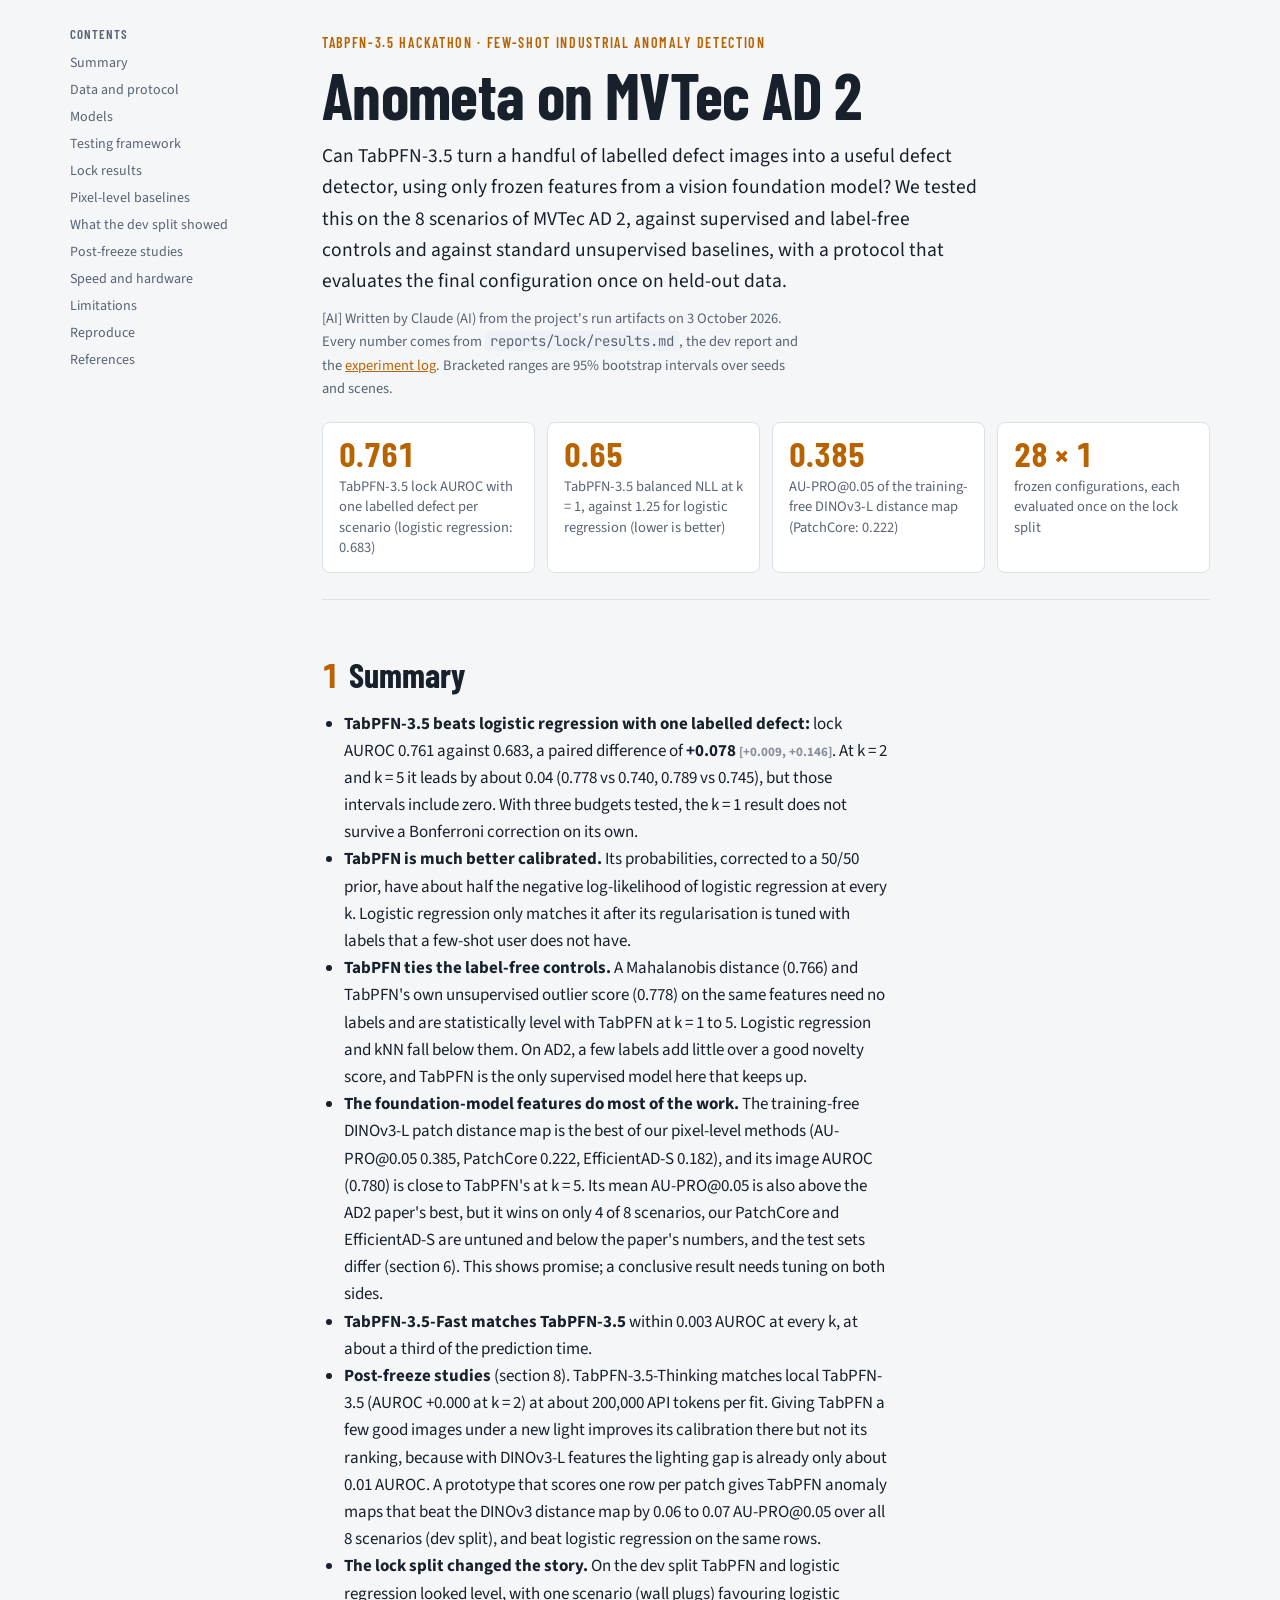
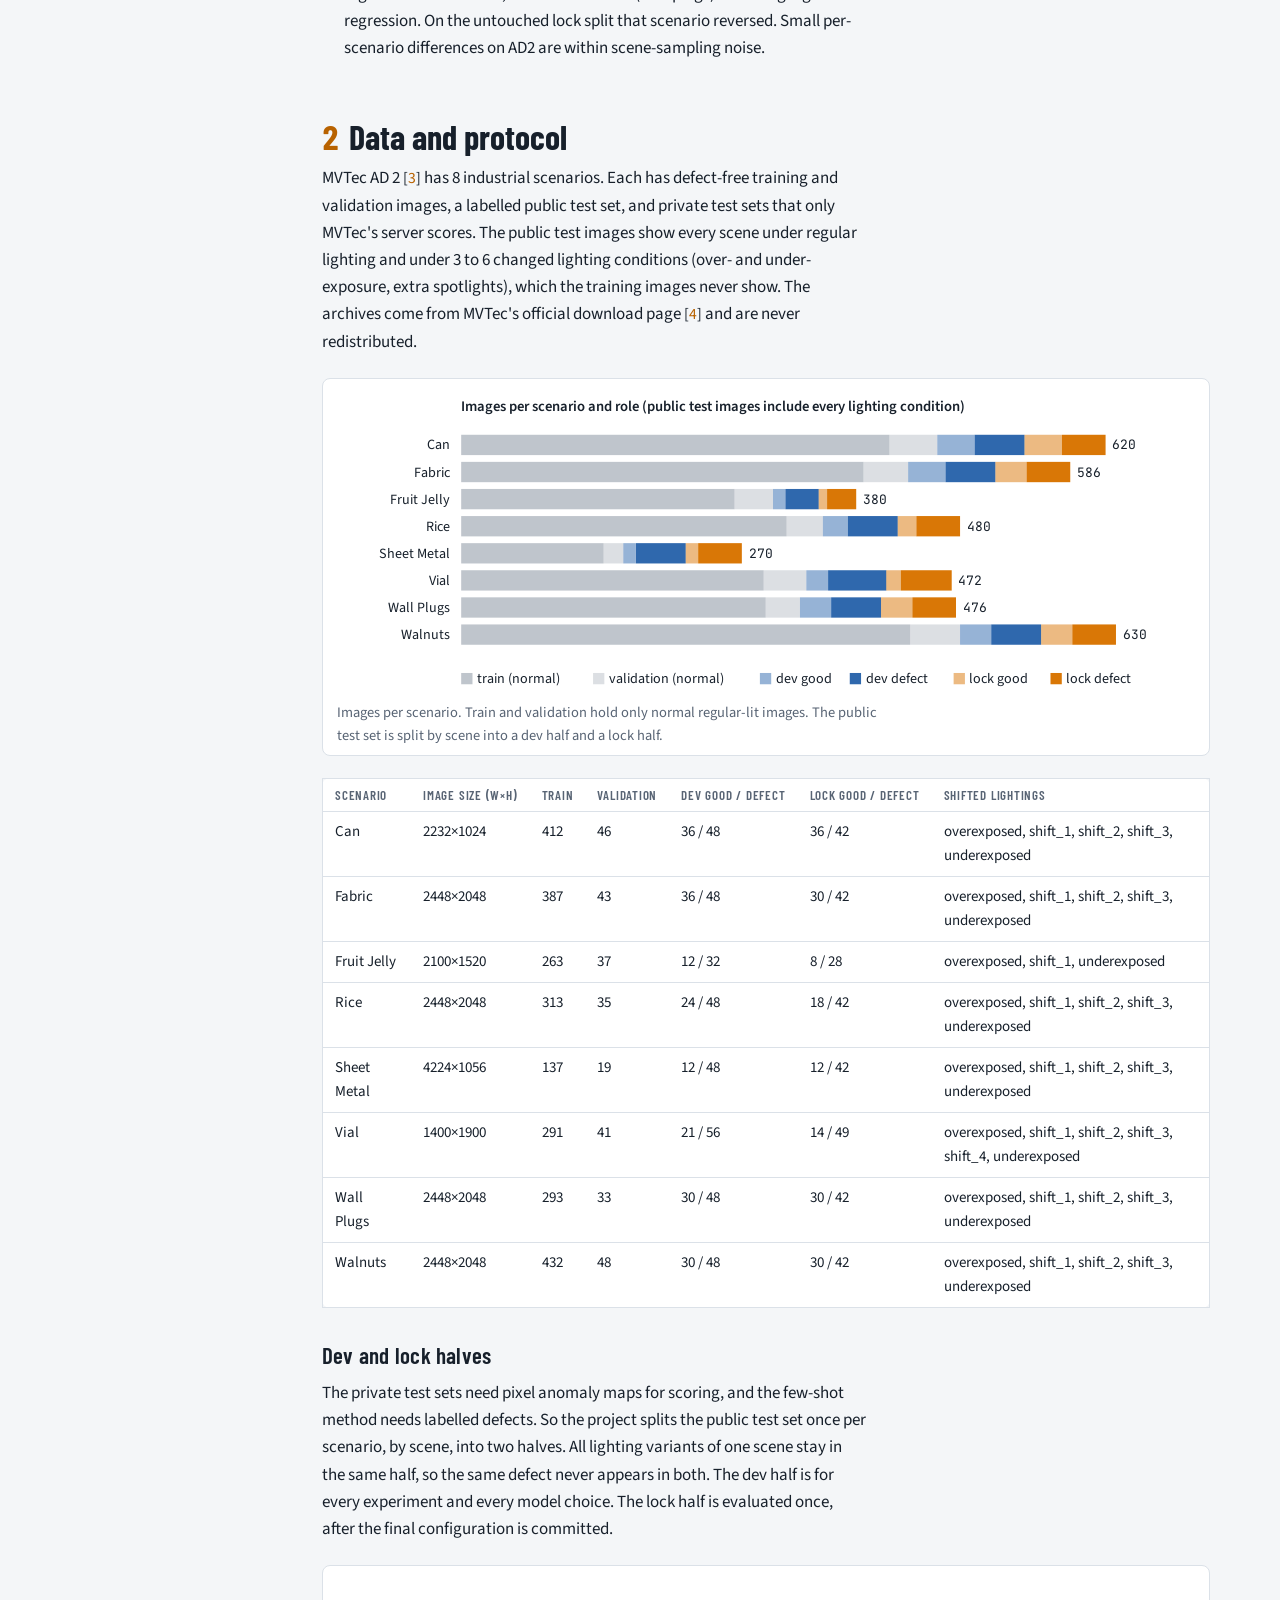
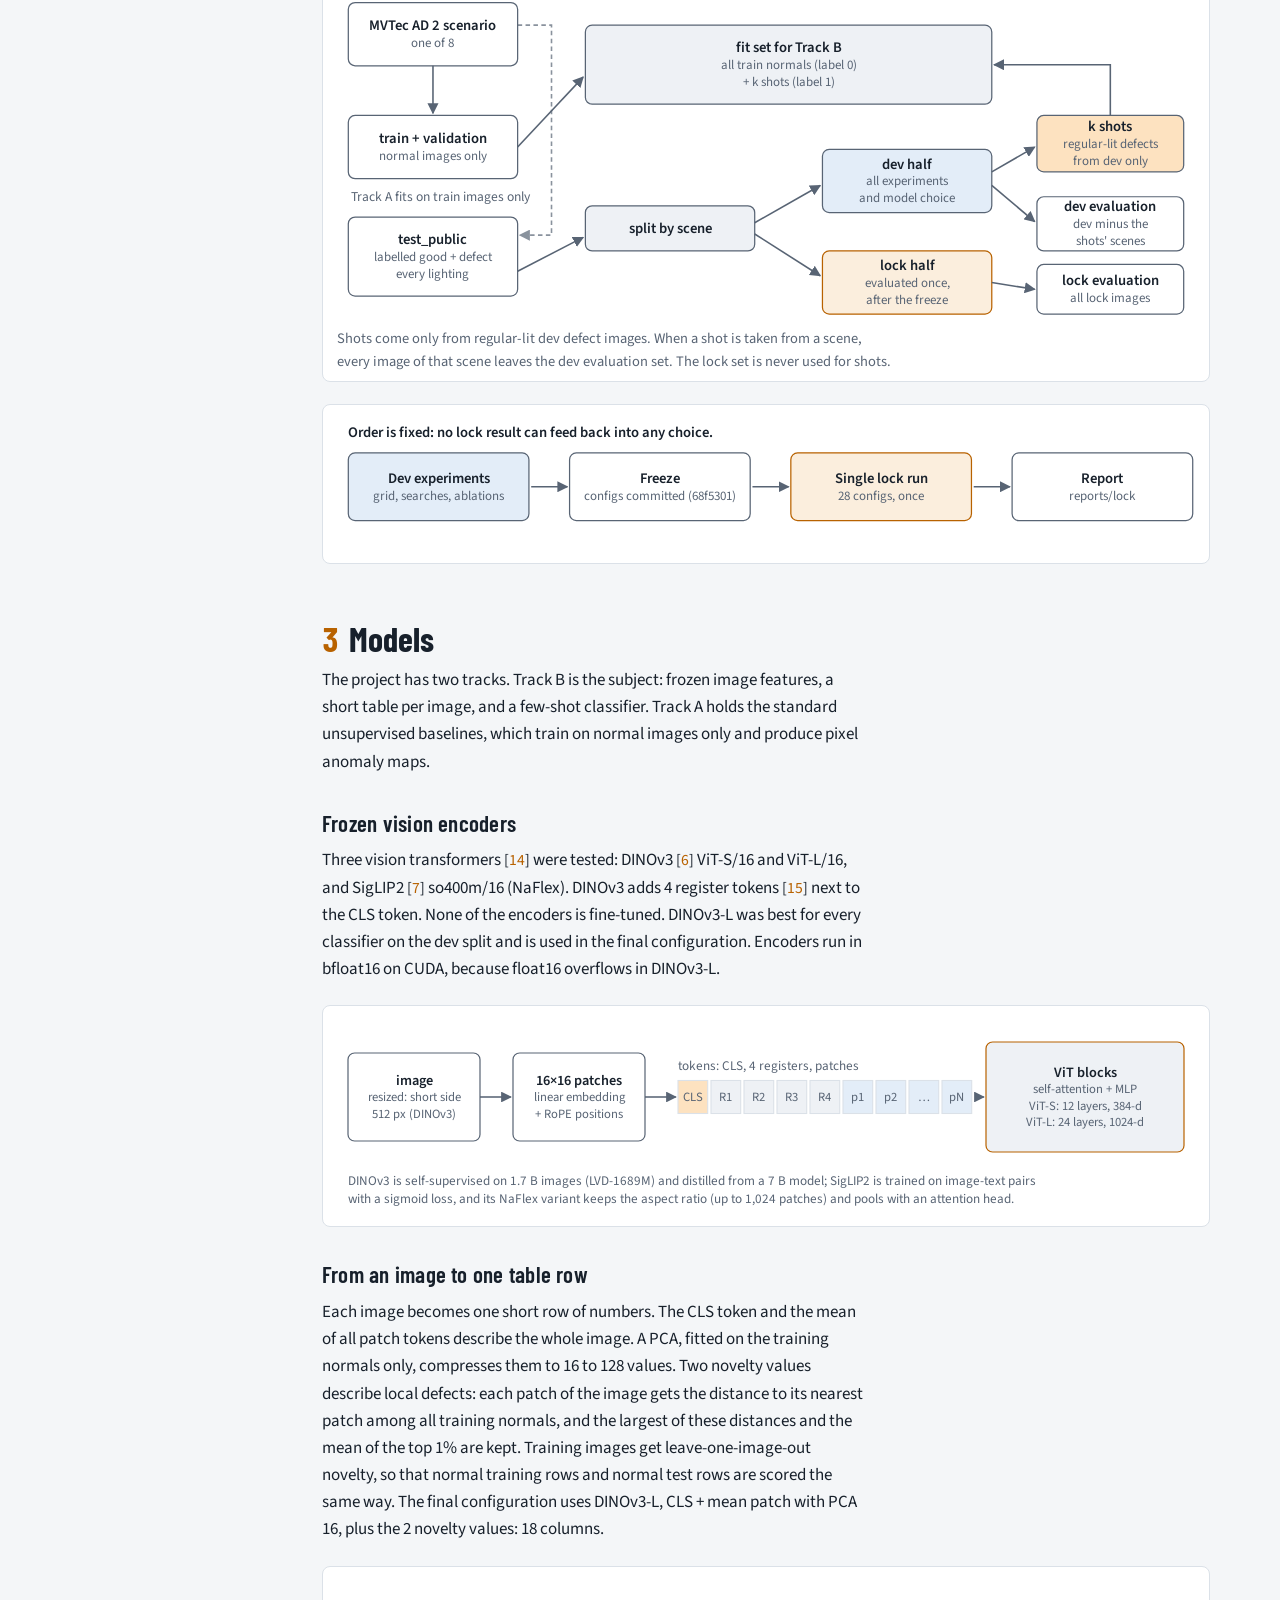
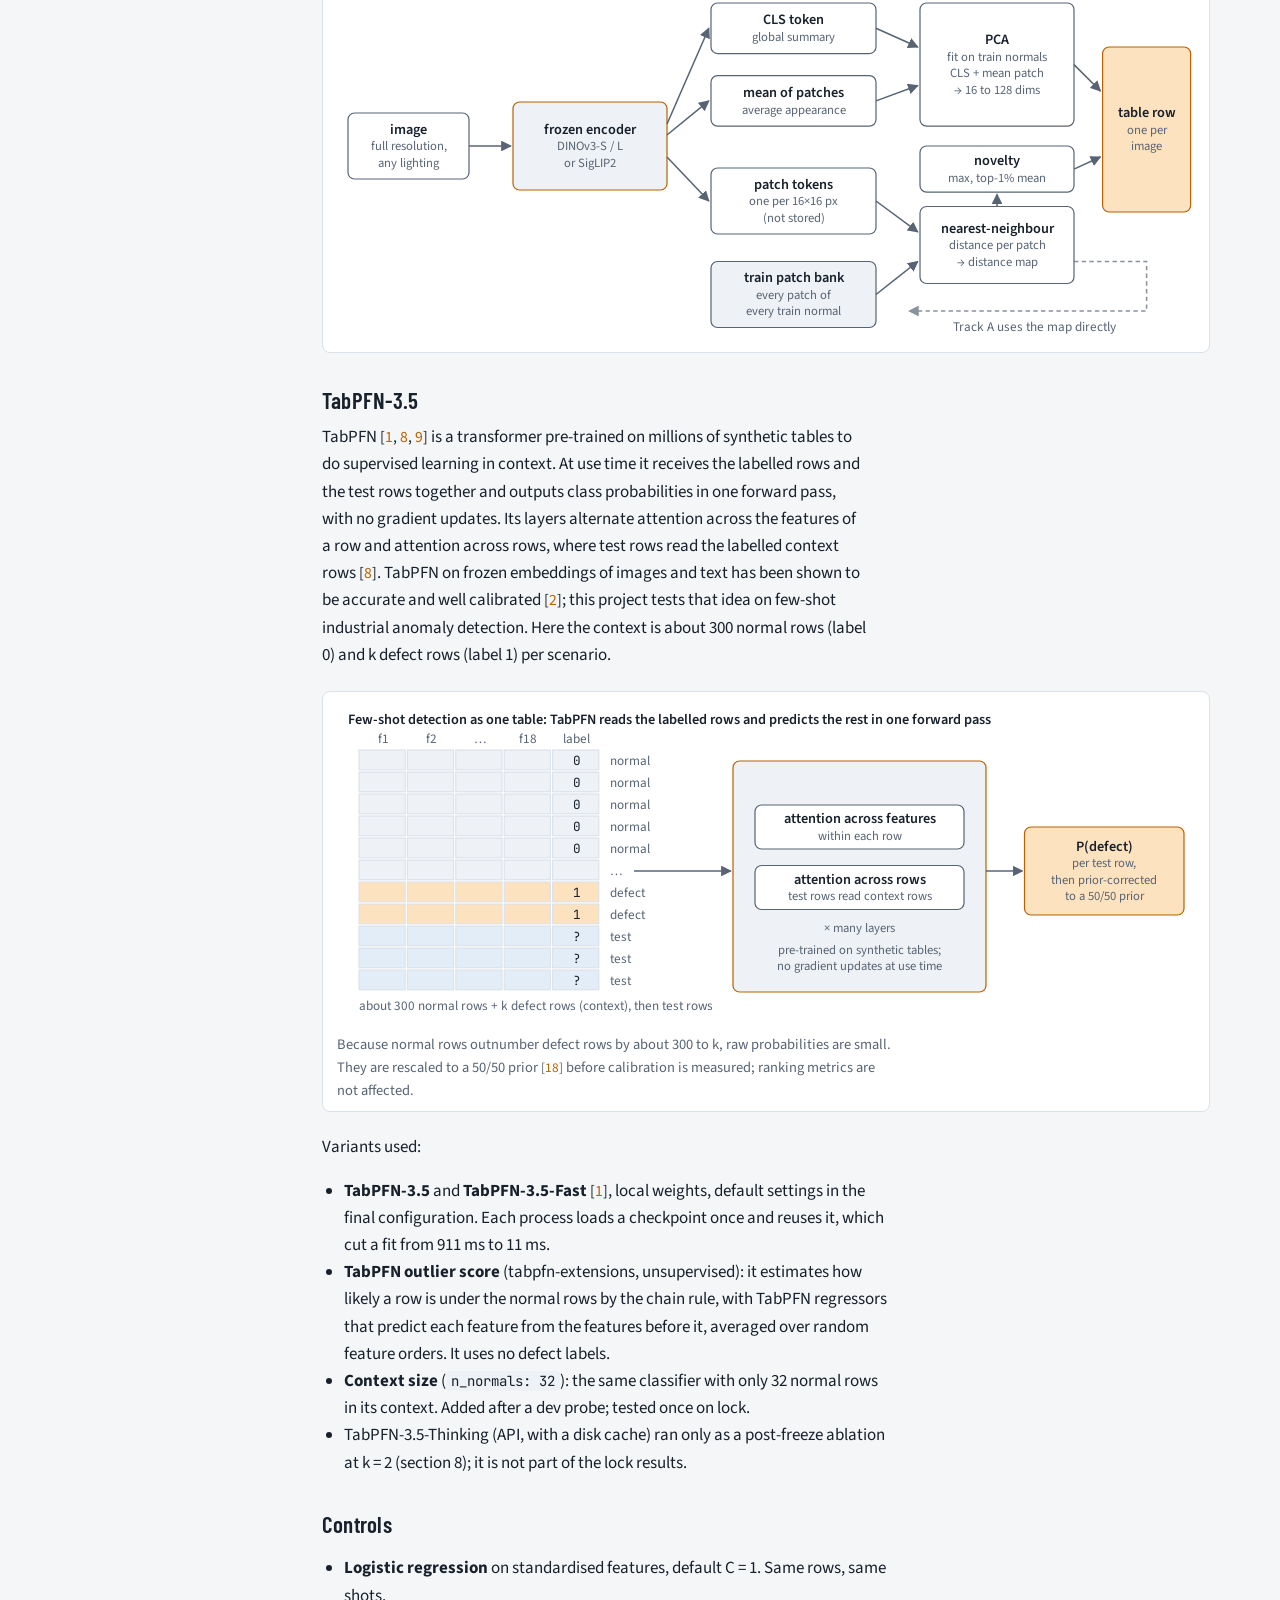
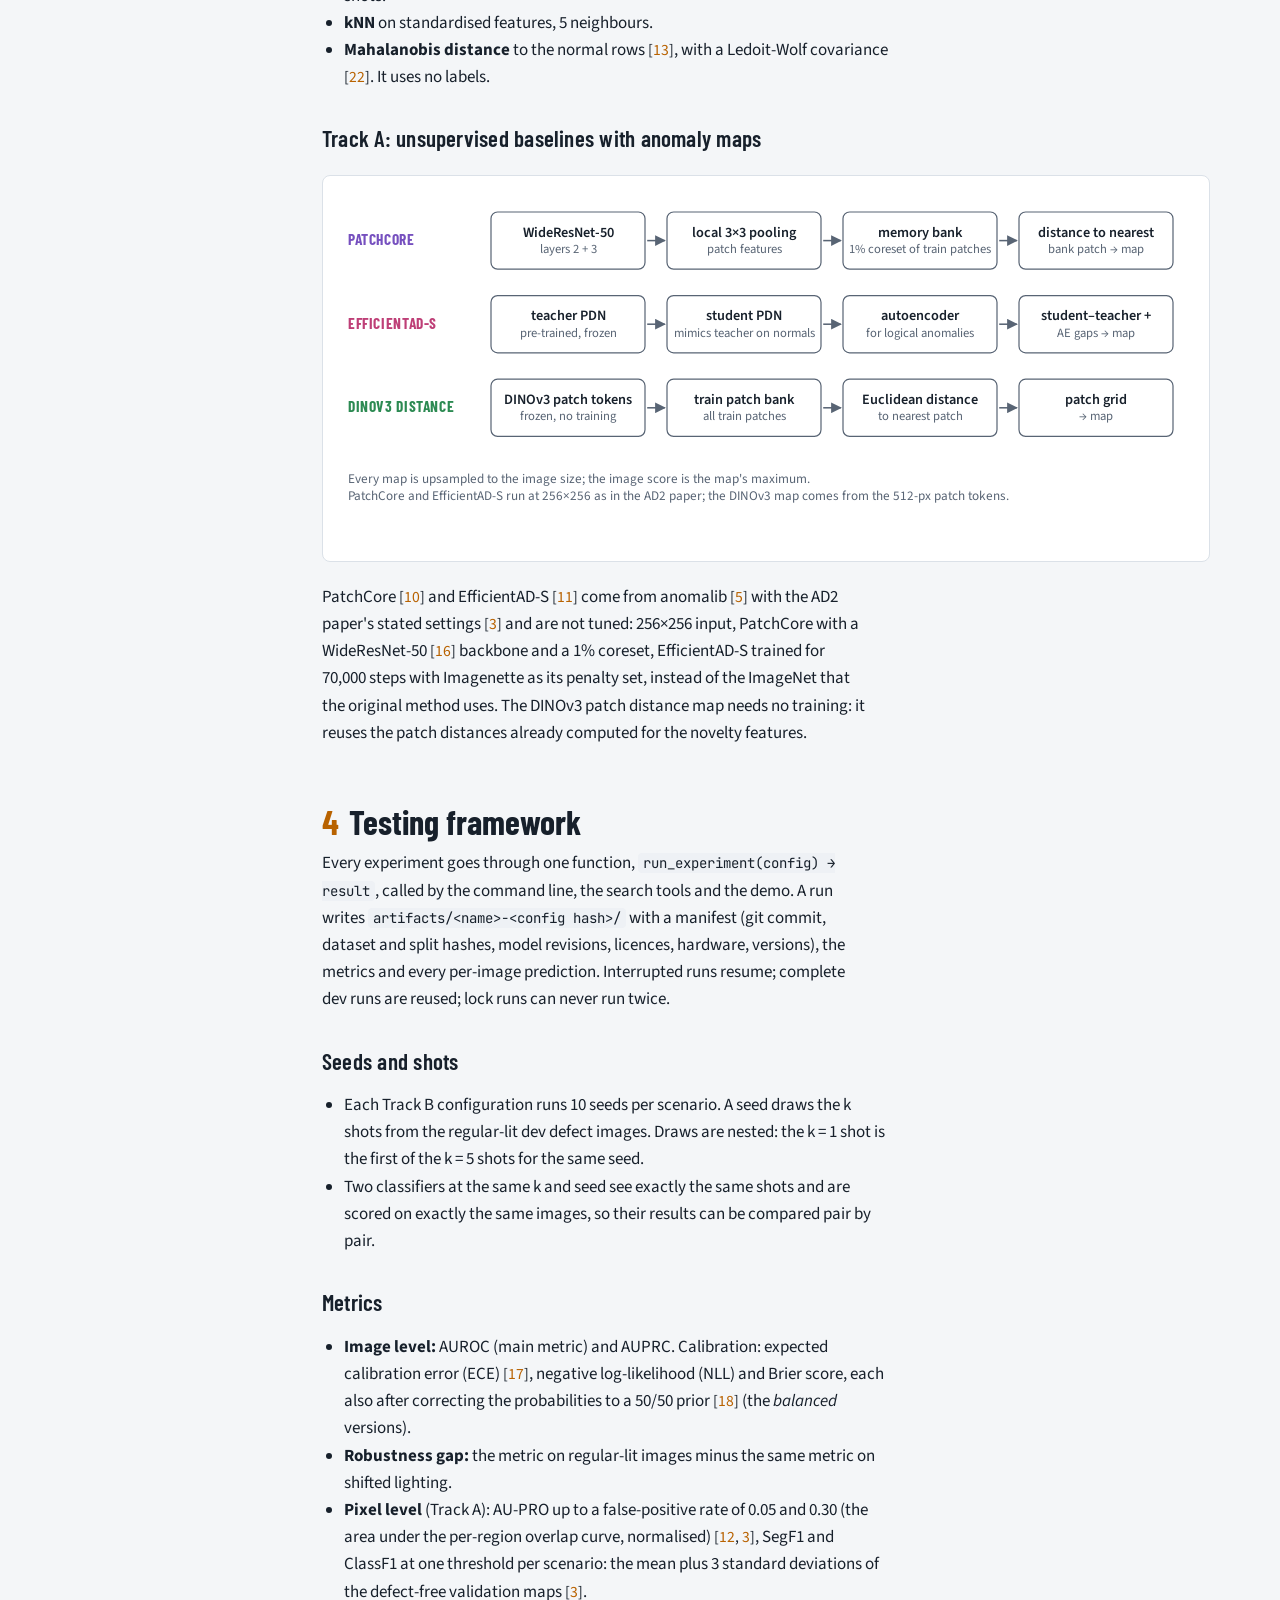
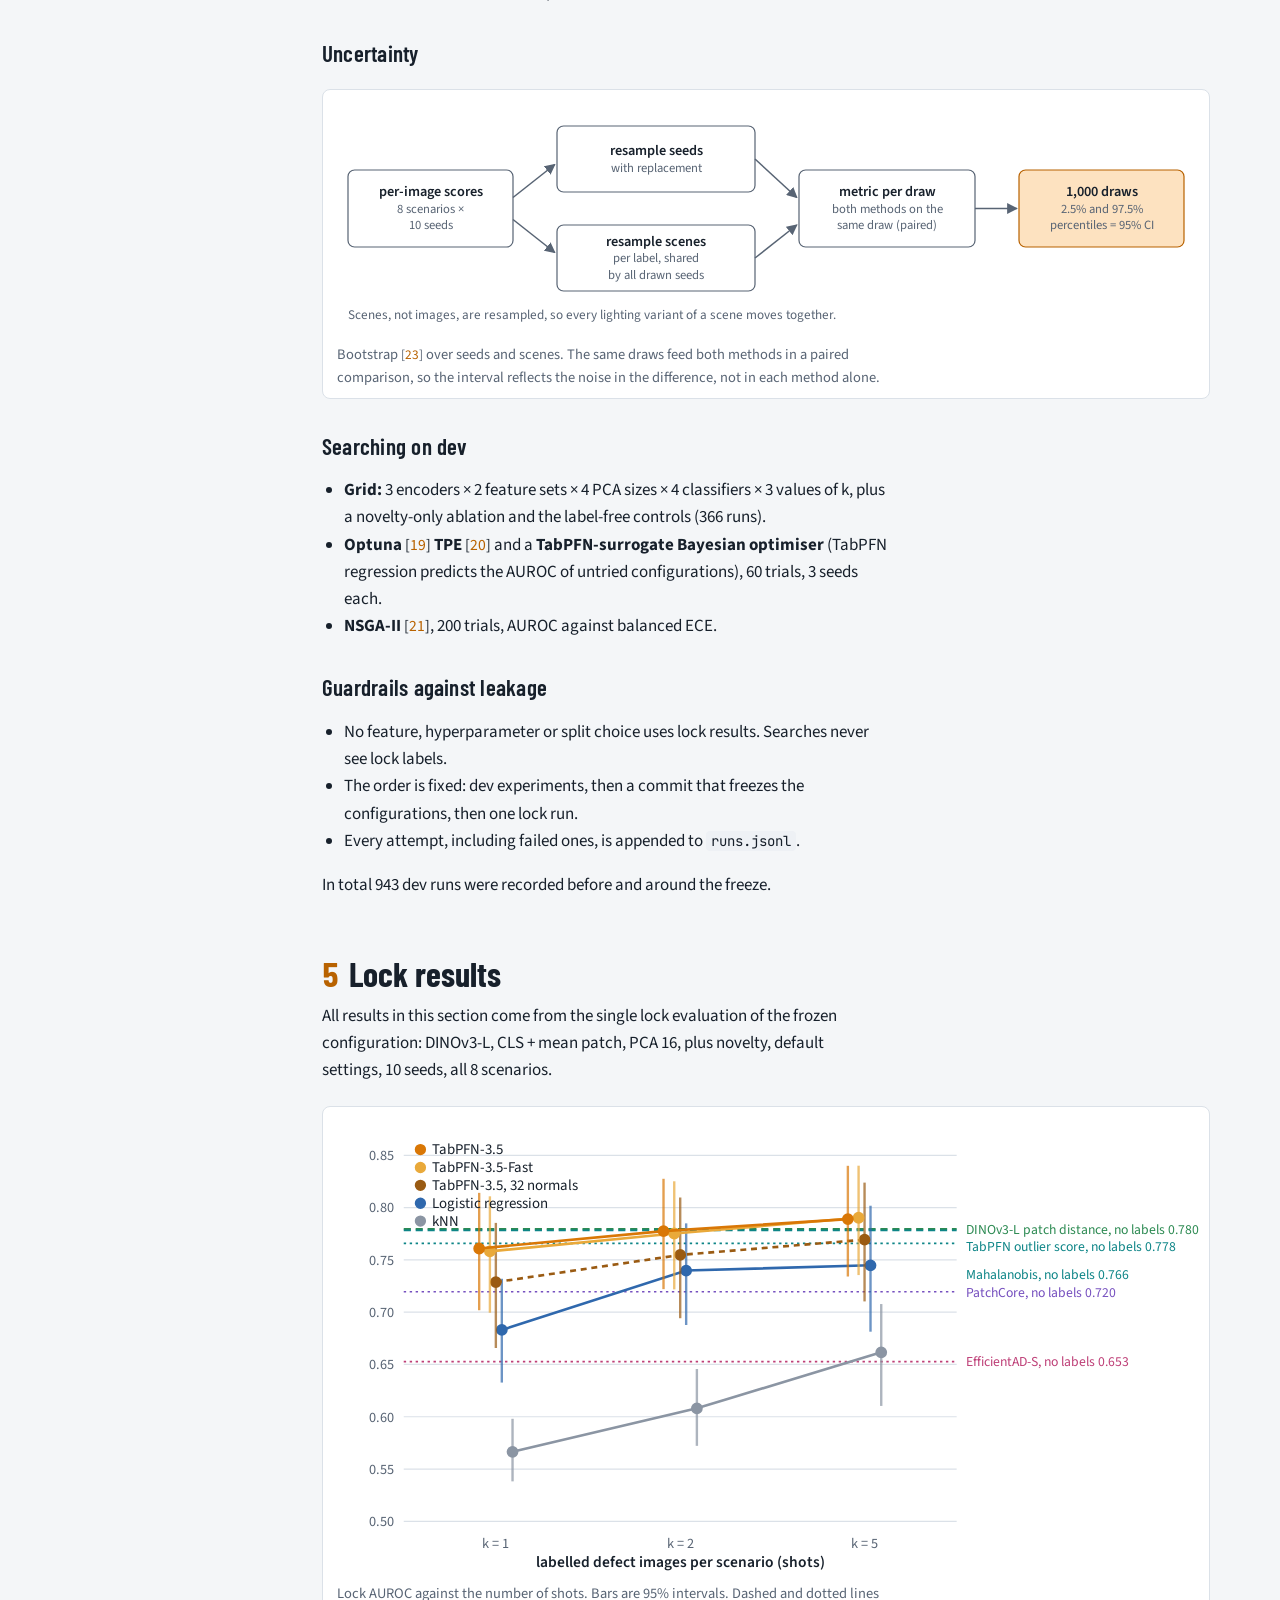
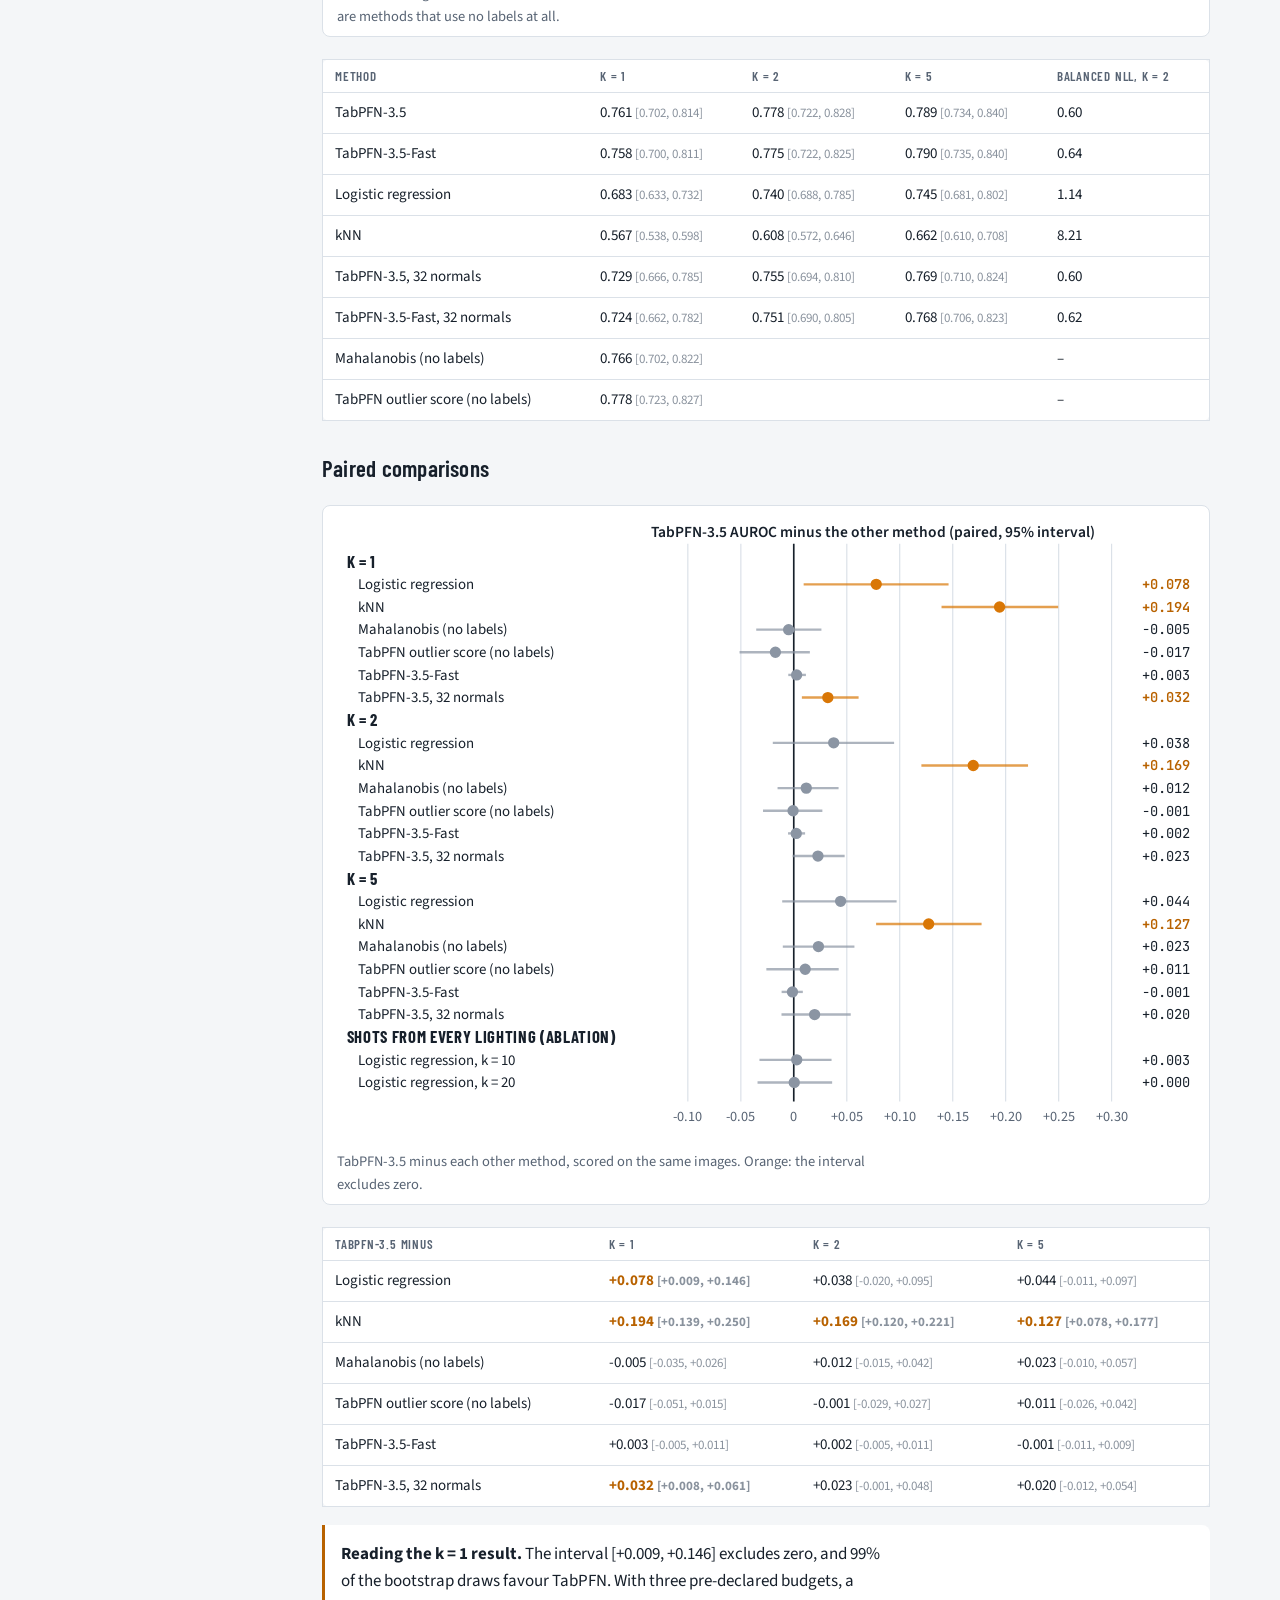
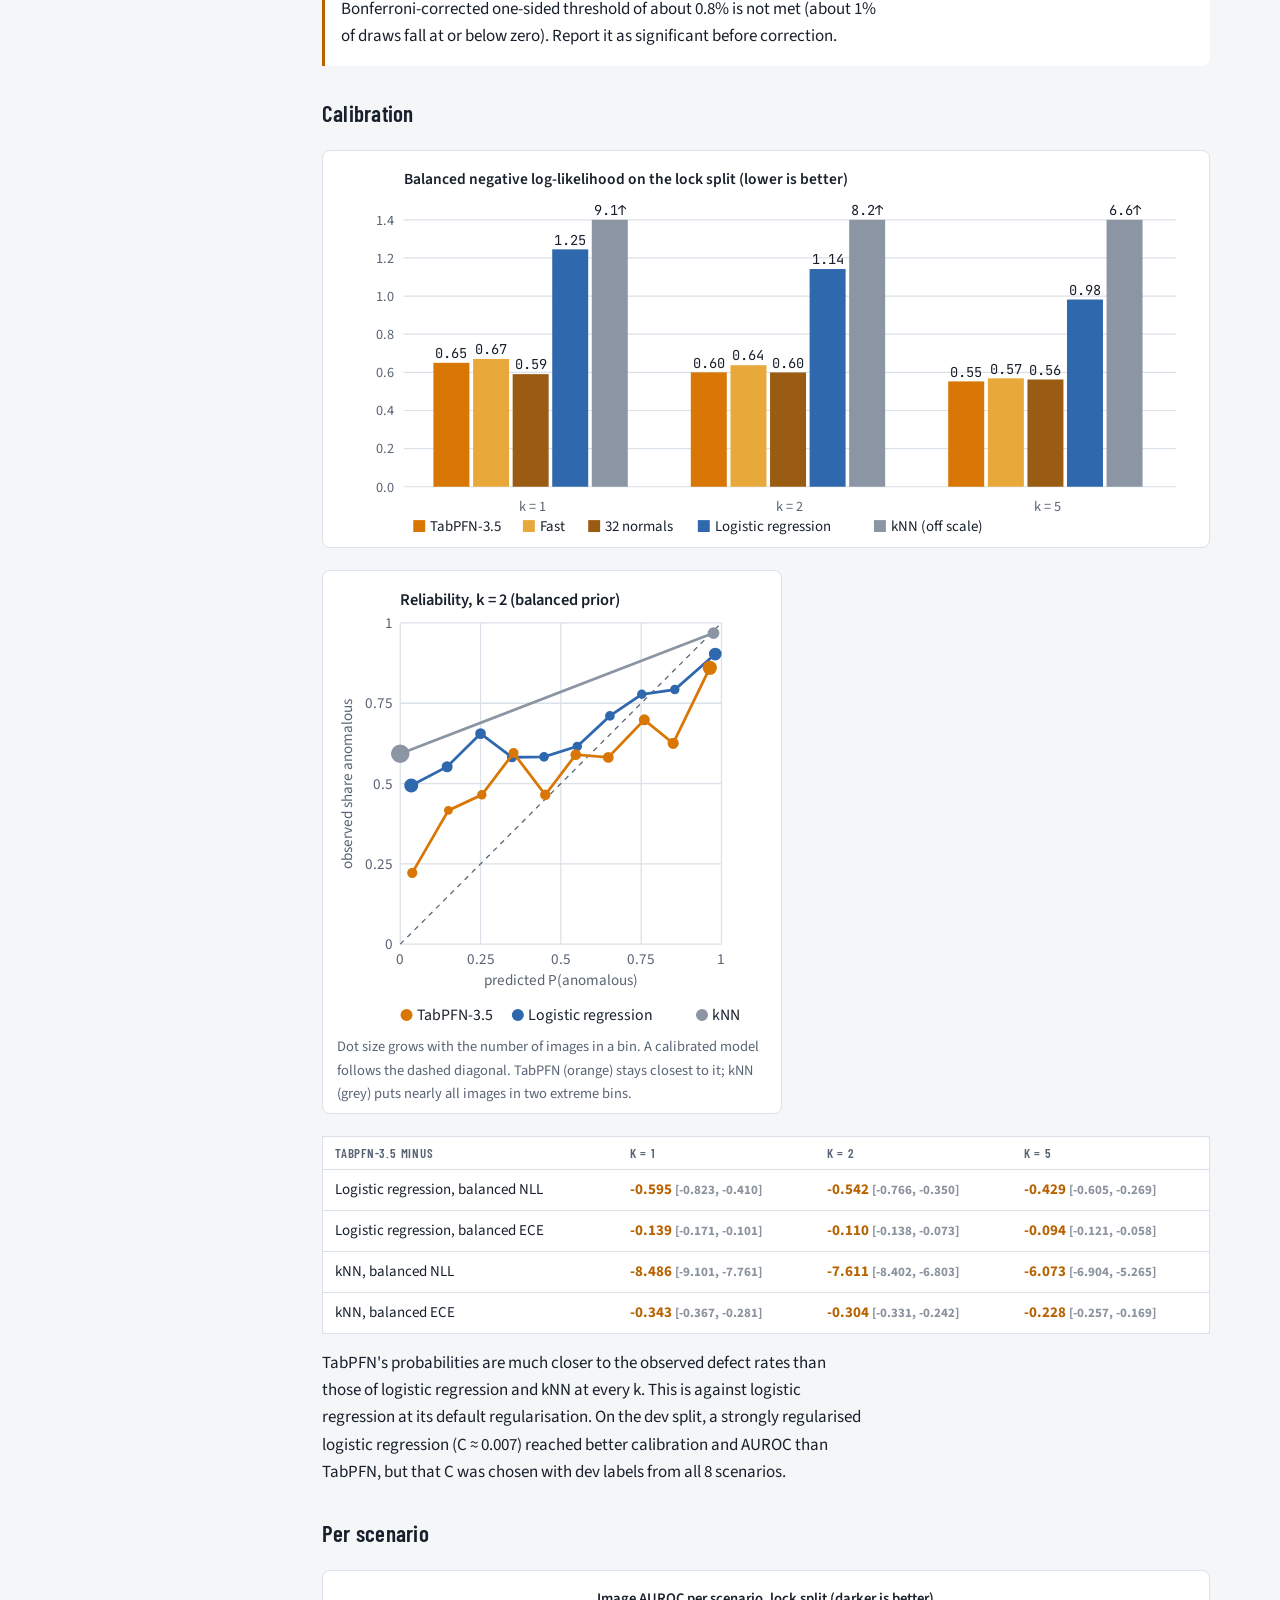
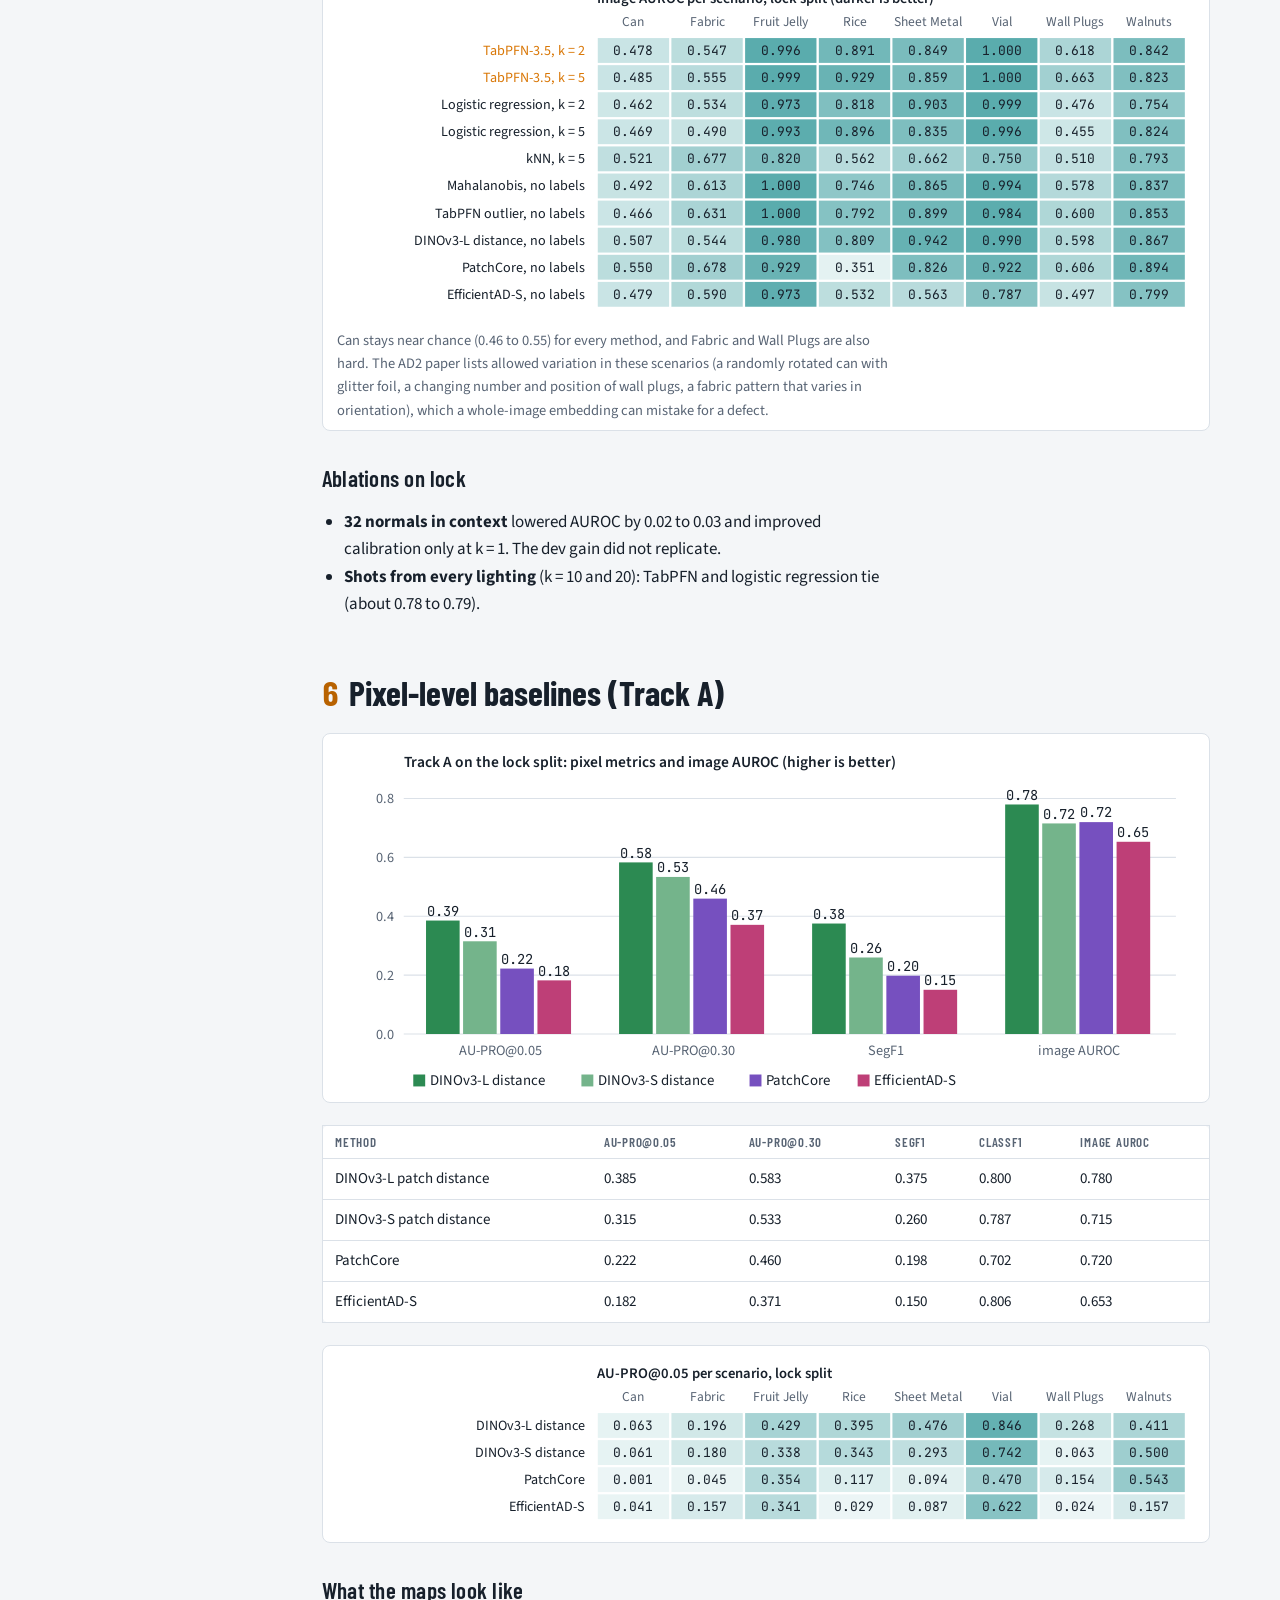
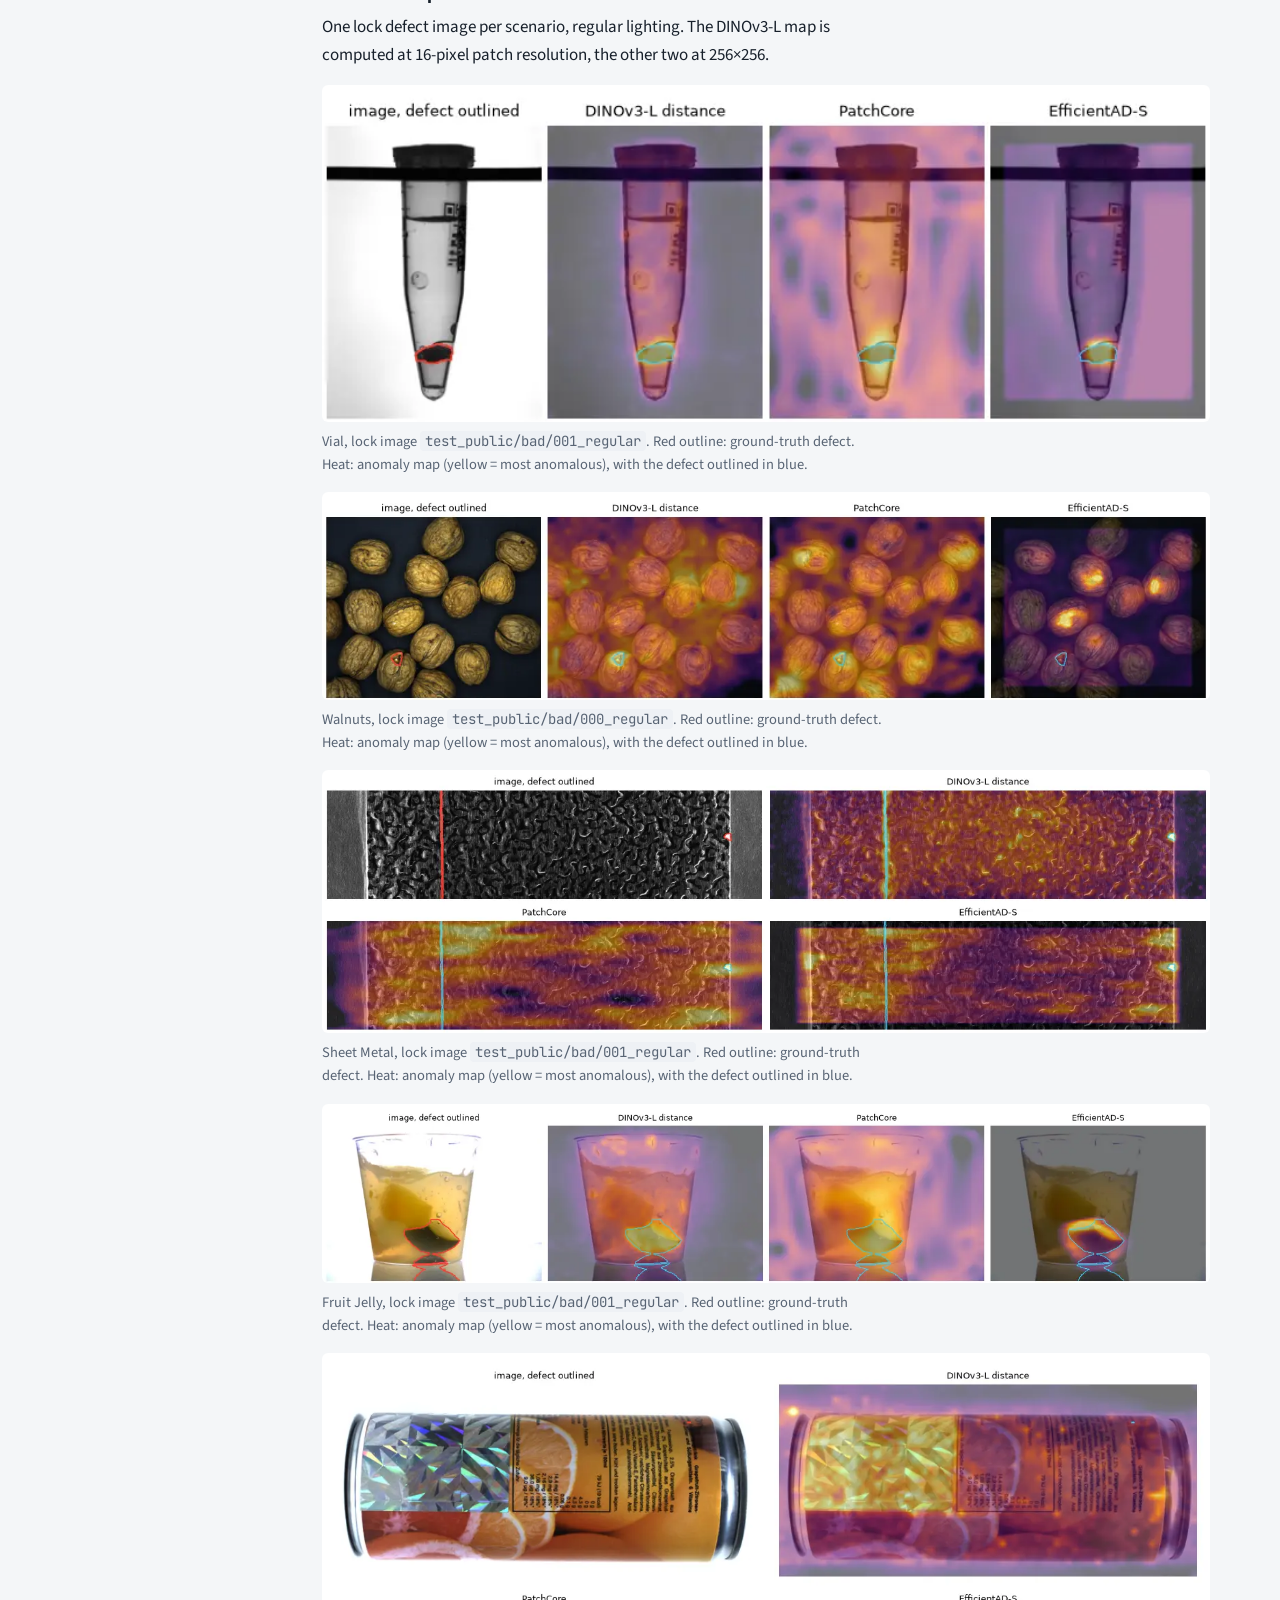
==== docs/report/index.html @ cfa136b6 "docs: explain the name, compare with the AD2 paper and add a citation" ====
<!doctype html>
<html lang="en">
<head>
<meta charset="utf-8">
<meta name="viewport" content="width=device-width, initial-scale=1">
<title>Anometa on MVTec AD 2</title>
<link rel="stylesheet" href="https://fonts.googleapis.com/css2?family=Barlow+Condensed:wght@500;600;700&amp;family=Source+Sans+3:ital,wght@0,400;0,600;0,700;1,400&amp;family=JetBrains+Mono:wght@400;600&amp;display=swap">
<style>/* Layout: one reading column with a sticky contents rail on wide screens; figures may run wider than the text. */
:root {
  --bg: #f4f6f8; --surface: #ffffff; --ink: #17202b; --muted: #586474; --rule: #dbe1e8; --accent: #b86200;
  --c-tab: #d97706; --c-fast: #e9a93a; --c-n32: #9a5b13; --c-log: #2f68ad; --c-knn: #8b95a3;
  --c-ref: #0d8587; --c-dl: #2c8a52; --c-ds: #74b48b; --c-pc: #7650bf; --c-ead: #be3f77;
  --heat: #0d8587; --dev: #e3edf8; --lock: #fbeedd; --shot: #fde2c0; --node: #ffffff; --node-alt: #eef1f5;
  --display: "Barlow Condensed", "Arial Narrow", "Helvetica Neue", sans-serif;
  --body: "Source Sans 3", "Segoe UI", "Helvetica Neue", Arial, sans-serif;
  --mono: "JetBrains Mono", ui-monospace, "SF Mono", Menlo, Consolas, monospace;
}
@media (prefers-color-scheme: dark) { :root:not([data-theme="light"]) {
  --bg: #10151c; --surface: #171e27; --ink: #e5eaf0; --muted: #9ba7b5; --rule: #2a3542; --accent: #f2a43a;
  --c-tab: #f59e0b; --c-fast: #f7c46b; --c-n32: #c98a3c; --c-log: #6aa2e8; --c-knn: #8f9aa9;
  --c-ref: #3cc2c4; --c-dl: #52c07f; --c-ds: #8ed3a6; --c-pc: #a98bf0; --c-ead: #ec79a9;
  --heat: #3cc2c4; --dev: #1b2a3c; --lock: #3a2a14; --shot: #4a3214; --node: #1c2530; --node-alt: #222c38; color-scheme: dark } }
:root[data-theme="dark"] {
  --bg: #10151c; --surface: #171e27; --ink: #e5eaf0; --muted: #9ba7b5; --rule: #2a3542; --accent: #f2a43a;
  --c-tab: #f59e0b; --c-fast: #f7c46b; --c-n32: #c98a3c; --c-log: #6aa2e8; --c-knn: #8f9aa9;
  --c-ref: #3cc2c4; --c-dl: #52c07f; --c-ds: #8ed3a6; --c-pc: #a98bf0; --c-ead: #ec79a9;
  --heat: #3cc2c4; --dev: #1b2a3c; --lock: #3a2a14; --shot: #4a3214; --node: #1c2530; --node-alt: #222c38; color-scheme: dark }
* { box-sizing: border-box }
body { background: var(--bg); color: var(--ink); font: 17px/1.6 var(--body); margin: 0 }
.page { display: grid; grid-template-columns: minmax(0, 1fr); gap: 32px; max-width: 1180px; margin: 0 auto; padding-inline: 20px; padding-block: 28px 64px }
@media (min-width: 1100px) { .page { grid-template-columns: 220px minmax(0, 1fr) } }
nav.toc { display: none }
@media (min-width: 1100px) { nav.toc { display: block; position: sticky; top: calc(env(safe-area-inset-top, 0px) + 20px); align-self: start; font-size: 14px; line-height: 1.5 } }
nav.toc ol { list-style: none; padding: 0; margin: 0; display: grid; gap: 6px }
nav.toc a { color: var(--muted); text-decoration: none } nav.toc a:hover, nav.toc a:focus-visible { color: var(--accent) }
nav.toc .tt { font: 600 13px/1 var(--display); letter-spacing: .08em; text-transform: uppercase; color: var(--muted); margin-bottom: 12px }
main { min-width: 0; max-width: 900px }
header.hero { padding-block: 8px 20px; border-bottom: 1px solid var(--rule); margin-bottom: 8px }
.eyebrow { font: 600 14px/1 var(--display); letter-spacing: .12em; text-transform: uppercase; color: var(--accent) }
h1 { font: 700 clamp(40px, 6vw, 64px)/1.02 var(--display); letter-spacing: -.01em; margin: 12px 0 14px; text-wrap: balance }
h2 { font: 700 34px/1.1 var(--display); margin: 56px 0 10px; text-wrap: balance; scroll-margin-top: 16px }
h2 .n { color: var(--accent); margin-right: 10px; font-variant-numeric: tabular-nums }
h3 { font: 600 23px/1.2 var(--display); margin: 34px 0 6px; letter-spacing: .01em; text-wrap: balance }
p, li { max-width: 68ch } p { margin: 10px 0 } ul, ol { padding-left: 22px }
.lede { font-size: 19.5px; color: var(--ink); max-width: 66ch }
.meta { color: var(--muted); font-size: 14.5px }
a { color: var(--accent) } a:focus-visible { outline: 2px solid var(--accent); outline-offset: 2px }
code { font: 14px var(--mono); background: var(--node-alt); padding: 1px 5px; border-radius: 4px; overflow-wrap: anywhere }
.kpis { display: grid; grid-template-columns: repeat(auto-fit, minmax(190px, 1fr)); gap: 12px; margin: 22px 0 6px }
.kpi { background: var(--surface); border: 1px solid var(--rule); border-radius: 8px; padding: 14px 16px; min-width: 0 }
.kpi b { display: block; font: 700 34px/1 var(--display); color: var(--accent); font-variant-numeric: tabular-nums }
.kpi span { display: block; color: var(--muted); font-size: 14.5px; margin-top: 6px; line-height: 1.4 }
figure { margin: 22px 0; min-width: 0 }
figure.plot { background: var(--surface); border: 1px solid var(--rule); border-radius: 8px; padding: 14px 14px 8px }
figcaption { color: var(--muted); font-size: 14.5px; margin-top: 8px; max-width: 80ch }
.scroll { overflow-x: auto } .scroll img { max-width: none; height: 230px; display: block; border-radius: 4px }
.ex { margin: 16px 0 }
.two { display: grid; grid-template-columns: minmax(0, 1fr); gap: 16px } @media (min-width: 820px) { .two { grid-template-columns: minmax(0, 1.9fr) minmax(0, 1fr) } }
svg.chart, svg.diagram { width: 100%; height: auto; display: block; overflow: visible }
svg text { font-family: var(--body) }
.ax { fill: var(--muted); font-size: 12px } .axl { fill: var(--ink); font-size: 13px; font-weight: 600 }
.lab { fill: var(--ink); font-size: 12.5px } .num { fill: var(--ink); font: 11.5px var(--mono); font-variant-numeric: tabular-nums }
.hd { fill: var(--ink); font: 700 14px var(--display); letter-spacing: .04em; text-transform: uppercase }
.grid { stroke: var(--rule); stroke-width: 1 } .zero { stroke: var(--ink); stroke-width: 1.4 }
.diag { stroke: var(--muted); stroke-dasharray: 4 4 }
.ln { fill: none; stroke-width: 2.2 } .ln.thin { stroke-width: 1; opacity: .35 } .ci { stroke-width: 2; opacity: .7 } .pt { stroke: var(--surface); stroke-width: 1.5 }
.s-tab { stroke: var(--c-tab); fill: var(--c-tab) } .s-fast { stroke: var(--c-fast); fill: var(--c-fast) } .s-n32 { stroke: var(--c-n32); fill: var(--c-n32) }
.s-log { stroke: var(--c-log); fill: var(--c-log) } .s-knn { stroke: var(--c-knn); fill: var(--c-knn) }
.s-dl { fill: var(--c-dl); stroke: var(--c-dl) } .s-ds { fill: var(--c-ds); stroke: var(--c-ds) } .s-pc { fill: var(--c-pc); stroke: var(--c-pc) } .s-ead { fill: var(--c-ead); stroke: var(--c-ead) }
.ln.s-tab, .ln.s-fast, .ln.s-n32, .ln.s-log, .ln.s-knn { fill: none } .s-n32.ln { stroke-dasharray: 5 4 }
.s-tab-t { fill: var(--c-tab) } .s-log-t { fill: var(--c-log) } .s-dl-t { fill: var(--c-dl) } .s-pc-t { fill: var(--c-pc) } .s-ead-t { fill: var(--c-ead) }
.bar { stroke: none }
.ref-a, .ref-b { stroke: var(--c-ref); stroke-width: 1.6; stroke-dasharray: 6 4 } .ref-b { stroke-dasharray: 2 3 }
.ref-c { stroke: var(--c-dl); stroke-width: 1.6; stroke-dasharray: 6 4 } .ref-d { stroke: var(--c-pc); stroke-width: 1.4; stroke-dasharray: 2 3 } .ref-e { stroke: var(--c-ead); stroke-width: 1.4; stroke-dasharray: 2 3 }
.ref-a-t, .ref-b-t { fill: var(--c-ref); font-size: 11.5px } .ref-c-t { fill: var(--c-dl); font-size: 11.5px } .ref-d-t { fill: var(--c-pc); font-size: 11.5px } .ref-e-t { fill: var(--c-ead); font-size: 11.5px }
.fp { stroke: var(--c-knn); fill: var(--c-knn) } .fp.sig { stroke: var(--c-tab); fill: var(--c-tab) } .sigt { fill: var(--accent); font-weight: 600 }
.hc { fill: var(--heat) }
.d-train { fill: var(--c-knn); opacity: .55 } .d-val { fill: var(--c-knn); opacity: .3 } .d-devg { fill: var(--c-log); opacity: .5 } .d-devb { fill: var(--c-log) }
.d-lockg { fill: var(--c-tab); opacity: .5 } .d-lockb { fill: var(--c-tab) }
.node { fill: var(--node); stroke: var(--muted); stroke-width: 1.1 } .node.alt { fill: var(--node-alt) } .node.enc { fill: var(--node-alt); stroke: var(--accent) }
.node.dev { fill: var(--dev) } .node.lockn { fill: var(--lock); stroke: var(--accent) } .node.shot { fill: var(--shot) } .node.fit { fill: var(--node-alt) }
.node.row { fill: var(--shot); stroke: var(--accent) } .node.inner { fill: var(--surface) }
.nt { fill: var(--ink); font-size: 13px; font-weight: 600 } .ns { fill: var(--muted); font-size: 11.5px }
.edge { stroke: var(--muted); stroke-width: 1.4 } .edge.faint { stroke-dasharray: 4 3; opacity: .7 } .ahead { fill: var(--muted) }
.cell { stroke: var(--rule); stroke-width: 1 } .cell.ctx { fill: var(--node-alt) } .cell.shot { fill: var(--shot) } .cell.test { fill: var(--dev) }
.tw { overflow-x: auto; margin: 16px 0 }
table { border-collapse: collapse; font-size: 15px; min-width: 100%; background: var(--surface); border: 1px solid var(--rule); border-radius: 8px }
th, td { padding: 8px 12px; border-bottom: 1px solid var(--rule); text-align: left; vertical-align: top }
th { font: 600 13px var(--display); letter-spacing: .06em; text-transform: uppercase; color: var(--muted); white-space: nowrap }
td { font-variant-numeric: tabular-nums } td strong { color: var(--accent) } .ci { color: var(--muted); font-size: 13px; white-space: nowrap }
tbody tr:last-child td { border-bottom: 0 }
.callout { border-left: 3px solid var(--accent); background: var(--surface); padding: 12px 16px; border-radius: 0 8px 8px 0; margin: 18px 0 }
.callout p { margin: 4px 0 }
.note { color: var(--muted); font-size: 14.5px }
.refs { font-size: 15px } .refs li { margin: 6px 0 } .refs .src { color: var(--muted) }
footer { margin-top: 56px; padding-top: 16px; border-top: 1px solid var(--rule); color: var(--muted); font-size: 14px }
@media (prefers-reduced-motion: reduce) { * { scroll-behavior: auto !important } }
figure.plot.narrow { max-width: 460px }
.ex img { display: block; width: 100%; height: auto; border-radius: 6px }
.s-ref { stroke: var(--c-ref); fill: var(--c-ref) } .ln.s-ref { fill: none }
figure.plot.narrow-wide { max-width: 700px; margin-inline: auto }
.cite { white-space: nowrap; font-size: .92em } .cite a { text-decoration: none } ol.refs li:target { background: var(--shot); border-radius: 4px }
</style>
</head>
<body>
<div class="page">
<nav class="toc" aria-label="Contents"><div class="tt">Contents</div><ol>
<li><a href="#summary">Summary</a></li>
<li><a href="#data">Data and protocol</a></li>
<li><a href="#models">Models</a></li>
<li><a href="#framework">Testing framework</a></li>
<li><a href="#results">Lock results</a></li>
<li><a href="#tracka">Pixel-level baselines</a></li>
<li><a href="#dev">What the dev split showed</a></li>
<li><a href="#poststudies">Post-freeze studies</a></li>
<li><a href="#speed">Speed and hardware</a></li>
<li><a href="#limits">Limitations</a></li>
<li><a href="#reproduce">Reproduce</a></li>
<li><a href="#refs">References</a></li>
</ol></nav>
<main>
<header class="hero">
<div class="eyebrow">TabPFN-3.5 hackathon · few-shot industrial anomaly detection</div>
<h1>Anometa on MVTec AD 2</h1>
<p class="lede">Can TabPFN-3.5 turn a handful of labelled defect images into a useful defect detector, using only frozen features from a vision foundation model? We tested this on the 8 scenarios of MVTec AD 2, against supervised and label-free controls and against standard unsupervised baselines, with a protocol that evaluates the final configuration once on held-out data.</p>
<p class="meta">[AI] Written by Claude (AI) from the project's run artifacts on 3 October 2026. Every number comes from <code>reports/lock/results.md</code>, the dev report and the <a href="../docs/experiment-log.html">experiment log</a>. Bracketed ranges are 95% bootstrap intervals over seeds and scenes.</p>
<div class="kpis">
<div class="kpi"><b>0.761</b><span>TabPFN-3.5 lock AUROC with one labelled defect per scenario (logistic regression: 0.683)</span></div>
<div class="kpi"><b>0.65</b><span>TabPFN-3.5 balanced NLL at k = 1, against 1.25 for logistic regression (lower is better)</span></div>
<div class="kpi"><b>0.385</b><span>AU-PRO@0.05 of the training-free DINOv3-L distance map (PatchCore: 0.222)</span></div>
<div class="kpi"><b>28 × 1</b><span>frozen configurations, each evaluated once on the lock split</span></div>
</div>
</header>

<section id="summary">
<h2><span class="n">1</span>Summary</h2>
<ul>
<li><strong>TabPFN-3.5 beats logistic regression with one labelled defect:</strong> lock AUROC 0.761 against 0.683, a paired difference of <strong>+0.078 <span class="ci">[+0.009, +0.146]</span></strong>. At k = 2 and k = 5 it leads by about 0.04 (0.778 vs 0.740, 0.789 vs 0.745), but those intervals include zero. With three budgets tested, the k = 1 result does not survive a Bonferroni correction on its own.</li>
<li><strong>TabPFN is much better calibrated.</strong> Its probabilities, corrected to a 50/50 prior, have about half the negative log-likelihood of logistic regression at every k. Logistic regression only matches it after its regularisation is tuned with labels that a few-shot user does not have.</li>
<li><strong>TabPFN ties the label-free controls.</strong> A Mahalanobis distance (0.766) and TabPFN's own unsupervised outlier score (0.778) on the same features need no labels and are statistically level with TabPFN at k = 1 to 5. Logistic regression and kNN fall below them. On AD2, a few labels add little over a good novelty score, and TabPFN is the only supervised model here that keeps up.</li>
<li><strong>The foundation-model features do most of the work.</strong> The training-free DINOv3-L patch distance map is the best of our pixel-level methods (AU-PRO@0.05 0.385, PatchCore 0.222, EfficientAD-S 0.182), and its image AUROC (0.780) is close to TabPFN's at k = 5. Its mean AU-PRO@0.05 is also above the AD2 paper's best, but it wins on only 4 of 8 scenarios, our PatchCore and EfficientAD-S are untuned and below the paper's numbers, and the test sets differ (section 6). This shows promise; a conclusive result needs tuning on both sides.</li>
<li><strong>TabPFN-3.5-Fast matches TabPFN-3.5</strong> within 0.003 AUROC at every k, at about a third of the prediction time.</li>
<li><strong>Post-freeze studies</strong> (section 8). TabPFN-3.5-Thinking matches local TabPFN-3.5 (AUROC +0.000 at k = 2) at about 200,000 API tokens per fit. Giving TabPFN a few good images under a new light improves its calibration there but not its ranking, because with DINOv3-L features the lighting gap is already only about 0.01 AUROC. A prototype that scores one row per patch gives TabPFN anomaly maps that beat the DINOv3 distance map by 0.06 to 0.07 AU-PRO@0.05 over all 8 scenarios (dev split), and beat logistic regression on the same rows.</li>
<li><strong>The lock split changed the story.</strong> On the dev split TabPFN and logistic regression looked level, with one scenario (wall plugs) favouring logistic regression. On the untouched lock split that scenario reversed. Small per-scenario differences on AD2 are within scene-sampling noise.</li>
</ul>
</section>

<section id="data">
<h2><span class="n">2</span>Data and protocol</h2>
<p>MVTec AD 2 <span class="cite">[<a href="#ref-3">3</a>]</span> has 8 industrial scenarios. Each has defect-free training and validation images, a labelled public test set, and private test sets that only MVTec's server scores. The public test images show every scene under regular lighting and under 3 to 6 changed lighting conditions (over- and under-exposure, extra spotlights), which the training images never show. The archives come from MVTec's official download page <span class="cite">[<a href="#ref-4">4</a>]</span> and are never redistributed.</p>
<figure class="plot"><svg class="chart wide" viewBox="0 0 760 266" role="img" aria-label="Dataset composition" preserveAspectRatio="xMidYMid meet"><text x="110.0" y="16.0" class="axl" text-anchor="start" >Images per scenario and role (public test images include every lighting condition)</text><text x="100.0" y="50.0" class="lab" text-anchor="end" >Can</text><rect x="110.0" y="37.0" width="379.3" height="18.0" class="d-train" /><rect x="489.3" y="37.0" width="42.3" height="18.0" class="d-val" /><rect x="531.7" y="37.0" width="33.1" height="18.0" class="d-devg" /><rect x="564.8" y="37.0" width="44.2" height="18.0" class="d-devb" /><rect x="609.0" y="37.0" width="33.1" height="18.0" class="d-lockg" /><rect x="642.1" y="37.0" width="38.7" height="18.0" class="d-lockb" /><text x="686.8" y="50.0" class="num" text-anchor="start" >620</text><text x="100.0" y="74.0" class="lab" text-anchor="end" >Fabric</text><rect x="110.0" y="61.0" width="356.3" height="18.0" class="d-train" /><rect x="466.3" y="61.0" width="39.6" height="18.0" class="d-val" /><rect x="505.9" y="61.0" width="33.1" height="18.0" class="d-devg" /><rect x="539.0" y="61.0" width="44.2" height="18.0" class="d-devb" /><rect x="583.2" y="61.0" width="27.6" height="18.0" class="d-lockg" /><rect x="610.8" y="61.0" width="38.7" height="18.0" class="d-lockb" /><text x="655.5" y="74.0" class="num" text-anchor="start" >586</text><text x="100.0" y="98.0" class="lab" text-anchor="end" >Fruit Jelly</text><rect x="110.0" y="85.0" width="242.1" height="18.0" class="d-train" /><rect x="352.1" y="85.0" width="34.1" height="18.0" class="d-val" /><rect x="386.2" y="85.0" width="11.0" height="18.0" class="d-devg" /><rect x="397.2" y="85.0" width="29.5" height="18.0" class="d-devb" /><rect x="426.7" y="85.0" width="7.4" height="18.0" class="d-lockg" /><rect x="434.1" y="85.0" width="25.8" height="18.0" class="d-lockb" /><text x="465.8" y="98.0" class="num" text-anchor="start" >380</text><text x="100.0" y="122.0" class="lab" text-anchor="end" >Rice</text><rect x="110.0" y="109.0" width="288.2" height="18.0" class="d-train" /><rect x="398.2" y="109.0" width="32.2" height="18.0" class="d-val" /><rect x="430.4" y="109.0" width="22.1" height="18.0" class="d-devg" /><rect x="452.5" y="109.0" width="44.2" height="18.0" class="d-devb" /><rect x="496.7" y="109.0" width="16.6" height="18.0" class="d-lockg" /><rect x="513.2" y="109.0" width="38.7" height="18.0" class="d-lockb" /><text x="557.9" y="122.0" class="num" text-anchor="start" >480</text><text x="100.0" y="146.0" class="lab" text-anchor="end" >Sheet Metal</text><rect x="110.0" y="133.0" width="126.1" height="18.0" class="d-train" /><rect x="236.1" y="133.0" width="17.5" height="18.0" class="d-val" /><rect x="253.6" y="133.0" width="11.0" height="18.0" class="d-devg" /><rect x="264.7" y="133.0" width="44.2" height="18.0" class="d-devb" /><rect x="308.9" y="133.0" width="11.0" height="18.0" class="d-lockg" /><rect x="319.9" y="133.0" width="38.7" height="18.0" class="d-lockb" /><text x="364.6" y="146.0" class="num" text-anchor="start" >270</text><text x="100.0" y="170.0" class="lab" text-anchor="end" >Vial</text><rect x="110.0" y="157.0" width="267.9" height="18.0" class="d-train" /><rect x="377.9" y="157.0" width="37.7" height="18.0" class="d-val" /><rect x="415.7" y="157.0" width="19.3" height="18.0" class="d-devg" /><rect x="435.0" y="157.0" width="51.6" height="18.0" class="d-devb" /><rect x="486.5" y="157.0" width="12.9" height="18.0" class="d-lockg" /><rect x="499.4" y="157.0" width="45.1" height="18.0" class="d-lockb" /><text x="550.5" y="170.0" class="num" text-anchor="start" >472</text><text x="100.0" y="194.0" class="lab" text-anchor="end" >Wall Plugs</text><rect x="110.0" y="181.0" width="269.7" height="18.0" class="d-train" /><rect x="379.7" y="181.0" width="30.4" height="18.0" class="d-val" /><rect x="410.1" y="181.0" width="27.6" height="18.0" class="d-devg" /><rect x="437.7" y="181.0" width="44.2" height="18.0" class="d-devb" /><rect x="481.9" y="181.0" width="27.6" height="18.0" class="d-lockg" /><rect x="509.6" y="181.0" width="38.7" height="18.0" class="d-lockb" /><text x="554.2" y="194.0" class="num" text-anchor="start" >476</text><text x="100.0" y="218.0" class="lab" text-anchor="end" >Walnuts</text><rect x="110.0" y="205.0" width="397.7" height="18.0" class="d-train" /><rect x="507.7" y="205.0" width="44.2" height="18.0" class="d-val" /><rect x="551.9" y="205.0" width="27.6" height="18.0" class="d-devg" /><rect x="579.5" y="205.0" width="44.2" height="18.0" class="d-devb" /><rect x="623.7" y="205.0" width="27.6" height="18.0" class="d-lockg" /><rect x="651.3" y="205.0" width="38.7" height="18.0" class="d-lockb" /><text x="696.0" y="218.0" class="num" text-anchor="start" >630</text><rect x="110.0" y="248.0" width="10.0" height="10.0" class="d-train" /><text x="124.0" y="257.0" class="lab" text-anchor="start" >train (normal)</text><rect x="226.8" y="248.0" width="10.0" height="10.0" class="d-val" /><text x="240.8" y="257.0" class="lab" text-anchor="start" >validation (normal)</text><rect x="374.6" y="248.0" width="10.0" height="10.0" class="d-devg" /><text x="388.6" y="257.0" class="lab" text-anchor="start" >dev good</text><rect x="454.2" y="248.0" width="10.0" height="10.0" class="d-devb" /><text x="468.2" y="257.0" class="lab" text-anchor="start" >dev defect</text><rect x="546.2" y="248.0" width="10.0" height="10.0" class="d-lockg" /><text x="560.2" y="257.0" class="lab" text-anchor="start" >lock good</text><rect x="632.0" y="248.0" width="10.0" height="10.0" class="d-lockb" /><text x="646.0" y="257.0" class="lab" text-anchor="start" >lock defect</text></svg><figcaption>Images per scenario. Train and validation hold only normal regular-lit images. The public test set is split by scene into a dev half and a lock half.</figcaption></figure>
<div class="tw"><table class=""><thead><tr><th>scenario</th><th>image size (w×h)</th><th>train</th><th>validation</th><th>dev good / defect</th><th>lock good / defect</th><th>shifted lightings</th></tr></thead><tbody><tr><td>Can</td><td>2232×1024</td><td>412</td><td>46</td><td>36 / 48</td><td>36 / 42</td><td>overexposed, shift_1, shift_2, shift_3, underexposed</td></tr><tr><td>Fabric</td><td>2448×2048</td><td>387</td><td>43</td><td>36 / 48</td><td>30 / 42</td><td>overexposed, shift_1, shift_2, shift_3, underexposed</td></tr><tr><td>Fruit Jelly</td><td>2100×1520</td><td>263</td><td>37</td><td>12 / 32</td><td>8 / 28</td><td>overexposed, shift_1, underexposed</td></tr><tr><td>Rice</td><td>2448×2048</td><td>313</td><td>35</td><td>24 / 48</td><td>18 / 42</td><td>overexposed, shift_1, shift_2, shift_3, underexposed</td></tr><tr><td>Sheet Metal</td><td>4224×1056</td><td>137</td><td>19</td><td>12 / 48</td><td>12 / 42</td><td>overexposed, shift_1, shift_2, shift_3, underexposed</td></tr><tr><td>Vial</td><td>1400×1900</td><td>291</td><td>41</td><td>21 / 56</td><td>14 / 49</td><td>overexposed, shift_1, shift_2, shift_3, shift_4, underexposed</td></tr><tr><td>Wall Plugs</td><td>2448×2048</td><td>293</td><td>33</td><td>30 / 48</td><td>30 / 42</td><td>overexposed, shift_1, shift_2, shift_3, underexposed</td></tr><tr><td>Walnuts</td><td>2448×2048</td><td>432</td><td>48</td><td>30 / 48</td><td>30 / 42</td><td>overexposed, shift_1, shift_2, shift_3, underexposed</td></tr></tbody></table></div>
<h3>Dev and lock halves</h3>
<p>The private test sets need pixel anomaly maps for scoring, and the few-shot method needs labelled defects. So the project splits the public test set once per scenario, by scene, into two halves. All lighting variants of one scene stay in the same half, so the same defect never appears in both. The dev half is for every experiment and every model choice. The lock half is evaluated once, after the final configuration is committed.</p>
<figure class="plot"><svg class="diagram" viewBox="0 0 760 300" role="img" aria-label="How each scenario is split into training, dev and lock data" preserveAspectRatio="xMidYMid meet"><defs><marker id="ah" viewBox="0 0 10 10" refX="9" refY="5" markerWidth="7" markerHeight="7" orient="auto-start-reverse"><path d="M0,0 L10,5 L0,10 z" class="ahead"/></marker></defs><rect x="10.0" y="20.0" width="150.0" height="56.0" class="node" rx="6"/><text x="85.0" y="44.5" class="nt" text-anchor="middle" >MVTec AD 2 scenario</text><text x="85.0" y="59.5" class="ns" text-anchor="middle" >one of 8</text><rect x="10.0" y="120.0" width="150.0" height="56.0" class="node" rx="6"/><text x="85.0" y="144.5" class="nt" text-anchor="middle" >train + validation</text><text x="85.0" y="159.5" class="ns" text-anchor="middle" >normal images only</text><rect x="10.0" y="210.0" width="150.0" height="70.0" class="node" rx="6"/><text x="85.0" y="234.0" class="nt" text-anchor="middle" >test_public</text><text x="85.0" y="249.0" class="ns" text-anchor="middle" >labelled good + defect</text><text x="85.0" y="264.0" class="ns" text-anchor="middle" >every lighting</text><line x1="85.0" y1="76.0" x2="85.0" y2="118.0" class="edge" marker-end="url(#ah)"/><path d="M 160 40 L 190 40 L 190 226 L 162 226" class="edge faint" fill="none" marker-end="url(#ah)"/><rect x="220.0" y="200.0" width="150.0" height="40.0" class="node alt" rx="6"/><text x="295.0" y="224.0" class="nt" text-anchor="middle" >split by scene</text><line x1="160.0" y1="258.0" x2="218.0" y2="228.0" class="edge" marker-end="url(#ah)"/><rect x="430.0" y="150.0" width="150.0" height="56.0" class="node dev" rx="6"/><text x="505.0" y="167.0" class="nt" text-anchor="middle" >dev half</text><text x="505.0" y="182.0" class="ns" text-anchor="middle" >all experiments</text><text x="505.0" y="197.0" class="ns" text-anchor="middle" >and model choice</text><rect x="430.0" y="240.0" width="150.0" height="56.0" class="node lockn" rx="6"/><text x="505.0" y="257.0" class="nt" text-anchor="middle" >lock half</text><text x="505.0" y="272.0" class="ns" text-anchor="middle" >evaluated once,</text><text x="505.0" y="287.0" class="ns" text-anchor="middle" >after the freeze</text><line x1="370.0" y1="215.0" x2="428.0" y2="182.0" class="edge" marker-end="url(#ah)"/><line x1="370.0" y1="225.0" x2="428.0" y2="262.0" class="edge" marker-end="url(#ah)"/><rect x="620.0" y="120.0" width="130.0" height="50.0" class="node shot" rx="6"/><text x="685.0" y="134.0" class="nt" text-anchor="middle" >k shots</text><text x="685.0" y="149.0" class="ns" text-anchor="middle" >regular-lit defects</text><text x="685.0" y="164.0" class="ns" text-anchor="middle" >from dev only</text><rect x="620.0" y="192.0" width="130.0" height="48.0" class="node" rx="6"/><text x="685.0" y="205.0" class="nt" text-anchor="middle" >dev evaluation</text><text x="685.0" y="220.0" class="ns" text-anchor="middle" >dev minus the</text><text x="685.0" y="235.0" class="ns" text-anchor="middle" >shots&#x27; scenes</text><rect x="620.0" y="252.0" width="130.0" height="44.0" class="node" rx="6"/><text x="685.0" y="270.5" class="nt" text-anchor="middle" >lock evaluation</text><text x="685.0" y="285.5" class="ns" text-anchor="middle" >all lock images</text><line x1="580.0" y1="170.0" x2="618.0" y2="148.0" class="edge" marker-end="url(#ah)"/><line x1="580.0" y1="182.0" x2="618.0" y2="214.0" class="edge" marker-end="url(#ah)"/><line x1="580.0" y1="268.0" x2="618.0" y2="274.0" class="edge" marker-end="url(#ah)"/><rect x="220.0" y="40.0" width="360.0" height="70.0" class="node fit" rx="6"/><text x="400.0" y="64.0" class="nt" text-anchor="middle" >fit set for Track B</text><text x="400.0" y="79.0" class="ns" text-anchor="middle" >all train normals (label 0)</text><text x="400.0" y="94.0" class="ns" text-anchor="middle" >+ k shots (label 1)</text><line x1="160.0" y1="148.0" x2="218.0" y2="86.0" class="edge" marker-end="url(#ah)"/><path d="M 685 120 L 685 75 L 582 75" class="edge" fill="none" marker-end="url(#ah)"/><text x="12.0" y="196.0" class="ax" text-anchor="start" >Track A fits on train images only</text></svg><figcaption>Shots come only from regular-lit dev defect images. When a shot is taken from a scene, every image of that scene leaves the dev evaluation set. The lock set is never used for shots.</figcaption></figure>
<figure class="plot"><svg class="diagram" viewBox="0 0 760 120" role="img" aria-label="Protocol timeline" preserveAspectRatio="xMidYMid meet"><defs><marker id="ah" viewBox="0 0 10 10" refX="9" refY="5" markerWidth="7" markerHeight="7" orient="auto-start-reverse"><path d="M0,0 L10,5 L0,10 z" class="ahead"/></marker></defs><rect x="10.0" y="30.0" width="160.0" height="60.0" class="node dev" rx="6"/><text x="90.0" y="56.5" class="nt" text-anchor="middle" >Dev experiments</text><text x="90.0" y="71.5" class="ns" text-anchor="middle" >grid, searches, ablations</text><rect x="206.0" y="30.0" width="160.0" height="60.0" class="node " rx="6"/><text x="286.0" y="56.5" class="nt" text-anchor="middle" >Freeze</text><text x="286.0" y="71.5" class="ns" text-anchor="middle" >configs committed (68f5301)</text><line x1="172.0" y1="60.0" x2="204.0" y2="60.0" class="edge" marker-end="url(#ah)"/><rect x="402.0" y="30.0" width="160.0" height="60.0" class="node lockn" rx="6"/><text x="482.0" y="56.5" class="nt" text-anchor="middle" >Single lock run</text><text x="482.0" y="71.5" class="ns" text-anchor="middle" >28 configs, once</text><line x1="368.0" y1="60.0" x2="400.0" y2="60.0" class="edge" marker-end="url(#ah)"/><rect x="598.0" y="30.0" width="160.0" height="60.0" class="node " rx="6"/><text x="678.0" y="56.5" class="nt" text-anchor="middle" >Report</text><text x="678.0" y="71.5" class="ns" text-anchor="middle" >reports/lock</text><line x1="564.0" y1="60.0" x2="596.0" y2="60.0" class="edge" marker-end="url(#ah)"/><text x="10.0" y="16.0" class="axl" text-anchor="start" >Order is fixed: no lock result can feed back into any choice.</text></svg></figure>
</section>

<section id="models">
<h2><span class="n">3</span>Models</h2>
<p>The project has two tracks. Track B is the subject: frozen image features, a short table per image, and a few-shot classifier. Track A holds the standard unsupervised baselines, which train on normal images only and produce pixel anomaly maps.</p>
<h3>Frozen vision encoders</h3>
<p>Three vision transformers <span class="cite">[<a href="#ref-14">14</a>]</span> were tested: DINOv3 <span class="cite">[<a href="#ref-6">6</a>]</span> ViT-S/16 and ViT-L/16, and SigLIP2 <span class="cite">[<a href="#ref-7">7</a>]</span> so400m/16 (NaFlex). DINOv3 adds 4 register tokens <span class="cite">[<a href="#ref-15">15</a>]</span> next to the CLS token. None of the encoders is fine-tuned. DINOv3-L was best for every classifier on the dev split and is used in the final configuration. Encoders run in bfloat16 on CUDA, because float16 overflows in DINOv3-L.</p>
<figure class="plot"><svg class="diagram" viewBox="0 0 780 180" role="img" aria-label="Vision transformer encoder" preserveAspectRatio="xMidYMid meet"><defs><marker id="ah" viewBox="0 0 10 10" refX="9" refY="5" markerWidth="7" markerHeight="7" orient="auto-start-reverse"><path d="M0,0 L10,5 L0,10 z" class="ahead"/></marker></defs><rect x="10.0" y="30.0" width="120.0" height="80.0" class="node" rx="6"/><text x="70.0" y="59.0" class="nt" text-anchor="middle" >image</text><text x="70.0" y="74.0" class="ns" text-anchor="middle" >resized: short side</text><text x="70.0" y="89.0" class="ns" text-anchor="middle" >512 px (DINOv3)</text><rect x="160.0" y="30.0" width="120.0" height="80.0" class="node" rx="6"/><text x="220.0" y="59.0" class="nt" text-anchor="middle" >16×16 patches</text><text x="220.0" y="74.0" class="ns" text-anchor="middle" >linear embedding</text><text x="220.0" y="89.0" class="ns" text-anchor="middle" >+ RoPE positions</text><line x1="130.0" y1="70.0" x2="158.0" y2="70.0" class="edge" marker-end="url(#ah)"/><rect x="310.0" y="55.0" width="27.0" height="30.0" class="cell shot" /><text x="323.5" y="74.0" class="ns" text-anchor="middle" >CLS</text><rect x="340.0" y="55.0" width="27.0" height="30.0" class="cell ctx" /><text x="353.5" y="74.0" class="ns" text-anchor="middle" >R1</text><rect x="370.0" y="55.0" width="27.0" height="30.0" class="cell ctx" /><text x="383.5" y="74.0" class="ns" text-anchor="middle" >R2</text><rect x="400.0" y="55.0" width="27.0" height="30.0" class="cell ctx" /><text x="413.5" y="74.0" class="ns" text-anchor="middle" >R3</text><rect x="430.0" y="55.0" width="27.0" height="30.0" class="cell ctx" /><text x="443.5" y="74.0" class="ns" text-anchor="middle" >R4</text><rect x="460.0" y="55.0" width="27.0" height="30.0" class="cell test" /><text x="473.5" y="74.0" class="ns" text-anchor="middle" >p1</text><rect x="490.0" y="55.0" width="27.0" height="30.0" class="cell test" /><text x="503.5" y="74.0" class="ns" text-anchor="middle" >p2</text><rect x="520.0" y="55.0" width="27.0" height="30.0" class="cell test" /><text x="533.5" y="74.0" class="ns" text-anchor="middle" >…</text><rect x="550.0" y="55.0" width="27.0" height="30.0" class="cell test" /><text x="563.5" y="74.0" class="ns" text-anchor="middle" >pN</text><line x1="280.0" y1="70.0" x2="308.0" y2="70.0" class="edge" marker-end="url(#ah)"/><text x="310.0" y="45.0" class="ax" text-anchor="start" >tokens: CLS, 4 registers, patches</text><rect x="590.0" y="20.0" width="180.0" height="100.0" class="node enc" rx="6"/><text x="680.0" y="51.5" class="nt" text-anchor="middle" >ViT blocks</text><text x="680.0" y="66.5" class="ns" text-anchor="middle" >self-attention + MLP</text><text x="680.0" y="81.5" class="ns" text-anchor="middle" >ViT-S: 12 layers, 384-d</text><text x="680.0" y="96.5" class="ns" text-anchor="middle" >ViT-L: 24 layers, 1024-d</text><line x1="580.0" y1="70.0" x2="588.0" y2="70.0" class="edge" marker-end="url(#ah)"/><text x="10.0" y="150.0" class="ax" text-anchor="start" >DINOv3 is self-supervised on 1.7 B images (LVD-1689M) and distilled from a 7 B model; SigLIP2 is trained on image-text pairs</text><text x="10.0" y="166.0" class="ax" text-anchor="start" >with a sigmoid loss, and its NaFlex variant keeps the aspect ratio (up to 1,024 patches) and pools with an attention head.</text></svg></figure>
<h3>From an image to one table row</h3>
<p>Each image becomes one short row of numbers. The CLS token and the mean of all patch tokens describe the whole image. A PCA, fitted on the training normals only, compresses them to 16 to 128 values. Two novelty values describe local defects: each patch of the image gets the distance to its nearest patch among all training normals, and the largest of these distances and the mean of the top 1% are kept. Training images get leave-one-image-out novelty, so that normal training rows and normal test rows are scored the same way. The final configuration uses DINOv3-L, CLS + mean patch with PCA 16, plus the 2 novelty values: 18 columns.</p>
<figure class="plot"><svg class="diagram" viewBox="0 0 780 330" role="img" aria-label="Track B feature pipeline: from an image to one table row" preserveAspectRatio="xMidYMid meet"><defs><marker id="ah" viewBox="0 0 10 10" refX="9" refY="5" markerWidth="7" markerHeight="7" orient="auto-start-reverse"><path d="M0,0 L10,5 L0,10 z" class="ahead"/></marker></defs><rect x="10.0" y="120.0" width="110.0" height="60.0" class="node" rx="6"/><text x="65.0" y="139.0" class="nt" text-anchor="middle" >image</text><text x="65.0" y="154.0" class="ns" text-anchor="middle" >full resolution,</text><text x="65.0" y="169.0" class="ns" text-anchor="middle" >any lighting</text><rect x="160.0" y="110.0" width="140.0" height="80.0" class="node enc" rx="6"/><text x="230.0" y="139.0" class="nt" text-anchor="middle" >frozen encoder</text><text x="230.0" y="154.0" class="ns" text-anchor="middle" >DINOv3-S / L</text><text x="230.0" y="169.0" class="ns" text-anchor="middle" >or SigLIP2</text><line x1="120.0" y1="150.0" x2="158.0" y2="150.0" class="edge" marker-end="url(#ah)"/><rect x="340.0" y="20.0" width="150.0" height="46.0" class="node" rx="6"/><text x="415.0" y="39.5" class="nt" text-anchor="middle" >CLS token</text><text x="415.0" y="54.5" class="ns" text-anchor="middle" >global summary</text><rect x="340.0" y="86.0" width="150.0" height="46.0" class="node" rx="6"/><text x="415.0" y="105.5" class="nt" text-anchor="middle" >mean of patches</text><text x="415.0" y="120.5" class="ns" text-anchor="middle" >average appearance</text><rect x="340.0" y="170.0" width="150.0" height="60.0" class="node" rx="6"/><text x="415.0" y="189.0" class="nt" text-anchor="middle" >patch tokens</text><text x="415.0" y="204.0" class="ns" text-anchor="middle" >one per 16×16 px</text><text x="415.0" y="219.0" class="ns" text-anchor="middle" >(not stored)</text><line x1="300.0" y1="130.0" x2="338.0" y2="43.0" class="edge" marker-end="url(#ah)"/><line x1="300.0" y1="140.0" x2="338.0" y2="109.0" class="edge" marker-end="url(#ah)"/><line x1="300.0" y1="160.0" x2="338.0" y2="200.0" class="edge" marker-end="url(#ah)"/><rect x="340.0" y="255.0" width="150.0" height="60.0" class="node alt" rx="6"/><text x="415.0" y="274.0" class="nt" text-anchor="middle" >train patch bank</text><text x="415.0" y="289.0" class="ns" text-anchor="middle" >every patch of</text><text x="415.0" y="304.0" class="ns" text-anchor="middle" >every train normal</text><rect x="530.0" y="205.0" width="140.0" height="70.0" class="node" rx="6"/><text x="600.0" y="229.0" class="nt" text-anchor="middle" >nearest-neighbour</text><text x="600.0" y="244.0" class="ns" text-anchor="middle" >distance per patch</text><text x="600.0" y="259.0" class="ns" text-anchor="middle" >→ distance map</text><line x1="490.0" y1="200.0" x2="528.0" y2="228.0" class="edge" marker-end="url(#ah)"/><line x1="490.0" y1="285.0" x2="528.0" y2="255.0" class="edge" marker-end="url(#ah)"/><rect x="530.0" y="20.0" width="140.0" height="112.0" class="node" rx="6"/><text x="600.0" y="57.5" class="nt" text-anchor="middle" >PCA</text><text x="600.0" y="72.5" class="ns" text-anchor="middle" >fit on train normals</text><text x="600.0" y="87.5" class="ns" text-anchor="middle" >CLS + mean patch</text><text x="600.0" y="102.5" class="ns" text-anchor="middle" >→ 16 to 128 dims</text><line x1="490.0" y1="43.0" x2="528.0" y2="60.0" class="edge" marker-end="url(#ah)"/><line x1="490.0" y1="109.0" x2="528.0" y2="95.0" class="edge" marker-end="url(#ah)"/><rect x="530.0" y="150.0" width="140.0" height="42.0" class="node" rx="6"/><text x="600.0" y="167.5" class="nt" text-anchor="middle" >novelty</text><text x="600.0" y="182.5" class="ns" text-anchor="middle" >max, top-1% mean</text><line x1="600.0" y1="205.0" x2="600.0" y2="194.0" class="edge" marker-end="url(#ah)"/><rect x="696.0" y="60.0" width="80.0" height="150.0" class="node row" rx="6"/><text x="736.0" y="124.0" class="nt" text-anchor="middle" >table row</text><text x="736.0" y="139.0" class="ns" text-anchor="middle" >one per</text><text x="736.0" y="154.0" class="ns" text-anchor="middle" >image</text><line x1="670.0" y1="76.0" x2="694.0" y2="100.0" class="edge" marker-end="url(#ah)"/><line x1="670.0" y1="171.0" x2="694.0" y2="160.0" class="edge" marker-end="url(#ah)"/><path d="M 670 255 L 736 255 L 736 300 L 520 300" class="edge faint" fill="none" marker-end="url(#ah)"/><text x="560.0" y="318.0" class="ax" text-anchor="start" >Track A uses the map directly</text></svg></figure>
<h3>TabPFN-3.5</h3>
<p>TabPFN <span class="cite">[<a href="#ref-1">1</a>, <a href="#ref-8">8</a>, <a href="#ref-9">9</a>]</span> is a transformer pre-trained on millions of synthetic tables to do supervised learning in context. At use time it receives the labelled rows and the test rows together and outputs class probabilities in one forward pass, with no gradient updates. Its layers alternate attention across the features of a row and attention across rows, where test rows read the labelled context rows <span class="cite">[<a href="#ref-8">8</a>]</span>. TabPFN on frozen embeddings of images and text has been shown to be accurate and well calibrated <span class="cite">[<a href="#ref-2">2</a>]</span>; this project tests that idea on few-shot industrial anomaly detection. Here the context is about 300 normal rows (label 0) and k defect rows (label 1) per scenario.</p>
<figure class="plot"><svg class="diagram" viewBox="0 0 780 290" role="img" aria-label="How TabPFN scores test images in context" preserveAspectRatio="xMidYMid meet"><defs><marker id="ah" viewBox="0 0 10 10" refX="9" refY="5" markerWidth="7" markerHeight="7" orient="auto-start-reverse"><path d="M0,0 L10,5 L0,10 z" class="ahead"/></marker></defs><text x="10.0" y="16.0" class="axl" text-anchor="start" >Few-shot detection as one table: TabPFN reads the labelled rows and predicts the rest in one forward pass</text><text x="42.0" y="34.0" class="ax" text-anchor="middle" >f1</text><text x="86.0" y="34.0" class="ax" text-anchor="middle" >f2</text><text x="130.0" y="34.0" class="ax" text-anchor="middle" >…</text><text x="174.0" y="34.0" class="ax" text-anchor="middle" >f18</text><text x="218.0" y="34.0" class="ax" text-anchor="middle" >label</text><rect x="20.0" y="40.0" width="42.0" height="18.0" class="cell ctx" /><rect x="64.0" y="40.0" width="42.0" height="18.0" class="cell ctx" /><rect x="108.0" y="40.0" width="42.0" height="18.0" class="cell ctx" /><rect x="152.0" y="40.0" width="42.0" height="18.0" class="cell ctx" /><rect x="196.0" y="40.0" width="42.0" height="18.0" class="cell ctx" /><text x="218.0" y="54.0" class="num" text-anchor="middle" >0</text><text x="248.0" y="54.0" class="ax" text-anchor="start" >normal</text><rect x="20.0" y="60.0" width="42.0" height="18.0" class="cell ctx" /><rect x="64.0" y="60.0" width="42.0" height="18.0" class="cell ctx" /><rect x="108.0" y="60.0" width="42.0" height="18.0" class="cell ctx" /><rect x="152.0" y="60.0" width="42.0" height="18.0" class="cell ctx" /><rect x="196.0" y="60.0" width="42.0" height="18.0" class="cell ctx" /><text x="218.0" y="74.0" class="num" text-anchor="middle" >0</text><text x="248.0" y="74.0" class="ax" text-anchor="start" >normal</text><rect x="20.0" y="80.0" width="42.0" height="18.0" class="cell ctx" /><rect x="64.0" y="80.0" width="42.0" height="18.0" class="cell ctx" /><rect x="108.0" y="80.0" width="42.0" height="18.0" class="cell ctx" /><rect x="152.0" y="80.0" width="42.0" height="18.0" class="cell ctx" /><rect x="196.0" y="80.0" width="42.0" height="18.0" class="cell ctx" /><text x="218.0" y="94.0" class="num" text-anchor="middle" >0</text><text x="248.0" y="94.0" class="ax" text-anchor="start" >normal</text><rect x="20.0" y="100.0" width="42.0" height="18.0" class="cell ctx" /><rect x="64.0" y="100.0" width="42.0" height="18.0" class="cell ctx" /><rect x="108.0" y="100.0" width="42.0" height="18.0" class="cell ctx" /><rect x="152.0" y="100.0" width="42.0" height="18.0" class="cell ctx" /><rect x="196.0" y="100.0" width="42.0" height="18.0" class="cell ctx" /><text x="218.0" y="114.0" class="num" text-anchor="middle" >0</text><text x="248.0" y="114.0" class="ax" text-anchor="start" >normal</text><rect x="20.0" y="120.0" width="42.0" height="18.0" class="cell ctx" /><rect x="64.0" y="120.0" width="42.0" height="18.0" class="cell ctx" /><rect x="108.0" y="120.0" width="42.0" height="18.0" class="cell ctx" /><rect x="152.0" y="120.0" width="42.0" height="18.0" class="cell ctx" /><rect x="196.0" y="120.0" width="42.0" height="18.0" class="cell ctx" /><text x="218.0" y="134.0" class="num" text-anchor="middle" >0</text><text x="248.0" y="134.0" class="ax" text-anchor="start" >normal</text><rect x="20.0" y="140.0" width="42.0" height="18.0" class="cell ctx" /><rect x="64.0" y="140.0" width="42.0" height="18.0" class="cell ctx" /><rect x="108.0" y="140.0" width="42.0" height="18.0" class="cell ctx" /><rect x="152.0" y="140.0" width="42.0" height="18.0" class="cell ctx" /><rect x="196.0" y="140.0" width="42.0" height="18.0" class="cell ctx" /><text x="218.0" y="154.0" class="num" text-anchor="middle" ></text><text x="248.0" y="154.0" class="ax" text-anchor="start" >…</text><rect x="20.0" y="160.0" width="42.0" height="18.0" class="cell shot" /><rect x="64.0" y="160.0" width="42.0" height="18.0" class="cell shot" /><rect x="108.0" y="160.0" width="42.0" height="18.0" class="cell shot" /><rect x="152.0" y="160.0" width="42.0" height="18.0" class="cell shot" /><rect x="196.0" y="160.0" width="42.0" height="18.0" class="cell shot" /><text x="218.0" y="174.0" class="num" text-anchor="middle" >1</text><text x="248.0" y="174.0" class="ax" text-anchor="start" >defect</text><rect x="20.0" y="180.0" width="42.0" height="18.0" class="cell shot" /><rect x="64.0" y="180.0" width="42.0" height="18.0" class="cell shot" /><rect x="108.0" y="180.0" width="42.0" height="18.0" class="cell shot" /><rect x="152.0" y="180.0" width="42.0" height="18.0" class="cell shot" /><rect x="196.0" y="180.0" width="42.0" height="18.0" class="cell shot" /><text x="218.0" y="194.0" class="num" text-anchor="middle" >1</text><text x="248.0" y="194.0" class="ax" text-anchor="start" >defect</text><rect x="20.0" y="200.0" width="42.0" height="18.0" class="cell test" /><rect x="64.0" y="200.0" width="42.0" height="18.0" class="cell test" /><rect x="108.0" y="200.0" width="42.0" height="18.0" class="cell test" /><rect x="152.0" y="200.0" width="42.0" height="18.0" class="cell test" /><rect x="196.0" y="200.0" width="42.0" height="18.0" class="cell test" /><text x="218.0" y="214.0" class="num" text-anchor="middle" >?</text><text x="248.0" y="214.0" class="ax" text-anchor="start" >test</text><rect x="20.0" y="220.0" width="42.0" height="18.0" class="cell test" /><rect x="64.0" y="220.0" width="42.0" height="18.0" class="cell test" /><rect x="108.0" y="220.0" width="42.0" height="18.0" class="cell test" /><rect x="152.0" y="220.0" width="42.0" height="18.0" class="cell test" /><rect x="196.0" y="220.0" width="42.0" height="18.0" class="cell test" /><text x="218.0" y="234.0" class="num" text-anchor="middle" >?</text><text x="248.0" y="234.0" class="ax" text-anchor="start" >test</text><rect x="20.0" y="240.0" width="42.0" height="18.0" class="cell test" /><rect x="64.0" y="240.0" width="42.0" height="18.0" class="cell test" /><rect x="108.0" y="240.0" width="42.0" height="18.0" class="cell test" /><rect x="152.0" y="240.0" width="42.0" height="18.0" class="cell test" /><rect x="196.0" y="240.0" width="42.0" height="18.0" class="cell test" /><text x="218.0" y="254.0" class="num" text-anchor="middle" >?</text><text x="248.0" y="254.0" class="ax" text-anchor="start" >test</text><text x="20.0" y="276.0" class="ax" text-anchor="start" >about 300 normal rows + k defect rows (context), then test rows</text><rect x="360.0" y="50.0" width="230.0" height="210.0" class="node enc" rx="6"/><text x="475.0" y="159.0" class="nt" text-anchor="middle" >TabPFN-3.5</text><rect x="380.0" y="90.0" width="190.0" height="40.0" class="node inner" rx="6"/><text x="475.0" y="106.5" class="nt" text-anchor="middle" >attention across features</text><text x="475.0" y="121.5" class="ns" text-anchor="middle" >within each row</text><rect x="380.0" y="145.0" width="190.0" height="40.0" class="node inner" rx="6"/><text x="475.0" y="161.5" class="nt" text-anchor="middle" >attention across rows</text><text x="475.0" y="176.5" class="ns" text-anchor="middle" >test rows read context rows</text><text x="475.0" y="205.0" class="ns" text-anchor="middle" >× many layers</text><text x="475.0" y="225.0" class="ns" text-anchor="middle" >pre-trained on synthetic tables;</text><text x="475.0" y="240.0" class="ns" text-anchor="middle" >no gradient updates at use time</text><line x1="270.0" y1="150.0" x2="358.0" y2="150.0" class="edge" marker-end="url(#ah)"/><rect x="625.0" y="110.0" width="145.0" height="80.0" class="node row" rx="6"/><text x="697.5" y="131.5" class="nt" text-anchor="middle" >P(defect)</text><text x="697.5" y="146.5" class="ns" text-anchor="middle" >per test row,</text><text x="697.5" y="161.5" class="ns" text-anchor="middle" >then prior-corrected</text><text x="697.5" y="176.5" class="ns" text-anchor="middle" >to a 50/50 prior</text><line x1="590.0" y1="150.0" x2="623.0" y2="150.0" class="edge" marker-end="url(#ah)"/></svg><figcaption>Because normal rows outnumber defect rows by about 300 to k, raw probabilities are small. They are rescaled to a 50/50 prior <span class="cite">[<a href="#ref-18">18</a>]</span> before calibration is measured; ranking metrics are not affected.</figcaption></figure>
<p>Variants used:</p>
<ul>
<li><strong>TabPFN-3.5</strong> and <strong>TabPFN-3.5-Fast</strong> <span class="cite">[<a href="#ref-1">1</a>]</span>, local weights, default settings in the final configuration. Each process loads a checkpoint once and reuses it, which cut a fit from 911 ms to 11 ms.</li>
<li><strong>TabPFN outlier score</strong> (tabpfn-extensions, unsupervised): it estimates how likely a row is under the normal rows by the chain rule, with TabPFN regressors that predict each feature from the features before it, averaged over random feature orders. It uses no defect labels.</li>
<li><strong>Context size</strong> (<code>n_normals: 32</code>): the same classifier with only 32 normal rows in its context. Added after a dev probe; tested once on lock.</li>
<li>TabPFN-3.5-Thinking (API, with a disk cache) ran only as a post-freeze ablation at k = 2 (section 8); it is not part of the lock results.</li>
</ul>
<h3>Controls</h3>
<ul>
<li><strong>Logistic regression</strong> on standardised features, default C = 1. Same rows, same shots.</li>
<li><strong>kNN</strong> on standardised features, 5 neighbours.</li>
<li><strong>Mahalanobis distance</strong> to the normal rows <span class="cite">[<a href="#ref-13">13</a>]</span>, with a Ledoit-Wolf covariance <span class="cite">[<a href="#ref-22">22</a>]</span>. It uses no labels.</li>
</ul>
<h3>Track A: unsupervised baselines with anomaly maps</h3>
<figure class="plot"><svg class="diagram" viewBox="0 0 780 330" role="img" aria-label="Track A unsupervised baselines" preserveAspectRatio="xMidYMid meet"><defs><marker id="ah" viewBox="0 0 10 10" refX="9" refY="5" markerWidth="7" markerHeight="7" orient="auto-start-reverse"><path d="M0,0 L10,5 L0,10 z" class="ahead"/></marker></defs><text x="10.0" y="50.0" class="hd s-pc-t" text-anchor="start" >PatchCore</text><rect x="140.0" y="20.0" width="140.0" height="52.0" class="node" rx="6"/><text x="210.0" y="42.5" class="nt" text-anchor="middle" >WideResNet-50</text><text x="210.0" y="57.5" class="ns" text-anchor="middle" >layers 2 + 3</text><rect x="300.0" y="20.0" width="140.0" height="52.0" class="node" rx="6"/><text x="370.0" y="42.5" class="nt" text-anchor="middle" >local 3×3 pooling</text><text x="370.0" y="57.5" class="ns" text-anchor="middle" >patch features</text><line x1="282.0" y1="46.0" x2="298.0" y2="46.0" class="edge" marker-end="url(#ah)"/><rect x="460.0" y="20.0" width="140.0" height="52.0" class="node" rx="6"/><text x="530.0" y="42.5" class="nt" text-anchor="middle" >memory bank</text><text x="530.0" y="57.5" class="ns" text-anchor="middle" >1% coreset of train patches</text><line x1="442.0" y1="46.0" x2="458.0" y2="46.0" class="edge" marker-end="url(#ah)"/><rect x="620.0" y="20.0" width="140.0" height="52.0" class="node" rx="6"/><text x="690.0" y="42.5" class="nt" text-anchor="middle" >distance to nearest</text><text x="690.0" y="57.5" class="ns" text-anchor="middle" >bank patch → map</text><line x1="602.0" y1="46.0" x2="618.0" y2="46.0" class="edge" marker-end="url(#ah)"/><text x="10.0" y="126.0" class="hd s-ead-t" text-anchor="start" >EfficientAD-S</text><rect x="140.0" y="96.0" width="140.0" height="52.0" class="node" rx="6"/><text x="210.0" y="118.5" class="nt" text-anchor="middle" >teacher PDN</text><text x="210.0" y="133.5" class="ns" text-anchor="middle" >pre-trained, frozen</text><rect x="300.0" y="96.0" width="140.0" height="52.0" class="node" rx="6"/><text x="370.0" y="118.5" class="nt" text-anchor="middle" >student PDN</text><text x="370.0" y="133.5" class="ns" text-anchor="middle" >mimics teacher on normals</text><line x1="282.0" y1="122.0" x2="298.0" y2="122.0" class="edge" marker-end="url(#ah)"/><rect x="460.0" y="96.0" width="140.0" height="52.0" class="node" rx="6"/><text x="530.0" y="118.5" class="nt" text-anchor="middle" >autoencoder</text><text x="530.0" y="133.5" class="ns" text-anchor="middle" >for logical anomalies</text><line x1="442.0" y1="122.0" x2="458.0" y2="122.0" class="edge" marker-end="url(#ah)"/><rect x="620.0" y="96.0" width="140.0" height="52.0" class="node" rx="6"/><text x="690.0" y="118.5" class="nt" text-anchor="middle" >student–teacher +</text><text x="690.0" y="133.5" class="ns" text-anchor="middle" >AE gaps → map</text><line x1="602.0" y1="122.0" x2="618.0" y2="122.0" class="edge" marker-end="url(#ah)"/><text x="10.0" y="202.0" class="hd s-dl-t" text-anchor="start" >DINOv3 distance</text><rect x="140.0" y="172.0" width="140.0" height="52.0" class="node" rx="6"/><text x="210.0" y="194.5" class="nt" text-anchor="middle" >DINOv3 patch tokens</text><text x="210.0" y="209.5" class="ns" text-anchor="middle" >frozen, no training</text><rect x="300.0" y="172.0" width="140.0" height="52.0" class="node" rx="6"/><text x="370.0" y="194.5" class="nt" text-anchor="middle" >train patch bank</text><text x="370.0" y="209.5" class="ns" text-anchor="middle" >all train patches</text><line x1="282.0" y1="198.0" x2="298.0" y2="198.0" class="edge" marker-end="url(#ah)"/><rect x="460.0" y="172.0" width="140.0" height="52.0" class="node" rx="6"/><text x="530.0" y="194.5" class="nt" text-anchor="middle" >Euclidean distance</text><text x="530.0" y="209.5" class="ns" text-anchor="middle" >to nearest patch</text><line x1="442.0" y1="198.0" x2="458.0" y2="198.0" class="edge" marker-end="url(#ah)"/><rect x="620.0" y="172.0" width="140.0" height="52.0" class="node" rx="6"/><text x="690.0" y="194.5" class="nt" text-anchor="middle" >patch grid</text><text x="690.0" y="209.5" class="ns" text-anchor="middle" >→ map</text><line x1="602.0" y1="198.0" x2="618.0" y2="198.0" class="edge" marker-end="url(#ah)"/><text x="10.0" y="266.0" class="ax" text-anchor="start" >Every map is upsampled to the image size; the image score is the map&#x27;s maximum.</text><text x="10.0" y="282.0" class="ax" text-anchor="start" >PatchCore and EfficientAD-S run at 256×256 as in the AD2 paper; the DINOv3 map comes from the 512-px patch tokens.</text></svg></figure>
<p>PatchCore <span class="cite">[<a href="#ref-10">10</a>]</span> and EfficientAD-S <span class="cite">[<a href="#ref-11">11</a>]</span> come from anomalib <span class="cite">[<a href="#ref-5">5</a>]</span> with the AD2 paper's stated settings <span class="cite">[<a href="#ref-3">3</a>]</span> and are not tuned: 256×256 input, PatchCore with a WideResNet-50 <span class="cite">[<a href="#ref-16">16</a>]</span> backbone and a 1% coreset, EfficientAD-S trained for 70,000 steps with Imagenette as its penalty set, instead of the ImageNet that the original method uses. The DINOv3 patch distance map needs no training: it reuses the patch distances already computed for the novelty features.</p>
</section>

<section id="framework">
<h2><span class="n">4</span>Testing framework</h2>
<p>Every experiment goes through one function, <code>run_experiment(config) → result</code>, called by the command line, the search tools and the demo. A run writes <code>artifacts/&lt;name&gt;-&lt;config hash&gt;/</code> with a manifest (git commit, dataset and split hashes, model revisions, licences, hardware, versions), the metrics and every per-image prediction. Interrupted runs resume; complete dev runs are reused; lock runs can never run twice.</p>
<h3>Seeds and shots</h3>
<ul>
<li>Each Track B configuration runs 10 seeds per scenario. A seed draws the k shots from the regular-lit dev defect images. Draws are nested: the k = 1 shot is the first of the k = 5 shots for the same seed.</li>
<li>Two classifiers at the same k and seed see exactly the same shots and are scored on exactly the same images, so their results can be compared pair by pair.</li>
</ul>
<h3>Metrics</h3>
<ul>
<li><strong>Image level:</strong> AUROC (main metric) and AUPRC. Calibration: expected calibration error (ECE) <span class="cite">[<a href="#ref-17">17</a>]</span>, negative log-likelihood (NLL) and Brier score, each also after correcting the probabilities to a 50/50 prior <span class="cite">[<a href="#ref-18">18</a>]</span> (the <em>balanced</em> versions).</li>
<li><strong>Robustness gap:</strong> the metric on regular-lit images minus the same metric on shifted lighting.</li>
<li><strong>Pixel level</strong> (Track A): AU-PRO up to a false-positive rate of 0.05 and 0.30 (the area under the per-region overlap curve, normalised) <span class="cite">[<a href="#ref-12">12</a>, <a href="#ref-3">3</a>]</span>, SegF1 and ClassF1 at one threshold per scenario: the mean plus 3 standard deviations of the defect-free validation maps <span class="cite">[<a href="#ref-3">3</a>]</span>.</li>
</ul>
<h3>Uncertainty</h3>
<figure class="plot"><svg class="diagram" viewBox="0 0 780 210" role="img" aria-label="Bootstrap over seeds and scenes" preserveAspectRatio="xMidYMid meet"><defs><marker id="ah" viewBox="0 0 10 10" refX="9" refY="5" markerWidth="7" markerHeight="7" orient="auto-start-reverse"><path d="M0,0 L10,5 L0,10 z" class="ahead"/></marker></defs><rect x="10.0" y="60.0" width="150.0" height="70.0" class="node" rx="6"/><text x="85.0" y="84.0" class="nt" text-anchor="middle" >per-image scores</text><text x="85.0" y="99.0" class="ns" text-anchor="middle" >8 scenarios ×</text><text x="85.0" y="114.0" class="ns" text-anchor="middle" >10 seeds</text><rect x="200.0" y="20.0" width="180.0" height="60.0" class="node" rx="6"/><text x="290.0" y="46.5" class="nt" text-anchor="middle" >resample seeds</text><text x="290.0" y="61.5" class="ns" text-anchor="middle" >with replacement</text><rect x="200.0" y="110.0" width="180.0" height="60.0" class="node" rx="6"/><text x="290.0" y="129.0" class="nt" text-anchor="middle" >resample scenes</text><text x="290.0" y="144.0" class="ns" text-anchor="middle" >per label, shared</text><text x="290.0" y="159.0" class="ns" text-anchor="middle" >by all drawn seeds</text><line x1="160.0" y1="85.0" x2="198.0" y2="55.0" class="edge" marker-end="url(#ah)"/><line x1="160.0" y1="105.0" x2="198.0" y2="135.0" class="edge" marker-end="url(#ah)"/><rect x="420.0" y="60.0" width="160.0" height="70.0" class="node" rx="6"/><text x="500.0" y="84.0" class="nt" text-anchor="middle" >metric per draw</text><text x="500.0" y="99.0" class="ns" text-anchor="middle" >both methods on the</text><text x="500.0" y="114.0" class="ns" text-anchor="middle" >same draw (paired)</text><line x1="380.0" y1="50.0" x2="418.0" y2="85.0" class="edge" marker-end="url(#ah)"/><line x1="380.0" y1="140.0" x2="418.0" y2="110.0" class="edge" marker-end="url(#ah)"/><rect x="620.0" y="60.0" width="150.0" height="70.0" class="node row" rx="6"/><text x="695.0" y="84.0" class="nt" text-anchor="middle" >1,000 draws</text><text x="695.0" y="99.0" class="ns" text-anchor="middle" >2.5% and 97.5%</text><text x="695.0" y="114.0" class="ns" text-anchor="middle" >percentiles = 95% CI</text><line x1="580.0" y1="95.0" x2="618.0" y2="95.0" class="edge" marker-end="url(#ah)"/><text x="10.0" y="195.0" class="ax" text-anchor="start" >Scenes, not images, are resampled, so every lighting variant of a scene moves together.</text></svg><figcaption>Bootstrap <span class="cite">[<a href="#ref-23">23</a>]</span> over seeds and scenes. The same draws feed both methods in a paired comparison, so the interval reflects the noise in the difference, not in each method alone.</figcaption></figure>
<h3>Searching on dev</h3>
<ul>
<li><strong>Grid:</strong> 3 encoders × 2 feature sets × 4 PCA sizes × 4 classifiers × 3 values of k, plus a novelty-only ablation and the label-free controls (366 runs).</li>
<li><strong>Optuna</strong> <span class="cite">[<a href="#ref-19">19</a>]</span> <strong>TPE</strong> <span class="cite">[<a href="#ref-20">20</a>]</span> and a <strong>TabPFN-surrogate Bayesian optimiser</strong> (TabPFN regression predicts the AUROC of untried configurations), 60 trials, 3 seeds each.</li>
<li><strong>NSGA-II</strong> <span class="cite">[<a href="#ref-21">21</a>]</span>, 200 trials, AUROC against balanced ECE.</li>
</ul>
<h3>Guardrails against leakage</h3>
<ul>
<li>No feature, hyperparameter or split choice uses lock results. Searches never see lock labels.</li>
<li>The order is fixed: dev experiments, then a commit that freezes the configurations, then one lock run.</li>
<li>Every attempt, including failed ones, is appended to <code>runs.jsonl</code>.</li>
</ul>
<p>In total 943 dev runs were recorded before and around the freeze.</p>
</section>

<section id="results">
<h2><span class="n">5</span>Lock results</h2>
<p>All results in this section come from the single lock evaluation of the frozen configuration: DINOv3-L, CLS + mean patch, PCA 16, plus novelty, default settings, 10 seeds, all 8 scenarios.</p>
<figure class="plot"><svg class="chart" viewBox="0 0 720 380" role="img" aria-label="Lock AUROC against the number of shots, with 95% intervals" preserveAspectRatio="xMidYMid meet"><line x1="56.0" y1="336.0" x2="520.0" y2="336.0" class="grid" /><text x="48.0" y="340.0" class="ax" text-anchor="end" >0.50</text><line x1="56.0" y1="292.1" x2="520.0" y2="292.1" class="grid" /><text x="48.0" y="296.1" class="ax" text-anchor="end" >0.55</text><line x1="56.0" y1="248.2" x2="520.0" y2="248.2" class="grid" /><text x="48.0" y="252.2" class="ax" text-anchor="end" >0.60</text><line x1="56.0" y1="204.3" x2="520.0" y2="204.3" class="grid" /><text x="48.0" y="208.3" class="ax" text-anchor="end" >0.65</text><line x1="56.0" y1="160.4" x2="520.0" y2="160.4" class="grid" /><text x="48.0" y="164.4" class="ax" text-anchor="end" >0.70</text><line x1="56.0" y1="116.6" x2="520.0" y2="116.6" class="grid" /><text x="48.0" y="120.6" class="ax" text-anchor="end" >0.75</text><line x1="56.0" y1="72.7" x2="520.0" y2="72.7" class="grid" /><text x="48.0" y="76.7" class="ax" text-anchor="end" >0.80</text><line x1="56.0" y1="28.8" x2="520.0" y2="28.8" class="grid" /><text x="48.0" y="32.8" class="ax" text-anchor="end" >0.85</text><text x="133.3" y="358.0" class="ax" text-anchor="middle" >k = 1</text><text x="288.0" y="358.0" class="ax" text-anchor="middle" >k = 2</text><text x="442.7" y="358.0" class="ax" text-anchor="middle" >k = 5</text><text x="288.0" y="374.0" class="axl" text-anchor="middle" >labelled defect images per scenario (shots)</text><line x1="56.0" y1="90.6" x2="520.0" y2="90.6" class="ref-c" /><text x="528.0" y="94.6" class="lab ref-c-t" text-anchor="start" >DINOv3-L patch distance, no labels 0.780</text><line x1="56.0" y1="91.8" x2="520.0" y2="91.8" class="ref-a" /><text x="528.0" y="108.8" class="lab ref-a-t" text-anchor="start" >TabPFN outlier score, no labels 0.778</text><line x1="56.0" y1="102.7" x2="520.0" y2="102.7" class="ref-b" /><text x="528.0" y="132.7" class="lab ref-b-t" text-anchor="start" >Mahalanobis, no labels 0.766</text><line x1="56.0" y1="143.3" x2="520.0" y2="143.3" class="ref-d" /><text x="528.0" y="147.3" class="lab ref-d-t" text-anchor="start" >PatchCore, no labels 0.720</text><line x1="56.0" y1="201.9" x2="520.0" y2="201.9" class="ref-e" /><text x="528.0" y="205.9" class="lab ref-e-t" text-anchor="start" >EfficientAD-S, no labels 0.653</text><line x1="147.3" y1="302.4" x2="147.3" y2="249.9" class="s-knn ci" /><line x1="302.0" y1="272.6" x2="302.0" y2="208.1" class="s-knn ci" /><line x1="456.7" y1="239.1" x2="456.7" y2="153.6" class="s-knn ci" /><polyline class="s-knn ln" points="147.3,277.6 302.0,241.1 456.7,194.1"/><circle cx="147.3" cy="277.6" r="4.2" class="s-knn pt"/><circle cx="302.0" cy="241.1" r="4.2" class="s-knn pt"/><circle cx="456.7" cy="194.1" r="4.2" class="s-knn pt"/><line x1="138.3" y1="219.5" x2="138.3" y2="132.4" class="s-log ci" /><line x1="293.0" y1="171.2" x2="293.0" y2="85.9" class="s-log ci" /><line x1="447.7" y1="176.8" x2="447.7" y2="71.1" class="s-log ci" /><polyline class="s-log ln" points="138.3,175.3 293.0,125.5 447.7,121.1"/><circle cx="138.3" cy="175.3" r="4.2" class="s-log pt"/><circle cx="293.0" cy="125.5" r="4.2" class="s-log pt"/><circle cx="447.7" cy="121.1" r="4.2" class="s-log pt"/><line x1="133.3" y1="190.5" x2="133.3" y2="85.5" class="s-n32 ci" /><line x1="288.0" y1="165.5" x2="288.0" y2="64.2" class="s-n32 ci" /><line x1="442.7" y1="151.4" x2="442.7" y2="51.7" class="s-n32 ci" /><polyline class="s-n32 ln" points="133.3,135.2 288.0,112.4 442.7,99.6"/><circle cx="133.3" cy="135.2" r="4.2" class="s-n32 pt"/><circle cx="288.0" cy="112.4" r="4.2" class="s-n32 pt"/><circle cx="442.7" cy="99.6" r="4.2" class="s-n32 pt"/><line x1="128.3" y1="160.9" x2="128.3" y2="63.2" class="s-fast ci" /><line x1="283.0" y1="141.3" x2="283.0" y2="50.6" class="s-fast ci" /><line x1="437.7" y1="129.3" x2="437.7" y2="37.5" class="s-fast ci" /><polyline class="s-fast ln" points="128.3,109.4 283.0,94.4 437.7,81.2"/><circle cx="128.3" cy="109.4" r="4.2" class="s-fast pt"/><circle cx="283.0" cy="94.4" r="4.2" class="s-fast pt"/><circle cx="437.7" cy="81.2" r="4.2" class="s-fast pt"/><line x1="119.3" y1="158.8" x2="119.3" y2="60.3" class="s-tab ci" /><line x1="274.0" y1="141.1" x2="274.0" y2="48.5" class="s-tab ci" /><line x1="428.7" y1="130.5" x2="428.7" y2="37.6" class="s-tab ci" /><polyline class="s-tab ln" points="119.3,107.0 274.0,92.4 428.7,82.3"/><circle cx="119.3" cy="107.0" r="4.2" class="s-tab pt"/><circle cx="274.0" cy="92.4" r="4.2" class="s-tab pt"/><circle cx="428.7" cy="82.3" r="4.2" class="s-tab pt"/><circle cx="70" cy="24" r="4" class="s-tab pt"/><text x="80.0" y="28.0" class="lab" text-anchor="start" >TabPFN-3.5</text><circle cx="70" cy="39" r="4" class="s-fast pt"/><text x="80.0" y="43.0" class="lab" text-anchor="start" >TabPFN-3.5-Fast</text><circle cx="70" cy="54" r="4" class="s-n32 pt"/><text x="80.0" y="58.0" class="lab" text-anchor="start" >TabPFN-3.5, 32 normals</text><circle cx="70" cy="69" r="4" class="s-log pt"/><text x="80.0" y="73.0" class="lab" text-anchor="start" >Logistic regression</text><circle cx="70" cy="84" r="4" class="s-knn pt"/><text x="80.0" y="88.0" class="lab" text-anchor="start" >kNN</text></svg><figcaption>Lock AUROC against the number of shots. Bars are 95% intervals. Dashed and dotted lines are methods that use no labels at all.</figcaption></figure>
<div class="tw"><table class=""><thead><tr><th>method</th><th>k = 1</th><th>k = 2</th><th>k = 5</th><th>balanced NLL, k = 2</th></tr></thead><tbody><tr><td>TabPFN-3.5</td><td>0.761 <span class="ci">[0.702, 0.814]</span></td><td>0.778 <span class="ci">[0.722, 0.828]</span></td><td>0.789 <span class="ci">[0.734, 0.840]</span></td><td>0.60</td></tr><tr><td>TabPFN-3.5-Fast</td><td>0.758 <span class="ci">[0.700, 0.811]</span></td><td>0.775 <span class="ci">[0.722, 0.825]</span></td><td>0.790 <span class="ci">[0.735, 0.840]</span></td><td>0.64</td></tr><tr><td>Logistic regression</td><td>0.683 <span class="ci">[0.633, 0.732]</span></td><td>0.740 <span class="ci">[0.688, 0.785]</span></td><td>0.745 <span class="ci">[0.681, 0.802]</span></td><td>1.14</td></tr><tr><td>kNN</td><td>0.567 <span class="ci">[0.538, 0.598]</span></td><td>0.608 <span class="ci">[0.572, 0.646]</span></td><td>0.662 <span class="ci">[0.610, 0.708]</span></td><td>8.21</td></tr><tr><td>TabPFN-3.5, 32 normals</td><td>0.729 <span class="ci">[0.666, 0.785]</span></td><td>0.755 <span class="ci">[0.694, 0.810]</span></td><td>0.769 <span class="ci">[0.710, 0.824]</span></td><td>0.60</td></tr><tr><td>TabPFN-3.5-Fast, 32 normals</td><td>0.724 <span class="ci">[0.662, 0.782]</span></td><td>0.751 <span class="ci">[0.690, 0.805]</span></td><td>0.768 <span class="ci">[0.706, 0.823]</span></td><td>0.62</td></tr><tr><td>Mahalanobis (no labels)</td><td>0.766 <span class="ci">[0.702, 0.822]</span></td><td></td><td></td><td>–</td></tr><tr><td>TabPFN outlier score (no labels)</td><td>0.778 <span class="ci">[0.723, 0.827]</span></td><td></td><td></td><td>–</td></tr></tbody></table></div>
<h3>Paired comparisons</h3>
<figure class="plot"><svg class="chart" viewBox="0 0 720 522" role="img" aria-label="Paired differences between TabPFN-3.5 and every other method on the lock split" preserveAspectRatio="xMidYMid meet"><line x1="294.4" y1="20.0" x2="294.4" y2="488.0" class="grid" /><text x="294.4" y="504.0" class="ax" text-anchor="middle" >-0.10</text><line x1="338.9" y1="20.0" x2="338.9" y2="488.0" class="grid" /><text x="338.9" y="504.0" class="ax" text-anchor="middle" >-0.05</text><line x1="383.3" y1="20.0" x2="383.3" y2="488.0" class="grid zero" /><text x="383.3" y="504.0" class="ax" text-anchor="middle" >0</text><line x1="427.8" y1="20.0" x2="427.8" y2="488.0" class="grid" /><text x="427.8" y="504.0" class="ax" text-anchor="middle" >+0.05</text><line x1="472.2" y1="20.0" x2="472.2" y2="488.0" class="grid" /><text x="472.2" y="504.0" class="ax" text-anchor="middle" >+0.10</text><line x1="516.7" y1="20.0" x2="516.7" y2="488.0" class="grid" /><text x="516.7" y="504.0" class="ax" text-anchor="middle" >+0.15</text><line x1="561.1" y1="20.0" x2="561.1" y2="488.0" class="grid" /><text x="561.1" y="504.0" class="ax" text-anchor="middle" >+0.20</text><line x1="605.6" y1="20.0" x2="605.6" y2="488.0" class="grid" /><text x="605.6" y="504.0" class="ax" text-anchor="middle" >+0.25</text><line x1="650.0" y1="20.0" x2="650.0" y2="488.0" class="grid" /><text x="650.0" y="504.0" class="ax" text-anchor="middle" >+0.30</text><text x="450.0" y="14.0" class="axl" text-anchor="middle" >TabPFN-3.5 AUROC minus the other method (paired, 95% interval)</text><text x="8.0" y="40.0" class="hd" text-anchor="start" >k = 1</text><text x="18.0" y="58.0" class="lab" text-anchor="start" >Logistic regression</text><line x1="391.6" y1="54.0" x2="513.2" y2="54.0" class="fp sig ci" /><circle cx="452.5" cy="54.0" r="4" class="fp sig pt"/><text x="716.0" y="58.0" class="num sigt" text-anchor="end" >+0.078</text><text x="18.0" y="77.0" class="lab" text-anchor="start" >kNN</text><line x1="507.3" y1="73.0" x2="605.2" y2="73.0" class="fp sig ci" /><circle cx="556.0" cy="73.0" r="4" class="fp sig pt"/><text x="716.0" y="77.0" class="num sigt" text-anchor="end" >+0.194</text><text x="18.0" y="96.0" class="lab" text-anchor="start" >Mahalanobis (no labels)</text><line x1="351.8" y1="92.0" x2="406.5" y2="92.0" class="fp ci" /><circle cx="379.0" cy="92.0" r="4" class="fp pt"/><text x="716.0" y="96.0" class="num " text-anchor="end" >-0.005</text><text x="18.0" y="115.0" class="lab" text-anchor="start" >TabPFN outlier score (no labels)</text><line x1="337.8" y1="111.0" x2="396.8" y2="111.0" class="fp ci" /><circle cx="367.9" cy="111.0" r="4" class="fp pt"/><text x="716.0" y="115.0" class="num " text-anchor="end" >-0.017</text><text x="18.0" y="134.0" class="lab" text-anchor="start" >TabPFN-3.5-Fast</text><line x1="378.7" y1="130.0" x2="393.5" y2="130.0" class="fp ci" /><circle cx="385.7" cy="130.0" r="4" class="fp pt"/><text x="716.0" y="134.0" class="num " text-anchor="end" >+0.003</text><text x="18.0" y="153.0" class="lab" text-anchor="start" >TabPFN-3.5, 32 normals</text><line x1="390.1" y1="149.0" x2="437.7" y2="149.0" class="fp sig ci" /><circle cx="411.9" cy="149.0" r="4" class="fp sig pt"/><text x="716.0" y="153.0" class="num sigt" text-anchor="end" >+0.032</text><text x="8.0" y="173.0" class="hd" text-anchor="start" >k = 2</text><text x="18.0" y="191.0" class="lab" text-anchor="start" >Logistic regression</text><line x1="365.7" y1="187.0" x2="467.5" y2="187.0" class="fp ci" /><circle cx="416.8" cy="187.0" r="4" class="fp pt"/><text x="716.0" y="191.0" class="num " text-anchor="end" >+0.038</text><text x="18.0" y="210.0" class="lab" text-anchor="start" >kNN</text><line x1="490.4" y1="206.0" x2="579.9" y2="206.0" class="fp sig ci" /><circle cx="533.9" cy="206.0" r="4" class="fp sig pt"/><text x="716.0" y="210.0" class="num sigt" text-anchor="end" >+0.169</text><text x="18.0" y="229.0" class="lab" text-anchor="start" >Mahalanobis (no labels)</text><line x1="369.7" y1="225.0" x2="420.9" y2="225.0" class="fp ci" /><circle cx="393.8" cy="225.0" r="4" class="fp pt"/><text x="716.0" y="229.0" class="num " text-anchor="end" >+0.012</text><text x="18.0" y="248.0" class="lab" text-anchor="start" >TabPFN outlier score (no labels)</text><line x1="357.5" y1="244.0" x2="407.3" y2="244.0" class="fp ci" /><circle cx="382.7" cy="244.0" r="4" class="fp pt"/><text x="716.0" y="248.0" class="num " text-anchor="end" >-0.001</text><text x="18.0" y="267.0" class="lab" text-anchor="start" >TabPFN-3.5-Fast</text><line x1="378.5" y1="263.0" x2="392.8" y2="263.0" class="fp ci" /><circle cx="385.4" cy="263.0" r="4" class="fp pt"/><text x="716.0" y="267.0" class="num " text-anchor="end" >+0.002</text><text x="18.0" y="286.0" class="lab" text-anchor="start" >TabPFN-3.5, 32 normals</text><line x1="382.3" y1="282.0" x2="426.0" y2="282.0" class="fp ci" /><circle cx="403.6" cy="282.0" r="4" class="fp pt"/><text x="716.0" y="286.0" class="num " text-anchor="end" >+0.023</text><text x="8.0" y="306.0" class="hd" text-anchor="start" >k = 5</text><text x="18.0" y="324.0" class="lab" text-anchor="start" >Logistic regression</text><line x1="373.6" y1="320.0" x2="469.6" y2="320.0" class="fp ci" /><circle cx="422.6" cy="320.0" r="4" class="fp pt"/><text x="716.0" y="324.0" class="num " text-anchor="end" >+0.044</text><text x="18.0" y="343.0" class="lab" text-anchor="start" >kNN</text><line x1="452.4" y1="339.0" x2="540.9" y2="339.0" class="fp sig ci" /><circle cx="496.5" cy="339.0" r="4" class="fp sig pt"/><text x="716.0" y="343.0" class="num sigt" text-anchor="end" >+0.127</text><text x="18.0" y="362.0" class="lab" text-anchor="start" >Mahalanobis (no labels)</text><line x1="374.1" y1="358.0" x2="434.2" y2="358.0" class="fp ci" /><circle cx="404.0" cy="358.0" r="4" class="fp pt"/><text x="716.0" y="362.0" class="num " text-anchor="end" >+0.023</text><text x="18.0" y="381.0" class="lab" text-anchor="start" >TabPFN outlier score (no labels)</text><line x1="360.3" y1="377.0" x2="421.0" y2="377.0" class="fp ci" /><circle cx="392.9" cy="377.0" r="4" class="fp pt"/><text x="716.0" y="381.0" class="num " text-anchor="end" >+0.011</text><text x="18.0" y="400.0" class="lab" text-anchor="start" >TabPFN-3.5-Fast</text><line x1="373.1" y1="396.0" x2="390.9" y2="396.0" class="fp ci" /><circle cx="382.2" cy="396.0" r="4" class="fp pt"/><text x="716.0" y="400.0" class="num " text-anchor="end" >-0.001</text><text x="18.0" y="419.0" class="lab" text-anchor="start" >TabPFN-3.5, 32 normals</text><line x1="373.0" y1="415.0" x2="431.1" y2="415.0" class="fp ci" /><circle cx="400.8" cy="415.0" r="4" class="fp pt"/><text x="716.0" y="419.0" class="num " text-anchor="end" >+0.020</text><text x="8.0" y="439.0" class="hd" text-anchor="start" >Shots from every lighting (ablation)</text><text x="18.0" y="457.0" class="lab" text-anchor="start" >Logistic regression, k = 10</text><line x1="354.5" y1="453.0" x2="415.0" y2="453.0" class="fp ci" /><circle cx="385.8" cy="453.0" r="4" class="fp pt"/><text x="716.0" y="457.0" class="num " text-anchor="end" >+0.003</text><text x="18.0" y="476.0" class="lab" text-anchor="start" >Logistic regression, k = 20</text><line x1="352.9" y1="472.0" x2="415.5" y2="472.0" class="fp ci" /><circle cx="383.7" cy="472.0" r="4" class="fp pt"/><text x="716.0" y="476.0" class="num " text-anchor="end" >+0.000</text></svg><figcaption>TabPFN-3.5 minus each other method, scored on the same images. Orange: the interval excludes zero.</figcaption></figure>
<div class="tw"><table class=""><thead><tr><th>TabPFN-3.5 minus</th><th>k = 1</th><th>k = 2</th><th>k = 5</th></tr></thead><tbody><tr><td>Logistic regression</td><td><strong>+0.078 <span class="ci">[+0.009, +0.146]</span></strong></td><td>+0.038 <span class="ci">[-0.020, +0.095]</span></td><td>+0.044 <span class="ci">[-0.011, +0.097]</span></td></tr><tr><td>kNN</td><td><strong>+0.194 <span class="ci">[+0.139, +0.250]</span></strong></td><td><strong>+0.169 <span class="ci">[+0.120, +0.221]</span></strong></td><td><strong>+0.127 <span class="ci">[+0.078, +0.177]</span></strong></td></tr><tr><td>Mahalanobis (no labels)</td><td>-0.005 <span class="ci">[-0.035, +0.026]</span></td><td>+0.012 <span class="ci">[-0.015, +0.042]</span></td><td>+0.023 <span class="ci">[-0.010, +0.057]</span></td></tr><tr><td>TabPFN outlier score (no labels)</td><td>-0.017 <span class="ci">[-0.051, +0.015]</span></td><td>-0.001 <span class="ci">[-0.029, +0.027]</span></td><td>+0.011 <span class="ci">[-0.026, +0.042]</span></td></tr><tr><td>TabPFN-3.5-Fast</td><td>+0.003 <span class="ci">[-0.005, +0.011]</span></td><td>+0.002 <span class="ci">[-0.005, +0.011]</span></td><td>-0.001 <span class="ci">[-0.011, +0.009]</span></td></tr><tr><td>TabPFN-3.5, 32 normals</td><td><strong>+0.032 <span class="ci">[+0.008, +0.061]</span></strong></td><td>+0.023 <span class="ci">[-0.001, +0.048]</span></td><td>+0.020 <span class="ci">[-0.012, +0.054]</span></td></tr></tbody></table></div>
<div class="callout"><p><strong>Reading the k = 1 result.</strong> The interval [+0.009, +0.146] excludes zero, and 99% of the bootstrap draws favour TabPFN. With three pre-declared budgets, a Bonferroni-corrected one-sided threshold of about 0.8% is not met (about 1% of draws fall at or below zero). Report it as significant before correction.</p></div>
<h3>Calibration</h3>
<figure class="plot"><svg class="chart" viewBox="0 0 720 314" role="img" aria-label="Balanced NLL per classifier and k on the lock split" preserveAspectRatio="xMidYMid meet"><line x1="56.0" y1="270.0" x2="704.0" y2="270.0" class="grid" /><text x="48.0" y="274.0" class="ax" text-anchor="end" >0.0</text><line x1="56.0" y1="238.0" x2="704.0" y2="238.0" class="grid" /><text x="48.0" y="242.0" class="ax" text-anchor="end" >0.2</text><line x1="56.0" y1="206.0" x2="704.0" y2="206.0" class="grid" /><text x="48.0" y="210.0" class="ax" text-anchor="end" >0.4</text><line x1="56.0" y1="174.0" x2="704.0" y2="174.0" class="grid" /><text x="48.0" y="178.0" class="ax" text-anchor="end" >0.6</text><line x1="56.0" y1="142.0" x2="704.0" y2="142.0" class="grid" /><text x="48.0" y="146.0" class="ax" text-anchor="end" >0.8</text><line x1="56.0" y1="110.0" x2="704.0" y2="110.0" class="grid" /><text x="48.0" y="114.0" class="ax" text-anchor="end" >1.0</text><line x1="56.0" y1="78.0" x2="704.0" y2="78.0" class="grid" /><text x="48.0" y="82.0" class="ax" text-anchor="end" >1.2</text><line x1="56.0" y1="46.0" x2="704.0" y2="46.0" class="grid" /><text x="48.0" y="50.0" class="ax" text-anchor="end" >1.4</text><rect x="80.9" y="166.0" width="30.2" height="104.0" class="s-tab bar" /><text x="96.0" y="162.0" class="num" text-anchor="middle" >0.65</text><rect x="114.2" y="162.8" width="30.2" height="107.2" class="s-fast bar" /><text x="129.3" y="158.8" class="num" text-anchor="middle" >0.67</text><rect x="147.4" y="175.5" width="30.2" height="94.5" class="s-n32 bar" /><text x="162.5" y="171.5" class="num" text-anchor="middle" >0.59</text><rect x="180.6" y="70.8" width="30.2" height="199.2" class="s-log bar" /><text x="195.7" y="66.8" class="num" text-anchor="middle" >1.25</text><rect x="213.8" y="46.0" width="30.2" height="224.0" class="s-knn bar" /><text x="229.0" y="42.0" class="num" text-anchor="middle" >9.1↑</text><text x="164.0" y="290.0" class="ax" text-anchor="middle" >k = 1</text><rect x="296.9" y="174.0" width="30.2" height="96.0" class="s-tab bar" /><text x="312.0" y="170.0" class="num" text-anchor="middle" >0.60</text><rect x="330.2" y="168.0" width="30.2" height="102.0" class="s-fast bar" /><text x="345.3" y="164.0" class="num" text-anchor="middle" >0.64</text><rect x="363.4" y="174.1" width="30.2" height="95.9" class="s-n32 bar" /><text x="378.5" y="170.1" class="num" text-anchor="middle" >0.60</text><rect x="396.6" y="87.3" width="30.2" height="182.7" class="s-log bar" /><text x="411.7" y="83.3" class="num" text-anchor="middle" >1.14</text><rect x="429.8" y="46.0" width="30.2" height="224.0" class="s-knn bar" /><text x="445.0" y="42.0" class="num" text-anchor="middle" >8.2↑</text><text x="380.0" y="290.0" class="ax" text-anchor="middle" >k = 2</text><rect x="512.9" y="181.6" width="30.2" height="88.4" class="s-tab bar" /><text x="528.0" y="177.6" class="num" text-anchor="middle" >0.55</text><rect x="546.2" y="179.0" width="30.2" height="91.0" class="s-fast bar" /><text x="561.3" y="175.0" class="num" text-anchor="middle" >0.57</text><rect x="579.4" y="180.0" width="30.2" height="90.0" class="s-n32 bar" /><text x="594.5" y="176.0" class="num" text-anchor="middle" >0.56</text><rect x="612.6" y="112.9" width="30.2" height="157.1" class="s-log bar" /><text x="627.7" y="108.9" class="num" text-anchor="middle" >0.98</text><rect x="645.8" y="46.0" width="30.2" height="224.0" class="s-knn bar" /><text x="661.0" y="42.0" class="num" text-anchor="middle" >6.6↑</text><text x="596.0" y="290.0" class="ax" text-anchor="middle" >k = 5</text><text x="56.0" y="16.0" class="axl" text-anchor="start" >Balanced negative log-likelihood on the lock split (lower is better)</text><rect x="64.0" y="298.0" width="10.0" height="10.0" class="s-tab bar" /><text x="78.0" y="307.0" class="lab" text-anchor="start" >TabPFN-3.5</text><rect x="156.0" y="298.0" width="10.0" height="10.0" class="s-fast bar" /><text x="170.0" y="307.0" class="lab" text-anchor="start" >Fast</text><rect x="210.8" y="298.0" width="10.0" height="10.0" class="s-n32 bar" /><text x="224.8" y="307.0" class="lab" text-anchor="start" >32 normals</text><rect x="302.8" y="298.0" width="10.0" height="10.0" class="s-log bar" /><text x="316.8" y="307.0" class="lab" text-anchor="start" >Logistic regression</text><rect x="450.6" y="298.0" width="10.0" height="10.0" class="s-knn bar" /><text x="464.6" y="307.0" class="lab" text-anchor="start" >kNN (off scale)</text></svg></figure>
<figure class="plot narrow"><svg class="chart" viewBox="0 0 340 350" role="img" aria-label="Reliability diagram for TabPFN, logistic regression and kNN at k = 2" preserveAspectRatio="xMidYMid meet"><line x1="50.0" y1="284.0" x2="50.0" y2="30.0" class="grid" /><line x1="50.0" y1="284.0" x2="304.0" y2="284.0" class="grid" /><text x="50.0" y="300.0" class="ax" text-anchor="middle" >0</text><text x="44.0" y="288.0" class="ax" text-anchor="end" >0</text><line x1="113.5" y1="284.0" x2="113.5" y2="30.0" class="grid" /><line x1="50.0" y1="220.5" x2="304.0" y2="220.5" class="grid" /><text x="113.5" y="300.0" class="ax" text-anchor="middle" >0.25</text><text x="44.0" y="224.5" class="ax" text-anchor="end" >0.25</text><line x1="177.0" y1="284.0" x2="177.0" y2="30.0" class="grid" /><line x1="50.0" y1="157.0" x2="304.0" y2="157.0" class="grid" /><text x="177.0" y="300.0" class="ax" text-anchor="middle" >0.5</text><text x="44.0" y="161.0" class="ax" text-anchor="end" >0.5</text><line x1="240.5" y1="284.0" x2="240.5" y2="30.0" class="grid" /><line x1="50.0" y1="93.5" x2="304.0" y2="93.5" class="grid" /><text x="240.5" y="300.0" class="ax" text-anchor="middle" >0.75</text><text x="44.0" y="97.5" class="ax" text-anchor="end" >0.75</text><line x1="304.0" y1="284.0" x2="304.0" y2="30.0" class="grid" /><line x1="50.0" y1="30.0" x2="304.0" y2="30.0" class="grid" /><text x="304.0" y="300.0" class="ax" text-anchor="middle" >1</text><text x="44.0" y="34.0" class="ax" text-anchor="end" >1</text><line x1="50.0" y1="284.0" x2="304.0" y2="30.0" class="diag" /><polyline class="s-knn ln" points="50.0,133.4 297.7,38.0"/><circle cx="50.0" cy="133.4" r="6.6" class="s-knn pt"/><circle cx="297.7" cy="38.0" r="3.9" class="s-knn pt"/><polyline class="s-log ln" points="58.7,158.6 87.1,143.7 113.5,117.5 138.4,136.2 163.7,135.9 190.0,127.6 215.8,103.5 241.0,86.4 267.1,82.7 299.1,54.6"/><circle cx="58.7" cy="158.6" r="4.8" class="s-log pt"/><circle cx="87.1" cy="143.7" r="3.6" class="s-log pt"/><circle cx="113.5" cy="117.5" r="3.5" class="s-log pt"/><circle cx="138.4" cy="136.2" r="3.3" class="s-log pt"/><circle cx="163.7" cy="135.9" r="3.1" class="s-log pt"/><circle cx="190.0" cy="127.6" r="3.0" class="s-log pt"/><circle cx="215.8" cy="103.5" r="3.1" class="s-log pt"/><circle cx="241.0" cy="86.4" r="3.0" class="s-log pt"/><circle cx="267.1" cy="82.7" r="3.0" class="s-log pt"/><circle cx="299.1" cy="54.6" r="4.3" class="s-log pt"/><polyline class="s-tab ln" points="59.5,227.6 88.1,178.2 114.5,165.9 139.6,132.9 164.7,165.9 188.8,134.2 214.5,136.3 243.0,106.6 265.8,125.2 294.8,65.5"/><circle cx="59.5" cy="227.6" r="3.3" class="s-tab pt"/><circle cx="88.1" cy="178.2" r="2.8" class="s-tab pt"/><circle cx="114.5" cy="165.9" r="3.0" class="s-tab pt"/><circle cx="139.6" cy="132.9" r="3.2" class="s-tab pt"/><circle cx="164.7" cy="165.9" r="3.4" class="s-tab pt"/><circle cx="188.8" cy="134.2" r="3.5" class="s-tab pt"/><circle cx="214.5" cy="136.3" r="3.5" class="s-tab pt"/><circle cx="243.0" cy="106.6" r="3.6" class="s-tab pt"/><circle cx="265.8" cy="125.2" r="3.7" class="s-tab pt"/><circle cx="294.8" cy="65.5" r="4.9" class="s-tab pt"/><text x="50.0" y="16.0" class="axl" text-anchor="start" >Reliability, k = 2 (balanced prior)</text><text x="177.0" y="316.0" class="ax" text-anchor="middle" >predicted P(anomalous)</text><circle cx="55" cy="340" r="4" class="s-tab pt"/><text x="63.0" y="344.0" class="lab" text-anchor="start" >TabPFN-3.5</text><circle cx="143.0" cy="340" r="4" class="s-log pt"/><text x="151.0" y="344.0" class="lab" text-anchor="start" >Logistic regression</text><circle cx="288.6" cy="340" r="4" class="s-knn pt"/><text x="296.6" y="344.0" class="lab" text-anchor="start" >kNN</text><text x="12.0" y="157.0" class="ax" text-anchor="middle" transform="rotate(-90 12 157.0)">observed share anomalous</text></svg><figcaption>Dot size grows with the number of images in a bin. A calibrated model follows the dashed diagonal. TabPFN (orange) stays closest to it; kNN (grey) puts nearly all images in two extreme bins.</figcaption></figure>
<div class="tw"><table class=""><thead><tr><th>TabPFN-3.5 minus</th><th>k = 1</th><th>k = 2</th><th>k = 5</th></tr></thead><tbody><tr><td>Logistic regression, balanced NLL</td><td><strong>-0.595 <span class="ci">[-0.823, -0.410]</span></strong></td><td><strong>-0.542 <span class="ci">[-0.766, -0.350]</span></strong></td><td><strong>-0.429 <span class="ci">[-0.605, -0.269]</span></strong></td></tr><tr><td>Logistic regression, balanced ECE</td><td><strong>-0.139 <span class="ci">[-0.171, -0.101]</span></strong></td><td><strong>-0.110 <span class="ci">[-0.138, -0.073]</span></strong></td><td><strong>-0.094 <span class="ci">[-0.121, -0.058]</span></strong></td></tr><tr><td>kNN, balanced NLL</td><td><strong>-8.486 <span class="ci">[-9.101, -7.761]</span></strong></td><td><strong>-7.611 <span class="ci">[-8.402, -6.803]</span></strong></td><td><strong>-6.073 <span class="ci">[-6.904, -5.265]</span></strong></td></tr><tr><td>kNN, balanced ECE</td><td><strong>-0.343 <span class="ci">[-0.367, -0.281]</span></strong></td><td><strong>-0.304 <span class="ci">[-0.331, -0.242]</span></strong></td><td><strong>-0.228 <span class="ci">[-0.257, -0.169]</span></strong></td></tr></tbody></table></div>
<p>TabPFN's probabilities are much closer to the observed defect rates than those of logistic regression and kNN at every k. This is against logistic regression at its default regularisation. On the dev split, a strongly regularised logistic regression (C ≈ 0.007) reached better calibration and AUROC than TabPFN, but that C was chosen with dev labels from all 8 scenarios.</p>
<h3>Per scenario</h3>
<figure class="plot"><div class="scroll"><svg class="chart wide" viewBox="0 0 760 298" role="img" aria-label="Image AUROC per scenario, lock split (darker is better)" preserveAspectRatio="xMidYMid meet"><text x="230.0" y="16.0" class="axl" text-anchor="start" >Image AUROC per scenario, lock split (darker is better)</text><text x="262.6" y="36.0" class="ax" text-anchor="middle" >Can</text><text x="327.9" y="36.0" class="ax" text-anchor="middle" >Fabric</text><text x="393.1" y="36.0" class="ax" text-anchor="middle" >Fruit Jelly</text><text x="458.4" y="36.0" class="ax" text-anchor="middle" >Rice</text><text x="523.6" y="36.0" class="ax" text-anchor="middle" >Sheet Metal</text><text x="588.9" y="36.0" class="ax" text-anchor="middle" >Vial</text><text x="654.1" y="36.0" class="ax" text-anchor="middle" >Wall Plugs</text><text x="719.4" y="36.0" class="ax" text-anchor="middle" >Walnuts</text><text x="220.0" y="62.0" class="lab s-tab-t" text-anchor="end" >TabPFN-3.5, k = 2</text><rect x="231.0" y="47.0" width="63.2" height="22.0" class="hc" style="fill-opacity:0.22"/><text x="262.6" y="62.0" class="num" text-anchor="middle" >0.478</text><rect x="296.2" y="47.0" width="63.2" height="22.0" class="hc" style="fill-opacity:0.28"/><text x="327.9" y="62.0" class="num" text-anchor="middle" >0.547</text><rect x="361.5" y="47.0" width="63.2" height="22.0" class="hc" style="fill-opacity:0.68"/><text x="393.1" y="62.0" class="num" text-anchor="middle" >0.996</text><rect x="426.8" y="47.0" width="63.2" height="22.0" class="hc" style="fill-opacity:0.58"/><text x="458.4" y="62.0" class="num" text-anchor="middle" >0.891</text><rect x="492.0" y="47.0" width="63.2" height="22.0" class="hc" style="fill-opacity:0.55"/><text x="523.6" y="62.0" class="num" text-anchor="middle" >0.849</text><rect x="557.2" y="47.0" width="63.2" height="22.0" class="hc" style="fill-opacity:0.68"/><text x="588.9" y="62.0" class="num" text-anchor="middle" >1.000</text><rect x="622.5" y="47.0" width="63.2" height="22.0" class="hc" style="fill-opacity:0.34"/><text x="654.1" y="62.0" class="num" text-anchor="middle" >0.618</text><rect x="687.8" y="47.0" width="63.2" height="22.0" class="hc" style="fill-opacity:0.54"/><text x="719.4" y="62.0" class="num" text-anchor="middle" >0.842</text><text x="220.0" y="86.0" class="lab s-tab-t" text-anchor="end" >TabPFN-3.5, k = 5</text><rect x="231.0" y="71.0" width="63.2" height="22.0" class="hc" style="fill-opacity:0.22"/><text x="262.6" y="86.0" class="num" text-anchor="middle" >0.485</text><rect x="296.2" y="71.0" width="63.2" height="22.0" class="hc" style="fill-opacity:0.29"/><text x="327.9" y="86.0" class="num" text-anchor="middle" >0.555</text><rect x="361.5" y="71.0" width="63.2" height="22.0" class="hc" style="fill-opacity:0.68"/><text x="393.1" y="86.0" class="num" text-anchor="middle" >0.999</text><rect x="426.8" y="71.0" width="63.2" height="22.0" class="hc" style="fill-opacity:0.62"/><text x="458.4" y="86.0" class="num" text-anchor="middle" >0.929</text><rect x="492.0" y="71.0" width="63.2" height="22.0" class="hc" style="fill-opacity:0.55"/><text x="523.6" y="86.0" class="num" text-anchor="middle" >0.859</text><rect x="557.2" y="71.0" width="63.2" height="22.0" class="hc" style="fill-opacity:0.68"/><text x="588.9" y="86.0" class="num" text-anchor="middle" >1.000</text><rect x="622.5" y="71.0" width="63.2" height="22.0" class="hc" style="fill-opacity:0.38"/><text x="654.1" y="86.0" class="num" text-anchor="middle" >0.663</text><rect x="687.8" y="71.0" width="63.2" height="22.0" class="hc" style="fill-opacity:0.52"/><text x="719.4" y="86.0" class="num" text-anchor="middle" >0.823</text><text x="220.0" y="110.0" class="lab " text-anchor="end" >Logistic regression, k = 2</text><rect x="231.0" y="95.0" width="63.2" height="22.0" class="hc" style="fill-opacity:0.20"/><text x="262.6" y="110.0" class="num" text-anchor="middle" >0.462</text><rect x="296.2" y="95.0" width="63.2" height="22.0" class="hc" style="fill-opacity:0.27"/><text x="327.9" y="110.0" class="num" text-anchor="middle" >0.534</text><rect x="361.5" y="95.0" width="63.2" height="22.0" class="hc" style="fill-opacity:0.66"/><text x="393.1" y="110.0" class="num" text-anchor="middle" >0.973</text><rect x="426.8" y="95.0" width="63.2" height="22.0" class="hc" style="fill-opacity:0.52"/><text x="458.4" y="110.0" class="num" text-anchor="middle" >0.818</text><rect x="492.0" y="95.0" width="63.2" height="22.0" class="hc" style="fill-opacity:0.59"/><text x="523.6" y="110.0" class="num" text-anchor="middle" >0.903</text><rect x="557.2" y="95.0" width="63.2" height="22.0" class="hc" style="fill-opacity:0.68"/><text x="588.9" y="110.0" class="num" text-anchor="middle" >0.999</text><rect x="622.5" y="95.0" width="63.2" height="22.0" class="hc" style="fill-opacity:0.22"/><text x="654.1" y="110.0" class="num" text-anchor="middle" >0.476</text><rect x="687.8" y="95.0" width="63.2" height="22.0" class="hc" style="fill-opacity:0.46"/><text x="719.4" y="110.0" class="num" text-anchor="middle" >0.754</text><text x="220.0" y="134.0" class="lab " text-anchor="end" >Logistic regression, k = 5</text><rect x="231.0" y="119.0" width="63.2" height="22.0" class="hc" style="fill-opacity:0.21"/><text x="262.6" y="134.0" class="num" text-anchor="middle" >0.469</text><rect x="296.2" y="119.0" width="63.2" height="22.0" class="hc" style="fill-opacity:0.23"/><text x="327.9" y="134.0" class="num" text-anchor="middle" >0.490</text><rect x="361.5" y="119.0" width="63.2" height="22.0" class="hc" style="fill-opacity:0.67"/><text x="393.1" y="134.0" class="num" text-anchor="middle" >0.993</text><rect x="426.8" y="119.0" width="63.2" height="22.0" class="hc" style="fill-opacity:0.59"/><text x="458.4" y="134.0" class="num" text-anchor="middle" >0.896</text><rect x="492.0" y="119.0" width="63.2" height="22.0" class="hc" style="fill-opacity:0.53"/><text x="523.6" y="134.0" class="num" text-anchor="middle" >0.835</text><rect x="557.2" y="119.0" width="63.2" height="22.0" class="hc" style="fill-opacity:0.68"/><text x="588.9" y="134.0" class="num" text-anchor="middle" >0.996</text><rect x="622.5" y="119.0" width="63.2" height="22.0" class="hc" style="fill-opacity:0.20"/><text x="654.1" y="134.0" class="num" text-anchor="middle" >0.455</text><rect x="687.8" y="119.0" width="63.2" height="22.0" class="hc" style="fill-opacity:0.52"/><text x="719.4" y="134.0" class="num" text-anchor="middle" >0.824</text><text x="220.0" y="158.0" class="lab " text-anchor="end" >kNN, k = 5</text><rect x="231.0" y="143.0" width="63.2" height="22.0" class="hc" style="fill-opacity:0.26"/><text x="262.6" y="158.0" class="num" text-anchor="middle" >0.521</text><rect x="296.2" y="143.0" width="63.2" height="22.0" class="hc" style="fill-opacity:0.39"/><text x="327.9" y="158.0" class="num" text-anchor="middle" >0.677</text><rect x="361.5" y="143.0" width="63.2" height="22.0" class="hc" style="fill-opacity:0.52"/><text x="393.1" y="158.0" class="num" text-anchor="middle" >0.820</text><rect x="426.8" y="143.0" width="63.2" height="22.0" class="hc" style="fill-opacity:0.29"/><text x="458.4" y="158.0" class="num" text-anchor="middle" >0.562</text><rect x="492.0" y="143.0" width="63.2" height="22.0" class="hc" style="fill-opacity:0.38"/><text x="523.6" y="158.0" class="num" text-anchor="middle" >0.662</text><rect x="557.2" y="143.0" width="63.2" height="22.0" class="hc" style="fill-opacity:0.46"/><text x="588.9" y="158.0" class="num" text-anchor="middle" >0.750</text><rect x="622.5" y="143.0" width="63.2" height="22.0" class="hc" style="fill-opacity:0.25"/><text x="654.1" y="158.0" class="num" text-anchor="middle" >0.510</text><rect x="687.8" y="143.0" width="63.2" height="22.0" class="hc" style="fill-opacity:0.50"/><text x="719.4" y="158.0" class="num" text-anchor="middle" >0.793</text><text x="220.0" y="182.0" class="lab " text-anchor="end" >Mahalanobis, no labels</text><rect x="231.0" y="167.0" width="63.2" height="22.0" class="hc" style="fill-opacity:0.23"/><text x="262.6" y="182.0" class="num" text-anchor="middle" >0.492</text><rect x="296.2" y="167.0" width="63.2" height="22.0" class="hc" style="fill-opacity:0.34"/><text x="327.9" y="182.0" class="num" text-anchor="middle" >0.613</text><rect x="361.5" y="167.0" width="63.2" height="22.0" class="hc" style="fill-opacity:0.68"/><text x="393.1" y="182.0" class="num" text-anchor="middle" >1.000</text><rect x="426.8" y="167.0" width="63.2" height="22.0" class="hc" style="fill-opacity:0.46"/><text x="458.4" y="182.0" class="num" text-anchor="middle" >0.746</text><rect x="492.0" y="167.0" width="63.2" height="22.0" class="hc" style="fill-opacity:0.56"/><text x="523.6" y="182.0" class="num" text-anchor="middle" >0.865</text><rect x="557.2" y="167.0" width="63.2" height="22.0" class="hc" style="fill-opacity:0.67"/><text x="588.9" y="182.0" class="num" text-anchor="middle" >0.994</text><rect x="622.5" y="167.0" width="63.2" height="22.0" class="hc" style="fill-opacity:0.31"/><text x="654.1" y="182.0" class="num" text-anchor="middle" >0.578</text><rect x="687.8" y="167.0" width="63.2" height="22.0" class="hc" style="fill-opacity:0.54"/><text x="719.4" y="182.0" class="num" text-anchor="middle" >0.837</text><text x="220.0" y="206.0" class="lab " text-anchor="end" >TabPFN outlier, no labels</text><rect x="231.0" y="191.0" width="63.2" height="22.0" class="hc" style="fill-opacity:0.21"/><text x="262.6" y="206.0" class="num" text-anchor="middle" >0.466</text><rect x="296.2" y="191.0" width="63.2" height="22.0" class="hc" style="fill-opacity:0.35"/><text x="327.9" y="206.0" class="num" text-anchor="middle" >0.631</text><rect x="361.5" y="191.0" width="63.2" height="22.0" class="hc" style="fill-opacity:0.68"/><text x="393.1" y="206.0" class="num" text-anchor="middle" >1.000</text><rect x="426.8" y="191.0" width="63.2" height="22.0" class="hc" style="fill-opacity:0.50"/><text x="458.4" y="206.0" class="num" text-anchor="middle" >0.792</text><rect x="492.0" y="191.0" width="63.2" height="22.0" class="hc" style="fill-opacity:0.59"/><text x="523.6" y="206.0" class="num" text-anchor="middle" >0.899</text><rect x="557.2" y="191.0" width="63.2" height="22.0" class="hc" style="fill-opacity:0.67"/><text x="588.9" y="206.0" class="num" text-anchor="middle" >0.984</text><rect x="622.5" y="191.0" width="63.2" height="22.0" class="hc" style="fill-opacity:0.33"/><text x="654.1" y="206.0" class="num" text-anchor="middle" >0.600</text><rect x="687.8" y="191.0" width="63.2" height="22.0" class="hc" style="fill-opacity:0.55"/><text x="719.4" y="206.0" class="num" text-anchor="middle" >0.853</text><text x="220.0" y="230.0" class="lab " text-anchor="end" >DINOv3-L distance, no labels</text><rect x="231.0" y="215.0" width="63.2" height="22.0" class="hc" style="fill-opacity:0.24"/><text x="262.6" y="230.0" class="num" text-anchor="middle" >0.507</text><rect x="296.2" y="215.0" width="63.2" height="22.0" class="hc" style="fill-opacity:0.28"/><text x="327.9" y="230.0" class="num" text-anchor="middle" >0.544</text><rect x="361.5" y="215.0" width="63.2" height="22.0" class="hc" style="fill-opacity:0.66"/><text x="393.1" y="230.0" class="num" text-anchor="middle" >0.980</text><rect x="426.8" y="215.0" width="63.2" height="22.0" class="hc" style="fill-opacity:0.51"/><text x="458.4" y="230.0" class="num" text-anchor="middle" >0.809</text><rect x="492.0" y="215.0" width="63.2" height="22.0" class="hc" style="fill-opacity:0.63"/><text x="523.6" y="230.0" class="num" text-anchor="middle" >0.942</text><rect x="557.2" y="215.0" width="63.2" height="22.0" class="hc" style="fill-opacity:0.67"/><text x="588.9" y="230.0" class="num" text-anchor="middle" >0.990</text><rect x="622.5" y="215.0" width="63.2" height="22.0" class="hc" style="fill-opacity:0.32"/><text x="654.1" y="230.0" class="num" text-anchor="middle" >0.598</text><rect x="687.8" y="215.0" width="63.2" height="22.0" class="hc" style="fill-opacity:0.56"/><text x="719.4" y="230.0" class="num" text-anchor="middle" >0.867</text><text x="220.0" y="254.0" class="lab " text-anchor="end" >PatchCore, no labels</text><rect x="231.0" y="239.0" width="63.2" height="22.0" class="hc" style="fill-opacity:0.28"/><text x="262.6" y="254.0" class="num" text-anchor="middle" >0.550</text><rect x="296.2" y="239.0" width="63.2" height="22.0" class="hc" style="fill-opacity:0.39"/><text x="327.9" y="254.0" class="num" text-anchor="middle" >0.678</text><rect x="361.5" y="239.0" width="63.2" height="22.0" class="hc" style="fill-opacity:0.62"/><text x="393.1" y="254.0" class="num" text-anchor="middle" >0.929</text><rect x="426.8" y="239.0" width="63.2" height="22.0" class="hc" style="fill-opacity:0.11"/><text x="458.4" y="254.0" class="num" text-anchor="middle" >0.351</text><rect x="492.0" y="239.0" width="63.2" height="22.0" class="hc" style="fill-opacity:0.53"/><text x="523.6" y="254.0" class="num" text-anchor="middle" >0.826</text><rect x="557.2" y="239.0" width="63.2" height="22.0" class="hc" style="fill-opacity:0.61"/><text x="588.9" y="254.0" class="num" text-anchor="middle" >0.922</text><rect x="622.5" y="239.0" width="63.2" height="22.0" class="hc" style="fill-opacity:0.33"/><text x="654.1" y="254.0" class="num" text-anchor="middle" >0.606</text><rect x="687.8" y="239.0" width="63.2" height="22.0" class="hc" style="fill-opacity:0.59"/><text x="719.4" y="254.0" class="num" text-anchor="middle" >0.894</text><text x="220.0" y="278.0" class="lab " text-anchor="end" >EfficientAD-S, no labels</text><rect x="231.0" y="263.0" width="63.2" height="22.0" class="hc" style="fill-opacity:0.22"/><text x="262.6" y="278.0" class="num" text-anchor="middle" >0.479</text><rect x="296.2" y="263.0" width="63.2" height="22.0" class="hc" style="fill-opacity:0.32"/><text x="327.9" y="278.0" class="num" text-anchor="middle" >0.590</text><rect x="361.5" y="263.0" width="63.2" height="22.0" class="hc" style="fill-opacity:0.66"/><text x="393.1" y="278.0" class="num" text-anchor="middle" >0.973</text><rect x="426.8" y="263.0" width="63.2" height="22.0" class="hc" style="fill-opacity:0.27"/><text x="458.4" y="278.0" class="num" text-anchor="middle" >0.532</text><rect x="492.0" y="263.0" width="63.2" height="22.0" class="hc" style="fill-opacity:0.29"/><text x="523.6" y="278.0" class="num" text-anchor="middle" >0.563</text><rect x="557.2" y="263.0" width="63.2" height="22.0" class="hc" style="fill-opacity:0.49"/><text x="588.9" y="278.0" class="num" text-anchor="middle" >0.787</text><rect x="622.5" y="263.0" width="63.2" height="22.0" class="hc" style="fill-opacity:0.23"/><text x="654.1" y="278.0" class="num" text-anchor="middle" >0.497</text><rect x="687.8" y="263.0" width="63.2" height="22.0" class="hc" style="fill-opacity:0.50"/><text x="719.4" y="278.0" class="num" text-anchor="middle" >0.799</text></svg></div><figcaption>Can stays near chance (0.46 to 0.55) for every method, and Fabric and Wall Plugs are also hard. The AD2 paper lists allowed variation in these scenarios (a randomly rotated can with glitter foil, a changing number and position of wall plugs, a fabric pattern that varies in orientation), which a whole-image embedding can mistake for a defect.</figcaption></figure>
<h3>Ablations on lock</h3>
<ul>
<li><strong>32 normals in context</strong> lowered AUROC by 0.02 to 0.03 and improved calibration only at k = 1. The dev gain did not replicate.</li>
<li><strong>Shots from every lighting</strong> (k = 10 and 20): TabPFN and logistic regression tie (about 0.78 to 0.79).</li>
</ul>
</section>

<section id="tracka">
<h2><span class="n">6</span>Pixel-level baselines (Track A)</h2>
<figure class="plot"><svg class="chart" viewBox="0 0 720 290" role="img" aria-label="Track A lock metrics" preserveAspectRatio="xMidYMid meet"><line x1="56.0" y1="240.0" x2="704.0" y2="240.0" class="grid" /><text x="48.0" y="244.0" class="ax" text-anchor="end" >0.0</text><line x1="56.0" y1="190.6" x2="704.0" y2="190.6" class="grid" /><text x="48.0" y="194.6" class="ax" text-anchor="end" >0.2</text><line x1="56.0" y1="141.2" x2="704.0" y2="141.2" class="grid" /><text x="48.0" y="145.2" class="ax" text-anchor="end" >0.4</text><line x1="56.0" y1="91.8" x2="704.0" y2="91.8" class="grid" /><text x="48.0" y="95.8" class="ax" text-anchor="end" >0.6</text><line x1="56.0" y1="42.4" x2="704.0" y2="42.4" class="grid" /><text x="48.0" y="46.4" class="ax" text-anchor="end" >0.8</text><rect x="74.7" y="144.8" width="28.2" height="95.2" class="s-dl bar" /><text x="88.8" y="140.8" class="num" text-anchor="middle" >0.39</text><rect x="105.8" y="162.2" width="28.2" height="77.8" class="s-ds bar" /><text x="119.9" y="158.2" class="num" text-anchor="middle" >0.31</text><rect x="137.0" y="185.1" width="28.2" height="54.9" class="s-pc bar" /><text x="151.1" y="181.1" class="num" text-anchor="middle" >0.22</text><rect x="168.2" y="195.0" width="28.2" height="45.0" class="s-ead bar" /><text x="182.2" y="191.0" class="num" text-anchor="middle" >0.18</text><text x="137.0" y="258.0" class="ax" text-anchor="middle" >AU-PRO@0.05</text><rect x="236.7" y="96.0" width="28.2" height="144.0" class="s-dl bar" /><text x="250.8" y="92.0" class="num" text-anchor="middle" >0.58</text><rect x="267.8" y="108.2" width="28.2" height="131.8" class="s-ds bar" /><text x="281.9" y="104.2" class="num" text-anchor="middle" >0.53</text><rect x="299.0" y="126.4" width="28.2" height="113.6" class="s-pc bar" /><text x="313.1" y="122.4" class="num" text-anchor="middle" >0.46</text><rect x="330.2" y="148.4" width="28.2" height="91.6" class="s-ead bar" /><text x="344.2" y="144.4" class="num" text-anchor="middle" >0.37</text><text x="299.0" y="258.0" class="ax" text-anchor="middle" >AU-PRO@0.30</text><rect x="398.7" y="147.3" width="28.2" height="92.7" class="s-dl bar" /><text x="412.8" y="143.3" class="num" text-anchor="middle" >0.38</text><rect x="429.8" y="175.8" width="28.2" height="64.2" class="s-ds bar" /><text x="443.9" y="171.8" class="num" text-anchor="middle" >0.26</text><rect x="461.0" y="191.1" width="28.2" height="48.9" class="s-pc bar" /><text x="475.1" y="187.1" class="num" text-anchor="middle" >0.20</text><rect x="492.2" y="202.9" width="28.2" height="37.1" class="s-ead bar" /><text x="506.2" y="198.9" class="num" text-anchor="middle" >0.15</text><text x="461.0" y="258.0" class="ax" text-anchor="middle" >SegF1</text><rect x="560.7" y="47.4" width="28.2" height="192.6" class="s-dl bar" /><text x="574.8" y="43.4" class="num" text-anchor="middle" >0.78</text><rect x="591.8" y="63.3" width="28.2" height="176.7" class="s-ds bar" /><text x="605.9" y="59.3" class="num" text-anchor="middle" >0.72</text><rect x="623.0" y="62.2" width="28.2" height="177.8" class="s-pc bar" /><text x="637.1" y="58.2" class="num" text-anchor="middle" >0.72</text><rect x="654.2" y="78.7" width="28.2" height="161.3" class="s-ead bar" /><text x="668.2" y="74.7" class="num" text-anchor="middle" >0.65</text><text x="623.0" y="258.0" class="ax" text-anchor="middle" >image AUROC</text><rect x="64.0" y="274.0" width="10.0" height="10.0" class="s-dl bar" /><text x="78.0" y="283.0" class="lab" text-anchor="start" >DINOv3-L distance</text><rect x="205.1" y="274.0" width="10.0" height="10.0" class="s-ds bar" /><text x="219.1" y="283.0" class="lab" text-anchor="start" >DINOv3-S distance</text><rect x="346.2" y="274.0" width="10.0" height="10.0" class="s-pc bar" /><text x="360.2" y="283.0" class="lab" text-anchor="start" >PatchCore</text><rect x="436.9" y="274.0" width="10.0" height="10.0" class="s-ead bar" /><text x="450.9" y="283.0" class="lab" text-anchor="start" >EfficientAD-S</text><text x="56.0" y="16.0" class="axl" text-anchor="start" >Track A on the lock split: pixel metrics and image AUROC (higher is better)</text></svg></figure>
<div class="tw"><table class=""><thead><tr><th>method</th><th>AU-PRO@0.05</th><th>AU-PRO@0.30</th><th>SegF1</th><th>ClassF1</th><th>image AUROC</th></tr></thead><tbody><tr><td>DINOv3-L patch distance</td><td>0.385</td><td>0.583</td><td>0.375</td><td>0.800</td><td>0.780</td></tr><tr><td>DINOv3-S patch distance</td><td>0.315</td><td>0.533</td><td>0.260</td><td>0.787</td><td>0.715</td></tr><tr><td>PatchCore</td><td>0.222</td><td>0.460</td><td>0.198</td><td>0.702</td><td>0.720</td></tr><tr><td>EfficientAD-S</td><td>0.182</td><td>0.371</td><td>0.150</td><td>0.806</td><td>0.653</td></tr></tbody></table></div>
<figure class="plot"><div class="scroll"><svg class="chart wide" viewBox="0 0 760 154" role="img" aria-label="AU-PRO@0.05 per scenario, lock split" preserveAspectRatio="xMidYMid meet"><text x="230.0" y="16.0" class="axl" text-anchor="start" >AU-PRO@0.05 per scenario, lock split</text><text x="262.6" y="36.0" class="ax" text-anchor="middle" >Can</text><text x="327.9" y="36.0" class="ax" text-anchor="middle" >Fabric</text><text x="393.1" y="36.0" class="ax" text-anchor="middle" >Fruit Jelly</text><text x="458.4" y="36.0" class="ax" text-anchor="middle" >Rice</text><text x="523.6" y="36.0" class="ax" text-anchor="middle" >Sheet Metal</text><text x="588.9" y="36.0" class="ax" text-anchor="middle" >Vial</text><text x="654.1" y="36.0" class="ax" text-anchor="middle" >Wall Plugs</text><text x="719.4" y="36.0" class="ax" text-anchor="middle" >Walnuts</text><text x="220.0" y="62.0" class="lab " text-anchor="end" >DINOv3-L distance</text><rect x="231.0" y="47.0" width="63.2" height="22.0" class="hc" style="fill-opacity:0.10"/><text x="262.6" y="62.0" class="num" text-anchor="middle" >0.063</text><rect x="296.2" y="47.0" width="63.2" height="22.0" class="hc" style="fill-opacity:0.19"/><text x="327.9" y="62.0" class="num" text-anchor="middle" >0.196</text><rect x="361.5" y="47.0" width="63.2" height="22.0" class="hc" style="fill-opacity:0.36"/><text x="393.1" y="62.0" class="num" text-anchor="middle" >0.429</text><rect x="426.8" y="47.0" width="63.2" height="22.0" class="hc" style="fill-opacity:0.33"/><text x="458.4" y="62.0" class="num" text-anchor="middle" >0.395</text><rect x="492.0" y="47.0" width="63.2" height="22.0" class="hc" style="fill-opacity:0.39"/><text x="523.6" y="62.0" class="num" text-anchor="middle" >0.476</text><rect x="557.2" y="47.0" width="63.2" height="22.0" class="hc" style="fill-opacity:0.64"/><text x="588.9" y="62.0" class="num" text-anchor="middle" >0.846</text><rect x="622.5" y="47.0" width="63.2" height="22.0" class="hc" style="fill-opacity:0.24"/><text x="654.1" y="62.0" class="num" text-anchor="middle" >0.268</text><rect x="687.8" y="47.0" width="63.2" height="22.0" class="hc" style="fill-opacity:0.34"/><text x="719.4" y="62.0" class="num" text-anchor="middle" >0.411</text><text x="220.0" y="86.0" class="lab " text-anchor="end" >DINOv3-S distance</text><rect x="231.0" y="71.0" width="63.2" height="22.0" class="hc" style="fill-opacity:0.10"/><text x="262.6" y="86.0" class="num" text-anchor="middle" >0.061</text><rect x="296.2" y="71.0" width="63.2" height="22.0" class="hc" style="fill-opacity:0.18"/><text x="327.9" y="86.0" class="num" text-anchor="middle" >0.180</text><rect x="361.5" y="71.0" width="63.2" height="22.0" class="hc" style="fill-opacity:0.29"/><text x="393.1" y="86.0" class="num" text-anchor="middle" >0.338</text><rect x="426.8" y="71.0" width="63.2" height="22.0" class="hc" style="fill-opacity:0.30"/><text x="458.4" y="86.0" class="num" text-anchor="middle" >0.343</text><rect x="492.0" y="71.0" width="63.2" height="22.0" class="hc" style="fill-opacity:0.26"/><text x="523.6" y="86.0" class="num" text-anchor="middle" >0.293</text><rect x="557.2" y="71.0" width="63.2" height="22.0" class="hc" style="fill-opacity:0.57"/><text x="588.9" y="86.0" class="num" text-anchor="middle" >0.742</text><rect x="622.5" y="71.0" width="63.2" height="22.0" class="hc" style="fill-opacity:0.10"/><text x="654.1" y="86.0" class="num" text-anchor="middle" >0.063</text><rect x="687.8" y="71.0" width="63.2" height="22.0" class="hc" style="fill-opacity:0.40"/><text x="719.4" y="86.0" class="num" text-anchor="middle" >0.500</text><text x="220.0" y="110.0" class="lab " text-anchor="end" >PatchCore</text><rect x="231.0" y="95.0" width="63.2" height="22.0" class="hc" style="fill-opacity:0.08"/><text x="262.6" y="110.0" class="num" text-anchor="middle" >0.001</text><rect x="296.2" y="95.0" width="63.2" height="22.0" class="hc" style="fill-opacity:0.09"/><text x="327.9" y="110.0" class="num" text-anchor="middle" >0.045</text><rect x="361.5" y="95.0" width="63.2" height="22.0" class="hc" style="fill-opacity:0.30"/><text x="393.1" y="110.0" class="num" text-anchor="middle" >0.354</text><rect x="426.8" y="95.0" width="63.2" height="22.0" class="hc" style="fill-opacity:0.14"/><text x="458.4" y="110.0" class="num" text-anchor="middle" >0.117</text><rect x="492.0" y="95.0" width="63.2" height="22.0" class="hc" style="fill-opacity:0.12"/><text x="523.6" y="110.0" class="num" text-anchor="middle" >0.094</text><rect x="557.2" y="95.0" width="63.2" height="22.0" class="hc" style="fill-opacity:0.38"/><text x="588.9" y="110.0" class="num" text-anchor="middle" >0.470</text><rect x="622.5" y="95.0" width="63.2" height="22.0" class="hc" style="fill-opacity:0.17"/><text x="654.1" y="110.0" class="num" text-anchor="middle" >0.154</text><rect x="687.8" y="95.0" width="63.2" height="22.0" class="hc" style="fill-opacity:0.43"/><text x="719.4" y="110.0" class="num" text-anchor="middle" >0.543</text><text x="220.0" y="134.0" class="lab " text-anchor="end" >EfficientAD-S</text><rect x="231.0" y="119.0" width="63.2" height="22.0" class="hc" style="fill-opacity:0.09"/><text x="262.6" y="134.0" class="num" text-anchor="middle" >0.041</text><rect x="296.2" y="119.0" width="63.2" height="22.0" class="hc" style="fill-opacity:0.17"/><text x="327.9" y="134.0" class="num" text-anchor="middle" >0.157</text><rect x="361.5" y="119.0" width="63.2" height="22.0" class="hc" style="fill-opacity:0.29"/><text x="393.1" y="134.0" class="num" text-anchor="middle" >0.341</text><rect x="426.8" y="119.0" width="63.2" height="22.0" class="hc" style="fill-opacity:0.08"/><text x="458.4" y="134.0" class="num" text-anchor="middle" >0.029</text><rect x="492.0" y="119.0" width="63.2" height="22.0" class="hc" style="fill-opacity:0.12"/><text x="523.6" y="134.0" class="num" text-anchor="middle" >0.087</text><rect x="557.2" y="119.0" width="63.2" height="22.0" class="hc" style="fill-opacity:0.49"/><text x="588.9" y="134.0" class="num" text-anchor="middle" >0.622</text><rect x="622.5" y="119.0" width="63.2" height="22.0" class="hc" style="fill-opacity:0.08"/><text x="654.1" y="134.0" class="num" text-anchor="middle" >0.024</text><rect x="687.8" y="119.0" width="63.2" height="22.0" class="hc" style="fill-opacity:0.17"/><text x="719.4" y="134.0" class="num" text-anchor="middle" >0.157</text></svg></div></figure>
<h3>What the maps look like</h3>
<p>One lock defect image per scenario, regular lighting. The DINOv3-L map is computed at 16-pixel patch resolution, the other two at 256×256.</p>
<figure class="ex"><img src="[data-uri]" alt="Vial: image with the defect outlined, and three anomaly maps"><figcaption>Vial, lock image <code>test_public/bad/001_regular</code>. Red outline: ground-truth defect. Heat: anomaly map (yellow = most anomalous), with the defect outlined in blue.</figcaption></figure>
<figure class="ex"><img src="[data-uri]" alt="Walnuts: image with the defect outlined, and three anomaly maps"><figcaption>Walnuts, lock image <code>test_public/bad/000_regular</code>. Red outline: ground-truth defect. Heat: anomaly map (yellow = most anomalous), with the defect outlined in blue.</figcaption></figure>
<figure class="ex"><img src="[data-uri]" alt="Sheet Metal: image with the defect outlined, and three anomaly maps"><figcaption>Sheet Metal, lock image <code>test_public/bad/001_regular</code>. Red outline: ground-truth defect. Heat: anomaly map (yellow = most anomalous), with the defect outlined in blue.</figcaption></figure>
<figure class="ex"><img src="[data-uri]" alt="Fruit Jelly: image with the defect outlined, and three anomaly maps"><figcaption>Fruit Jelly, lock image <code>test_public/bad/001_regular</code>. Red outline: ground-truth defect. Heat: anomaly map (yellow = most anomalous), with the defect outlined in blue.</figcaption></figure>
<figure class="ex"><img src="[data-uri]" alt="Can: image with the defect outlined, and three anomaly maps"><figcaption>Can, lock image <code>test_public/bad/000_regular</code>. Red outline: ground-truth defect. Heat: anomaly map (yellow = most anomalous), with the defect outlined in blue.</figcaption></figure>
<figure class="ex"><img src="[data-uri]" alt="Fabric: image with the defect outlined, and three anomaly maps"><figcaption>Fabric, lock image <code>test_public/bad/000_regular</code>. Red outline: ground-truth defect. Heat: anomaly map (yellow = most anomalous), with the defect outlined in blue.</figcaption></figure>
<h3>Against the MVTec AD 2 paper</h3>
<p>AU-PRO@0.05 in %. Ours: the lock half of the public test set, all lighting conditions pooled. Paper: Table VII of Heckler-Kram et al. <span class="cite">[<a href="#ref-3">3</a>]</span>, the private test set under regular lighting, scored by MVTec's server. "Best in paper" is the best of 7 methods (PatchCore, RD, RD++, EfficientAD, MSFlow, SimpleNet, DSR). Bold marks the higher of our distance map and the paper's best.</p>
<div class="tw"><table class=""><thead><tr><th>scenario</th><th>DINOv3-L distance (ours)</th><th>PatchCore, ours / paper</th><th>EfficientAD-S, ours / paper</th><th>best in paper</th></tr></thead><tbody><tr><td>Can</td><td>6.3</td><td>0.1 / 4.7</td><td>4.1 / 9.6</td><td><b>13.9</b> (DSR)</td></tr><tr><td>Fabric</td><td>19.6</td><td>4.5 / 11.0</td><td>15.7 / 22.2</td><td><b>22.2</b> (EfficientAD)</td></tr><tr><td>Fruit Jelly</td><td>42.9</td><td>35.4 / 46.7</td><td>34.1 / 50.5</td><td><b>54.4</b> (RD++)</td></tr><tr><td>Rice</td><td><b>39.5</b></td><td>11.7 / 25.6</td><td>2.9 / 27.6</td><td>27.6 (EfficientAD)</td></tr><tr><td>Sheet Metal</td><td><b>47.6</b></td><td>9.4 / 15.2</td><td>8.7 / 11.8</td><td>18.0 (DSR)</td></tr><tr><td>Vial</td><td><b>84.6</b></td><td>47.0 / 62.2</td><td>62.2 / 55.6</td><td>63.0 (RD++)</td></tr><tr><td>Wall Plugs</td><td><b>26.8</b></td><td>15.4 / 12.8</td><td>2.4 / 20.3</td><td>20.3 (EfficientAD)</td></tr><tr><td>Walnuts</td><td>41.1</td><td>54.3 / 51.8</td><td>15.7 / 48.8</td><td><b>51.8</b> (PatchCore)</td></tr><tr><td><b>Mean</b></td><td><b>38.5</b></td><td>22.2 / 28.8</td><td>18.2 / 30.8</td><td>30.8 (EfficientAD)</td></tr></tbody></table></div>
<ul>
<li>The training-free DINOv3-L distance map has the highest mean. It beats the paper's best method on 4 of 8 scenarios (Rice, Sheet Metal, Vial, Wall Plugs) and loses on the other 4 (Can, Fabric, Fruit Jelly, Walnuts). Most of the higher mean comes from Sheet Metal, Vial and Rice.</li>
<li>Our PatchCore and EfficientAD-S score below the paper's on 6 and 7 of 8 scenarios. Neither was tuned: both use the paper's stated settings with anomalib defaults and one setting for all scenarios, and EfficientAD-S uses Imagenette instead of ImageNet as its penalty set. Our DINOv3 distance map was not tuned either.</li>
<li>The test sets differ (public vs private, pooled vs regular lighting) and the lock sets are small, so this is not a ranking. The result shows promise for frozen DINOv3 patch features. A conclusive comparison needs tuned baselines and a tuned pipeline of our own, scored on the private test set through MVTec's server.</li>
</ul>
</section>

<section id="dev">
<h2><span class="n">7</span>What the dev split showed</h2>
<h3>Searches converge on one basin</h3>
<figure class="plot"><svg class="chart" viewBox="0 0 720 280" role="img" aria-label="Search convergence on the dev split" preserveAspectRatio="xMidYMid meet"><line x1="56.0" y1="236.0" x2="580.0" y2="236.0" class="grid" /><text x="48.0" y="240.0" class="ax" text-anchor="end" >0.68</text><line x1="56.0" y1="181.1" x2="580.0" y2="181.1" class="grid" /><text x="48.0" y="185.1" class="ax" text-anchor="end" >0.70</text><line x1="56.0" y1="126.1" x2="580.0" y2="126.1" class="grid" /><text x="48.0" y="130.1" class="ax" text-anchor="end" >0.72</text><line x1="56.0" y1="71.2" x2="580.0" y2="71.2" class="grid" /><text x="48.0" y="75.2" class="ax" text-anchor="end" >0.74</text><text x="56.0" y="254.0" class="ax" text-anchor="middle" >1</text><text x="135.9" y="254.0" class="ax" text-anchor="middle" >10</text><text x="224.7" y="254.0" class="ax" text-anchor="middle" >20</text><text x="313.6" y="254.0" class="ax" text-anchor="middle" >30</text><text x="402.4" y="254.0" class="ax" text-anchor="middle" >40</text><text x="491.2" y="254.0" class="ax" text-anchor="middle" >50</text><text x="580.0" y="254.0" class="ax" text-anchor="middle" >60</text><text x="318.0" y="272.0" class="axl" text-anchor="middle" >trial</text><polyline class="s-log ln thin" points="56.0,236.0 64.9,236.0 73.8,196.0 82.6,196.0 91.5,196.0 100.4,196.0 109.3,196.0 118.2,196.0 127.1,196.0 135.9,196.0 144.8,196.0 153.7,196.0 162.6,196.0 171.5,196.0 180.3,196.0 189.2,195.7 198.1,195.7 207.0,147.7 215.9,147.7 224.7,147.6 233.6,147.6 242.5,90.2 251.4,90.2 260.3,90.2 269.2,90.2 278.0,60.1 286.9,60.1 295.8,60.1 304.7,54.2 313.6,54.2 322.4,54.2 331.3,54.2 340.2,54.2 349.1,53.4 358.0,53.4 366.8,53.0 375.7,53.0 384.6,53.0 393.5,53.0 402.4,53.0 411.3,53.0 420.1,53.0 429.0,53.0 437.9,53.0 446.8,53.0 455.7,53.0 464.5,53.0 473.4,53.0 482.3,53.0 491.2,53.0 500.1,53.0 508.9,53.0 517.8,53.0 526.7,53.0 535.6,53.0 544.5,53.0 553.4,53.0 562.2,53.0 571.1,53.0 580.0,53.0"/><polyline class="s-log ln thin" points="56.0,236.0 64.9,236.0 73.8,236.0 82.6,236.0 91.5,236.0 100.4,236.0 109.3,147.8 118.2,147.8 127.1,147.8 135.9,147.8 144.8,147.8 153.7,147.8 162.6,147.8 171.5,147.8 180.3,147.8 189.2,147.8 198.1,147.8 207.0,147.8 215.9,147.8 224.7,147.8 233.6,147.8 242.5,147.8 251.4,147.8 260.3,147.8 269.2,147.6 278.0,147.6 286.9,147.6 295.8,147.6 304.7,147.6 313.6,147.6 322.4,147.6 331.3,147.6 340.2,147.5 349.1,147.5 358.0,147.3 366.8,147.0 375.7,54.9 384.6,54.9 393.5,54.9 402.4,54.9 411.3,54.9 420.1,54.9 429.0,54.9 437.9,54.9 446.8,54.0 455.7,54.0 464.5,54.0 473.4,54.0 482.3,53.3 491.2,53.3 500.1,53.3 508.9,53.3 517.8,53.3 526.7,53.3 535.6,53.3 544.5,53.3 553.4,53.3 562.2,53.3 571.1,53.3 580.0,53.3"/><polyline class="s-log ln thin" points="56.0,236.0 64.9,236.0 73.8,71.3 82.6,71.3 91.5,71.3 100.4,71.3 109.3,71.3 118.2,71.3 127.1,71.3 135.9,71.3 144.8,71.3 153.7,71.3 162.6,71.3 171.5,71.3 180.3,71.3 189.2,71.3 198.1,71.3 207.0,71.3 215.9,71.3 224.7,71.3 233.6,71.3 242.5,71.3 251.4,69.3 260.3,53.5 269.2,53.5 278.0,53.5 286.9,53.5 295.8,53.5 304.7,53.5 313.6,53.5 322.4,53.5 331.3,53.5 340.2,53.5 349.1,53.5 358.0,53.5 366.8,53.5 375.7,53.5 384.6,53.5 393.5,53.5 402.4,53.5 411.3,53.5 420.1,53.5 429.0,53.5 437.9,53.5 446.8,53.5 455.7,53.5 464.5,53.5 473.4,53.0 482.3,53.0 491.2,53.0 500.1,53.0 508.9,53.0 517.8,53.0 526.7,53.0 535.6,53.0 544.5,53.0 553.4,53.0 562.2,53.0 571.1,53.0 580.0,53.0"/><polyline class="s-log ln" points="56.0,236.0 64.9,236.0 73.8,168.6 82.6,168.6 91.5,168.6 100.4,168.6 109.3,138.4 118.2,138.4 127.1,138.4 135.9,138.4 144.8,138.4 153.7,138.4 162.6,138.4 171.5,138.4 180.3,138.4 189.2,138.2 198.1,138.2 207.0,122.2 215.9,122.2 224.7,122.2 233.6,122.2 242.5,103.1 251.4,102.4 260.3,97.2 269.2,97.1 278.0,87.1 286.9,87.1 295.8,87.1 304.7,85.1 313.6,85.1 322.4,85.1 331.3,85.1 340.2,85.1 349.1,84.8 358.0,84.8 366.8,84.5 375.7,53.8 384.6,53.8 393.5,53.8 402.4,53.8 411.3,53.8 420.1,53.8 429.0,53.8 437.9,53.8 446.8,53.5 455.7,53.5 464.5,53.5 473.4,53.3 482.3,53.1 491.2,53.1 500.1,53.1 508.9,53.1 517.8,53.1 526.7,53.1 535.6,53.1 544.5,53.1 553.4,53.1 562.2,53.1 571.1,53.1 580.0,53.1"/><text x="588.0" y="47.1" class="lab s-log-t" text-anchor="start" >Optuna TPE 0.747</text><polyline class="s-tab ln thin" points="56.0,236.0 64.9,236.0 73.8,196.0 82.6,196.0 91.5,196.0 100.4,196.0 109.3,196.0 118.2,196.0 127.1,196.0 135.9,196.0 144.8,196.0 153.7,196.0 162.6,196.0 171.5,196.0 180.3,196.0 189.2,196.0 198.1,196.0 207.0,196.0 215.9,196.0 224.7,143.9 233.6,143.9 242.5,143.9 251.4,143.9 260.3,137.5 269.2,137.5 278.0,137.5 286.9,110.1 295.8,105.5 304.7,105.5 313.6,88.4 322.4,88.4 331.3,88.4 340.2,88.4 349.1,88.4 358.0,86.5 366.8,86.5 375.7,86.5 384.6,86.5 393.5,86.5 402.4,60.8 411.3,60.8 420.1,60.8 429.0,60.8 437.9,60.8 446.8,60.8 455.7,60.8 464.5,60.8 473.4,60.8 482.3,60.7 491.2,60.7 500.1,60.7 508.9,60.7 517.8,60.7 526.7,60.7 535.6,60.7 544.5,60.7 553.4,60.7 562.2,60.7 571.1,60.7 580.0,60.7"/><polyline class="s-tab ln thin" points="56.0,236.0 64.9,236.0 73.8,236.0 82.6,236.0 91.5,236.0 100.4,236.0 109.3,147.8 118.2,147.8 127.1,147.8 135.9,147.8 144.8,147.8 153.7,147.8 162.6,147.8 171.5,147.8 180.3,147.8 189.2,147.8 198.1,147.8 207.0,147.8 215.9,94.5 224.7,94.5 233.6,94.5 242.5,68.2 251.4,68.2 260.3,68.2 269.2,68.2 278.0,68.2 286.9,68.2 295.8,66.9 304.7,66.9 313.6,66.9 322.4,66.9 331.3,66.9 340.2,66.9 349.1,66.4 358.0,66.4 366.8,66.4 375.7,66.4 384.6,66.4 393.5,66.4 402.4,66.4 411.3,66.4 420.1,66.4 429.0,66.4 437.9,53.1 446.8,53.1 455.7,53.1 464.5,53.1 473.4,53.1 482.3,53.1 491.2,53.1 500.1,53.1 508.9,53.1 517.8,53.1 526.7,53.1 535.6,53.1 544.5,53.1 553.4,53.1 562.2,53.1 571.1,53.1 580.0,53.1"/><polyline class="s-tab ln thin" points="56.0,236.0 64.9,236.0 73.8,71.3 82.6,71.3 91.5,71.3 100.4,71.3 109.3,71.3 118.2,71.3 127.1,71.3 135.9,71.3 144.8,71.3 153.7,71.3 162.6,71.3 171.5,71.3 180.3,71.3 189.2,71.3 198.1,71.3 207.0,71.3 215.9,71.3 224.7,71.3 233.6,71.3 242.5,71.3 251.4,71.3 260.3,71.3 269.2,71.3 278.0,71.3 286.9,71.3 295.8,71.3 304.7,71.3 313.6,71.3 322.4,71.3 331.3,71.3 340.2,65.4 349.1,65.4 358.0,65.4 366.8,65.4 375.7,65.4 384.6,65.4 393.5,65.4 402.4,65.4 411.3,65.4 420.1,65.4 429.0,65.1 437.9,65.1 446.8,65.1 455.7,65.1 464.5,65.1 473.4,65.1 482.3,65.1 491.2,65.1 500.1,65.1 508.9,65.1 517.8,65.1 526.7,65.1 535.6,65.1 544.5,65.1 553.4,65.1 562.2,65.1 571.1,65.1 580.0,65.1"/><polyline class="s-tab ln" points="56.0,236.0 64.9,236.0 73.8,168.6 82.6,168.6 91.5,168.6 100.4,168.6 109.3,138.4 118.2,138.4 127.1,138.4 135.9,138.4 144.8,138.4 153.7,138.4 162.6,138.4 171.5,138.4 180.3,138.4 189.2,138.4 198.1,138.4 207.0,138.4 215.9,120.6 224.7,103.2 233.6,103.2 242.5,94.5 251.4,94.5 260.3,92.3 269.2,92.3 278.0,92.3 286.9,83.2 295.8,81.2 304.7,81.2 313.6,75.5 322.4,75.5 331.3,75.5 340.2,73.6 349.1,73.4 358.0,72.8 366.8,72.8 375.7,72.8 384.6,72.8 393.5,72.8 402.4,64.2 411.3,64.2 420.1,64.2 429.0,64.1 437.9,59.7 446.8,59.7 455.7,59.7 464.5,59.7 473.4,59.7 482.3,59.6 491.2,59.6 500.1,59.6 508.9,59.6 517.8,59.6 526.7,59.6 535.6,59.6 544.5,59.6 553.4,59.6 562.2,59.6 571.1,59.6 580.0,59.6"/><text x="588.0" y="63.6" class="lab s-tab-t" text-anchor="start" >TabPFN-surrogate BO 0.744</text><text x="56.0" y="16.0" class="axl" text-anchor="start" >Best dev AUROC found so far, k = 2 (3 seeds each; thick line is the mean)</text></svg><figcaption>Both optimisers reach about 0.747 at k = 2, always with logistic regression, DINOv3-L and CLS + mean patch + novelty. The search space has one dominant basin, so it cannot separate the two optimisers.</figcaption></figure>
<h3>Dev against lock</h3>
<div class="two">
<figure class="plot"><svg class="chart" viewBox="0 0 420 300" role="img" aria-label="Dev and lock AUROC for TabPFN and logistic regression" preserveAspectRatio="xMidYMid meet"><line x1="70.0" y1="30.0" x2="70.0" y2="270.0" class="grid" /><line x1="260.0" y1="30.0" x2="260.0" y2="270.0" class="grid" /><text x="70.0" y="290.0" class="ax" text-anchor="middle" >dev</text><text x="260.0" y="290.0" class="ax" text-anchor="middle" >lock</text><text x="44.0" y="239.7" class="ax" text-anchor="end" >0.68</text><text x="44.0" y="171.1" class="ax" text-anchor="end" >0.72</text><text x="44.0" y="102.6" class="ax" text-anchor="end" >0.76</text><text x="44.0" y="34.0" class="ax" text-anchor="end" >0.80</text><line x1="70.0" y1="187.7" x2="260.0" y2="97.1" class="s-tab ln" /><circle cx="70" cy="187.7" r="3.5" class="s-tab pt"/><circle cx="260" cy="97.1" r="3.5" class="s-tab pt"/><text x="268.0" y="101.1" class="lab s-tab-t" text-anchor="start" >TabPFN k=1  0.761</text><line x1="70.0" y1="187.7" x2="260.0" y2="68.6" class="s-tab ln" /><circle cx="70" cy="187.7" r="3.5" class="s-tab pt"/><circle cx="260" cy="68.6" r="3.5" class="s-tab pt"/><text x="268.0" y="72.6" class="lab s-tab-t" text-anchor="start" >TabPFN k=2  0.778</text><line x1="70.0" y1="150.0" x2="260.0" y2="48.9" class="s-tab ln" /><circle cx="70" cy="150.0" r="3.5" class="s-tab pt"/><circle cx="260" cy="48.9" r="3.5" class="s-tab pt"/><text x="268.0" y="52.9" class="lab s-tab-t" text-anchor="start" >TabPFN k=5  0.789</text><line x1="70.0" y1="189.4" x2="260.0" y2="230.5" class="s-log ln" /><circle cx="70" cy="189.4" r="3.5" class="s-log pt"/><circle cx="260" cy="230.5" r="3.5" class="s-log pt"/><text x="268.0" y="234.5" class="lab s-log-t" text-anchor="start" >Logreg k=1  0.683</text><line x1="70.0" y1="139.7" x2="260.0" y2="133.1" class="s-log ln" /><circle cx="70" cy="139.7" r="3.5" class="s-log pt"/><circle cx="260" cy="133.1" r="3.5" class="s-log pt"/><text x="268.0" y="137.1" class="lab s-log-t" text-anchor="start" >Logreg k=2  0.740</text><line x1="70.0" y1="72.9" x2="260.0" y2="124.7" class="s-log ln" /><circle cx="70" cy="72.9" r="3.5" class="s-log pt"/><circle cx="260" cy="124.7" r="3.5" class="s-log pt"/><text x="268.0" y="152.7" class="lab s-log-t" text-anchor="start" >Logreg k=5  0.745</text><text x="50.0" y="16.0" class="axl" text-anchor="start" >Frozen configuration, dev against lock AUROC</text></svg></figure>
<div>
<p>The dev half evaluates only the scenes left after the shots are drawn; the lock half evaluates all of its scenes. With 7 to 8 defect scenes per half and scenario, scenario-level AUROC moves by 0.1 to 0.2 between halves.</p>
<p>On dev, TabPFN's scores followed a distance-to-normal score closely (Spearman 0.57 to 0.91 against Mahalanobis), and on Wall Plugs that pattern cost it. On lock, Wall Plugs favoured TabPFN (0.61 to 0.66 against 0.43 to 0.48). The lock split did its job: a dev-only story did not survive.</p>
</div>
</div>
<h3>Tried and dropped</h3>
<ul>
<li>A rank average of TabPFN and logistic regression: no gain on dev.</li>
<li>Larger TabPFN ensembles (<code>n_estimators</code>): scores barely changed.</li>
<li>32 normals in context: better dev calibration, but no gain on lock.</li>
</ul>
</section>

<section id="poststudies">
<h2><span class="n">8</span>Post-freeze studies</h2>
<p>Two experiments run after the single lock evaluation. They are not part of the lock benchmark, and neither changes the frozen configuration.</p>
<h3>Can TabPFN adapt to new lighting in context?</h3>
<p>A factory changes its lighting. Photographing a few good parts under the new light is cheap; labelling defects is not. The question: if m such images join TabPFN's context, does detection under that light improve, without any retraining? The protocol was committed before any run. Whole scenes rotate between context and evaluation over every public test scene (10 folds per scenario, dev and lock halves together), so no scene is ever both in the context and scored, under any lighting. Everything else is the frozen configuration.</p>
<figure class="plot"><svg class="chart" viewBox="0 0 760 324" role="img" aria-label="Lighting adaptation: shifted-lighting AUROC and calibration against the number of adaptation scenes" preserveAspectRatio="xMidYMid meet"><text x="60.0" y="16.0" class="axl" text-anchor="start" >AUROC on shifted lighting (k = 2)</text><line x1="60.0" y1="250.0" x2="360.0" y2="250.0" class="grid" /><text x="52.0" y="254.0" class="ax" text-anchor="end" >0.56</text><line x1="60.0" y1="195.0" x2="360.0" y2="195.0" class="grid" /><text x="52.0" y="199.0" class="ax" text-anchor="end" >0.61</text><line x1="60.0" y1="140.0" x2="360.0" y2="140.0" class="grid" /><text x="52.0" y="144.0" class="ax" text-anchor="end" >0.66</text><line x1="60.0" y1="85.0" x2="360.0" y2="85.0" class="grid" /><text x="52.0" y="89.0" class="ax" text-anchor="end" >0.71</text><line x1="60.0" y1="30.0" x2="360.0" y2="30.0" class="grid" /><text x="52.0" y="34.0" class="ax" text-anchor="end" >0.76</text><text x="60.0" y="268.0" class="ax" text-anchor="middle" >0</text><text x="210.0" y="268.0" class="ax" text-anchor="middle" >1</text><text x="360.0" y="268.0" class="ax" text-anchor="middle" >2</text><text x="210.0" y="286.0" class="ax" text-anchor="middle" >good scenes under the new light added to the context</text><polyline class="s-tab ln" points="60.0,66.7 210.0,65.6 360.0,64.5"/><circle cx="60.0" cy="66.7" r="3.8" class="s-tab pt"/><circle cx="210.0" cy="65.6" r="3.8" class="s-tab pt"/><circle cx="360.0" cy="64.5" r="3.8" class="s-tab pt"/><polyline class="s-fast ln" points="60.0,61.8 210.0,62.5 360.0,61.5"/><circle cx="60.0" cy="61.8" r="3.8" class="s-fast pt"/><circle cx="210.0" cy="62.5" r="3.8" class="s-fast pt"/><circle cx="360.0" cy="61.5" r="3.8" class="s-fast pt"/><polyline class="s-log ln" points="60.0,91.0 210.0,91.5 360.0,91.5"/><circle cx="60.0" cy="91.0" r="3.8" class="s-log pt"/><circle cx="210.0" cy="91.5" r="3.8" class="s-log pt"/><circle cx="360.0" cy="91.5" r="3.8" class="s-log pt"/><polyline class="s-ref ln" points="60.0,116.4 210.0,115.0 360.0,114.9"/><circle cx="60.0" cy="116.4" r="3.8" class="s-ref pt"/><circle cx="210.0" cy="115.0" r="3.8" class="s-ref pt"/><circle cx="360.0" cy="114.9" r="3.8" class="s-ref pt"/><polyline class="s-knn ln" points="60.0,188.0 210.0,190.3 360.0,189.2"/><circle cx="60.0" cy="188.0" r="3.8" class="s-knn pt"/><circle cx="210.0" cy="190.3" r="3.8" class="s-knn pt"/><circle cx="360.0" cy="189.2" r="3.8" class="s-knn pt"/><text x="440.0" y="16.0" class="axl" text-anchor="start" >balanced NLL on shifted lighting (k = 2)</text><line x1="440.0" y1="250.0" x2="740.0" y2="250.0" class="grid" /><text x="432.0" y="254.0" class="ax" text-anchor="end" >0.40</text><line x1="440.0" y1="195.0" x2="740.0" y2="195.0" class="grid" /><text x="432.0" y="199.0" class="ax" text-anchor="end" >0.60</text><line x1="440.0" y1="140.0" x2="740.0" y2="140.0" class="grid" /><text x="432.0" y="144.0" class="ax" text-anchor="end" >0.80</text><line x1="440.0" y1="85.0" x2="740.0" y2="85.0" class="grid" /><text x="432.0" y="89.0" class="ax" text-anchor="end" >1.00</text><line x1="440.0" y1="30.0" x2="740.0" y2="30.0" class="grid" /><text x="432.0" y="34.0" class="ax" text-anchor="end" >1.20</text><text x="440.0" y="268.0" class="ax" text-anchor="middle" >0</text><text x="590.0" y="268.0" class="ax" text-anchor="middle" >1</text><text x="740.0" y="268.0" class="ax" text-anchor="middle" >2</text><text x="590.0" y="286.0" class="ax" text-anchor="middle" >good scenes under the new light added to the context</text><polyline class="s-tab ln" points="440.0,191.4 590.0,200.6 740.0,204.8"/><circle cx="440.0" cy="191.4" r="3.8" class="s-tab pt"/><circle cx="590.0" cy="200.6" r="3.8" class="s-tab pt"/><circle cx="740.0" cy="204.8" r="3.8" class="s-tab pt"/><polyline class="s-fast ln" points="440.0,186.1 590.0,196.0 740.0,200.3"/><circle cx="440.0" cy="186.1" r="3.8" class="s-fast pt"/><circle cx="590.0" cy="196.0" r="3.8" class="s-fast pt"/><circle cx="740.0" cy="200.3" r="3.8" class="s-fast pt"/><polyline class="s-log ln" points="440.0,76.3 590.0,88.2 740.0,91.1"/><circle cx="440.0" cy="76.3" r="3.8" class="s-log pt"/><circle cx="590.0" cy="88.2" r="3.8" class="s-log pt"/><circle cx="740.0" cy="91.1" r="3.8" class="s-log pt"/><circle cx="65" cy="312" r="4" class="s-tab pt"/><text x="73.0" y="316.0" class="lab" text-anchor="start" >TabPFN-3.5</text><circle cx="158.0" cy="312" r="4" class="s-fast pt"/><text x="166.0" y="316.0" class="lab" text-anchor="start" >TabPFN-3.5-Fast</text><circle cx="282.5" cy="312" r="4" class="s-log pt"/><text x="290.5" y="316.0" class="lab" text-anchor="start" >Logistic regression</text><circle cx="432.2" cy="312" r="4" class="s-ref pt"/><text x="440.2" y="316.0" class="lab" text-anchor="start" >Mahalanobis (no labels)</text><circle cx="607.1" cy="312" r="4" class="s-knn pt"/><text x="615.1" y="316.0" class="lab" text-anchor="start" >kNN</text></svg><figcaption>Each point is the mean over every shifted (scenario, lighting) pair and 10 folds. Left: ranking barely moves for any model. Right: TabPFN's calibration improves with each adaptation scene; logistic regression stays far worse calibrated, and kNN (about 8) is off the scale.</figcaption></figure>
<div class="tw"><table class=""><thead><tr><th>comparison on shifted lighting</th><th>k = 1</th><th>k = 2</th></tr></thead><tbody><tr><td>TabPFN, 2 adaptation scenes vs none (primary), AUROC</td><td>+0.005 <span class="ci">[-0.006, +0.015]</span></td><td>+0.002 <span class="ci">[-0.007, +0.012]</span></td></tr><tr><td>TabPFN, 2 adaptation scenes vs none, balanced NLL</td><td><strong>-0.065 <span class="ci">[-0.073, -0.058]</span></strong></td><td><strong>-0.049 <span class="ci">[-0.057, -0.041]</span></strong></td></tr><tr><td>TabPFN vs Mahalanobis, AUROC</td><td><strong>+0.044 <span class="ci">[+0.026, +0.063]</span></strong></td><td><strong>+0.046 <span class="ci">[+0.024, +0.067]</span></strong></td></tr><tr><td>TabPFN vs logistic regression, AUROC</td><td>+0.015 <span class="ci">[-0.011, +0.041]</span></td><td>+0.025 <span class="ci">[-0.001, +0.051]</span></td></tr><tr><td>TabPFN vs logistic regression, balanced NLL</td><td><strong>-0.427 <span class="ci">[-0.510, -0.358]</span></strong></td><td><strong>-0.413 <span class="ci">[-0.503, -0.343]</span></strong></td></tr><tr><td>Logistic regression, 2 adaptation scenes vs none, AUROC</td><td>-0.000 <span class="ci">[-0.002, +0.002]</span></td><td>-0.000 <span class="ci">[-0.004, +0.002]</span></td></tr></tbody></table></div>
<ul>
<li><strong>The primary hypothesis is not supported:</strong> two adaptation scenes change TabPFN's AUROC under shifted lighting by +0.002, within noise. There is little to recover: with DINOv3-L features the lighting gap is only about 0.01 AUROC for TabPFN (0.735 regular, 0.727 shifted) and zero for logistic regression.</li>
<li><strong>Calibration does improve:</strong> balanced NLL under shifted lighting drops by 0.05 (k = 2) to 0.065 (k = 1), a clear and consistent gain.</li>
<li>Under shifted light, TabPFN beats Mahalanobis by 0.045 AUROC and leads logistic regression by 0.015 to 0.025 (intervals touch zero), with far better calibration.</li>
<li>The hardest conditions for TabPFN are <code>shift_3</code> (0.701) and <code>shift_1</code> (0.710), against 0.735 under regular light.</li>
<li>The six <code>tabpfn_outlier</code> runs (18 features, one regressor refit per feature) take over two hours each and were still running when this report was built.</li>
</ul>
<h3>Does TabPFN-3.5-Thinking help?</h3>
<p>TabPFN-3.5-Thinking, available only through the Prior Labs API, spends extra compute at prediction time to optimise a chosen metric (here AUROC, medium effort). Pre-declared comparison on the dev split, frozen configuration, k = 2, seeds 0 to 4, all 8 scenarios, against local TabPFN-3.5 on the same images:</p>
<div class="tw"><table><thead><tr><th>Thinking minus</th><th>AUROC</th><th>balanced NLL</th></tr></thead><tbody>
<tr><td>local TabPFN-3.5</td><td>+0.000 <span class="ci">[−0.011, +0.012]</span></td><td>+0.011 <span class="ci">[−0.011, +0.031]</span></td></tr>
<tr><td>logistic regression</td><td>−0.034 <span class="ci">[−0.091, +0.019]</span></td><td><strong>−0.31 <span class="ci">[−0.48, −0.14]</span></strong></td></tr>
</tbody></table></div>
<ul>
<li>Thinking gives the same ranking and calibration as local TabPFN-3.5 (scenario by scenario within 0.02 AUROC), at about 200,000 API tokens per fit. With only two defect rows in the context, the extra compute has little to work with; local TabPFN-3.5 is the better choice here.</li>
<li>Seeds 5 to 9 and the k = 1 and k = 5 budgets wait for more API budget.</li>
</ul>
<h3>TabPFN maps from one row per patch (prototype)</h3>
<p>Instead of one row per image, each DINOv3 patch (16×16 pixels at a 512-pixel short side, about 1,300 per image) becomes one row: PCA-32 of its patch token, its DINOv3 nearest-patch distance, the PatchCore map averaged over the patch, and the 3×3 maxima of both maps. Defect masks label the patches of the k shot images; half of the validation images give the normal rows. TabPFN scores every patch of every evaluation image, and the scores form an anomaly map. Rows are patches, not pixels: a 2448×2048 image has 5 million pixels but the features only exist per patch, so the map is upsampled like Track A's. Dev split only, all 8 scenarios, 3 seeds, k = 2 and 5. Intervals resample (scenario, seed) units.</p>
<figure class="plot"><svg class="chart wide" viewBox="0 0 760 300" role="img" aria-label="Track C prototype, AU-PRO@0.05 per scenario, k = 5" preserveAspectRatio="xMidYMid meet"><text x="46.0" y="16.0" class="axl" text-anchor="start" >AU-PRO@0.05 on dev images, k = 5, mean of 3 seeds (higher is better)</text><line x1="46.0" y1="238.0" x2="750.0" y2="238.0" class="grid" /><text x="38.0" y="242.0" class="ax" text-anchor="end" >0.0</text><line x1="46.0" y1="191.8" x2="750.0" y2="191.8" class="grid" /><text x="38.0" y="195.8" class="ax" text-anchor="end" >0.2</text><line x1="46.0" y1="145.6" x2="750.0" y2="145.6" class="grid" /><text x="38.0" y="149.6" class="ax" text-anchor="end" >0.4</text><line x1="46.0" y1="99.3" x2="750.0" y2="99.3" class="grid" /><text x="38.0" y="103.3" class="ax" text-anchor="end" >0.6</text><line x1="46.0" y1="53.1" x2="750.0" y2="53.1" class="grid" /><text x="38.0" y="57.1" class="ax" text-anchor="end" >0.8</text><rect x="53.0" y="208.8" width="9.2" height="29.2" class="s-dl bar" /><rect x="63.7" y="237.7" width="9.2" height="0.3" class="s-pc bar" /><rect x="74.4" y="221.5" width="9.2" height="16.5" class="s-ref bar" /><rect x="85.1" y="179.6" width="9.2" height="58.4" class="s-log bar" /><rect x="95.8" y="207.7" width="9.2" height="30.3" class="s-n32 bar" /><rect x="106.5" y="205.6" width="9.2" height="32.4" class="s-tab bar" /><text x="85.1" y="254.0" class="ax" text-anchor="middle" >Can</text><rect x="131.2" y="171.8" width="9.2" height="66.2" class="s-dl bar" /><rect x="141.9" y="215.4" width="9.2" height="22.6" class="s-pc bar" /><rect x="152.6" y="174.1" width="9.2" height="63.9" class="s-ref bar" /><rect x="163.3" y="198.4" width="9.2" height="39.6" class="s-log bar" /><rect x="174.0" y="166.8" width="9.2" height="71.2" class="s-n32 bar" /><rect x="184.8" y="171.2" width="9.2" height="66.8" class="s-tab bar" /><text x="163.3" y="254.0" class="ax" text-anchor="middle" >Fabric</text><rect x="209.4" y="206.0" width="9.2" height="32.0" class="s-dl bar" /><rect x="220.1" y="200.9" width="9.2" height="37.1" class="s-pc bar" /><rect x="230.8" y="200.1" width="9.2" height="37.9" class="s-ref bar" /><rect x="241.6" y="198.3" width="9.2" height="39.7" class="s-log bar" /><rect x="252.3" y="198.9" width="9.2" height="39.1" class="s-n32 bar" /><rect x="263.0" y="196.9" width="9.2" height="41.1" class="s-tab bar" /><text x="241.6" y="254.0" class="ax" text-anchor="middle" >Fruit Jelly</text><rect x="287.6" y="78.4" width="9.2" height="159.6" class="s-dl bar" /><rect x="298.3" y="184.8" width="9.2" height="53.2" class="s-pc bar" /><rect x="309.1" y="99.3" width="9.2" height="138.7" class="s-ref bar" /><rect x="319.8" y="99.1" width="9.2" height="138.9" class="s-log bar" /><rect x="330.5" y="69.8" width="9.2" height="168.2" class="s-n32 bar" /><rect x="341.2" y="67.9" width="9.2" height="170.1" class="s-tab bar" /><text x="319.8" y="254.0" class="ax" text-anchor="middle" >Rice</text><rect x="365.9" y="110.1" width="9.2" height="127.9" class="s-dl bar" /><rect x="376.6" y="228.4" width="9.2" height="9.6" class="s-pc bar" /><rect x="387.3" y="167.5" width="9.2" height="70.5" class="s-ref bar" /><rect x="398.0" y="85.4" width="9.2" height="152.6" class="s-log bar" /><rect x="408.7" y="70.1" width="9.2" height="167.9" class="s-n32 bar" /><rect x="419.4" y="70.8" width="9.2" height="167.2" class="s-tab bar" /><text x="398.0" y="254.0" class="ax" text-anchor="middle" >Sheet Metal</text><rect x="444.1" y="37.7" width="9.2" height="200.3" class="s-dl bar" /><rect x="454.8" y="121.7" width="9.2" height="116.3" class="s-pc bar" /><rect x="465.5" y="42.7" width="9.2" height="195.3" class="s-ref bar" /><rect x="476.2" y="66.2" width="9.2" height="171.8" class="s-log bar" /><rect x="486.9" y="52.2" width="9.2" height="185.8" class="s-n32 bar" /><rect x="497.7" y="45.2" width="9.2" height="192.8" class="s-tab bar" /><text x="476.2" y="254.0" class="ax" text-anchor="middle" >Vial</text><rect x="522.3" y="236.5" width="9.2" height="1.5" class="s-dl bar" /><rect x="533.0" y="224.2" width="9.2" height="13.8" class="s-pc bar" /><rect x="543.7" y="232.9" width="9.2" height="5.1" class="s-ref bar" /><rect x="554.4" y="216.2" width="9.2" height="21.8" class="s-log bar" /><rect x="565.2" y="193.7" width="9.2" height="44.3" class="s-n32 bar" /><rect x="575.9" y="191.3" width="9.2" height="46.7" class="s-tab bar" /><text x="554.4" y="254.0" class="ax" text-anchor="middle" >Wall Plugs</text><rect x="600.5" y="121.4" width="9.2" height="116.6" class="s-dl bar" /><rect x="611.2" y="141.3" width="9.2" height="96.7" class="s-pc bar" /><rect x="622.0" y="113.2" width="9.2" height="124.8" class="s-ref bar" /><rect x="632.7" y="116.6" width="9.2" height="121.4" class="s-log bar" /><rect x="643.4" y="94.0" width="9.2" height="144.0" class="s-n32 bar" /><rect x="654.1" y="90.6" width="9.2" height="147.4" class="s-tab bar" /><text x="632.7" y="254.0" class="ax" text-anchor="middle" >Walnuts</text><rect x="678.7" y="146.3" width="9.2" height="91.7" class="s-dl bar" /><rect x="689.5" y="194.3" width="9.2" height="43.7" class="s-pc bar" /><rect x="700.2" y="156.4" width="9.2" height="81.6" class="s-ref bar" /><rect x="710.9" y="145.0" width="9.2" height="93.0" class="s-log bar" /><rect x="721.6" y="131.6" width="9.2" height="106.4" class="s-n32 bar" /><rect x="732.3" y="129.9" width="9.2" height="108.1" class="s-tab bar" /><text x="710.9" y="254.0" class="axl" text-anchor="middle" >mean</text><rect x="46.0" y="278.0" width="10.0" height="10.0" class="s-dl bar" /><text x="60.0" y="287.0" class="lab" text-anchor="start" >DINOv3 distance</text><rect x="162.0" y="278.0" width="10.0" height="10.0" class="s-pc bar" /><text x="176.0" y="287.0" class="lab" text-anchor="start" >PatchCore</text><rect x="242.0" y="278.0" width="10.0" height="10.0" class="s-ref bar" /><text x="256.0" y="287.0" class="lab" text-anchor="start" >fused (no labels)</text><rect x="370.0" y="278.0" width="10.0" height="10.0" class="s-log bar" /><text x="384.0" y="287.0" class="lab" text-anchor="start" >logreg rows</text><rect x="462.0" y="278.0" width="10.0" height="10.0" class="s-n32 bar" /><text x="476.0" y="287.0" class="lab" text-anchor="start" >TabPFN-3.5 rows</text><rect x="578.0" y="278.0" width="10.0" height="10.0" class="s-tab bar" /><text x="592.0" y="287.0" class="lab" text-anchor="start" >TabPFN-Fast rows</text></svg><figcaption>All methods are scored on the same dev images with the same threshold rule. Fruit Jelly at k = 5 keeps only 3 defect scenes for evaluation.</figcaption></figure>
<figure class="plot"><svg class="chart wide" viewBox="0 0 760 300" role="img" aria-label="Track C prototype, AU-PRO@0.05 per scenario, k = 2" preserveAspectRatio="xMidYMid meet"><text x="46.0" y="16.0" class="axl" text-anchor="start" >AU-PRO@0.05 on dev images, k = 2, mean of 3 seeds (higher is better)</text><line x1="46.0" y1="238.0" x2="750.0" y2="238.0" class="grid" /><text x="38.0" y="242.0" class="ax" text-anchor="end" >0.0</text><line x1="46.0" y1="191.8" x2="750.0" y2="191.8" class="grid" /><text x="38.0" y="195.8" class="ax" text-anchor="end" >0.2</text><line x1="46.0" y1="145.6" x2="750.0" y2="145.6" class="grid" /><text x="38.0" y="149.6" class="ax" text-anchor="end" >0.4</text><line x1="46.0" y1="99.3" x2="750.0" y2="99.3" class="grid" /><text x="38.0" y="103.3" class="ax" text-anchor="end" >0.6</text><line x1="46.0" y1="53.1" x2="750.0" y2="53.1" class="grid" /><text x="38.0" y="57.1" class="ax" text-anchor="end" >0.8</text><rect x="53.0" y="217.2" width="9.2" height="20.8" class="s-dl bar" /><rect x="63.7" y="237.6" width="9.2" height="0.4" class="s-pc bar" /><rect x="74.4" y="225.8" width="9.2" height="12.2" class="s-ref bar" /><rect x="85.1" y="216.3" width="9.2" height="21.7" class="s-log bar" /><rect x="95.8" y="224.1" width="9.2" height="13.9" class="s-n32 bar" /><rect x="106.5" y="218.8" width="9.2" height="19.2" class="s-tab bar" /><text x="85.1" y="254.0" class="ax" text-anchor="middle" >Can</text><rect x="131.2" y="194.6" width="9.2" height="43.4" class="s-dl bar" /><rect x="141.9" y="224.9" width="9.2" height="13.1" class="s-pc bar" /><rect x="152.6" y="186.6" width="9.2" height="51.4" class="s-ref bar" /><rect x="163.3" y="190.4" width="9.2" height="47.6" class="s-log bar" /><rect x="174.0" y="181.0" width="9.2" height="57.0" class="s-n32 bar" /><rect x="184.8" y="178.8" width="9.2" height="59.2" class="s-tab bar" /><text x="163.3" y="254.0" class="ax" text-anchor="middle" >Fabric</text><rect x="209.4" y="185.7" width="9.2" height="52.3" class="s-dl bar" /><rect x="220.1" y="156.9" width="9.2" height="81.1" class="s-pc bar" /><rect x="230.8" y="157.0" width="9.2" height="81.0" class="s-ref bar" /><rect x="241.6" y="147.8" width="9.2" height="90.2" class="s-log bar" /><rect x="252.3" y="149.8" width="9.2" height="88.2" class="s-n32 bar" /><rect x="263.0" y="149.7" width="9.2" height="88.3" class="s-tab bar" /><text x="241.6" y="254.0" class="ax" text-anchor="middle" >Fruit Jelly</text><rect x="287.6" y="65.1" width="9.2" height="172.9" class="s-dl bar" /><rect x="298.3" y="193.4" width="9.2" height="44.6" class="s-pc bar" /><rect x="309.1" y="86.3" width="9.2" height="151.7" class="s-ref bar" /><rect x="319.8" y="72.6" width="9.2" height="165.4" class="s-log bar" /><rect x="330.5" y="63.9" width="9.2" height="174.1" class="s-n32 bar" /><rect x="341.2" y="64.8" width="9.2" height="173.2" class="s-tab bar" /><text x="319.8" y="254.0" class="ax" text-anchor="middle" >Rice</text><rect x="365.9" y="108.6" width="9.2" height="129.4" class="s-dl bar" /><rect x="376.6" y="225.8" width="9.2" height="12.2" class="s-pc bar" /><rect x="387.3" y="175.4" width="9.2" height="62.6" class="s-ref bar" /><rect x="398.0" y="107.6" width="9.2" height="130.4" class="s-log bar" /><rect x="408.7" y="103.6" width="9.2" height="134.4" class="s-n32 bar" /><rect x="419.4" y="96.5" width="9.2" height="141.5" class="s-tab bar" /><text x="398.0" y="254.0" class="ax" text-anchor="middle" >Sheet Metal</text><rect x="444.1" y="39.9" width="9.2" height="198.1" class="s-dl bar" /><rect x="454.8" y="119.2" width="9.2" height="118.8" class="s-pc bar" /><rect x="465.5" y="42.9" width="9.2" height="195.1" class="s-ref bar" /><rect x="476.2" y="50.2" width="9.2" height="187.8" class="s-log bar" /><rect x="486.9" y="48.8" width="9.2" height="189.2" class="s-n32 bar" /><rect x="497.7" y="47.0" width="9.2" height="191.0" class="s-tab bar" /><text x="476.2" y="254.0" class="ax" text-anchor="middle" >Vial</text><rect x="522.3" y="225.1" width="9.2" height="12.9" class="s-dl bar" /><rect x="533.0" y="222.3" width="9.2" height="15.7" class="s-pc bar" /><rect x="543.7" y="217.3" width="9.2" height="20.7" class="s-ref bar" /><rect x="554.4" y="185.0" width="9.2" height="53.0" class="s-log bar" /><rect x="565.2" y="197.5" width="9.2" height="40.5" class="s-n32 bar" /><rect x="575.9" y="186.7" width="9.2" height="51.3" class="s-tab bar" /><text x="554.4" y="254.0" class="ax" text-anchor="middle" >Wall Plugs</text><rect x="600.5" y="141.5" width="9.2" height="96.5" class="s-dl bar" /><rect x="611.2" y="176.9" width="9.2" height="61.1" class="s-pc bar" /><rect x="622.0" y="142.4" width="9.2" height="95.6" class="s-ref bar" /><rect x="632.7" y="142.9" width="9.2" height="95.1" class="s-log bar" /><rect x="643.4" y="137.6" width="9.2" height="100.4" class="s-n32 bar" /><rect x="654.1" y="132.2" width="9.2" height="105.8" class="s-tab bar" /><text x="632.7" y="254.0" class="ax" text-anchor="middle" >Walnuts</text><rect x="678.7" y="147.2" width="9.2" height="90.8" class="s-dl bar" /><rect x="689.5" y="194.6" width="9.2" height="43.4" class="s-pc bar" /><rect x="700.2" y="154.2" width="9.2" height="83.8" class="s-ref bar" /><rect x="710.9" y="139.1" width="9.2" height="98.9" class="s-log bar" /><rect x="721.6" y="138.3" width="9.2" height="99.7" class="s-n32 bar" /><rect x="732.3" y="134.3" width="9.2" height="103.7" class="s-tab bar" /><text x="710.9" y="254.0" class="axl" text-anchor="middle" >mean</text><rect x="46.0" y="278.0" width="10.0" height="10.0" class="s-dl bar" /><text x="60.0" y="287.0" class="lab" text-anchor="start" >DINOv3 distance</text><rect x="162.0" y="278.0" width="10.0" height="10.0" class="s-pc bar" /><text x="176.0" y="287.0" class="lab" text-anchor="start" >PatchCore</text><rect x="242.0" y="278.0" width="10.0" height="10.0" class="s-ref bar" /><text x="256.0" y="287.0" class="lab" text-anchor="start" >fused (no labels)</text><rect x="370.0" y="278.0" width="10.0" height="10.0" class="s-log bar" /><text x="384.0" y="287.0" class="lab" text-anchor="start" >logreg rows</text><rect x="462.0" y="278.0" width="10.0" height="10.0" class="s-n32 bar" /><text x="476.0" y="287.0" class="lab" text-anchor="start" >TabPFN-3.5 rows</text><rect x="578.0" y="278.0" width="10.0" height="10.0" class="s-tab bar" /><text x="592.0" y="287.0" class="lab" text-anchor="start" >TabPFN-Fast rows</text></svg></figure>
<div class="tw"><table class=""><thead><tr><th>TabPFN-Fast map minus</th><th>k = 2</th><th>k = 5</th></tr></thead><tbody><tr><td>DINOv3 distance map</td><td><strong>+0.056 <span class="ci">[+0.022, +0.091]</span></strong></td><td><strong>+0.071 <span class="ci">[+0.036, +0.108]</span></strong></td></tr><tr><td>fused map, no labels</td><td><strong>+0.086 <span class="ci">[+0.040, +0.138]</span></strong></td><td><strong>+0.115 <span class="ci">[+0.053, +0.176]</span></strong></td></tr><tr><td>logistic regression on the same rows</td><td><strong>+0.021 <span class="ci">[+0.006, +0.033]</span></strong></td><td><strong>+0.065 <span class="ci">[+0.024, +0.107]</span></strong></td></tr><tr><td>PatchCore map</td><td><strong>+0.261 <span class="ci">[+0.189, +0.342]</span></strong></td><td><strong>+0.278 <span class="ci">[+0.188, +0.373]</span></strong></td></tr></tbody></table></div>
<ul>
<li><strong>TabPFN learns a better map than its inputs.</strong> Over all 8 scenarios, TabPFN-Fast's map beats the DINOv3 distance map by 0.056 (k = 2) and 0.071 (k = 5) AU-PRO@0.05, the unsupervised fusion by 0.09 to 0.12, and logistic regression on the same rows by 0.02 to 0.07; every interval excludes zero. It is the strongest TabPFN-specific result of the project.</li>
<li><strong>Largest gains</strong> at k = 5: Wall Plugs 0.006 → 0.20, Sheet Metal 0.55 → 0.72, Walnuts 0.50 → 0.64. Vial, saturated for the DINOv3 distance (0.87), is the one clear loss (0.83).</li>
<li><strong>Caveats:</strong> dev split only, 3 seeds; the patch labelling rule was changed once, after a crash on Can (its defects are smaller than 30% of any patch), not after looking at scores. Confirming it would need its own frozen protocol and held-out data.</li>
<li>Cost on the 3090: 15 to 30 s per scenario with TabPFN-3.5-Fast for 100,000 to 250,000 scored patches and a context of about 18,000 rows.</li>
<li>A threshold rule made for distances (validation mean + 3 standard deviations) suits probability maps poorly, so SegF1 often drops; a probability threshold is the next step.</li>
</ul>
<figure class="plot narrow-wide"><img src="[data-uri]" alt="One defect image per scenario with three anomaly maps: DINOv3 distance, PatchCore and TabPFN-Fast" style="width:100%;height:auto;display:block"><figcaption>One example per scenario, chosen by a fixed rule: among the dev defect images under regular lighting, keep the larger half by defect area, then take the one where TabPFN-Fast's map has the highest pixel AUROC (k = 5, seed 0). These are good cases for TabPFN, not typical ones; each panel shows its own pixel AUROC. TabPFN's maps suppress the background far more than the inputs, and on Wall Plugs it finds a defect the other maps miss (pixel AUROC 1.00 vs 0.71 and 0.07). Median pixel AUROC over the same candidates (DINOv3 distance / PatchCore / TabPFN-Fast): Can 0.98 / 0.67 / 0.73 · Fabric 0.92 / 0.82 / 0.93 · Fruit Jelly 0.85 / 0.83 / 0.75 · Rice 0.99 / 0.79 / 1.00 · Sheet Metal 0.96 / 0.76 / 0.99 · Vial 0.93 / 0.87 / 0.95 · Wallplugs 0.83 / 0.52 / 0.99 · Walnuts 1.00 / 1.00 / 1.00. On Can and Fruit Jelly the plain distance map is better per image; the AU-PRO table above remains the fair summary.</figcaption></figure>
</section>

<section id="speed">
<h2><span class="n">9</span>Speed and hardware</h2>
<p>Same code, same cached features, three machines: an RTX 3090 (canonical for every reported number), an Apple M4 Pro through PyTorch's MPS backend, and the 3090 host's Ryzen 7 7700 with the GPU hidden. Track B timings come from the 20 frozen configurations on the dev split, one seed at a time; Track A timings come from Vial. Encoder throughput is measured on blank images at each scenario's native size.</p>
<ul>
<li><strong>TabPFN needs no training.</strong> Its "fit" stores the context in about 5 ms on every machine. A prediction for one scenario's images takes 0.19 s on the 3090, 0.82 s on the M4 Pro and 1.5 s on the CPU; TabPFN-3.5-Fast is 3 to 4 times faster.</li>
<li><strong>The encoder is the real cost.</strong> DINOv3-L takes 20 ms per Fabric-sized image on the 3090, 0.23 s on the M4 Pro and 1.1 s on the CPU. For a whole scenario this dominates everything Track B does.</li>
<li><strong>Time to a working detector is where the tracks differ most.</strong> For all 472 Vial images, the TabPFN pipeline (encode every image, fit, predict) takes about 14 s on the 3090, 2 min on the M4 Pro and 10 min on the CPU. PatchCore takes 18 s, 2.6 min and 2.5 min. EfficientAD-S needs 44 min on the 3090 and, extrapolated from short runs, about 4 h on the M4 Pro and 10 h on the CPU, almost all of it training. So TabPFN's pipeline is slightly faster than PatchCore on the 3090 and the M4 Pro, and far faster than EfficientAD-S everywhere. On the CPU, PatchCore is about 4 times faster, because DINOv3-L at a 512-pixel short side is expensive there; DINOv3-S encodes 10 times faster on the CPU (0.11 s per image) and would close that gap, at some cost in accuracy (dev split).</li>
<li>Logistic regression is cheaper still to fit and predict, but it needs its regularisation chosen with extra labels to be calibrated (section 5).</li>
<li>PatchCore on the M4 Pro (all 8 scenarios, dev split) matches the 3090 on pixel metrics (AU-PRO@0.05 0.207 vs 0.202), but its image AUROC is 0.03 lower (0.619 vs 0.652), mostly on Fabric. The likely cause is that its random coreset draw differs between MPS and CUDA; the M4 runs also let unsupported MPS operations fall back to the CPU. EfficientAD-S was only timed on the M4 Pro and the CPU, not evaluated.</li>
</ul>

<figure class="plot"><svg class="chart wide" viewBox="0 0 760 640" role="img" aria-label="Measured times per stage and machine" preserveAspectRatio="xMidYMid meet"><text x="250.0" y="16.0" class="axl" text-anchor="start" >Measured time, log scale (shorter is faster)</text><line x1="250.0" y1="34.0" x2="250.0" y2="600.0" class="grid" /><text x="250.0" y="614.0" class="ax" text-anchor="middle" >1 ms</text><line x1="305.0" y1="34.0" x2="305.0" y2="600.0" class="grid" /><text x="305.0" y="614.0" class="ax" text-anchor="middle" >10 ms</text><line x1="360.0" y1="34.0" x2="360.0" y2="600.0" class="grid" /><text x="360.0" y="614.0" class="ax" text-anchor="middle" >100 ms</text><line x1="415.0" y1="34.0" x2="415.0" y2="600.0" class="grid" /><text x="415.0" y="614.0" class="ax" text-anchor="middle" >1 s</text><line x1="470.0" y1="34.0" x2="470.0" y2="600.0" class="grid" /><text x="470.0" y="614.0" class="ax" text-anchor="middle" >10 s</text><line x1="525.0" y1="34.0" x2="525.0" y2="600.0" class="grid" /><text x="525.0" y="614.0" class="ax" text-anchor="middle" >100 s</text><line x1="580.0" y1="34.0" x2="580.0" y2="600.0" class="grid" /><text x="580.0" y="614.0" class="ax" text-anchor="middle" >1,000 s</text><line x1="635.0" y1="34.0" x2="635.0" y2="600.0" class="grid" /><text x="635.0" y="614.0" class="ax" text-anchor="middle" >10,000 s</text><line x1="690.0" y1="34.0" x2="690.0" y2="600.0" class="grid" /><text x="690.0" y="614.0" class="ax" text-anchor="middle" >100,000 s</text><text x="240.0" y="69.5" class="lab" text-anchor="end" >TabPFN-3.5 fit</text><text x="240.0" y="82.5" class="ax" text-anchor="end" >one scenario, k = 2</text><rect x="250.0" y="44.0" width="35.1" height="12.0" class="s-tab bar" /><text x="290.1" y="54.0" class="num" text-anchor="start" >4.4 ms</text><rect x="250.0" y="59.0" width="38.8" height="12.0" class="s-log bar" /><text x="293.8" y="69.0" class="num" text-anchor="start" >5.1 ms</text><rect x="250.0" y="74.0" width="37.7" height="12.0" class="s-knn bar" /><text x="292.7" y="84.0" class="num" text-anchor="start" >4.8 ms</text><text x="240.0" y="124.5" class="lab" text-anchor="end" >TabPFN-3.5 predict</text><text x="240.0" y="137.5" class="ax" text-anchor="end" >one scenario&#x27;s dev images</text><rect x="250.0" y="99.0" width="125.0" height="12.0" class="s-tab bar" /><text x="380.0" y="109.0" class="num" text-anchor="start" >187.6 ms</text><rect x="250.0" y="114.0" width="160.3" height="12.0" class="s-log bar" /><text x="415.3" y="124.0" class="num" text-anchor="start" >822.0 ms</text><rect x="250.0" y="129.0" width="175.3" height="12.0" class="s-knn bar" /><text x="430.3" y="139.0" class="num" text-anchor="start" >1.54 s</text><text x="240.0" y="179.5" class="lab" text-anchor="end" >TabPFN-3.5-Fast predict</text><text x="240.0" y="192.5" class="ax" text-anchor="end" >one scenario&#x27;s dev images</text><rect x="250.0" y="154.0" width="97.6" height="12.0" class="s-tab bar" /><text x="352.6" y="164.0" class="num" text-anchor="start" >59.4 ms</text><rect x="250.0" y="169.0" width="126.8" height="12.0" class="s-log bar" /><text x="381.8" y="179.0" class="num" text-anchor="start" >201.9 ms</text><rect x="250.0" y="184.0" width="147.0" height="12.0" class="s-knn bar" /><text x="402.0" y="194.0" class="num" text-anchor="start" >470.2 ms</text><text x="240.0" y="234.5" class="lab" text-anchor="end" >Logistic regression fit</text><text x="240.0" y="247.5" class="ax" text-anchor="end" >one scenario, k = 2</text><rect x="250.0" y="209.0" width="67.7" height="12.0" class="s-tab bar" /><text x="322.7" y="219.0" class="num" text-anchor="start" >17.0 ms</text><rect x="250.0" y="224.0" width="4.8" height="12.0" class="s-log bar" /><text x="259.8" y="234.0" class="num" text-anchor="start" >1.2 ms</text><rect x="250.0" y="239.0" width="64.5" height="12.0" class="s-knn bar" /><text x="319.5" y="249.0" class="num" text-anchor="start" >14.9 ms</text><text x="240.0" y="289.5" class="lab" text-anchor="end" >TabPFN outlier score</text><text x="240.0" y="302.5" class="ax" text-anchor="end" >one scenario, no labels</text><rect x="250.0" y="264.0" width="158.5" height="12.0" class="s-tab bar" /><text x="413.5" y="274.0" class="num" text-anchor="start" >763.0 ms</text><rect x="250.0" y="279.0" width="193.2" height="12.0" class="s-log bar" /><text x="448.2" y="289.0" class="num" text-anchor="start" >3.25 s</text><rect x="250.0" y="294.0" width="202.5" height="12.0" class="s-knn bar" /><text x="457.5" y="304.0" class="num" text-anchor="start" >4.81 s</text><text x="240.0" y="344.5" class="lab" text-anchor="end" >DINOv3-L encode</text><text x="240.0" y="357.5" class="ax" text-anchor="end" >one 2448×2048 image</text><rect x="250.0" y="319.0" width="72.1" height="12.0" class="s-tab bar" /><text x="327.1" y="329.0" class="num" text-anchor="start" >20.4 ms</text><rect x="250.0" y="334.0" width="130.3" height="12.0" class="s-log bar" /><text x="385.3" y="344.0" class="num" text-anchor="start" >234.3 ms</text><rect x="250.0" y="349.0" width="167.6" height="12.0" class="s-knn bar" /><text x="422.6" y="359.0" class="num" text-anchor="start" >1.12 s</text><text x="240.0" y="399.5" class="lab" text-anchor="end" >DINOv3-S encode</text><text x="240.0" y="412.5" class="ax" text-anchor="end" >one 2448×2048 image</text><rect x="250.0" y="374.0" width="59.1" height="12.0" class="s-tab bar" /><text x="314.1" y="384.0" class="num" text-anchor="start" >11.9 ms</text><rect x="250.0" y="389.0" width="83.8" height="12.0" class="s-log bar" /><text x="338.8" y="399.0" class="num" text-anchor="start" >33.4 ms</text><rect x="250.0" y="404.0" width="112.2" height="12.0" class="s-knn bar" /><text x="367.2" y="414.0" class="num" text-anchor="start" >109.6 ms</text><text x="240.0" y="454.5" class="lab" text-anchor="end" >TabPFN pipeline, Vial end to end</text><text x="240.0" y="467.5" class="ax" text-anchor="end" >encode 472 images, fit, predict</text><rect x="250.0" y="429.0" width="228.5" height="12.0" class="s-tab bar" /><text x="483.5" y="439.0" class="num" text-anchor="start" >14.27 s</text><rect x="250.0" y="444.0" width="280.2" height="12.0" class="s-log bar" /><text x="535.2" y="454.0" class="num" text-anchor="start" >2.1 min</text><rect x="250.0" y="459.0" width="317.2" height="12.0" class="s-knn bar" /><text x="572.2" y="469.0" class="num" text-anchor="start" >9.8 min</text><text x="240.0" y="509.5" class="lab" text-anchor="end" >PatchCore, Vial end to end</text><text x="240.0" y="522.5" class="ax" text-anchor="end" >fit + maps for every image</text><rect x="250.0" y="484.0" width="233.6" height="12.0" class="s-tab bar" /><text x="488.6" y="494.0" class="num" text-anchor="start" >17.68 s</text><rect x="250.0" y="499.0" width="285.8" height="12.0" class="s-log bar" /><text x="540.8" y="509.0" class="num" text-anchor="start" >2.6 min</text><rect x="250.0" y="514.0" width="285.0" height="12.0" class="s-knn bar" /><text x="540.0" y="524.0" class="num" text-anchor="start" >2.5 min</text><text x="240.0" y="564.5" class="lab" text-anchor="end" >EfficientAD-S, Vial end to end</text><text x="240.0" y="577.5" class="ax" text-anchor="end" >70,000 steps; M4 and CPU extrapolated</text><rect x="250.0" y="539.0" width="353.0" height="12.0" class="s-tab bar" /><text x="608.0" y="549.0" class="num" text-anchor="start" >43.7 min</text><rect x="250.0" y="554.0" width="394.1" height="12.0" class="s-log bar" /><text x="649.1" y="564.0" class="num" text-anchor="start" >4.1 h</text><rect x="250.0" y="569.0" width="415.9" height="12.0" class="s-knn bar" /><text x="670.9" y="579.0" class="num" text-anchor="start" >10.1 h</text><rect x="250.0" y="626.0" width="10.0" height="10.0" class="s-tab bar" /><text x="264.0" y="635.0" class="lab" text-anchor="start" >RTX 3090 (Ryzen 7 7700 host)</text><rect x="463.6" y="626.0" width="10.0" height="10.0" class="s-log bar" /><text x="477.6" y="635.0" class="lab" text-anchor="start" >M4 Pro, MPS</text><rect x="571.8" y="626.0" width="10.0" height="10.0" class="s-knn bar" /><text x="585.8" y="635.0" class="lab" text-anchor="start" >Ryzen 7 7700, CPU only</text></svg></figure>
<div class="tw"><table class=""><thead><tr><th>stage</th><th>RTX 3090 (Ryzen 7 7700 host)</th><th>M4 Pro, MPS</th><th>Ryzen 7 7700, CPU only</th></tr></thead><tbody><tr><td>TabPFN-3.5 fit <span class="ci">one scenario, k = 2</span></td><td>4.4 ms</td><td>5.1 ms</td><td>4.8 ms</td></tr><tr><td>TabPFN-3.5 predict <span class="ci">one scenario's dev images</span></td><td>187.6 ms</td><td>822.0 ms</td><td>1.54 s</td></tr><tr><td>TabPFN-3.5-Fast predict <span class="ci">one scenario's dev images</span></td><td>59.4 ms</td><td>201.9 ms</td><td>470.2 ms</td></tr><tr><td>Logistic regression fit <span class="ci">one scenario, k = 2</span></td><td>17.0 ms</td><td>1.2 ms</td><td>14.9 ms</td></tr><tr><td>TabPFN outlier score <span class="ci">one scenario, no labels</span></td><td>763.0 ms</td><td>3.25 s</td><td>4.81 s</td></tr><tr><td>DINOv3-L encode <span class="ci">one 2448×2048 image</span></td><td>20.4 ms</td><td>234.3 ms</td><td>1.12 s</td></tr><tr><td>DINOv3-S encode <span class="ci">one 2448×2048 image</span></td><td>11.9 ms</td><td>33.4 ms</td><td>109.6 ms</td></tr><tr><td>TabPFN pipeline, Vial end to end <span class="ci">encode 472 images, fit, predict</span></td><td>14.27 s</td><td>2.1 min</td><td>9.8 min</td></tr><tr><td>PatchCore, Vial end to end <span class="ci">fit + maps for every image</span></td><td>17.68 s</td><td>2.6 min</td><td>2.5 min</td></tr><tr><td>EfficientAD-S, Vial end to end <span class="ci">70,000 steps; M4 and CPU extrapolated</span></td><td>43.7 min</td><td>4.1 h</td><td>10.1 h</td></tr><tr><td>TabPFN-3.5 dev AUROC, k = 2 <span class="ci">same config everywhere</span></td><td>0.7076</td><td>0.7078</td><td>0.7069</td></tr></tbody></table></div>
<h3>Same results on every machine</h3>
<p>All 20 frozen Track B configurations were rerun on the dev split on the M4 Pro (MPS) and on the Ryzen 7 7700 with the GPU hidden, from the same cached features. Logistic regression, kNN and Mahalanobis give identical scores everywhere. TabPFN's scores move by at most 0.005 AUROC on the M4 Pro and 0.001 on the CPU, and every interval includes zero.</p>
<figure class="plot"><svg class="chart" viewBox="0 0 720 486" role="img" aria-label="Cross-hardware agreement of TabPFN scores" preserveAspectRatio="xMidYMid meet"><text x="300.0" y="16.0" class="axl" text-anchor="start" >AUROC difference to the RTX 3090 run of the same config (paired, 95% interval)</text><line x1="300.0" y1="26.0" x2="300.0" y2="452.0" class="grid" /><text x="300.0" y="468.0" class="ax" text-anchor="middle" >-0.02</text><line x1="390.0" y1="26.0" x2="390.0" y2="452.0" class="grid" /><text x="390.0" y="468.0" class="ax" text-anchor="middle" >-0.01</text><line x1="480.0" y1="26.0" x2="480.0" y2="452.0" class="grid zero" /><text x="480.0" y="468.0" class="ax" text-anchor="middle" >0</text><line x1="570.0" y1="26.0" x2="570.0" y2="452.0" class="grid" /><text x="570.0" y="468.0" class="ax" text-anchor="middle" >+0.01</text><line x1="660.0" y1="26.0" x2="660.0" y2="452.0" class="grid" /><text x="660.0" y="468.0" class="ax" text-anchor="middle" >+0.02</text><text x="290.0" y="41.0" class="lab" text-anchor="end" >M4 Pro: TabPFN-3.5, k = 1, 32 normals</text><line x1="429.2" y1="37.0" x2="542.0" y2="37.0" class="s-log ci" /><circle cx="483.9" cy="37.0" r="3.5" class="s-log pt"/><text x="290.0" y="57.0" class="lab" text-anchor="end" >M4 Pro: TabPFN-3.5, k = 1</text><line x1="383.0" y1="53.0" x2="509.9" y2="53.0" class="s-log ci" /><circle cx="452.7" cy="53.0" r="3.5" class="s-log pt"/><text x="290.0" y="73.0" class="lab" text-anchor="end" >M4 Pro: TabPFN-3.5, k = 2, 32 normals</text><line x1="396.8" y1="69.0" x2="526.9" y2="69.0" class="s-log ci" /><circle cx="470.6" cy="69.0" r="3.5" class="s-log pt"/><text x="290.0" y="89.0" class="lab" text-anchor="end" >M4 Pro: TabPFN-3.5, k = 2</text><line x1="404.4" y1="85.0" x2="553.0" y2="85.0" class="s-log ci" /><circle cx="481.7" cy="85.0" r="3.5" class="s-log pt"/><text x="290.0" y="105.0" class="lab" text-anchor="end" >M4 Pro: TabPFN-3.5, k = 5, 32 normals</text><line x1="381.8" y1="101.0" x2="529.0" y2="101.0" class="s-log ci" /><circle cx="456.7" cy="101.0" r="3.5" class="s-log pt"/><text x="290.0" y="121.0" class="lab" text-anchor="end" >M4 Pro: TabPFN-3.5, k = 5</text><line x1="398.8" y1="117.0" x2="563.1" y2="117.0" class="s-log ci" /><circle cx="470.6" cy="117.0" r="3.5" class="s-log pt"/><text x="290.0" y="137.0" class="lab" text-anchor="end" >M4 Pro: TabPFN-3.5-Fast, k = 1, 32 normals</text><line x1="428.7" y1="133.0" x2="547.8" y2="133.0" class="s-log ci" /><circle cx="487.8" cy="133.0" r="3.5" class="s-log pt"/><text x="290.0" y="153.0" class="lab" text-anchor="end" >M4 Pro: TabPFN-3.5-Fast, k = 1</text><line x1="396.1" y1="149.0" x2="546.1" y2="149.0" class="s-log ci" /><circle cx="472.2" cy="149.0" r="3.5" class="s-log pt"/><text x="290.0" y="169.0" class="lab" text-anchor="end" >M4 Pro: TabPFN-3.5-Fast, k = 2, 32 normals</text><line x1="406.9" y1="165.0" x2="529.6" y2="165.0" class="s-log ci" /><circle cx="472.1" cy="165.0" r="3.5" class="s-log pt"/><text x="290.0" y="185.0" class="lab" text-anchor="end" >M4 Pro: TabPFN-3.5-Fast, k = 2</text><line x1="327.1" y1="181.0" x2="518.8" y2="181.0" class="s-log ci" /><circle cx="436.3" cy="181.0" r="3.5" class="s-log pt"/><text x="290.0" y="201.0" class="lab" text-anchor="end" >M4 Pro: TabPFN-3.5-Fast, k = 5, 32 normals</text><line x1="379.2" y1="197.0" x2="544.7" y2="197.0" class="s-log ci" /><circle cx="458.1" cy="197.0" r="3.5" class="s-log pt"/><text x="290.0" y="217.0" class="lab" text-anchor="end" >M4 Pro: TabPFN-3.5-Fast, k = 5</text><line x1="399.5" y1="213.0" x2="563.9" y2="213.0" class="s-log ci" /><circle cx="476.7" cy="213.0" r="3.5" class="s-log pt"/><text x="290.0" y="233.0" class="lab" text-anchor="end" >M4 Pro: TabPFN outlier</text><line x1="461.4" y1="229.0" x2="506.6" y2="229.0" class="s-log ci" /><circle cx="483.6" cy="229.0" r="3.5" class="s-log pt"/><text x="290.0" y="249.0" class="lab" text-anchor="end" >Ryzen CPU: TabPFN-3.5, k = 1, 32 normals</text><line x1="473.6" y1="245.0" x2="492.5" y2="245.0" class="s-knn ci" /><circle cx="482.8" cy="245.0" r="3.5" class="s-knn pt"/><text x="290.0" y="265.0" class="lab" text-anchor="end" >Ryzen CPU: TabPFN-3.5, k = 1</text><line x1="462.8" y1="261.0" x2="490.9" y2="261.0" class="s-knn ci" /><circle cx="477.8" cy="261.0" r="3.5" class="s-knn pt"/><text x="290.0" y="281.0" class="lab" text-anchor="end" >Ryzen CPU: TabPFN-3.5, k = 2, 32 normals</text><line x1="466.2" y1="277.0" x2="487.0" y2="277.0" class="s-knn ci" /><circle cx="476.9" cy="277.0" r="3.5" class="s-knn pt"/><text x="290.0" y="297.0" class="lab" text-anchor="end" >Ryzen CPU: TabPFN-3.5, k = 2</text><line x1="459.6" y1="293.0" x2="484.5" y2="293.0" class="s-knn ci" /><circle cx="473.3" cy="293.0" r="3.5" class="s-knn pt"/><text x="290.0" y="313.0" class="lab" text-anchor="end" >Ryzen CPU: TabPFN-3.5, k = 5, 32 normals</text><line x1="460.3" y1="309.0" x2="492.6" y2="309.0" class="s-knn ci" /><circle cx="477.2" cy="309.0" r="3.5" class="s-knn pt"/><text x="290.0" y="329.0" class="lab" text-anchor="end" >Ryzen CPU: TabPFN-3.5, k = 5</text><line x1="457.5" y1="325.0" x2="487.5" y2="325.0" class="s-knn ci" /><circle cx="474.1" cy="325.0" r="3.5" class="s-knn pt"/><text x="290.0" y="345.0" class="lab" text-anchor="end" >Ryzen CPU: TabPFN-3.5-Fast, k = 1, 32 normals</text><line x1="471.9" y1="341.0" x2="496.2" y2="341.0" class="s-knn ci" /><circle cx="483.2" cy="341.0" r="3.5" class="s-knn pt"/><text x="290.0" y="361.0" class="lab" text-anchor="end" >Ryzen CPU: TabPFN-3.5-Fast, k = 1</text><line x1="472.5" y1="357.0" x2="500.5" y2="357.0" class="s-knn ci" /><circle cx="485.7" cy="357.0" r="3.5" class="s-knn pt"/><text x="290.0" y="377.0" class="lab" text-anchor="end" >Ryzen CPU: TabPFN-3.5-Fast, k = 2, 32 normals</text><line x1="462.5" y1="373.0" x2="494.5" y2="373.0" class="s-knn ci" /><circle cx="478.4" cy="373.0" r="3.5" class="s-knn pt"/><text x="290.0" y="393.0" class="lab" text-anchor="end" >Ryzen CPU: TabPFN-3.5-Fast, k = 2</text><line x1="472.7" y1="389.0" x2="503.8" y2="389.0" class="s-knn ci" /><circle cx="486.5" cy="389.0" r="3.5" class="s-knn pt"/><text x="290.0" y="409.0" class="lab" text-anchor="end" >Ryzen CPU: TabPFN-3.5-Fast, k = 5, 32 normals</text><line x1="459.5" y1="405.0" x2="497.4" y2="405.0" class="s-knn ci" /><circle cx="478.7" cy="405.0" r="3.5" class="s-knn pt"/><text x="290.0" y="425.0" class="lab" text-anchor="end" >Ryzen CPU: TabPFN-3.5-Fast, k = 5</text><line x1="473.7" y1="421.0" x2="501.1" y2="421.0" class="s-knn ci" /><circle cx="487.1" cy="421.0" r="3.5" class="s-knn pt"/><text x="290.0" y="441.0" class="lab" text-anchor="end" >Ryzen CPU: TabPFN outlier</text><line x1="466.0" y1="437.0" x2="491.2" y2="437.0" class="s-knn ci" /><circle cx="480.1" cy="437.0" r="3.5" class="s-knn pt"/></svg></figure>
</section>

<section id="limits">
<h2><span class="n">10</span>Limitations</h2>
<ul>
<li>Lock numbers use half of AD2's public test set, so they are not directly comparable with published AD2 results, which use the private test sets (see section 6).</li>
<li>PatchCore and EfficientAD-S run with fixed default settings and no tuning, and they score below the paper's numbers for the same methods.</li>
<li>Lock sets are small: 7 defect scenes and 2 to 6 good scenes per scenario, each under 4 to 7 lighting conditions. Intervals are wide.</li>
<li>The lock evaluation covers TabPFN image scores only. TabPFN anomaly maps exist only as a dev-split prototype (section 8) without a frozen protocol or lock evaluation.</li>
<li>Track A runs at 256×256 (as in the AD2 paper); Track B encodes images at a 512-pixel short side. Image-level comparisons across tracks mix these settings.</li>
<li>SegF1 is pooled over all images of a scenario, which is our reading of the metric.</li>
</ul>
</section>

<section id="reproduce">
<h2><span class="n">11</span>Reproduce</h2>
<p>Python 3.14 with uv. TabPFN-3.5 weights need the licence accepted on platform.priorlabs.ai and <code>TABPFN_TOKEN</code>; DINOv3 needs gated Hugging Face access, or the ungated timm copies (equivalent within noise, measured). MVTec AD 2 is CC BY-NC-SA 4.0 and is downloaded from the official links <span class="cite">[<a href="#ref-4">4</a>]</span> with pinned SHA-256 hashes.</p>
<div class="tw"><table><tbody>
<tr><td>install and test</td><td><code>uv sync --extra gui &amp;&amp; uv run pytest</code></td></tr>
<tr><td>data and splits</td><td><code>uv run anometa download</code> · <code>uv run anometa split</code></td></tr>
<tr><td>features</td><td><code>uv run anometa extract --encoder dinov3_l</code></td></tr>
<tr><td>dev grid and searches</td><td><code>uv run anometa grid configs/search/grid.yaml</code> · <code>anometa optuna tpe --trials 60</code> · <code>anometa bo --trials 60</code></td></tr>
<tr><td>lock evaluation (once)</td><td><code>uv run anometa lock configs/frozen</code></td></tr>
<tr><td>reports</td><td><code>uv run anometa report --split lock</code></td></tr>
</tbody></table></div>
</section>

<section id="refs">
<h2><span class="n">12</span>References</h2>
<p class="note">The first seven are the project README's references.</p>
<ol class="refs">
<li id="ref-1">Prior Labs. <em>TabPFN 3.5: Technical Report.</em> 2026. <a href="https://arxiv.org/abs/2609.17895">arXiv:2609.17895</a></li>
<li id="ref-2"><em>TabPFN beyond tabular data: Calibration and Accuracy on Multimodal Embeddings.</em> 2026. <a href="https://arxiv.org/abs/2607.11007">arXiv:2607.11007</a></li>
<li id="ref-3">Heckler-Kram, L., Neudeck, J.-H., Scheler, U., König, R., Steger, C. <em>The MVTec AD 2 Dataset: Advanced Scenarios for Unsupervised Anomaly Detection.</em> 2025. <a href="https://arxiv.org/abs/2503.21622">arXiv:2503.21622</a></li>
<li id="ref-4">MVTec Software GmbH. <em>MVTec AD 2 downloads.</em> <a href="https://www.mvtec.com/research-teaching/datasets/mvtec-ad-2/downloads">mvtec.com</a></li>
<li id="ref-5">Akcay, S., Ameln, D., Vaidya, A., Lakshmanan, B., Ahuja, N., Genc, U. <em>Anomalib: A deep learning library for anomaly detection.</em> <a href="https://github.com/openvinotoolkit/anomalib">github.com/openvinotoolkit/anomalib</a></li>
<li id="ref-6">Siméoni, O., et al. <em>DINOv3.</em> 2025. <a href="https://arxiv.org/abs/2508.10104">arXiv:2508.10104</a></li>
<li id="ref-7">Tschannen, M., et al. <em>SigLIP 2: Multilingual Vision-Language Encoders with Improved Semantic Understanding, Localization, and Dense Features.</em> 2025. <a href="https://arxiv.org/abs/2502.14786">arXiv:2502.14786</a></li>
<li id="ref-8">Hollmann, N., Müller, S., Purucker, L., et al. <em>Accurate predictions on small data with a tabular foundation model.</em> Nature 637, 319–326, 2025. <a href="https://doi.org/10.1038/s41586-024-08328-6">doi:10.1038/s41586-024-08328-6</a></li>
<li id="ref-9">Hollmann, N., Müller, S., Eggensperger, K., Hutter, F. <em>TabPFN: A Transformer That Solves Small Tabular Classification Problems in a Second.</em> ICLR 2023. <a href="https://arxiv.org/abs/2207.01848">arXiv:2207.01848</a></li>
<li id="ref-10">Roth, K., Pemula, L., Zepeda, J., Schölkopf, B., Brox, T., Gehler, P. <em>Towards Total Recall in Industrial Anomaly Detection</em> (PatchCore). CVPR 2022. <a href="https://arxiv.org/abs/2106.08265">arXiv:2106.08265</a></li>
<li id="ref-11">Batzner, K., Heckler, L., König, R. <em>EfficientAD: Accurate Visual Anomaly Detection at Millisecond-Level Latencies.</em> WACV 2024. <a href="https://arxiv.org/abs/2303.14535">arXiv:2303.14535</a></li>
<li id="ref-12">Bergmann, P., Batzner, K., Fauser, M., Sattlegger, D., Steger, C. <em>The MVTec Anomaly Detection Dataset: A Comprehensive Real-World Dataset for Unsupervised Anomaly Detection</em> (AU-PRO). IJCV 2021. <a href="https://doi.org/10.1007/s11263-020-01400-4">doi:10.1007/s11263-020-01400-4</a></li>
<li id="ref-13">Rippel, O., Mertens, P., Merhof, D. <em>Modeling the Distribution of Normal Data in Pre-Trained Deep Features for Anomaly Detection.</em> ICPR 2020. <a href="https://arxiv.org/abs/2005.14140">arXiv:2005.14140</a></li>
<li id="ref-14">Dosovitskiy, A., et al. <em>An Image is Worth 16x16 Words: Transformers for Image Recognition at Scale.</em> ICLR 2021. <a href="https://arxiv.org/abs/2010.11929">arXiv:2010.11929</a></li>
<li id="ref-15">Darcet, T., Oquab, M., Mairal, J., Bojanowski, P. <em>Vision Transformers Need Registers.</em> ICLR 2024. <a href="https://arxiv.org/abs/2309.16588">arXiv:2309.16588</a></li>
<li id="ref-16">Zagoruyko, S., Komodakis, N. <em>Wide Residual Networks.</em> BMVC 2016. <a href="https://arxiv.org/abs/1605.07146">arXiv:1605.07146</a></li>
<li id="ref-17">Guo, C., Pleiss, G., Sun, Y., Weinberger, K. Q. <em>On Calibration of Modern Neural Networks.</em> ICML 2017. <a href="https://arxiv.org/abs/1706.04599">arXiv:1706.04599</a></li>
<li id="ref-18">Saerens, M., Latinne, P., Decaestecker, C. <em>Adjusting the Outputs of a Classifier to New a Priori Probabilities: A Simple Procedure.</em> Neural Computation 14(1), 2002.</li>
<li id="ref-19">Akiba, T., Sano, S., Yanase, T., Ohta, T., Koyama, M. <em>Optuna: A Next-generation Hyperparameter Optimization Framework.</em> KDD 2019. <a href="https://arxiv.org/abs/1907.10902">arXiv:1907.10902</a></li>
<li id="ref-20">Bergstra, J., Bardenet, R., Bengio, Y., Kégl, B. <em>Algorithms for Hyper-Parameter Optimization</em> (TPE). NeurIPS 2011.</li>
<li id="ref-21">Deb, K., Pratap, A., Agarwal, S., Meyarivan, T. <em>A Fast and Elitist Multiobjective Genetic Algorithm: NSGA-II.</em> IEEE Trans. Evolutionary Computation 6(2), 2002.</li>
<li id="ref-22">Ledoit, O., Wolf, M. <em>A Well-Conditioned Estimator for Large-Dimensional Covariance Matrices.</em> Journal of Multivariate Analysis 88(2), 2004.</li>
<li id="ref-23">Efron, B., Tibshirani, R. J. <em>An Introduction to the Bootstrap.</em> Chapman &amp; Hall, 1993.</li>
</ol>

</section>
<footer>[AI] Generated by Claude from Anometa's artifacts. Code: Apache-2.0. MVTec AD 2: CC BY-NC-SA 4.0. TabPFN-3.5 weights: non-commercial licence. Built with DINOv3 under the DINOv3 License.</footer>
</main>
</div>

</body>
</html>
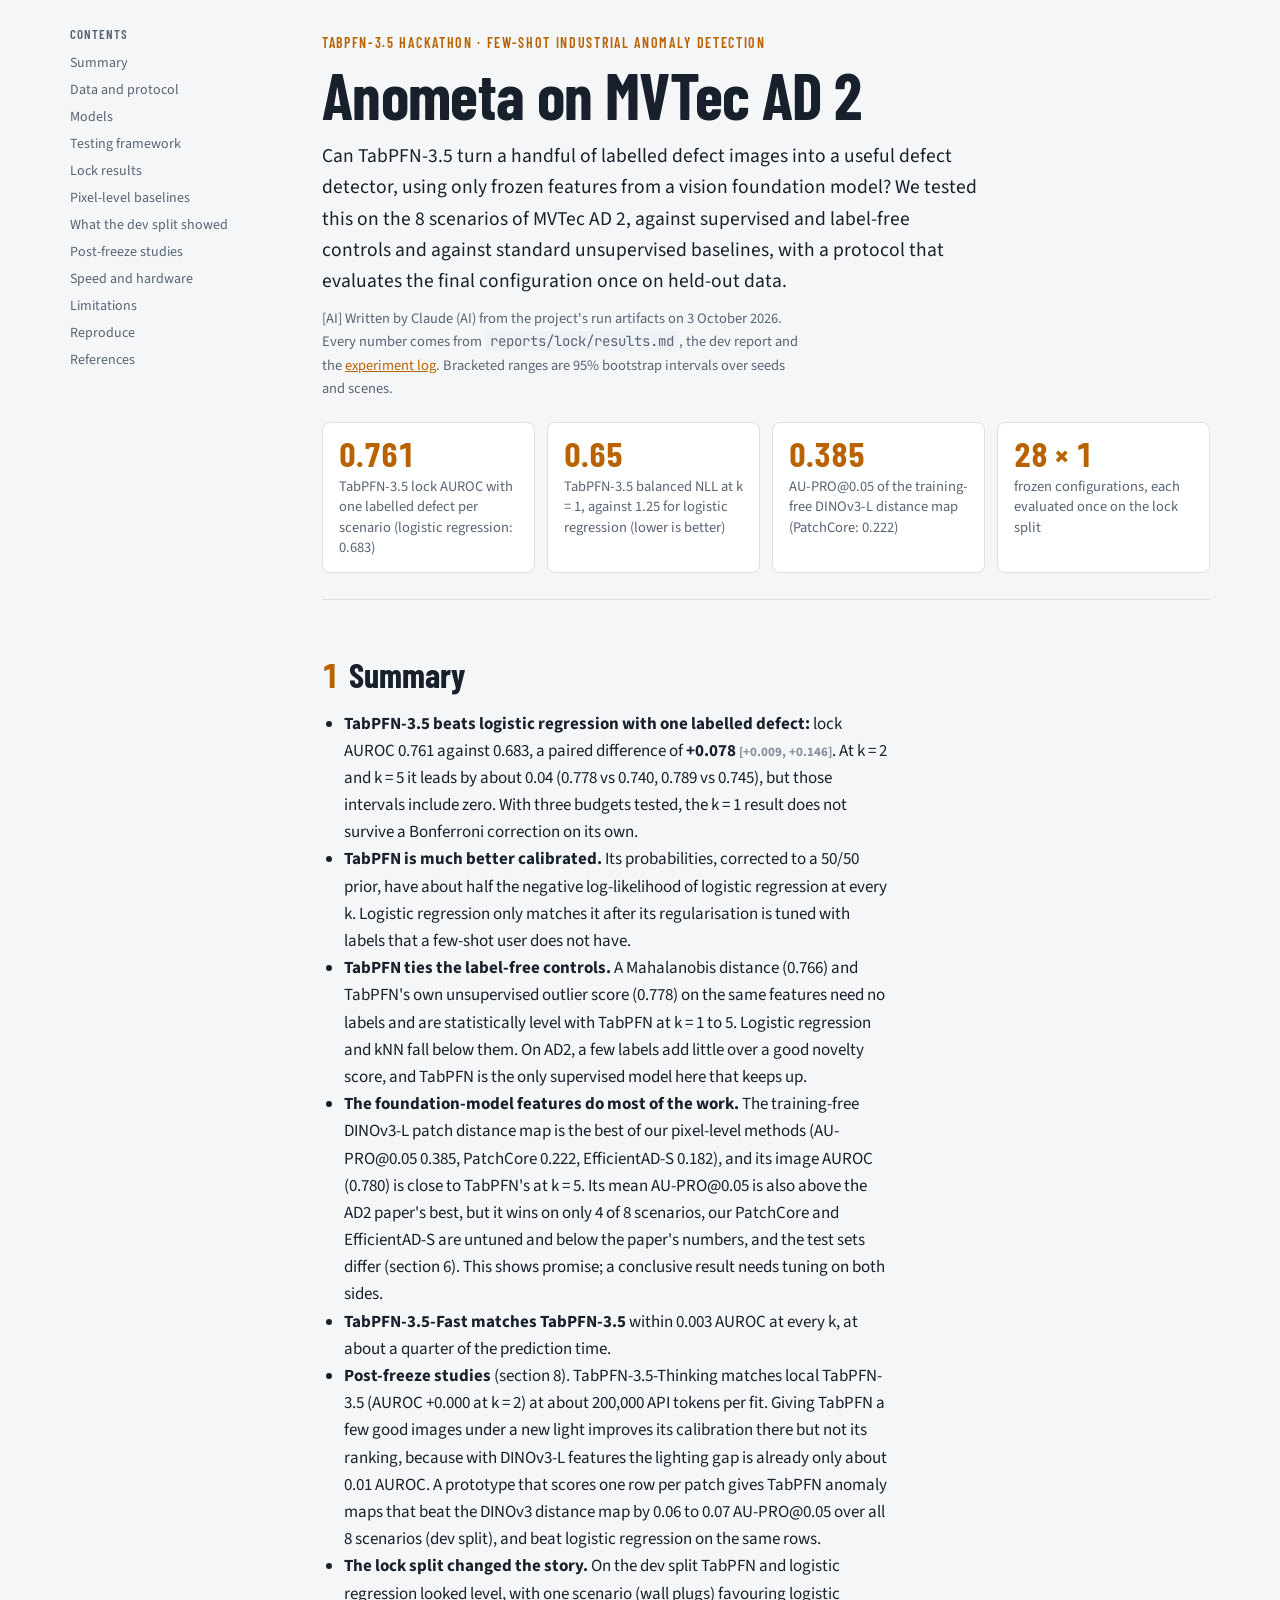
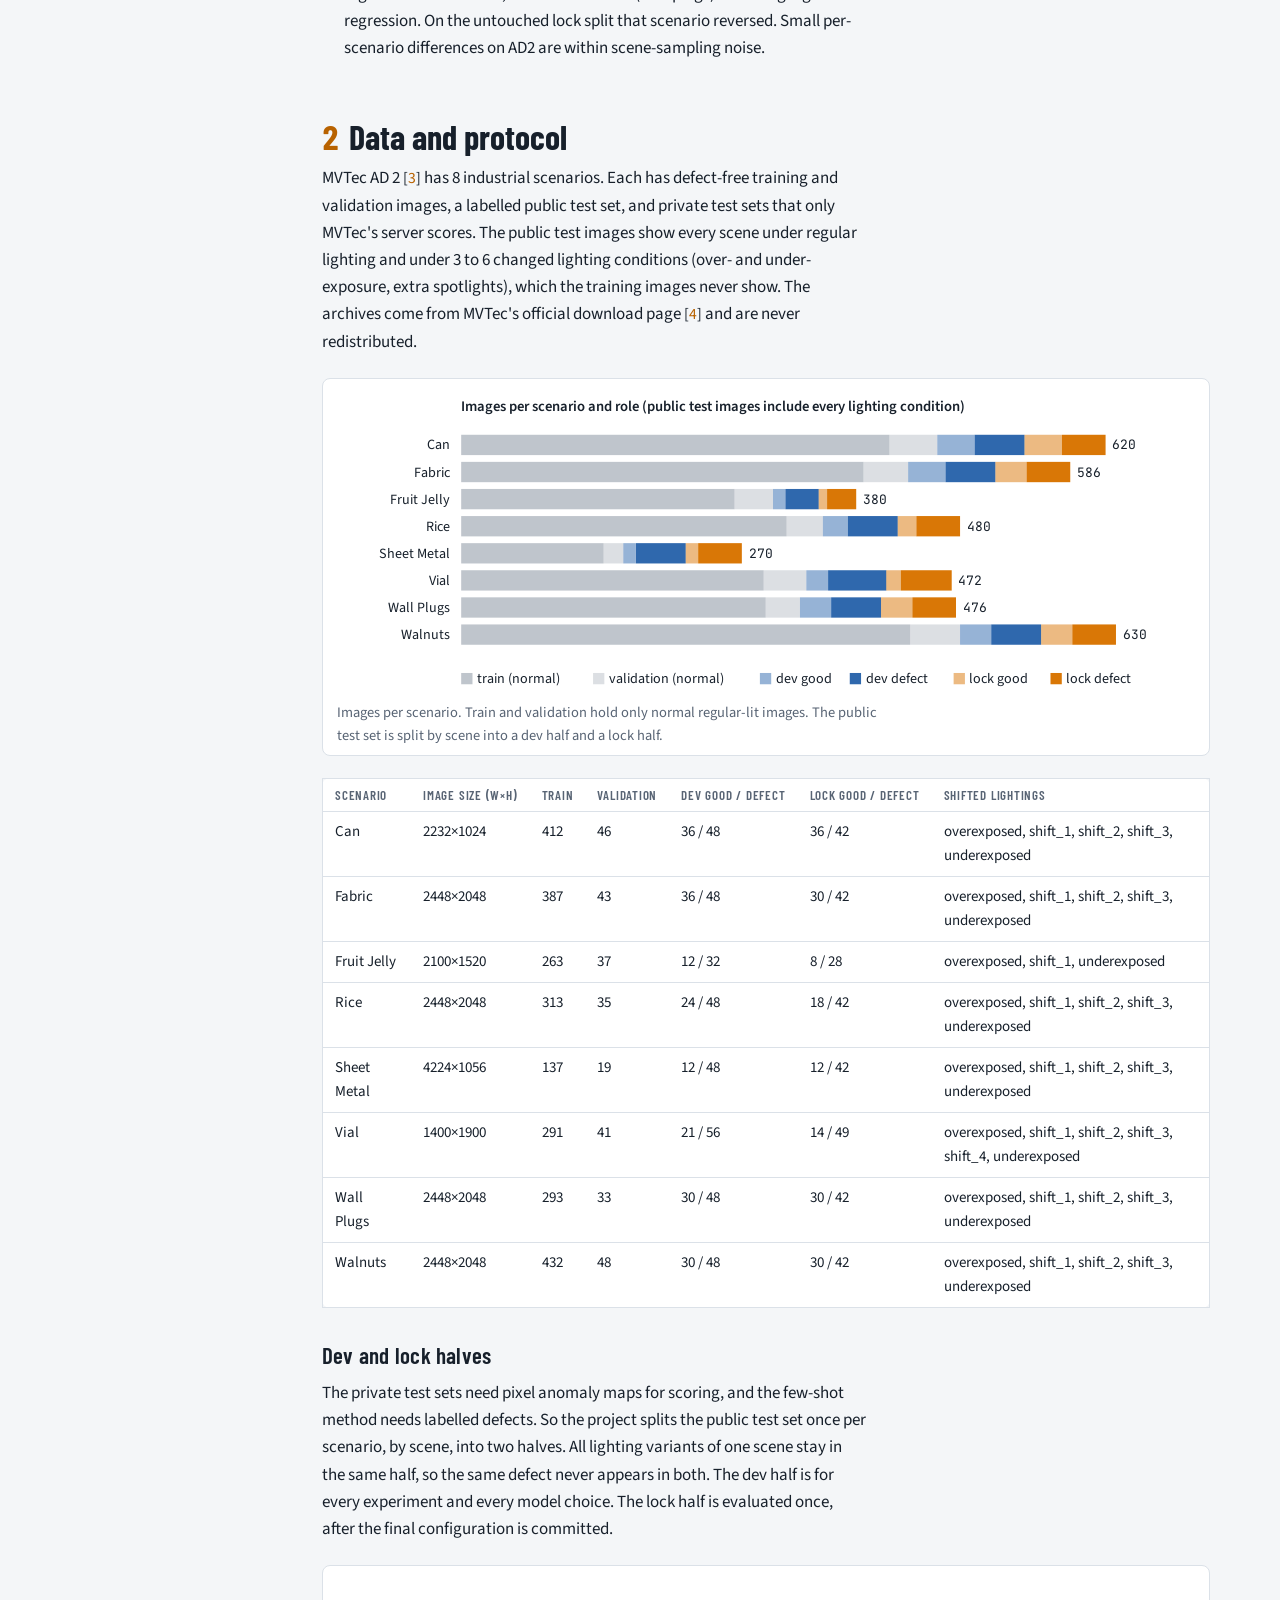
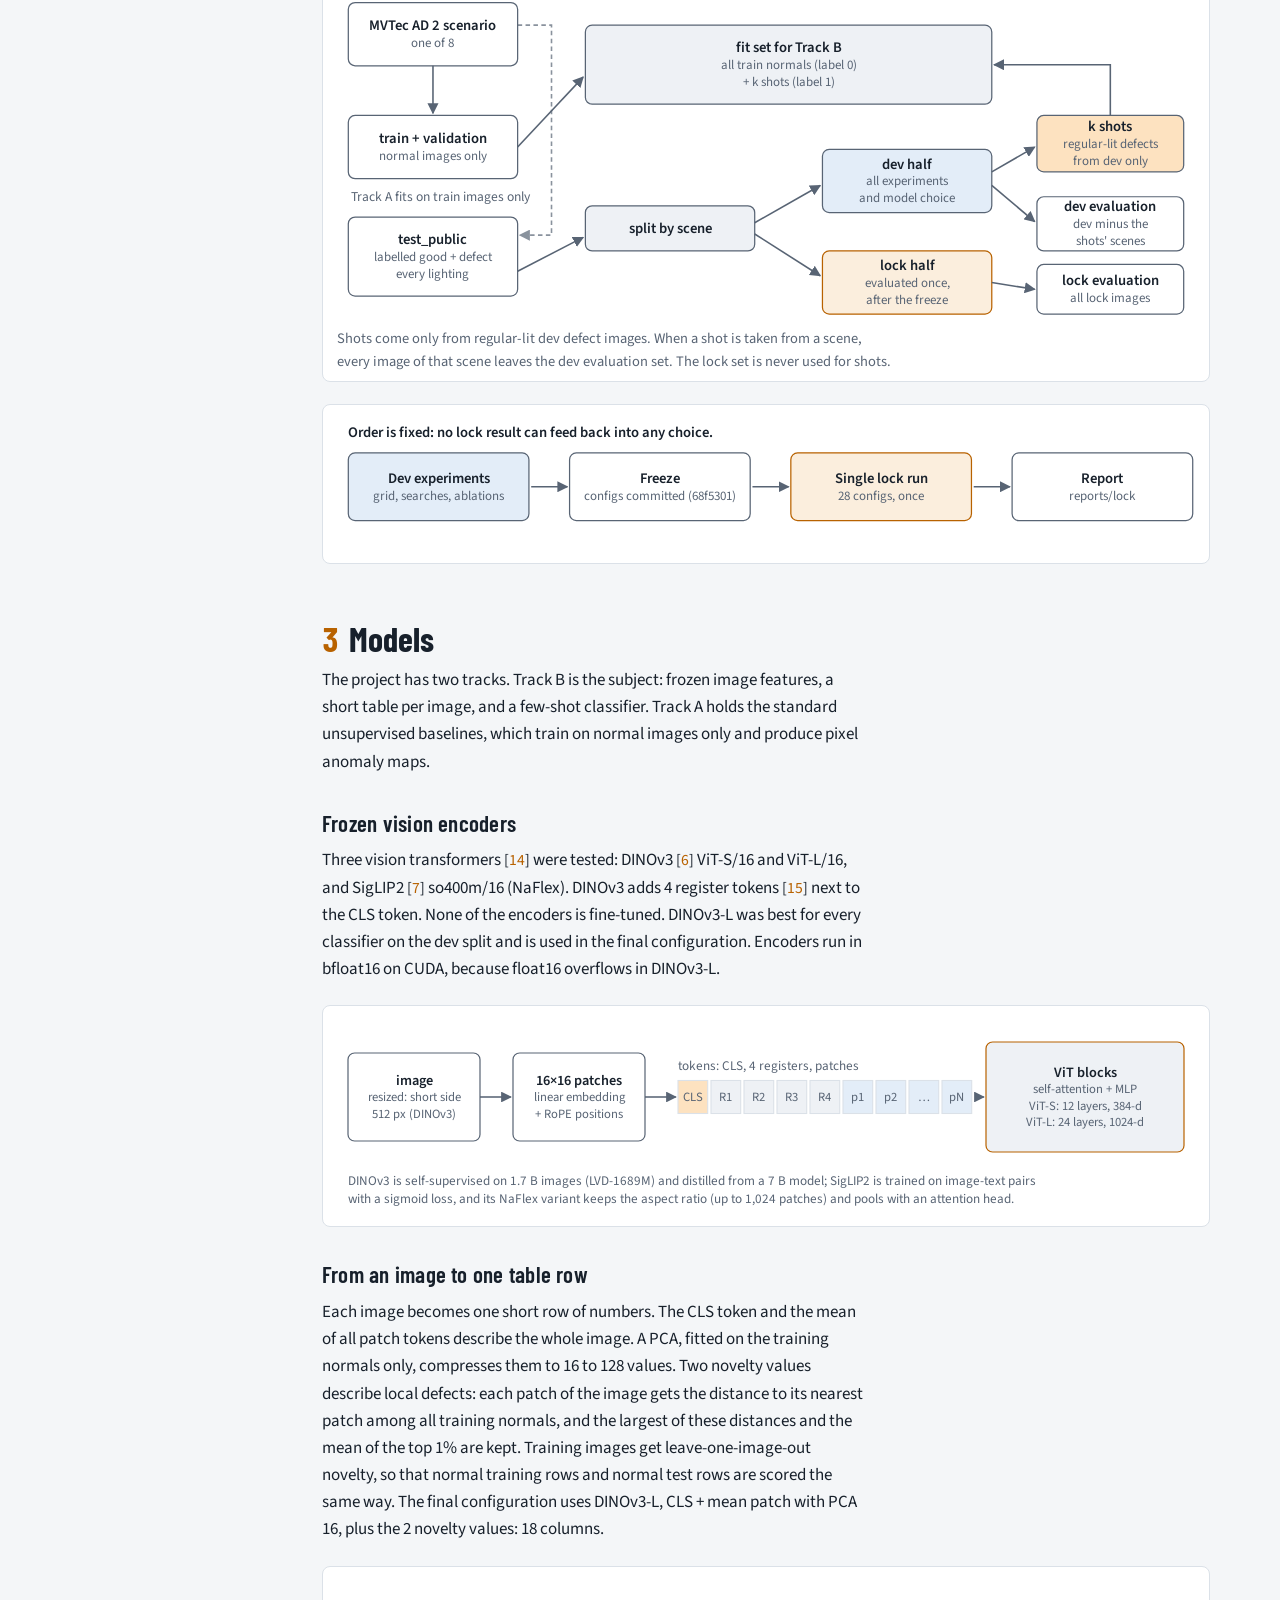
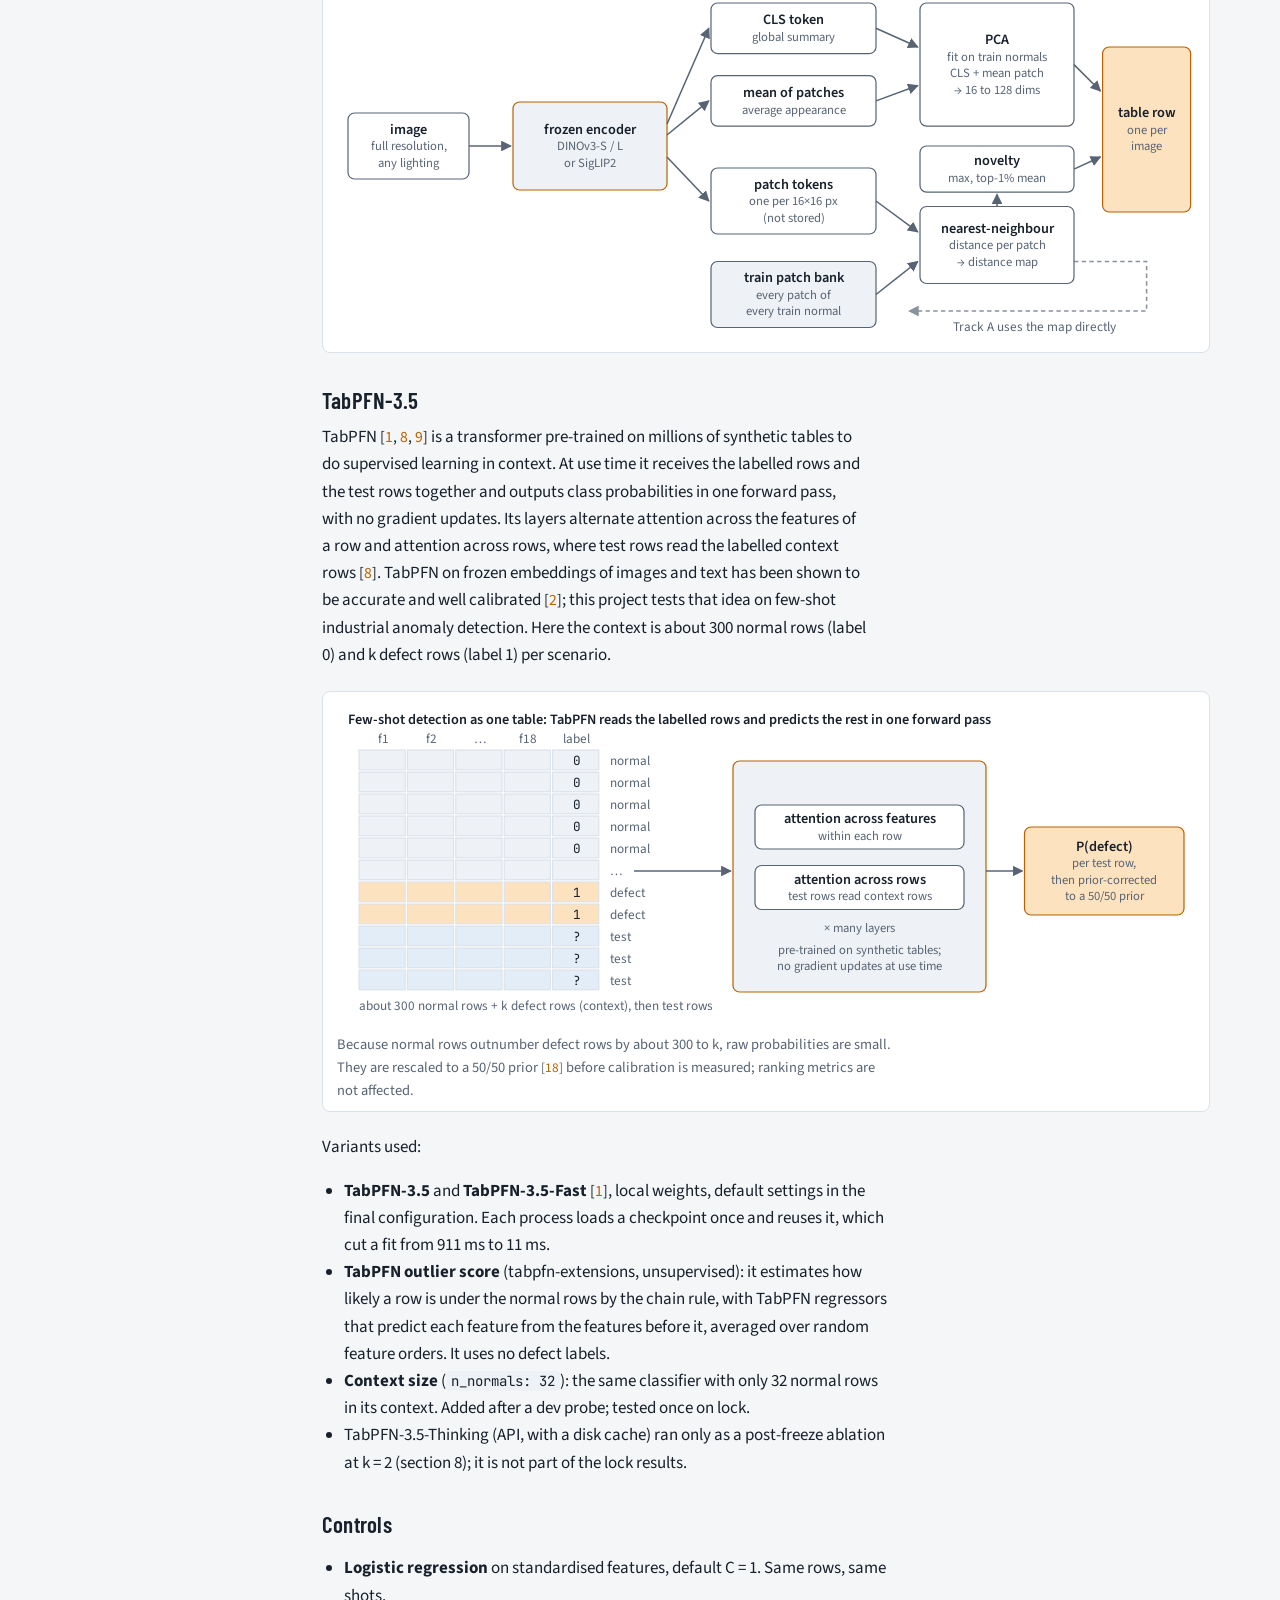
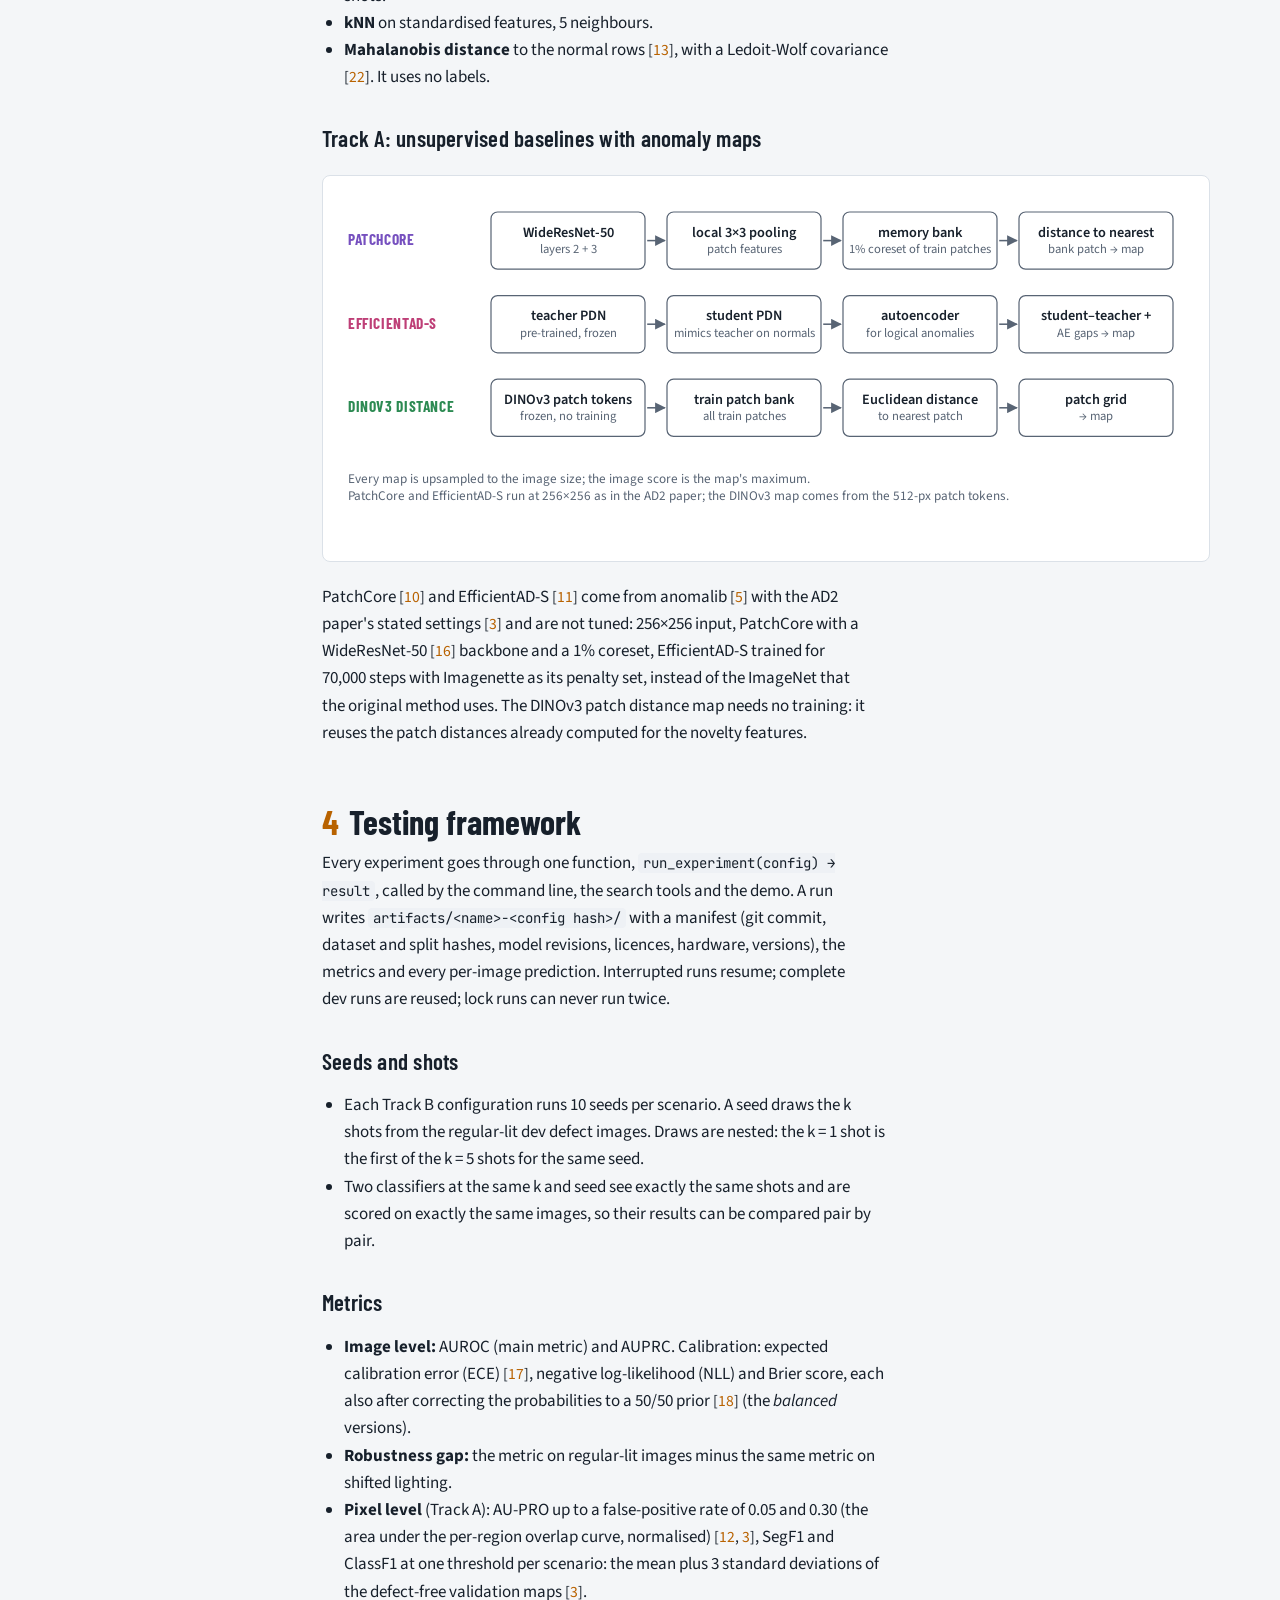
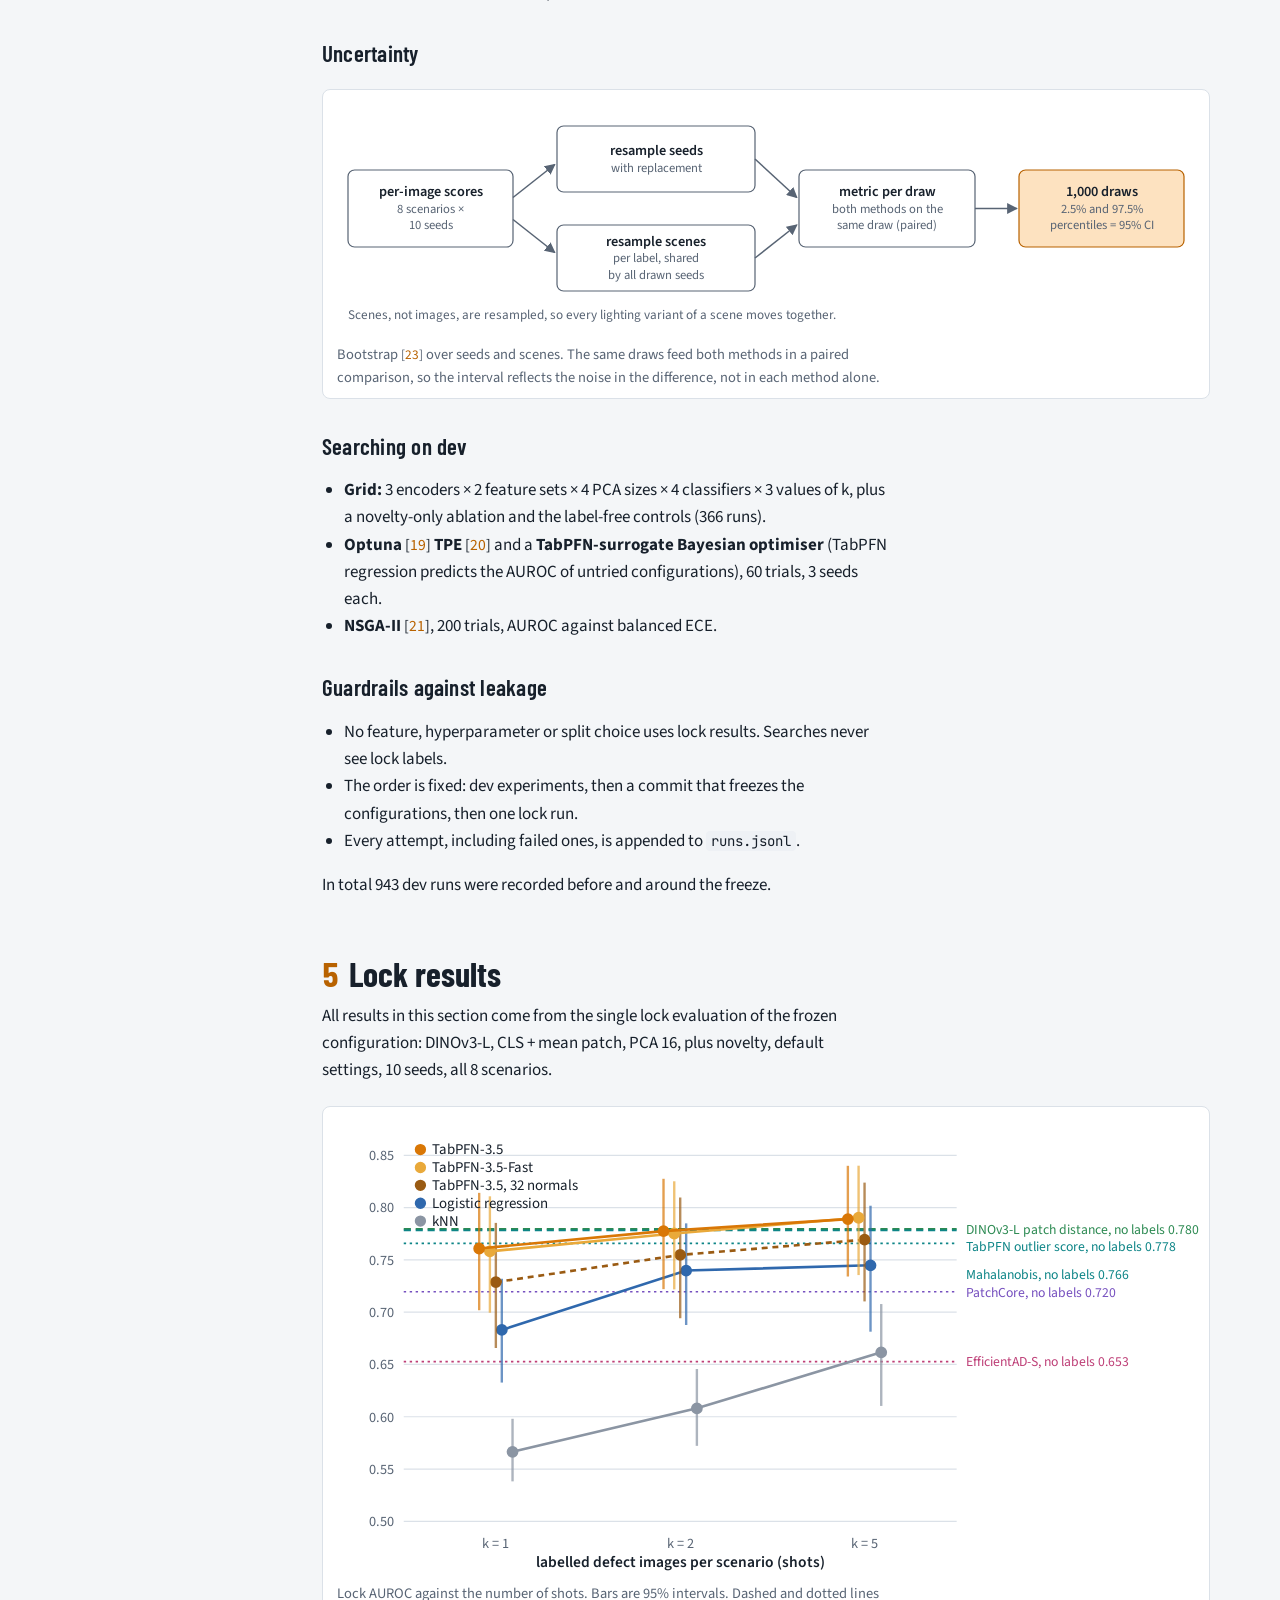
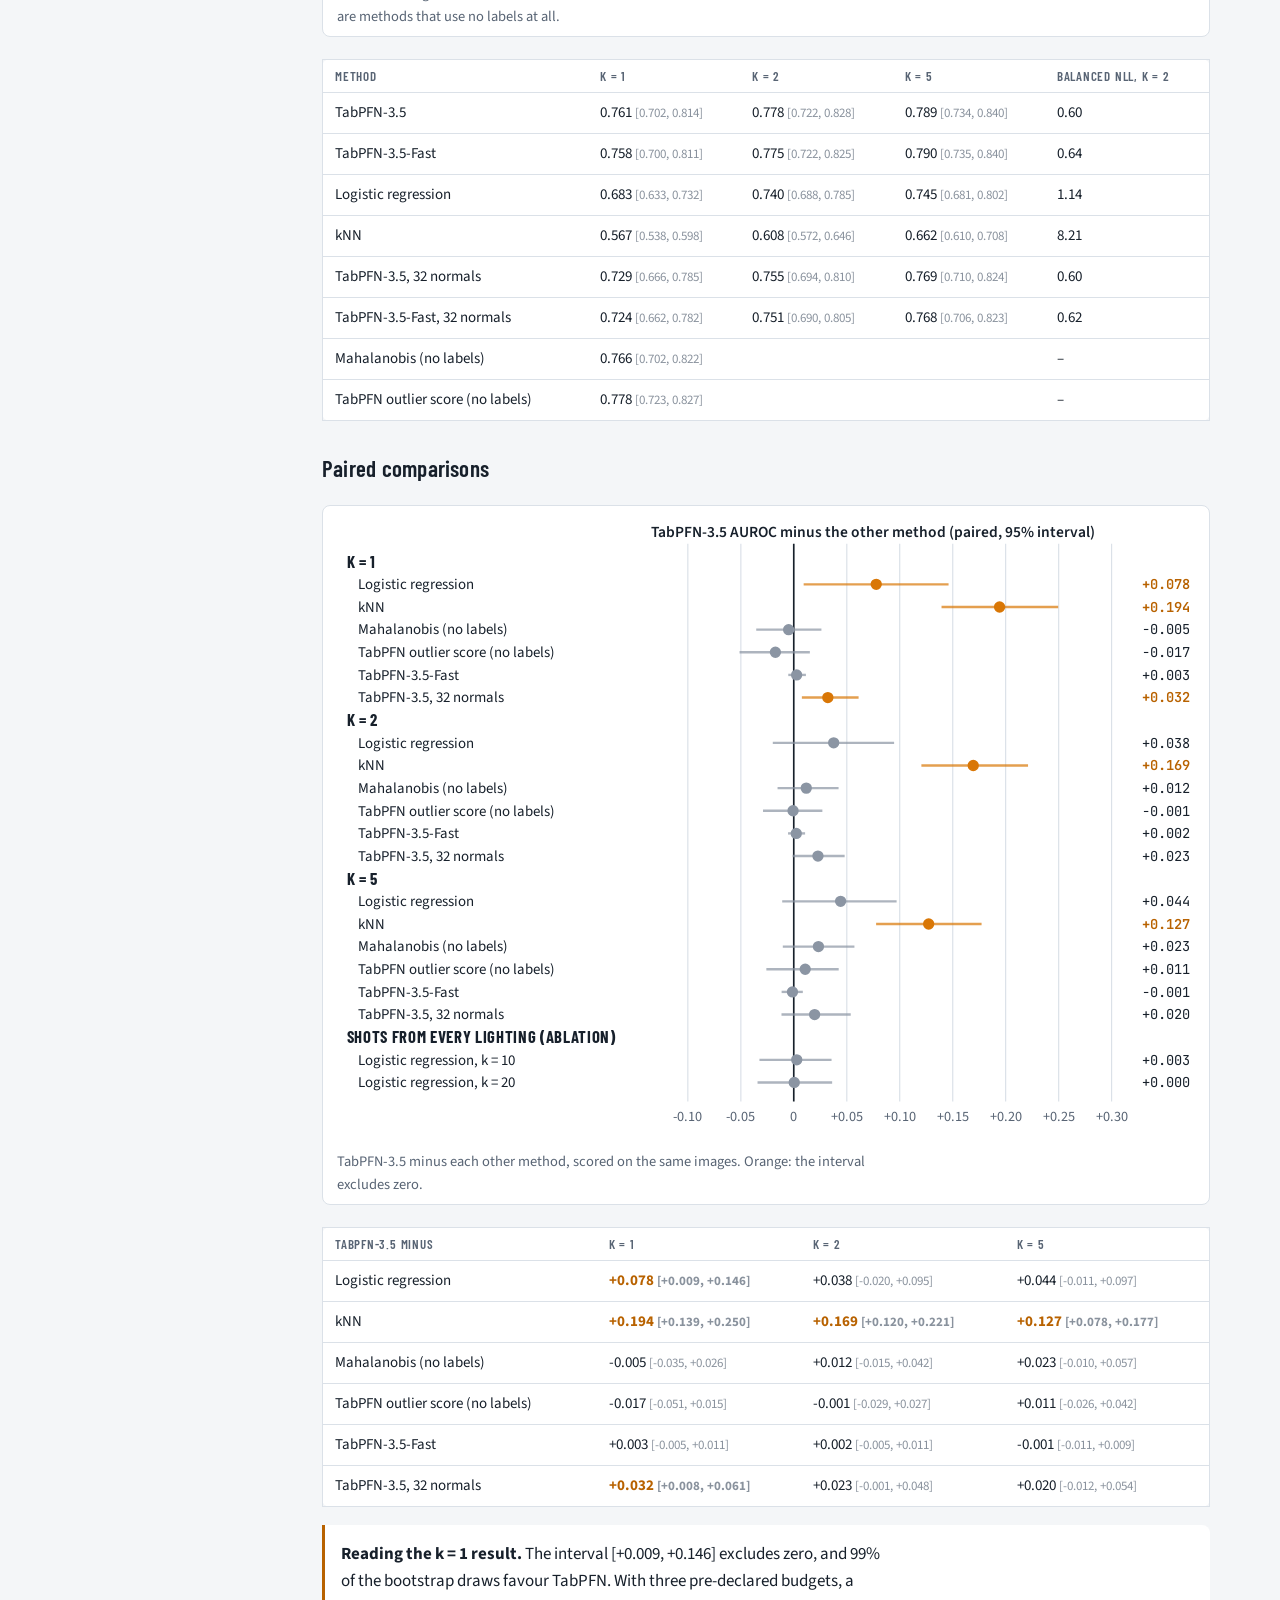
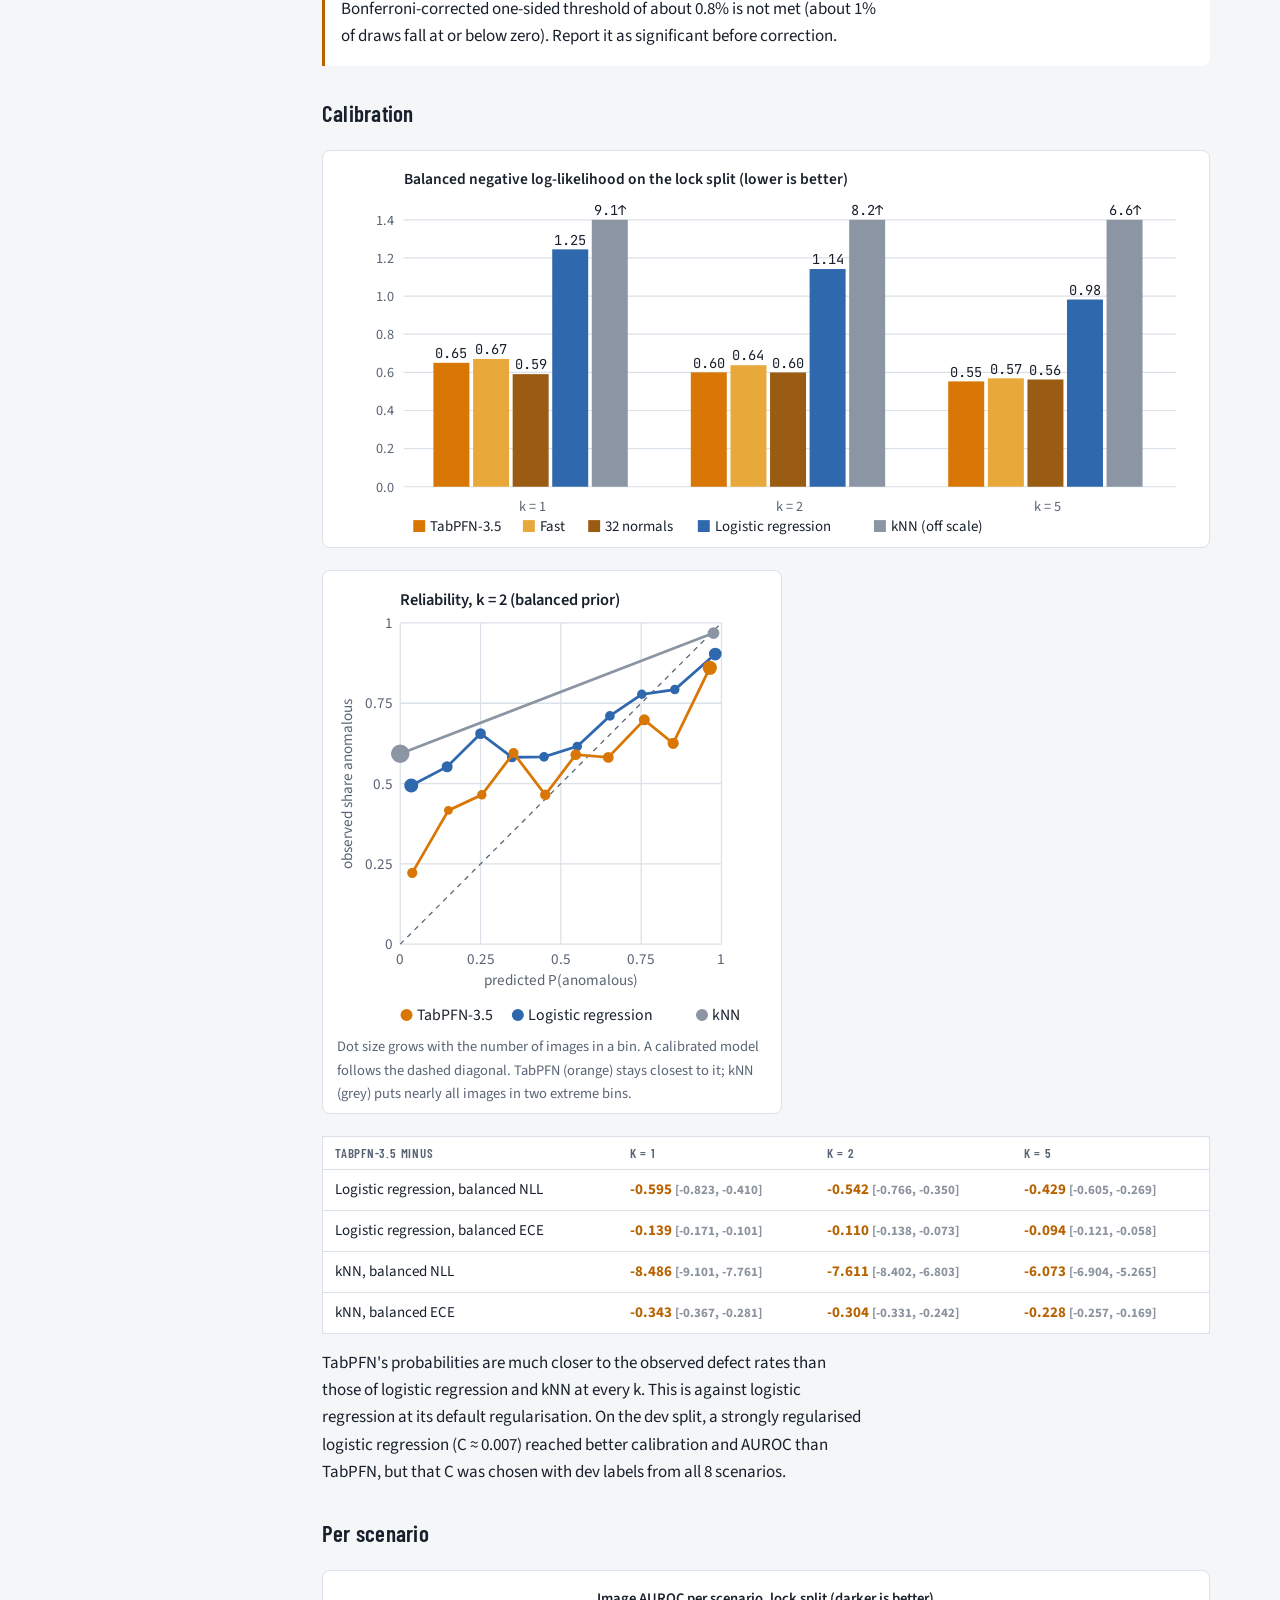
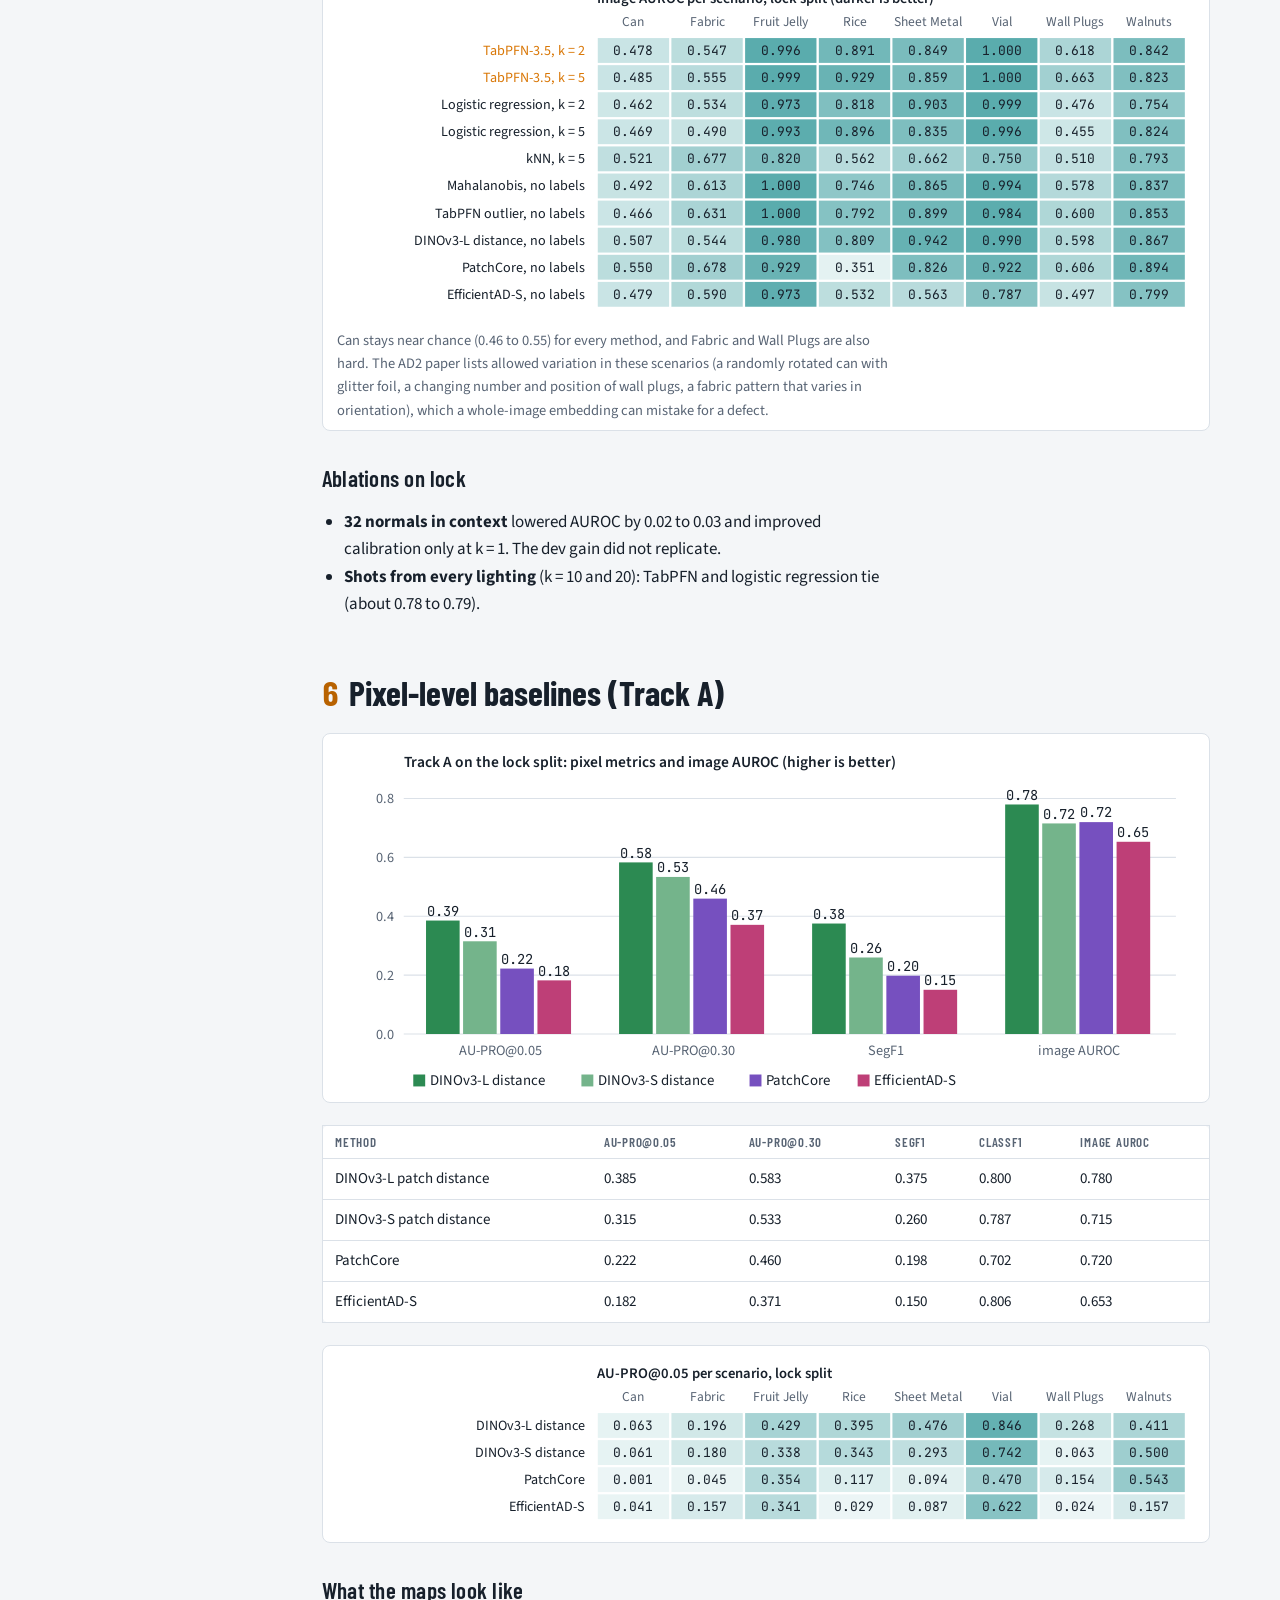
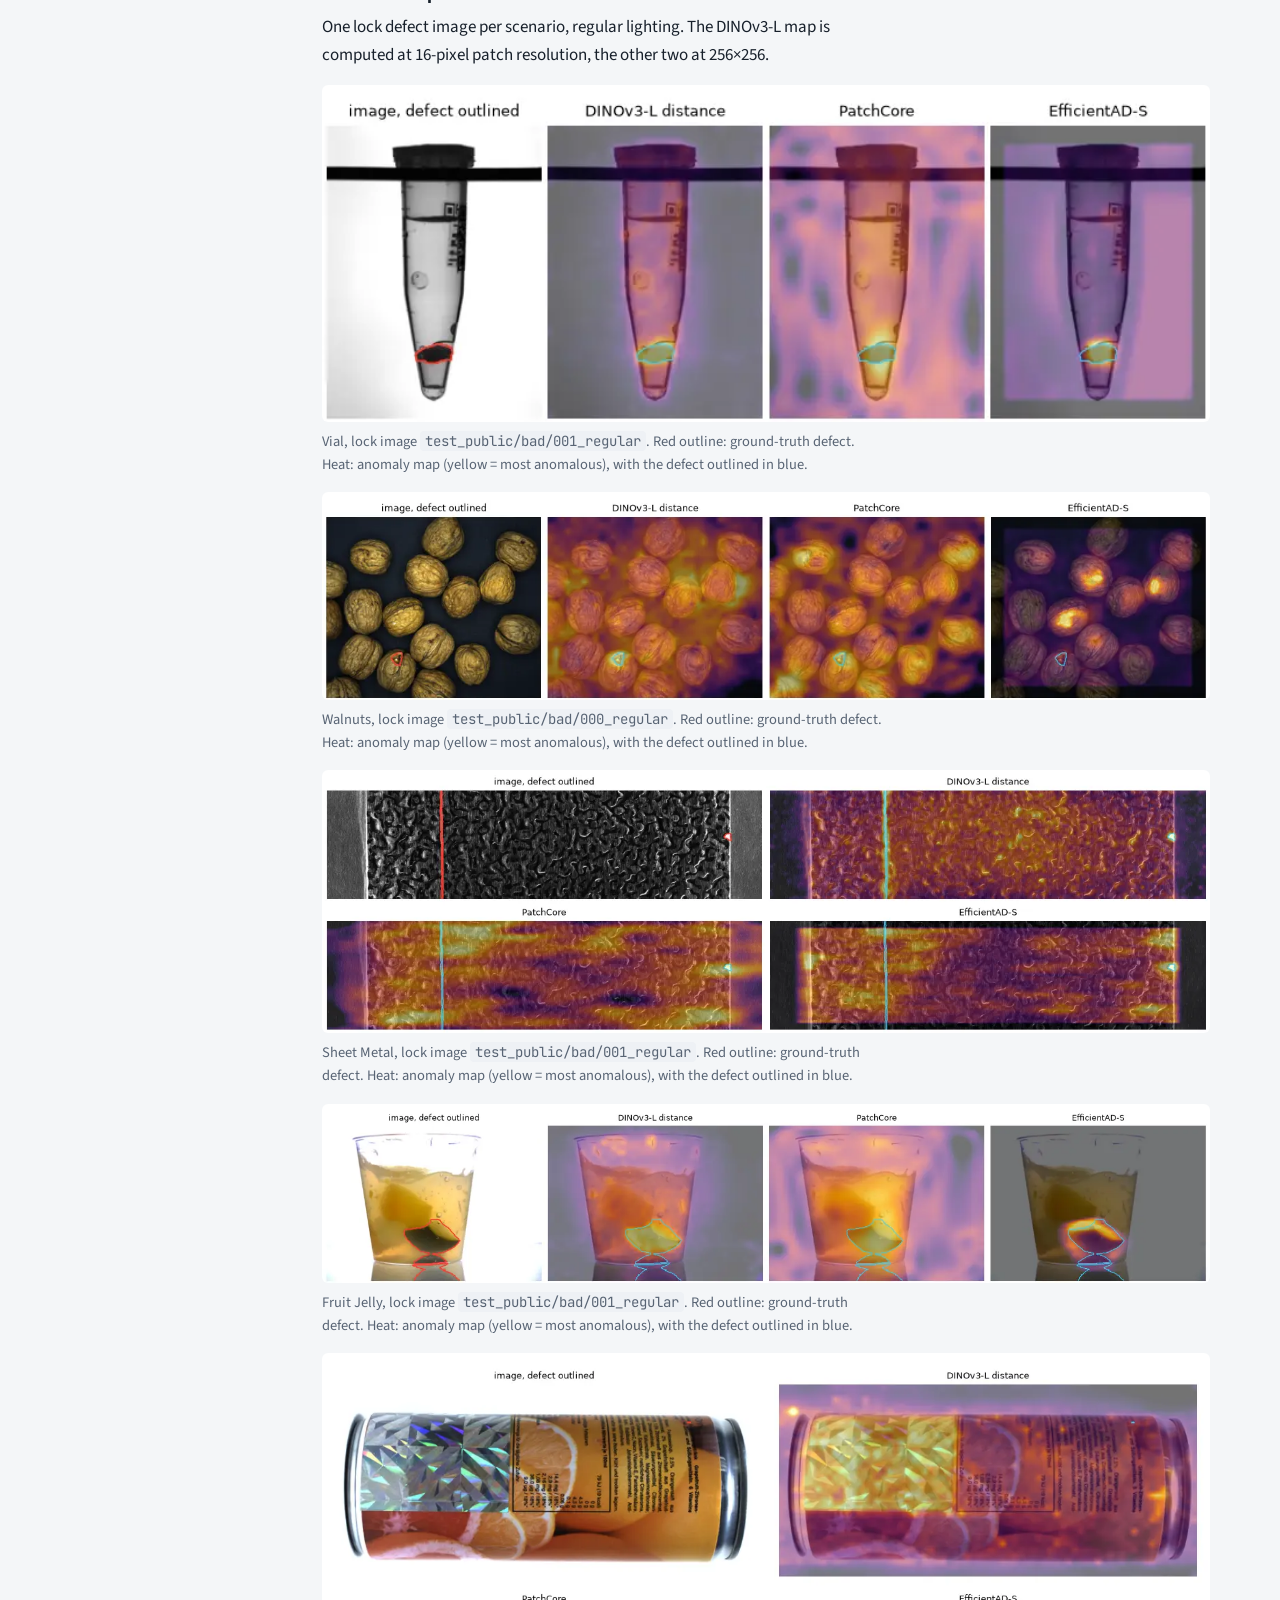
==== commit 19b507f4: "docs: add the HTML report and the project landing page" ====
--- a/docs/report/index.html
+++ b/docs/report/index.html
@@ -139,7 +139,7 @@
 <li><strong>TabPFN is much better calibrated.</strong> Its probabilities, corrected to a 50/50 prior, have about half the negative log-likelihood of logistic regression at every k. Logistic regression only matches it after its regularisation is tuned with labels that a few-shot user does not have.</li>
 <li><strong>TabPFN ties the label-free controls.</strong> A Mahalanobis distance (0.766) and TabPFN's own unsupervised outlier score (0.778) on the same features need no labels and are statistically level with TabPFN at k = 1 to 5. Logistic regression and kNN fall below them. On AD2, a few labels add little over a good novelty score, and TabPFN is the only supervised model here that keeps up.</li>
 <li><strong>The foundation-model features do most of the work.</strong> The training-free DINOv3-L patch distance map is the best of our pixel-level methods (AU-PRO@0.05 0.385, PatchCore 0.222, EfficientAD-S 0.182), and its image AUROC (0.780) is close to TabPFN's at k = 5. Its mean AU-PRO@0.05 is also above the AD2 paper's best, but it wins on only 4 of 8 scenarios, our PatchCore and EfficientAD-S are untuned and below the paper's numbers, and the test sets differ (section 6). This shows promise; a conclusive result needs tuning on both sides.</li>
-<li><strong>TabPFN-3.5-Fast matches TabPFN-3.5</strong> within 0.003 AUROC at every k, at about a third of the prediction time.</li>
+<li><strong>TabPFN-3.5-Fast matches TabPFN-3.5</strong> within 0.003 AUROC at every k, at about a quarter of the prediction time.</li>
 <li><strong>Post-freeze studies</strong> (section 8). TabPFN-3.5-Thinking matches local TabPFN-3.5 (AUROC +0.000 at k = 2) at about 200,000 API tokens per fit. Giving TabPFN a few good images under a new light improves its calibration there but not its ranking, because with DINOv3-L features the lighting gap is already only about 0.01 AUROC. A prototype that scores one row per patch gives TabPFN anomaly maps that beat the DINOv3 distance map by 0.06 to 0.07 AU-PRO@0.05 over all 8 scenarios (dev split), and beat logistic regression on the same rows.</li>
 <li><strong>The lock split changed the story.</strong> On the dev split TabPFN and logistic regression looked level, with one scenario (wall plugs) favouring logistic regression. On the untouched lock split that scenario reversed. Small per-scenario differences on AD2 are within scene-sampling noise.</li>
 </ul>
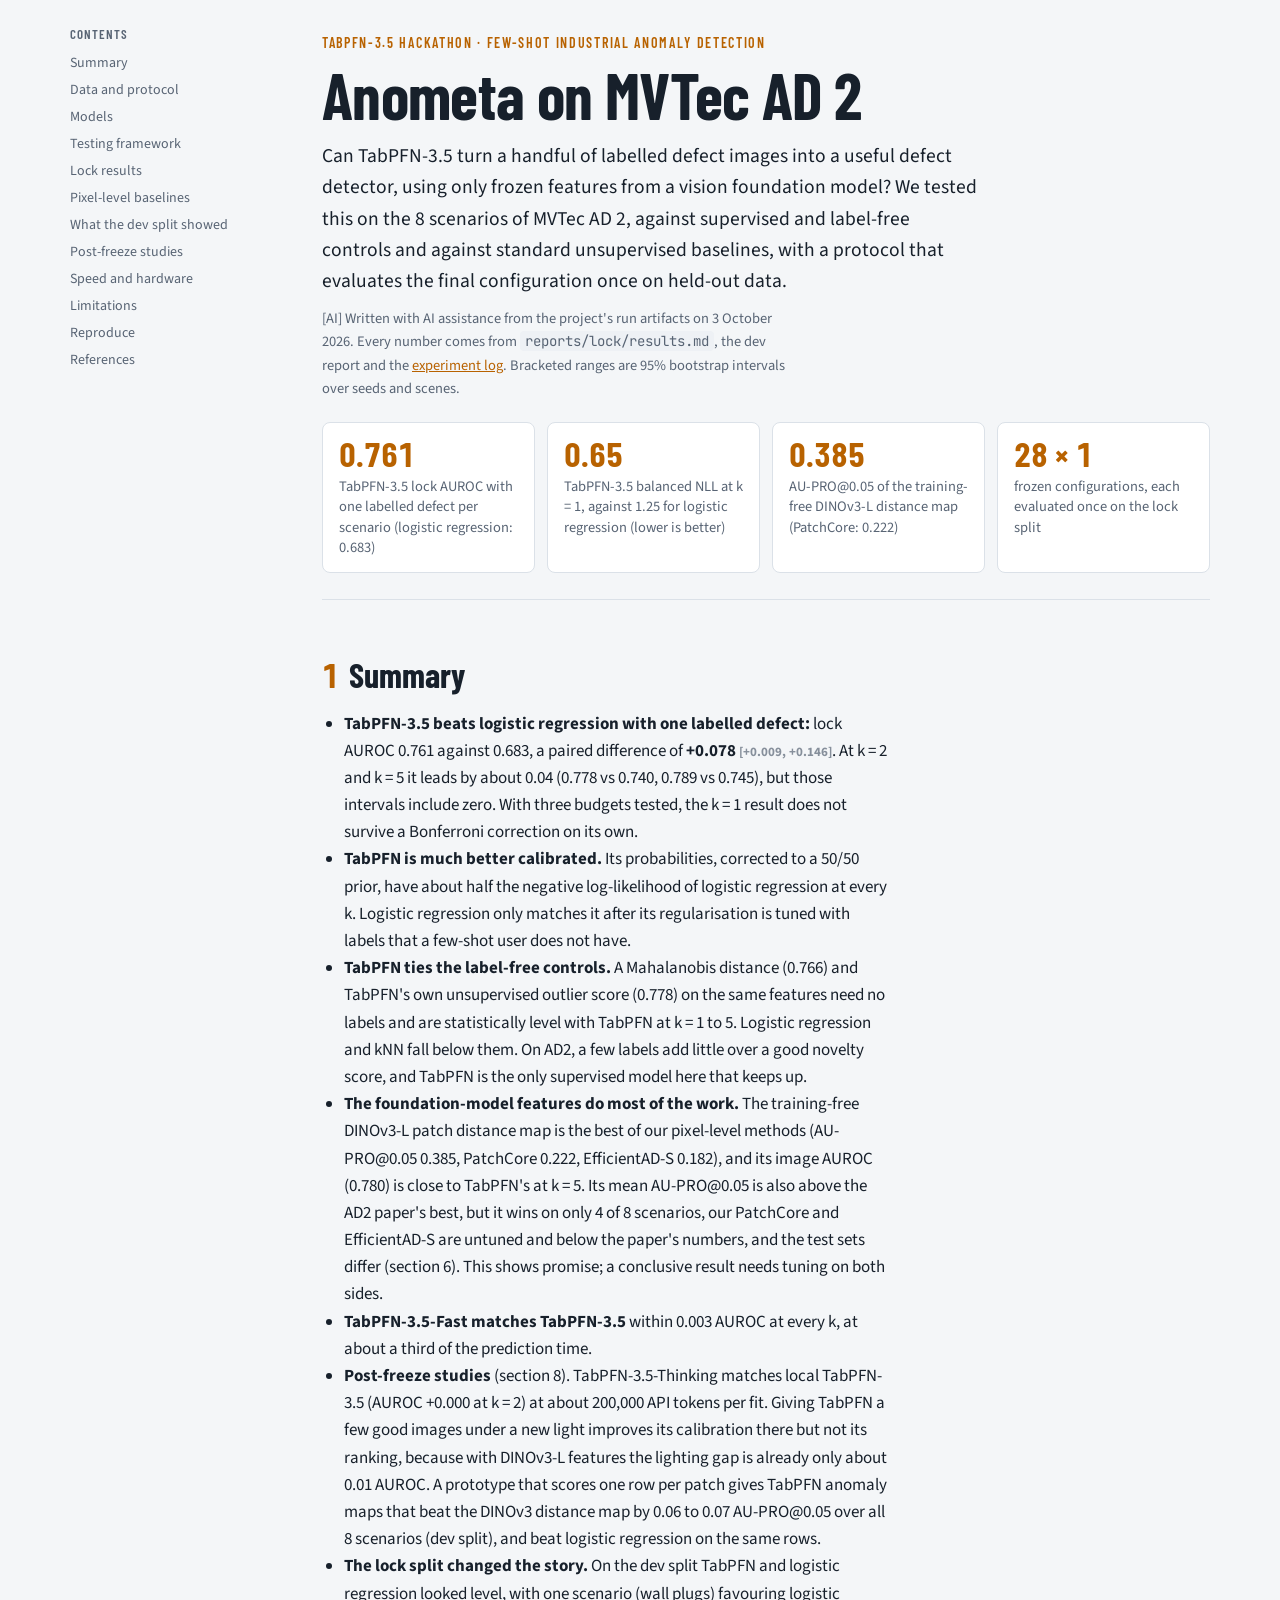
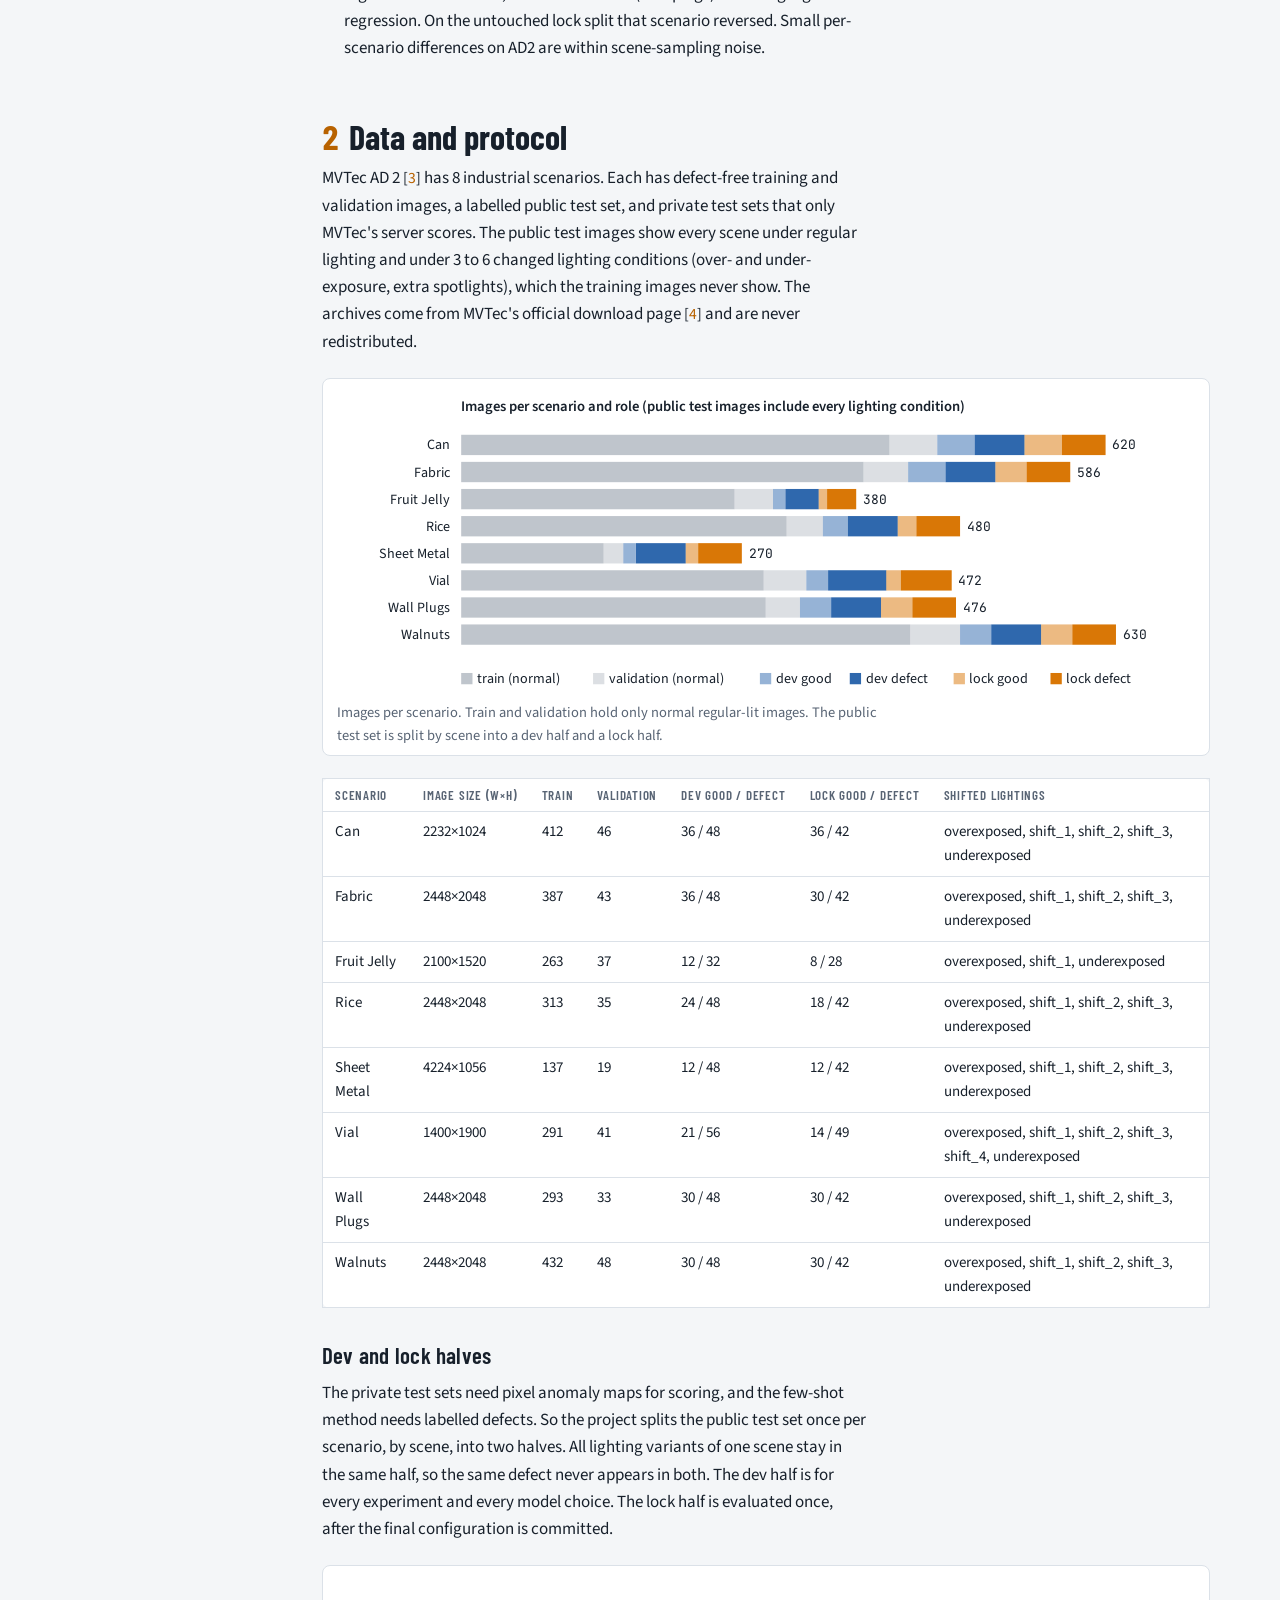
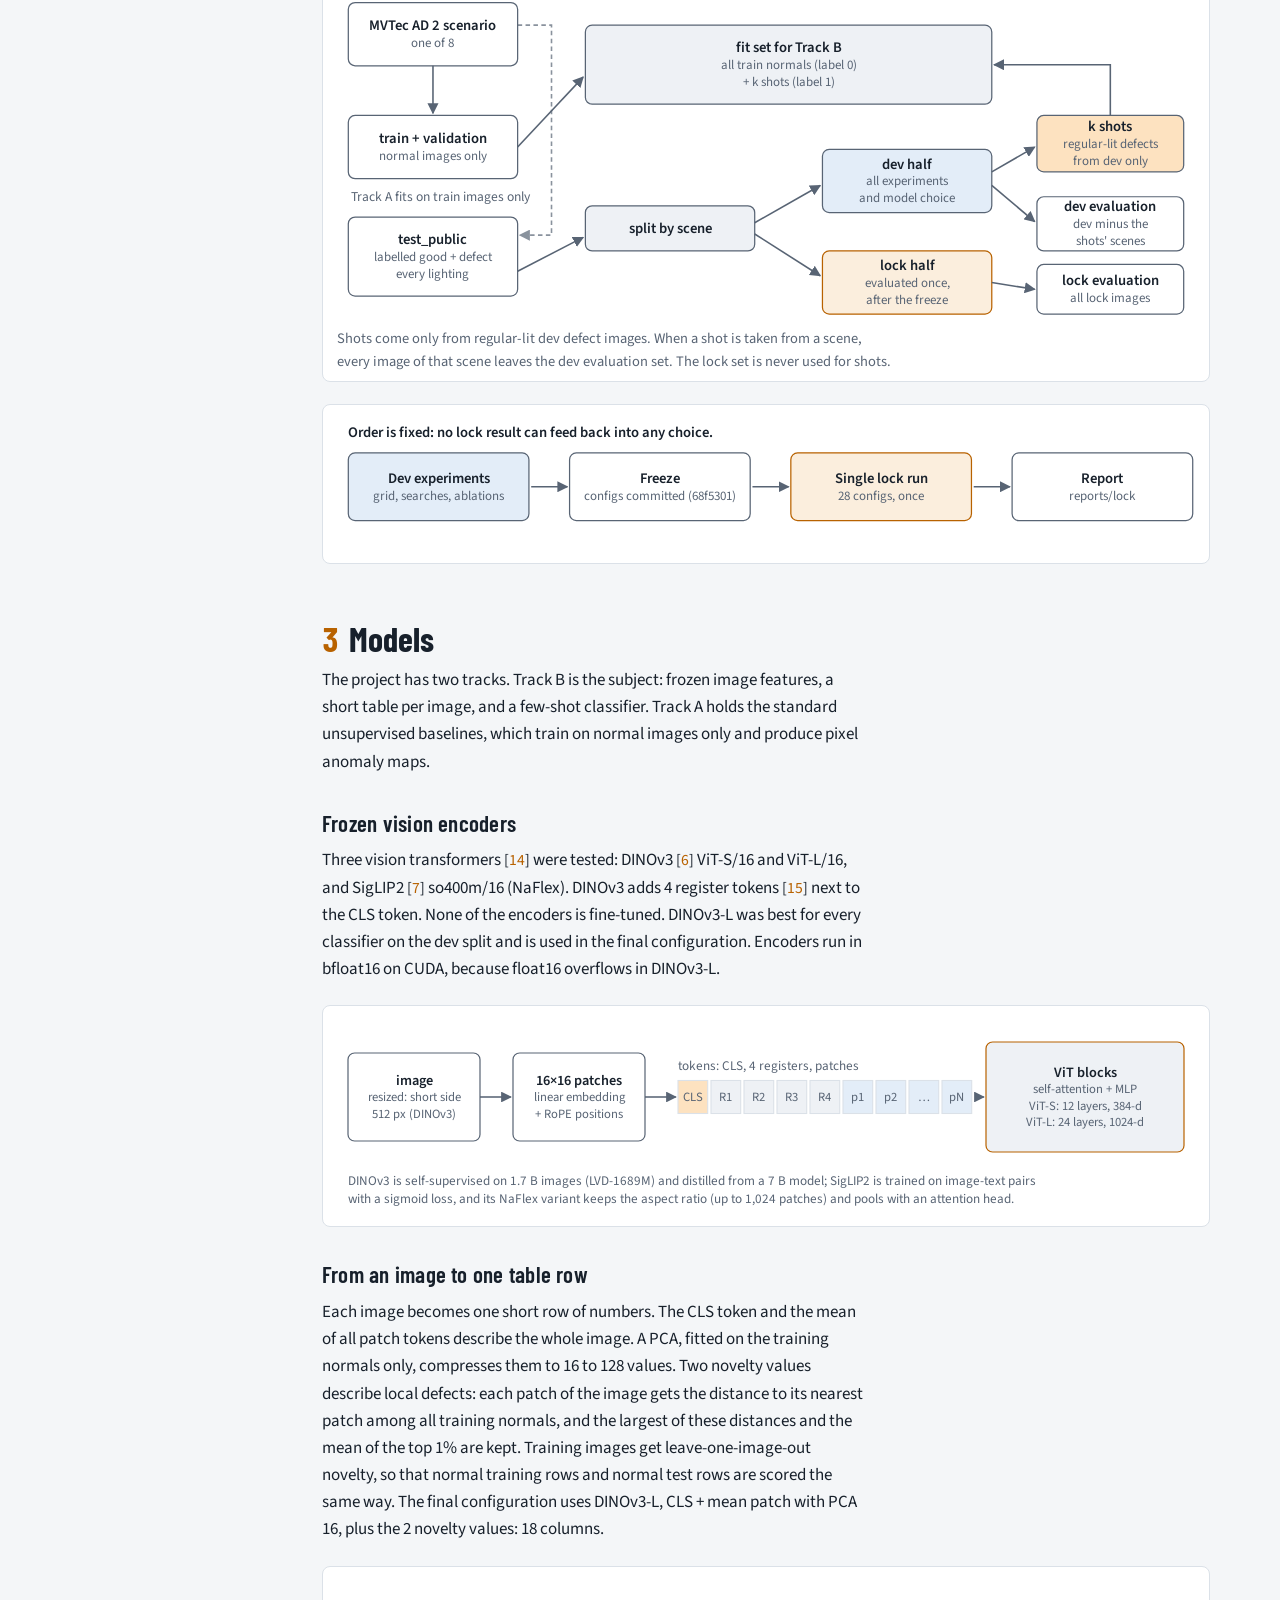
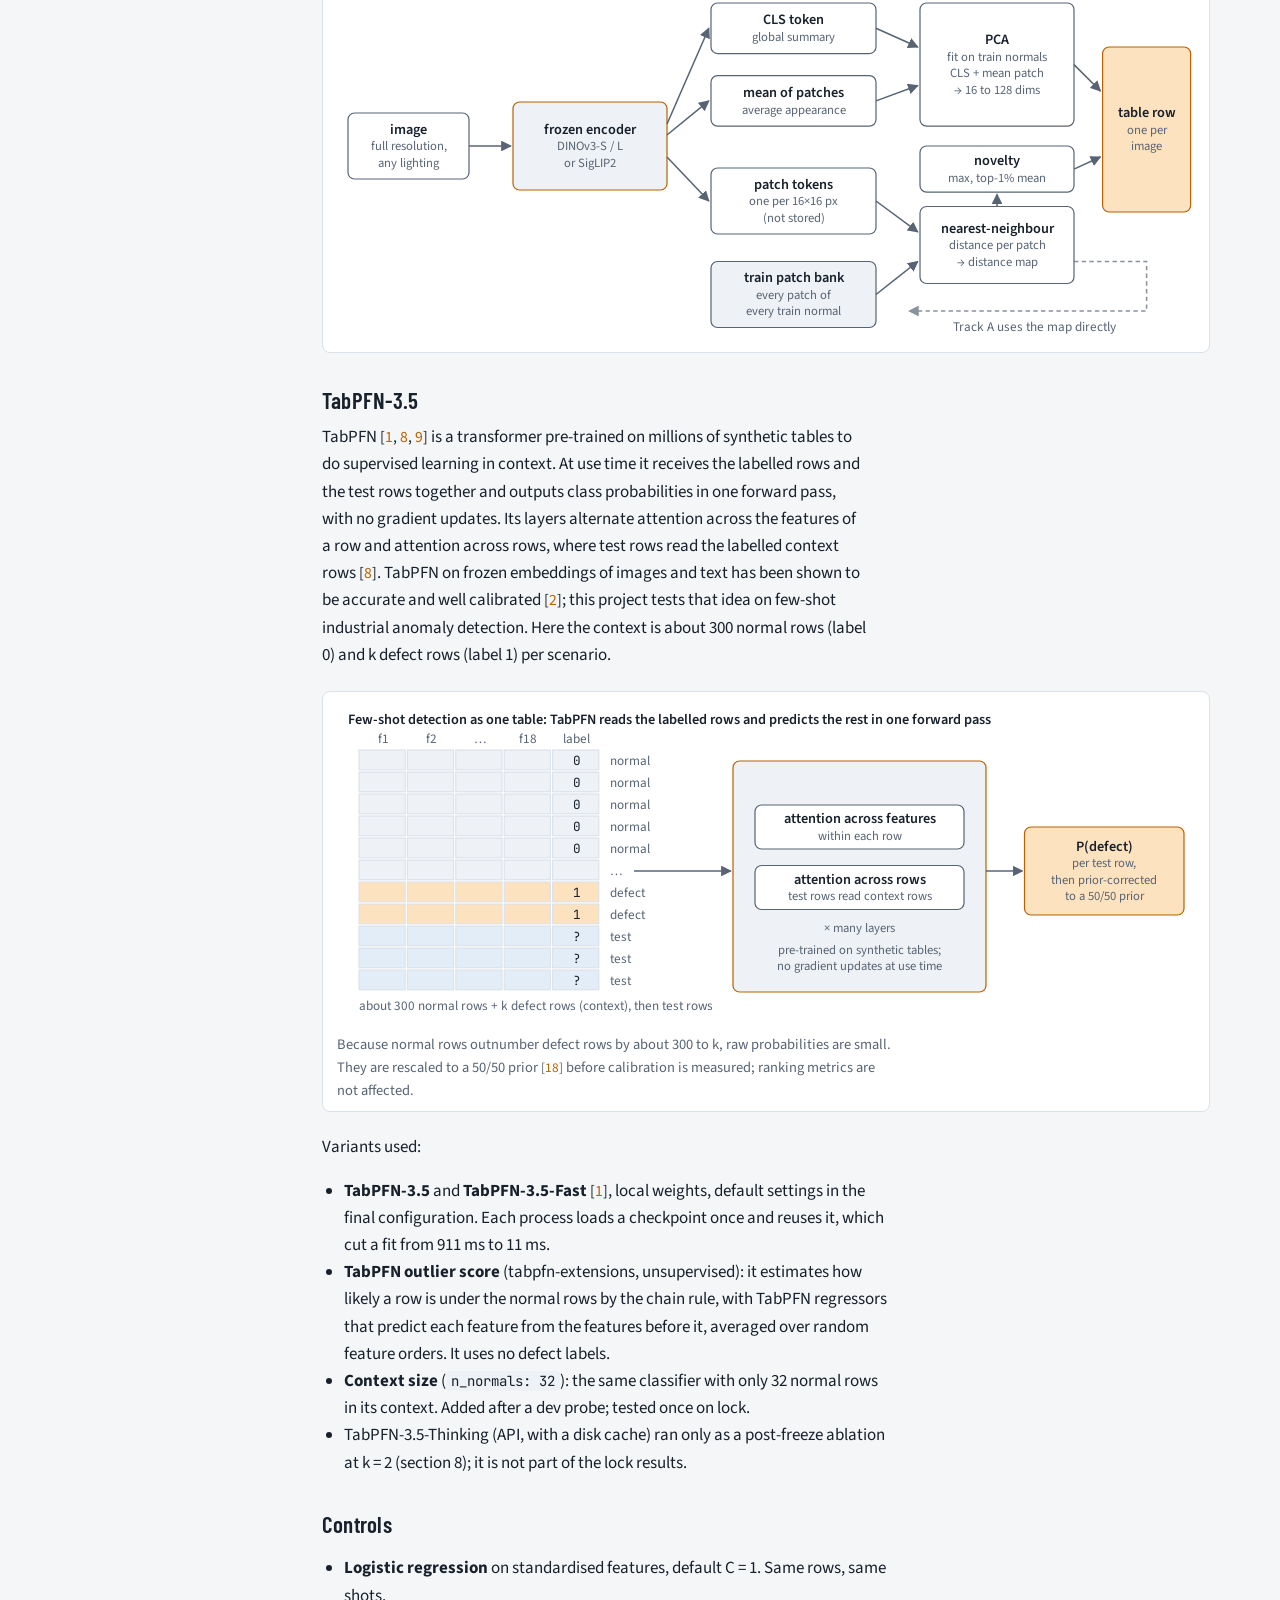
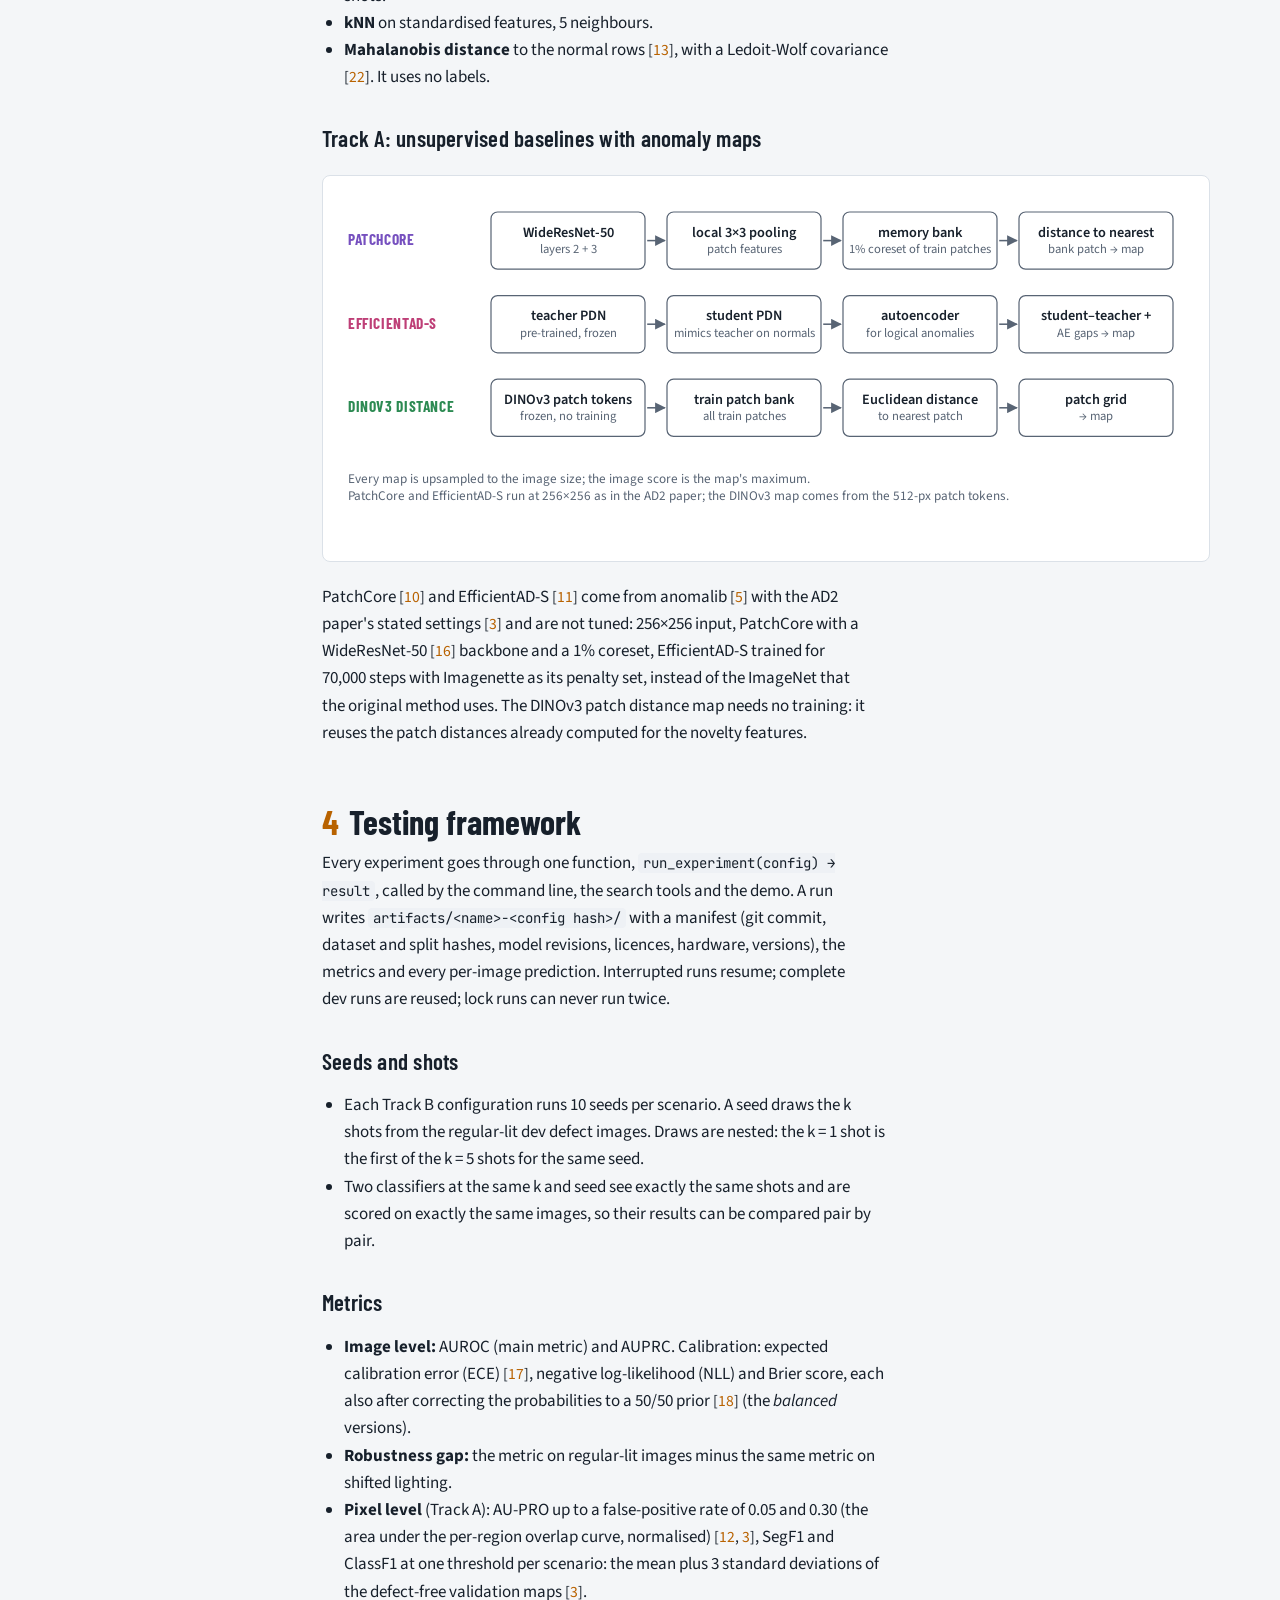
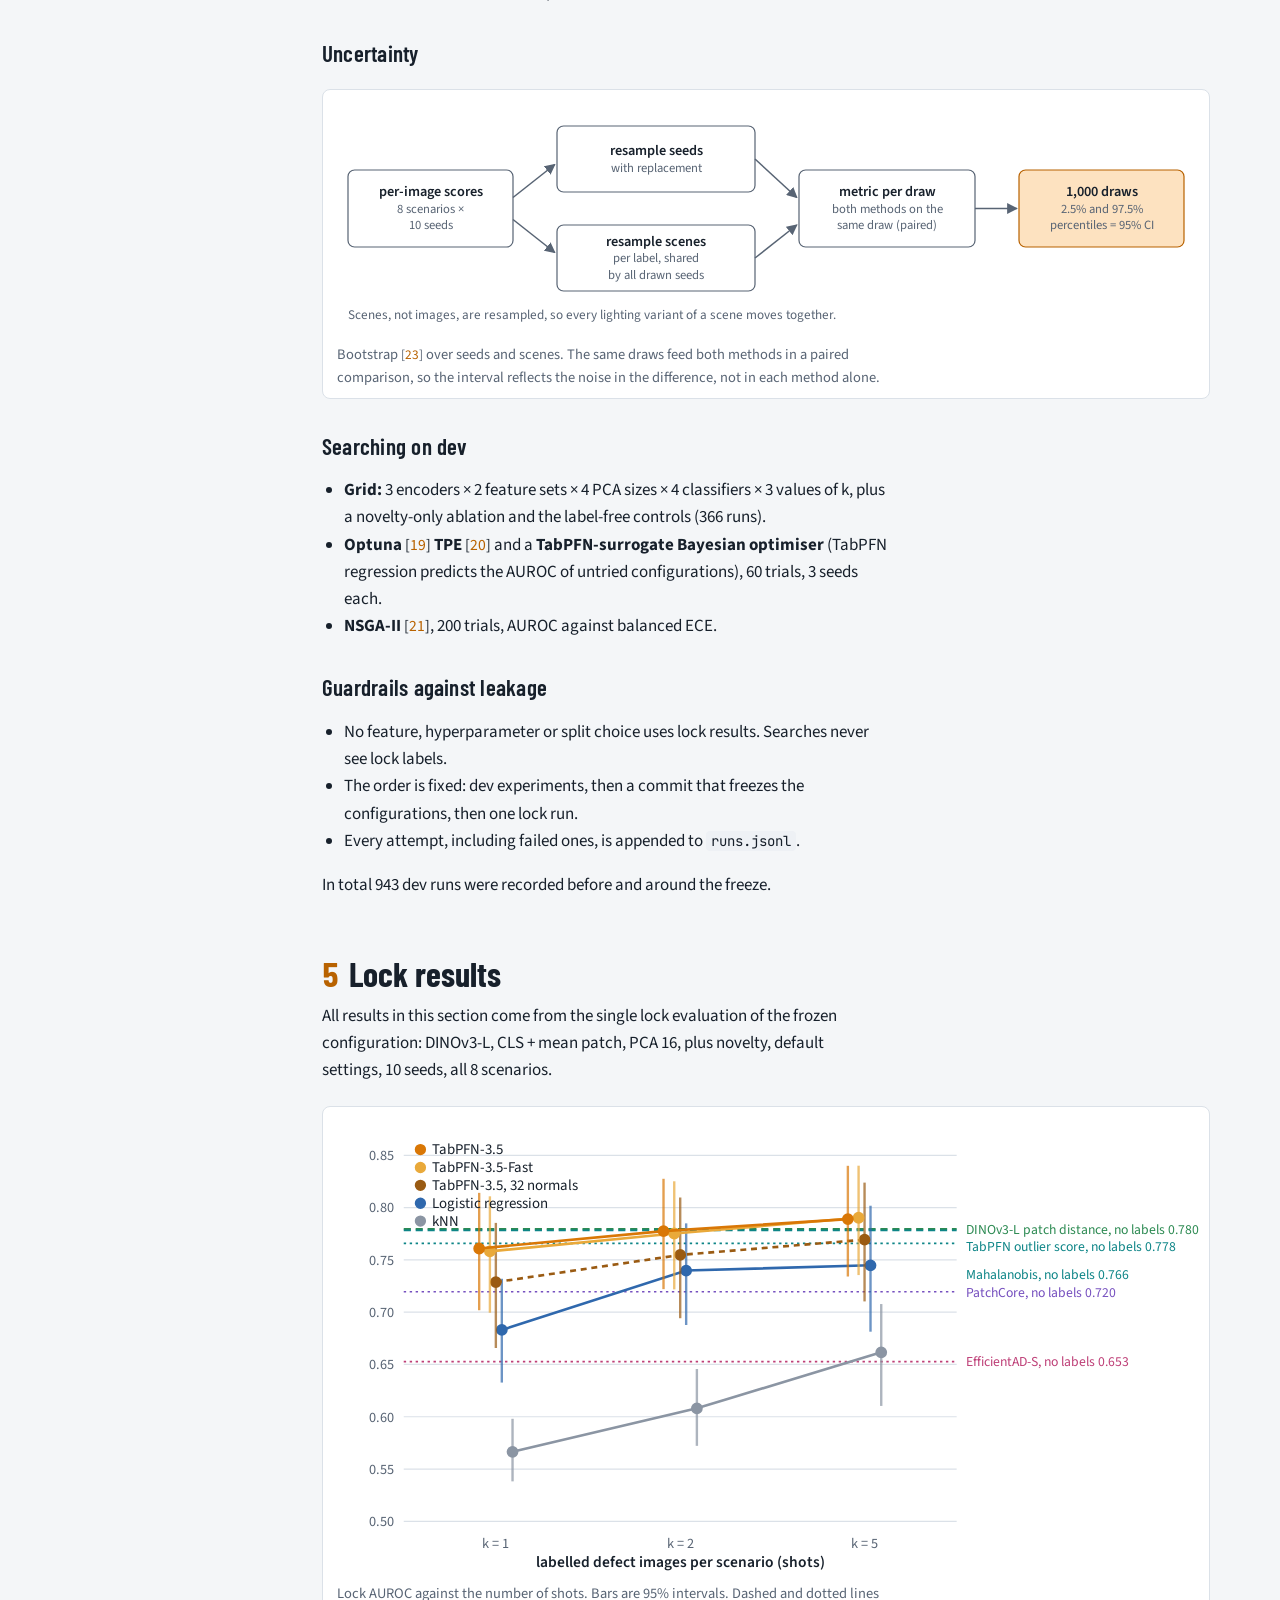
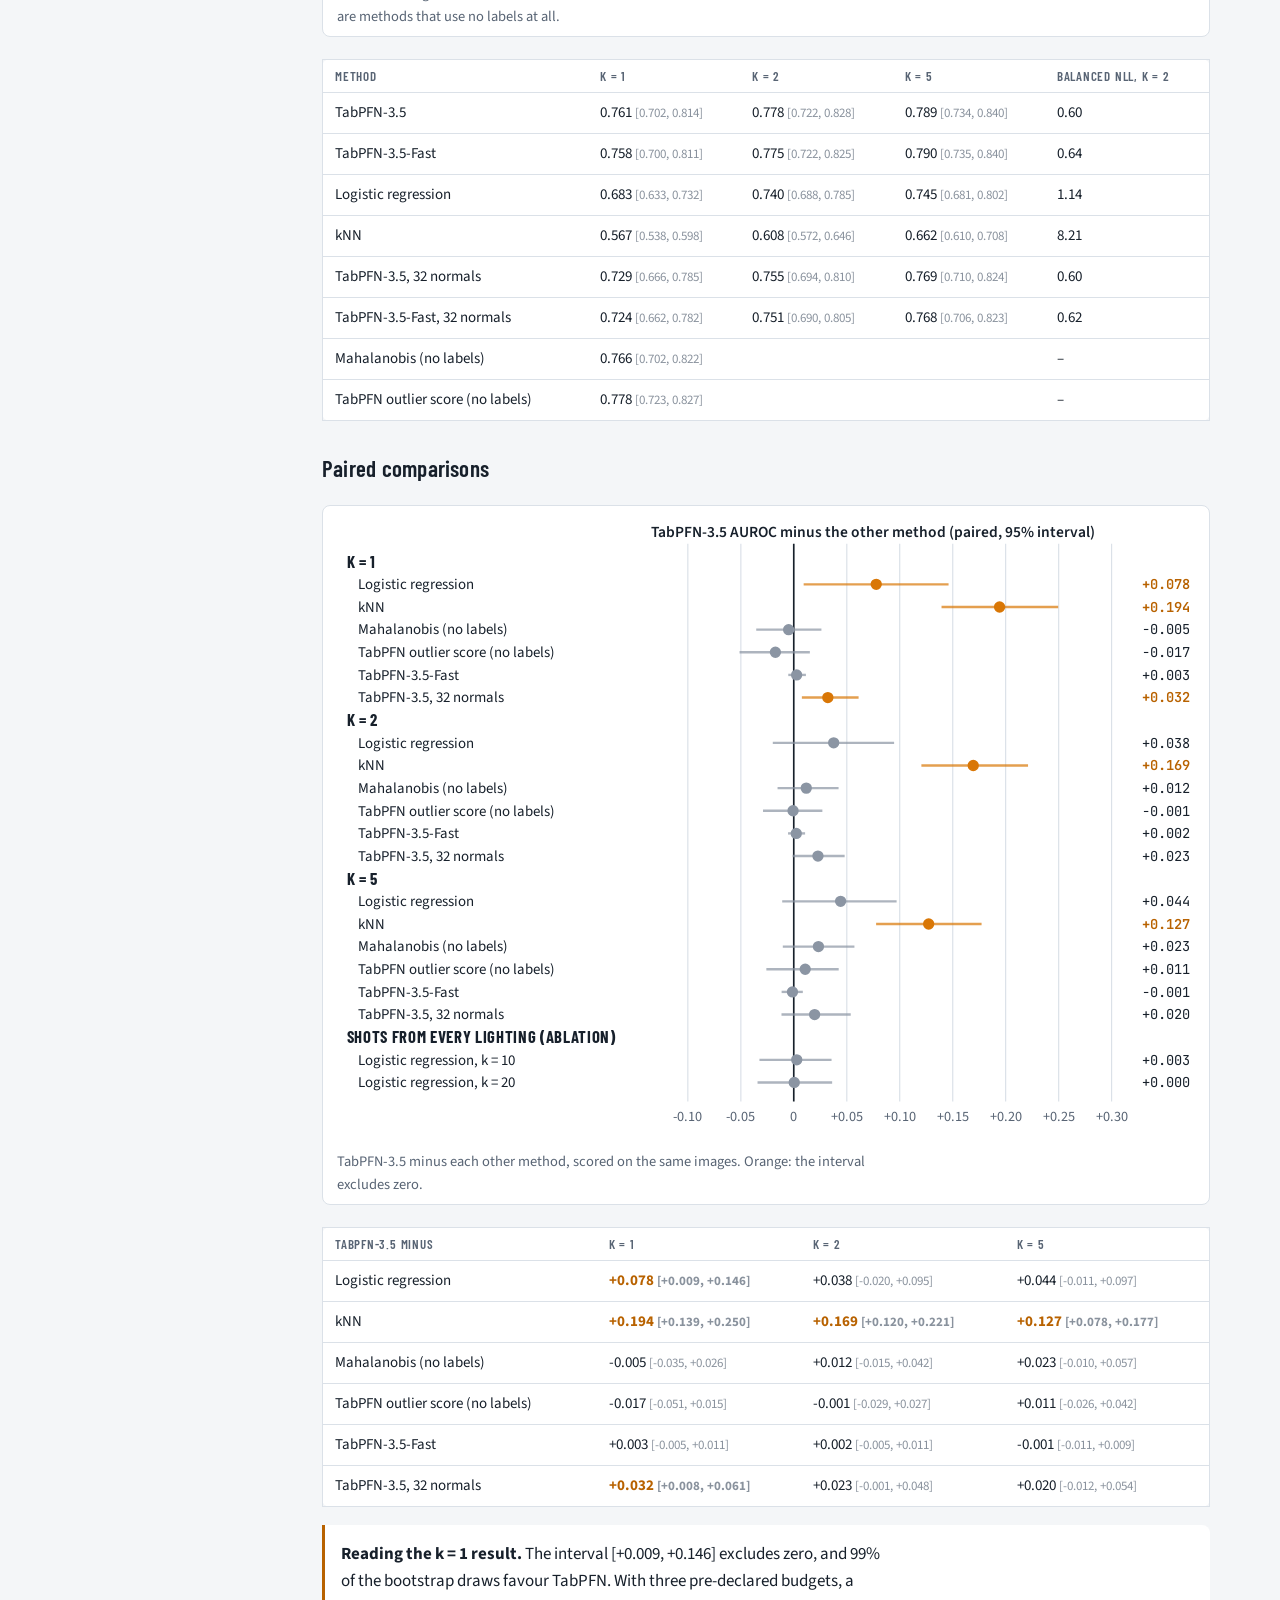
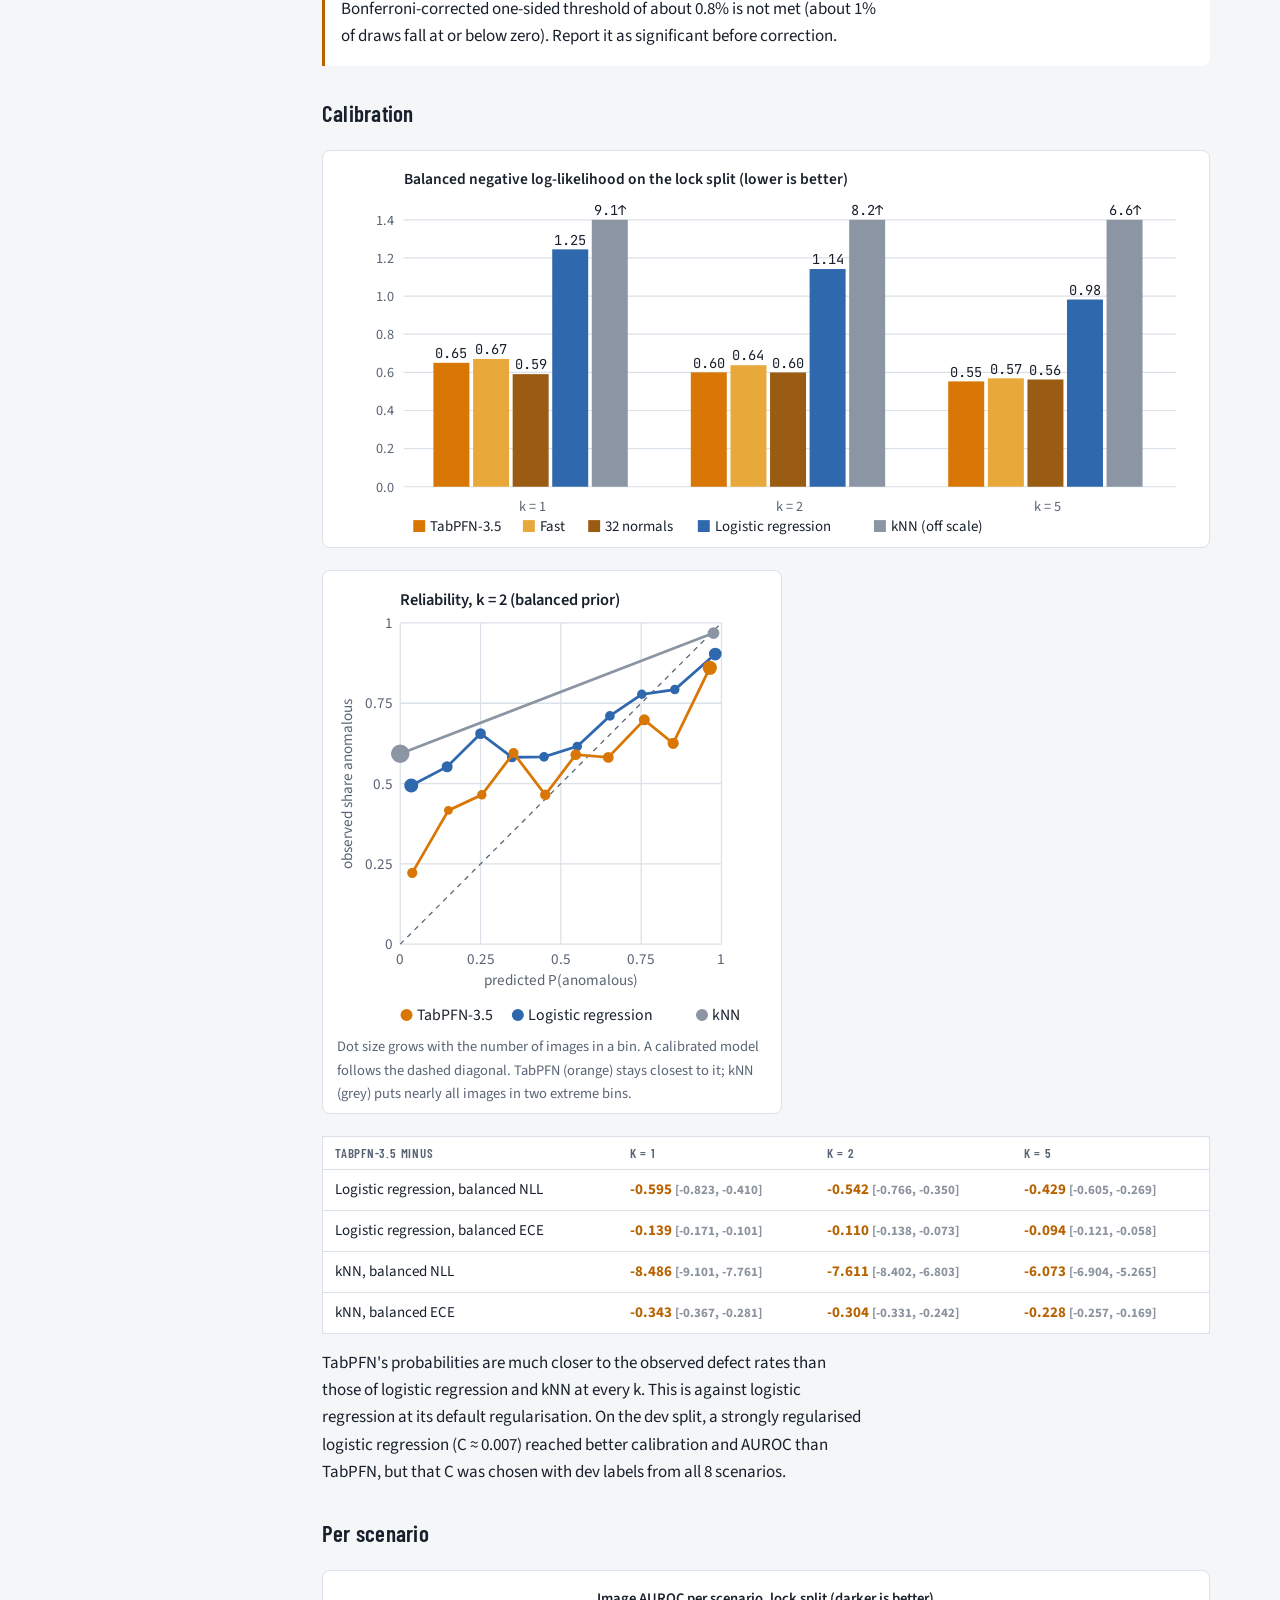
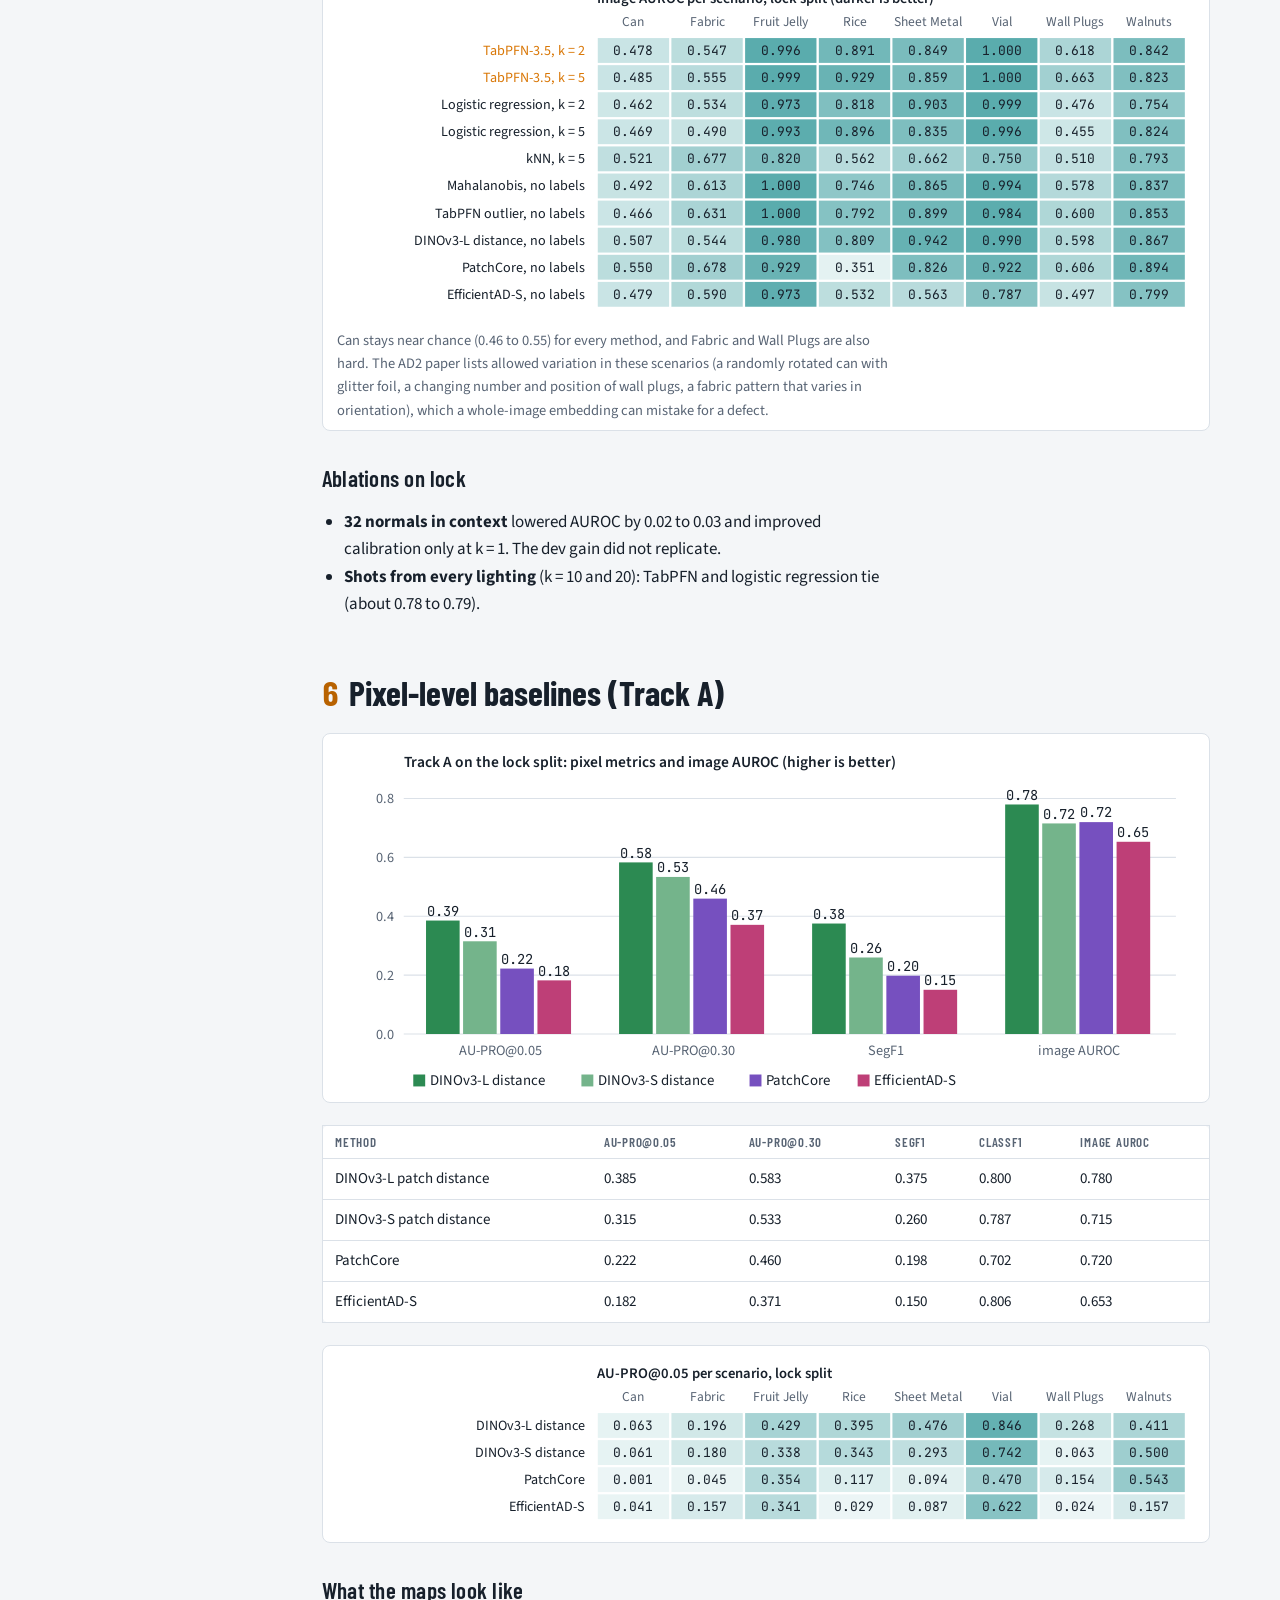
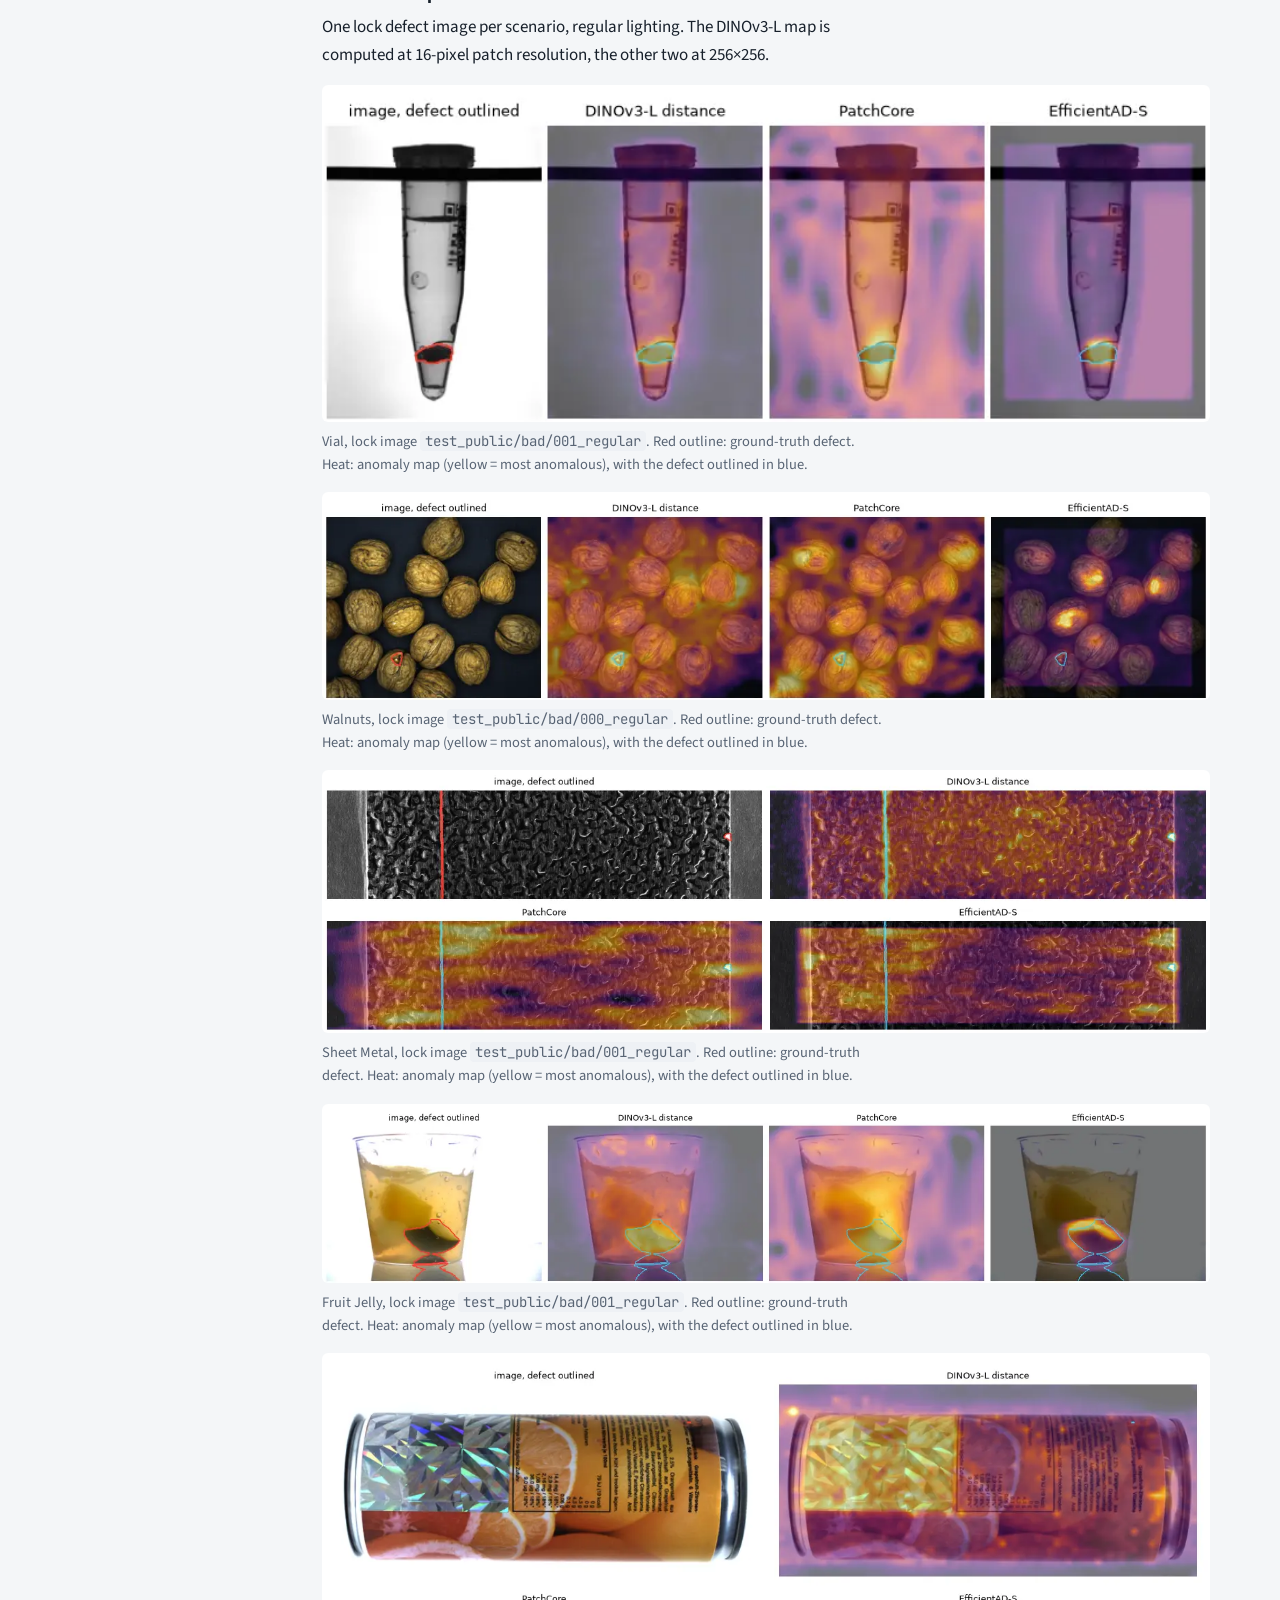
==== commit da3ead5e: "docs: map the rewritten history, finish the narration and declare the PatchCore study - Commit map w" ====
--- a/docs/report/index.html
+++ b/docs/report/index.html
@@ -123,7 +123,7 @@
 <div class="eyebrow">TabPFN-3.5 hackathon · few-shot industrial anomaly detection</div>
 <h1>Anometa on MVTec AD 2</h1>
 <p class="lede">Can TabPFN-3.5 turn a handful of labelled defect images into a useful defect detector, using only frozen features from a vision foundation model? We tested this on the 8 scenarios of MVTec AD 2, against supervised and label-free controls and against standard unsupervised baselines, with a protocol that evaluates the final configuration once on held-out data.</p>
-<p class="meta">[AI] Written by Claude (AI) from the project's run artifacts on 3 October 2026. Every number comes from <code>reports/lock/results.md</code>, the dev report and the <a href="../docs/experiment-log.html">experiment log</a>. Bracketed ranges are 95% bootstrap intervals over seeds and scenes.</p>
+<p class="meta">[AI] Written with AI assistance from the project's run artifacts on 3 October 2026. Every number comes from <code>reports/lock/results.md</code>, the dev report and the <a href="../docs/experiment-log.html">experiment log</a>. Bracketed ranges are 95% bootstrap intervals over seeds and scenes.</p>
 <div class="kpis">
 <div class="kpi"><b>0.761</b><span>TabPFN-3.5 lock AUROC with one labelled defect per scenario (logistic regression: 0.683)</span></div>
 <div class="kpi"><b>0.65</b><span>TabPFN-3.5 balanced NLL at k = 1, against 1.25 for logistic regression (lower is better)</span></div>
@@ -139,7 +139,7 @@
 <li><strong>TabPFN is much better calibrated.</strong> Its probabilities, corrected to a 50/50 prior, have about half the negative log-likelihood of logistic regression at every k. Logistic regression only matches it after its regularisation is tuned with labels that a few-shot user does not have.</li>
 <li><strong>TabPFN ties the label-free controls.</strong> A Mahalanobis distance (0.766) and TabPFN's own unsupervised outlier score (0.778) on the same features need no labels and are statistically level with TabPFN at k = 1 to 5. Logistic regression and kNN fall below them. On AD2, a few labels add little over a good novelty score, and TabPFN is the only supervised model here that keeps up.</li>
 <li><strong>The foundation-model features do most of the work.</strong> The training-free DINOv3-L patch distance map is the best of our pixel-level methods (AU-PRO@0.05 0.385, PatchCore 0.222, EfficientAD-S 0.182), and its image AUROC (0.780) is close to TabPFN's at k = 5. Its mean AU-PRO@0.05 is also above the AD2 paper's best, but it wins on only 4 of 8 scenarios, our PatchCore and EfficientAD-S are untuned and below the paper's numbers, and the test sets differ (section 6). This shows promise; a conclusive result needs tuning on both sides.</li>
-<li><strong>TabPFN-3.5-Fast matches TabPFN-3.5</strong> within 0.003 AUROC at every k, at about a quarter of the prediction time.</li>
+<li><strong>TabPFN-3.5-Fast matches TabPFN-3.5</strong> within 0.003 AUROC at every k, at about a third of the prediction time.</li>
 <li><strong>Post-freeze studies</strong> (section 8). TabPFN-3.5-Thinking matches local TabPFN-3.5 (AUROC +0.000 at k = 2) at about 200,000 API tokens per fit. Giving TabPFN a few good images under a new light improves its calibration there but not its ranking, because with DINOv3-L features the lighting gap is already only about 0.01 AUROC. A prototype that scores one row per patch gives TabPFN anomaly maps that beat the DINOv3 distance map by 0.06 to 0.07 AU-PRO@0.05 over all 8 scenarios (dev split), and beat logistic regression on the same rows.</li>
 <li><strong>The lock split changed the story.</strong> On the dev split TabPFN and logistic regression looked level, with one scenario (wall plugs) favouring logistic regression. On the untouched lock split that scenario reversed. Small per-scenario differences on AD2 are within scene-sampling noise.</li>
 </ul>
@@ -395,7 +395,7 @@
 </ol>
 
 </section>
-<footer>[AI] Generated by Claude from Anometa's artifacts. Code: Apache-2.0. MVTec AD 2: CC BY-NC-SA 4.0. TabPFN-3.5 weights: non-commercial licence. Built with DINOv3 under the DINOv3 License.</footer>
+<footer>[AI] Generated with AI assistance from Anometa's artifacts. Code: Apache-2.0. MVTec AD 2: CC BY-NC-SA 4.0. TabPFN-3.5 weights: non-commercial licence. Built with DINOv3 under the DINOv3 License.</footer>
 </main>
 </div>
 
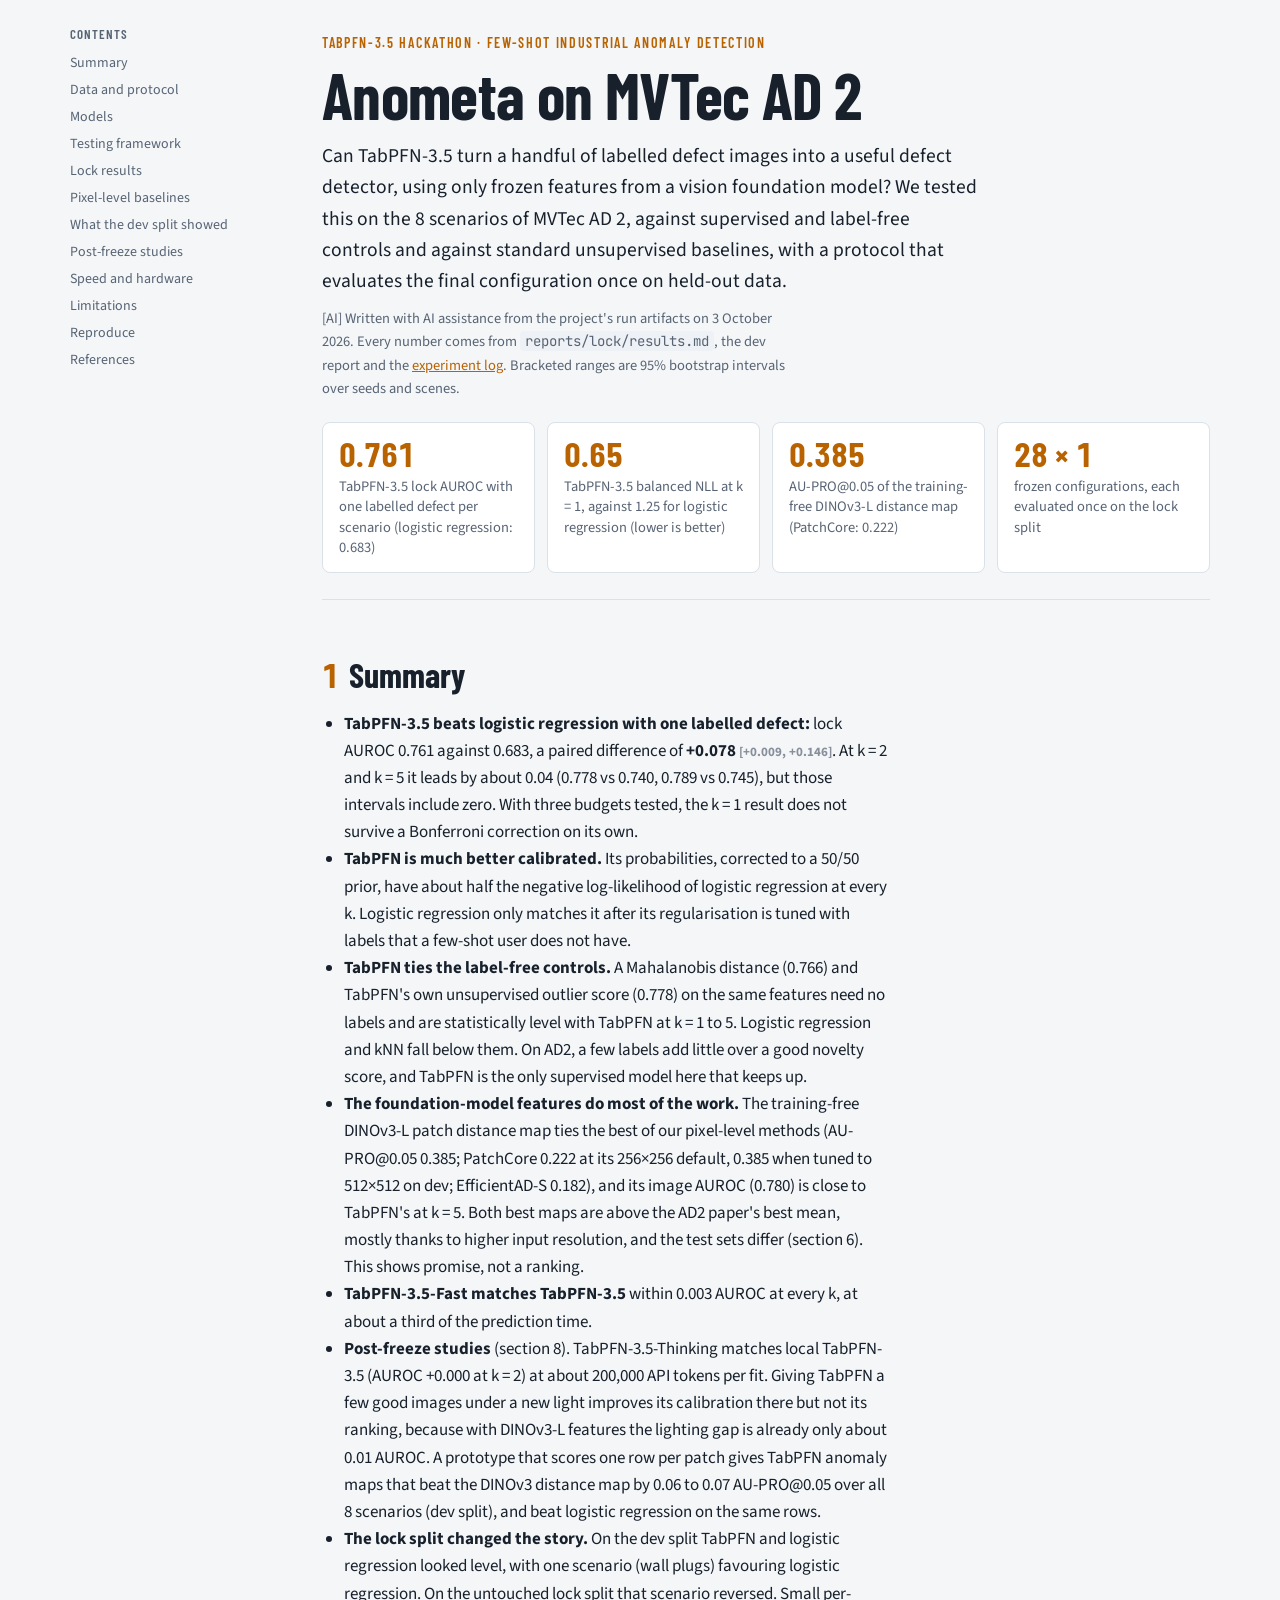
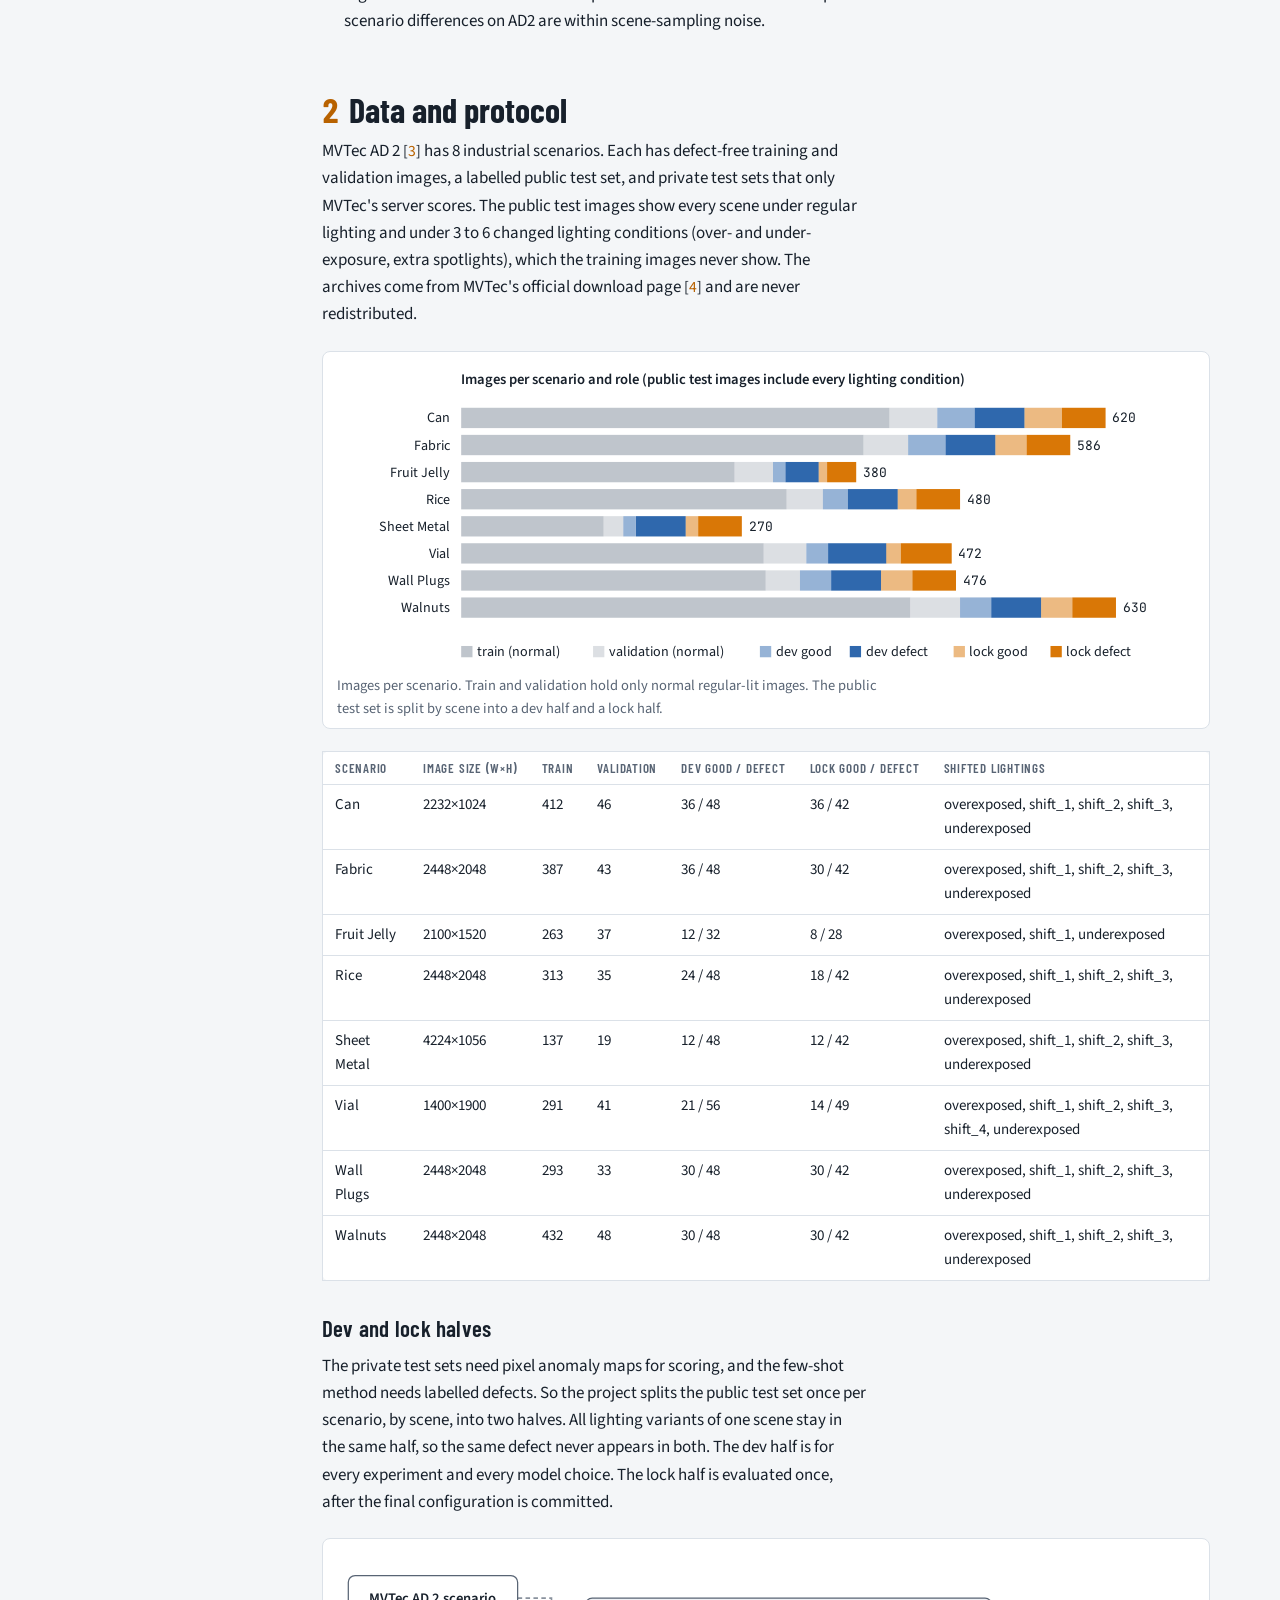
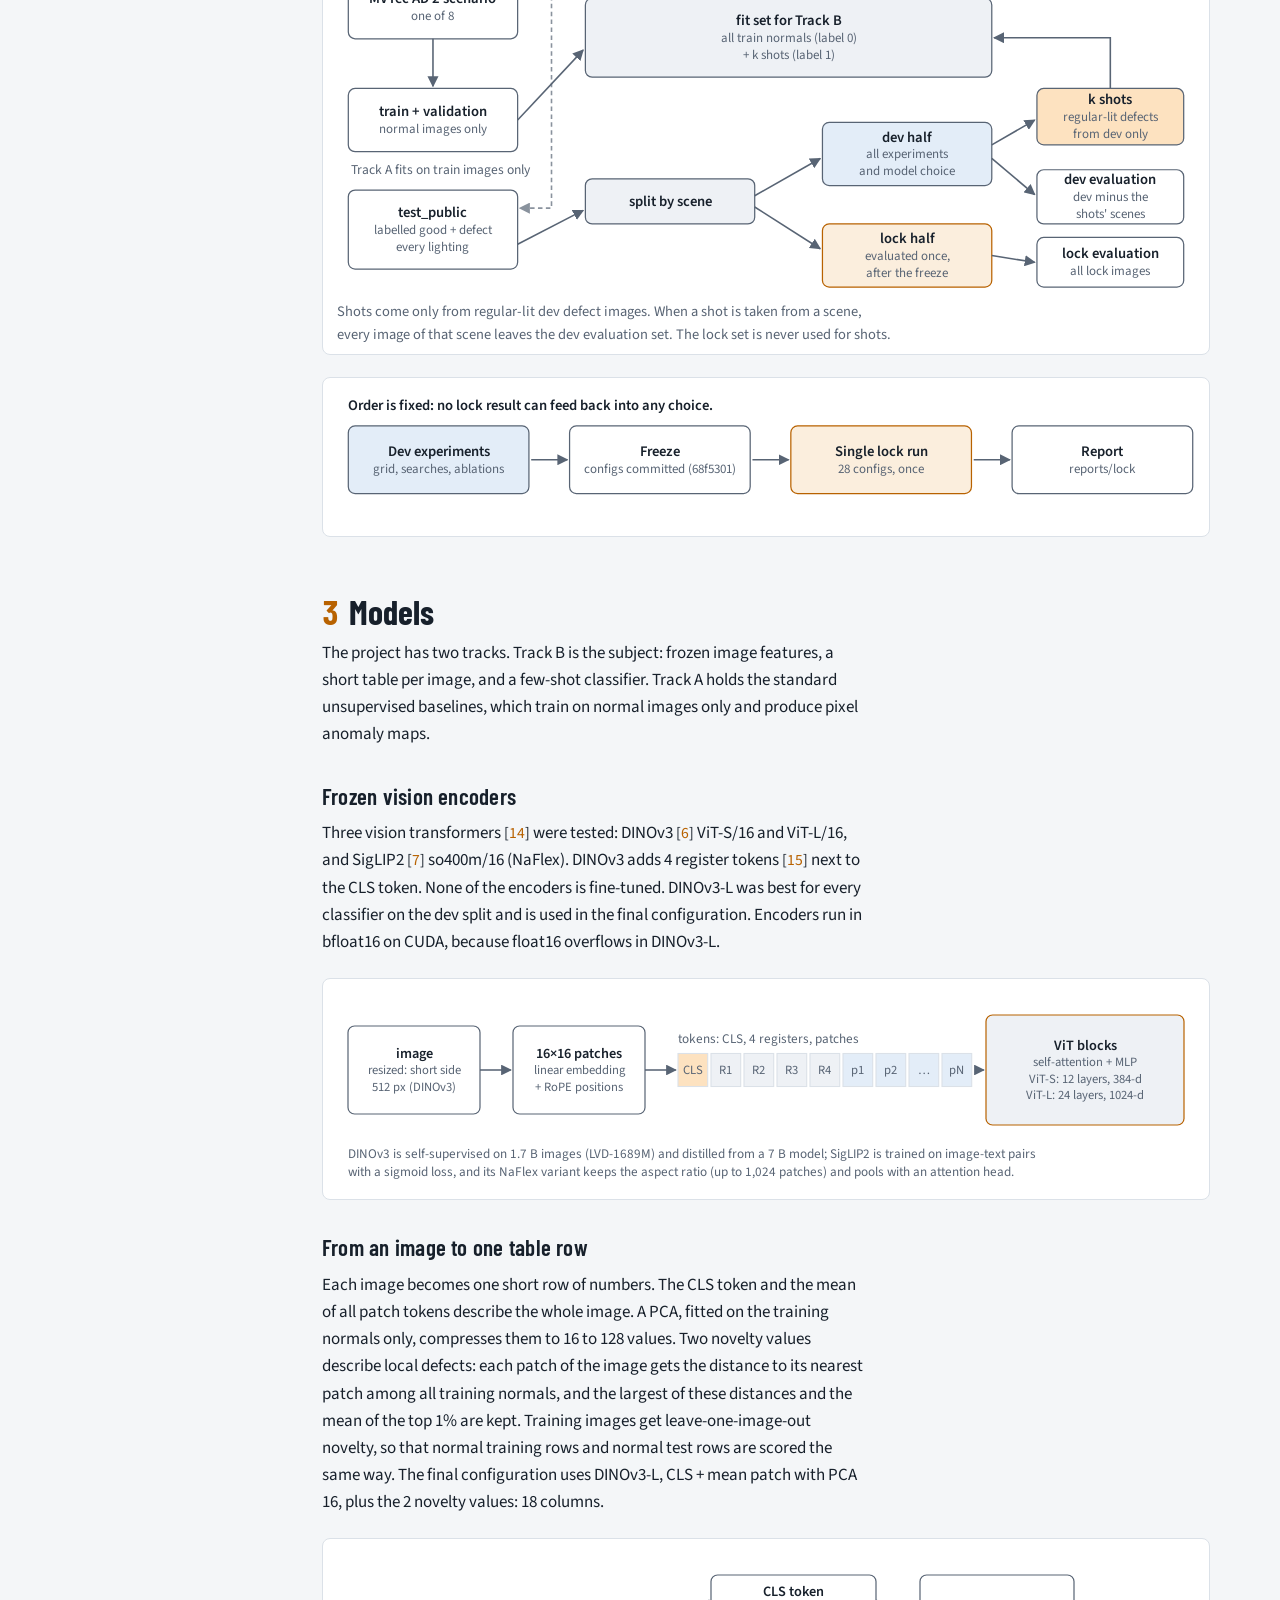
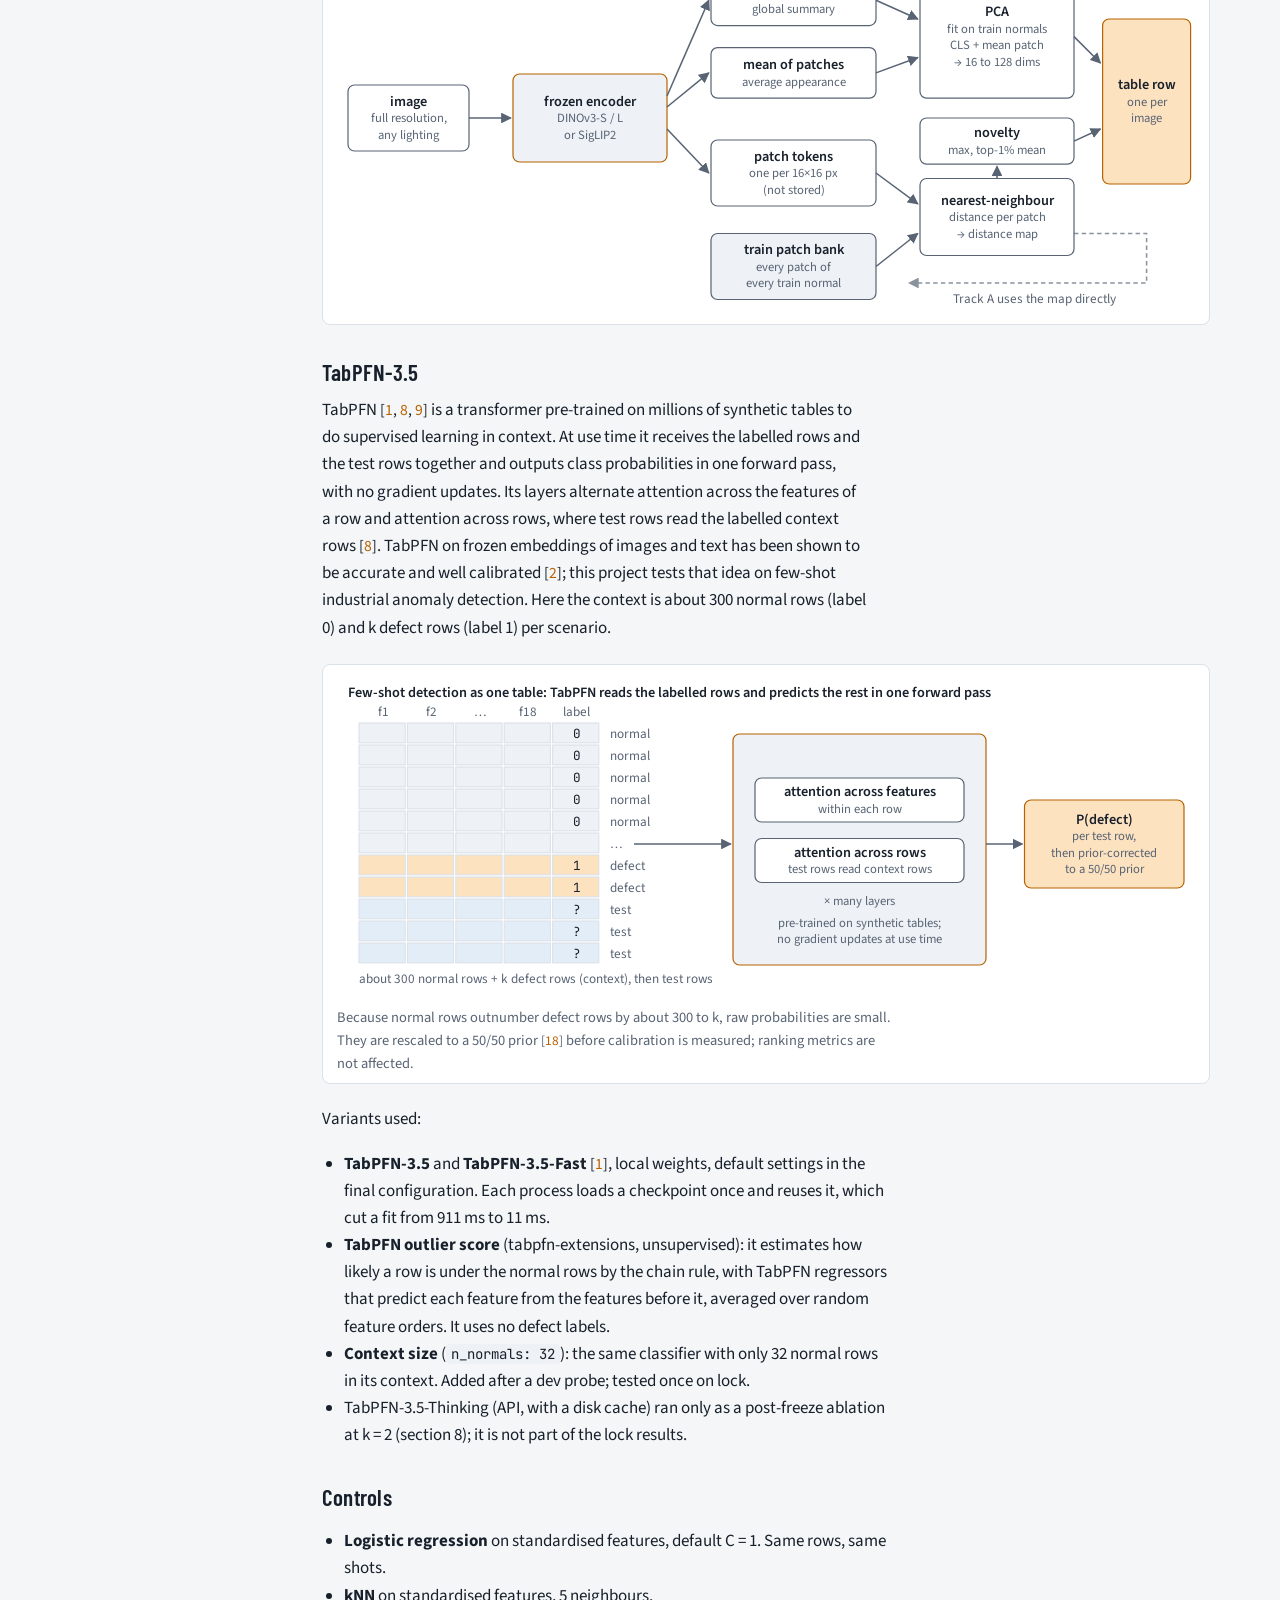
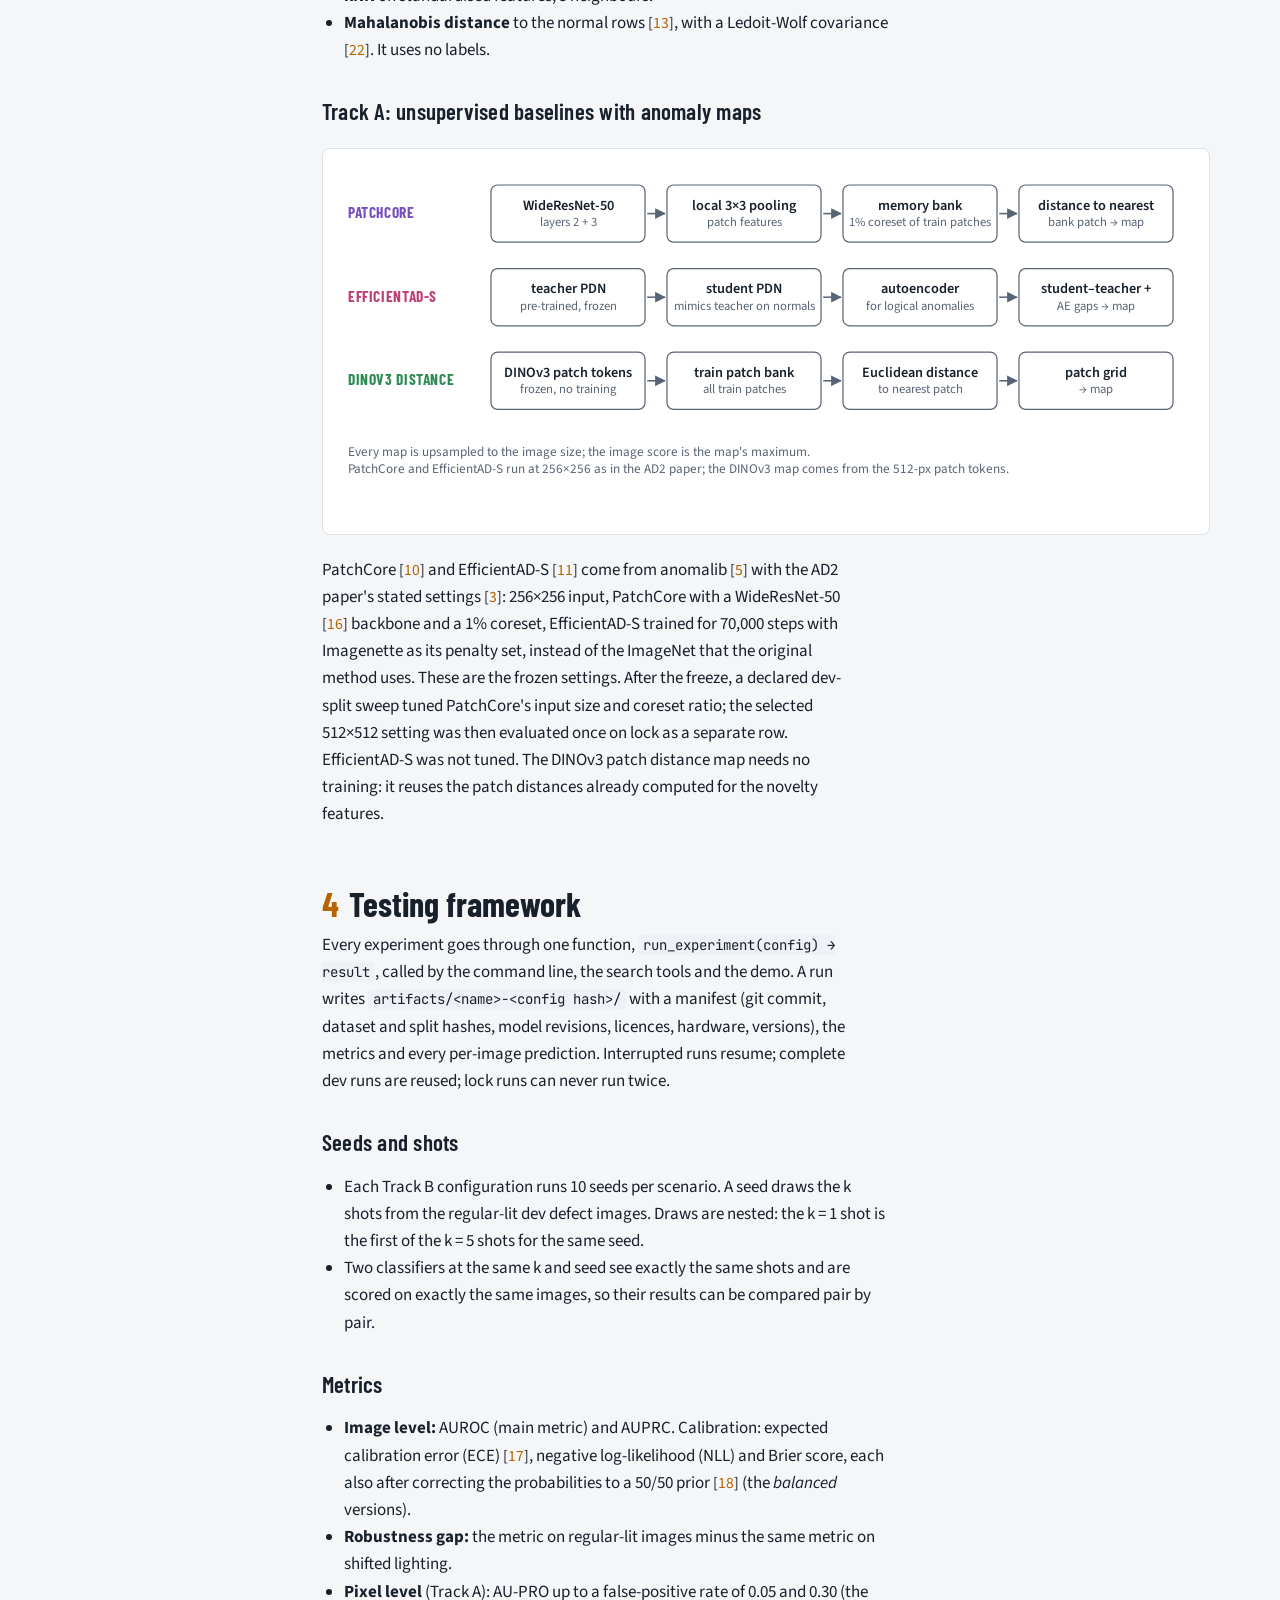
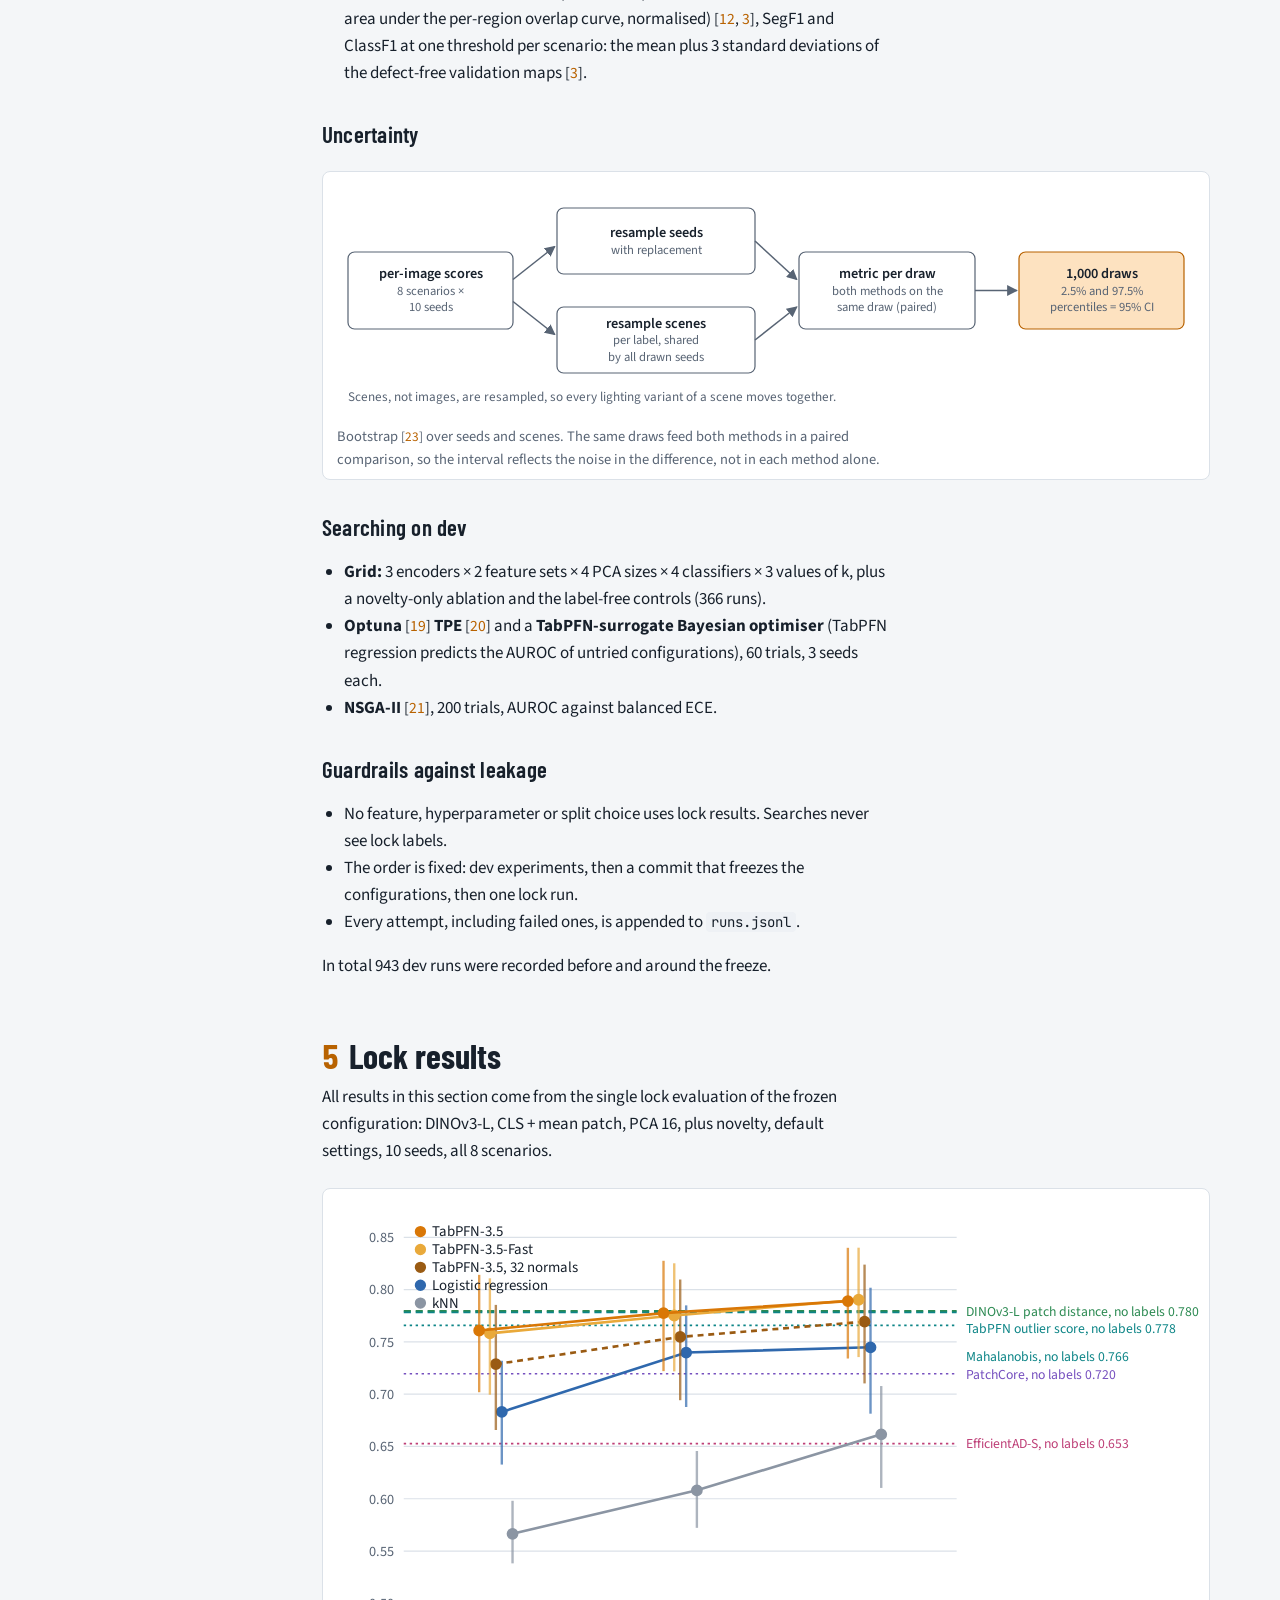
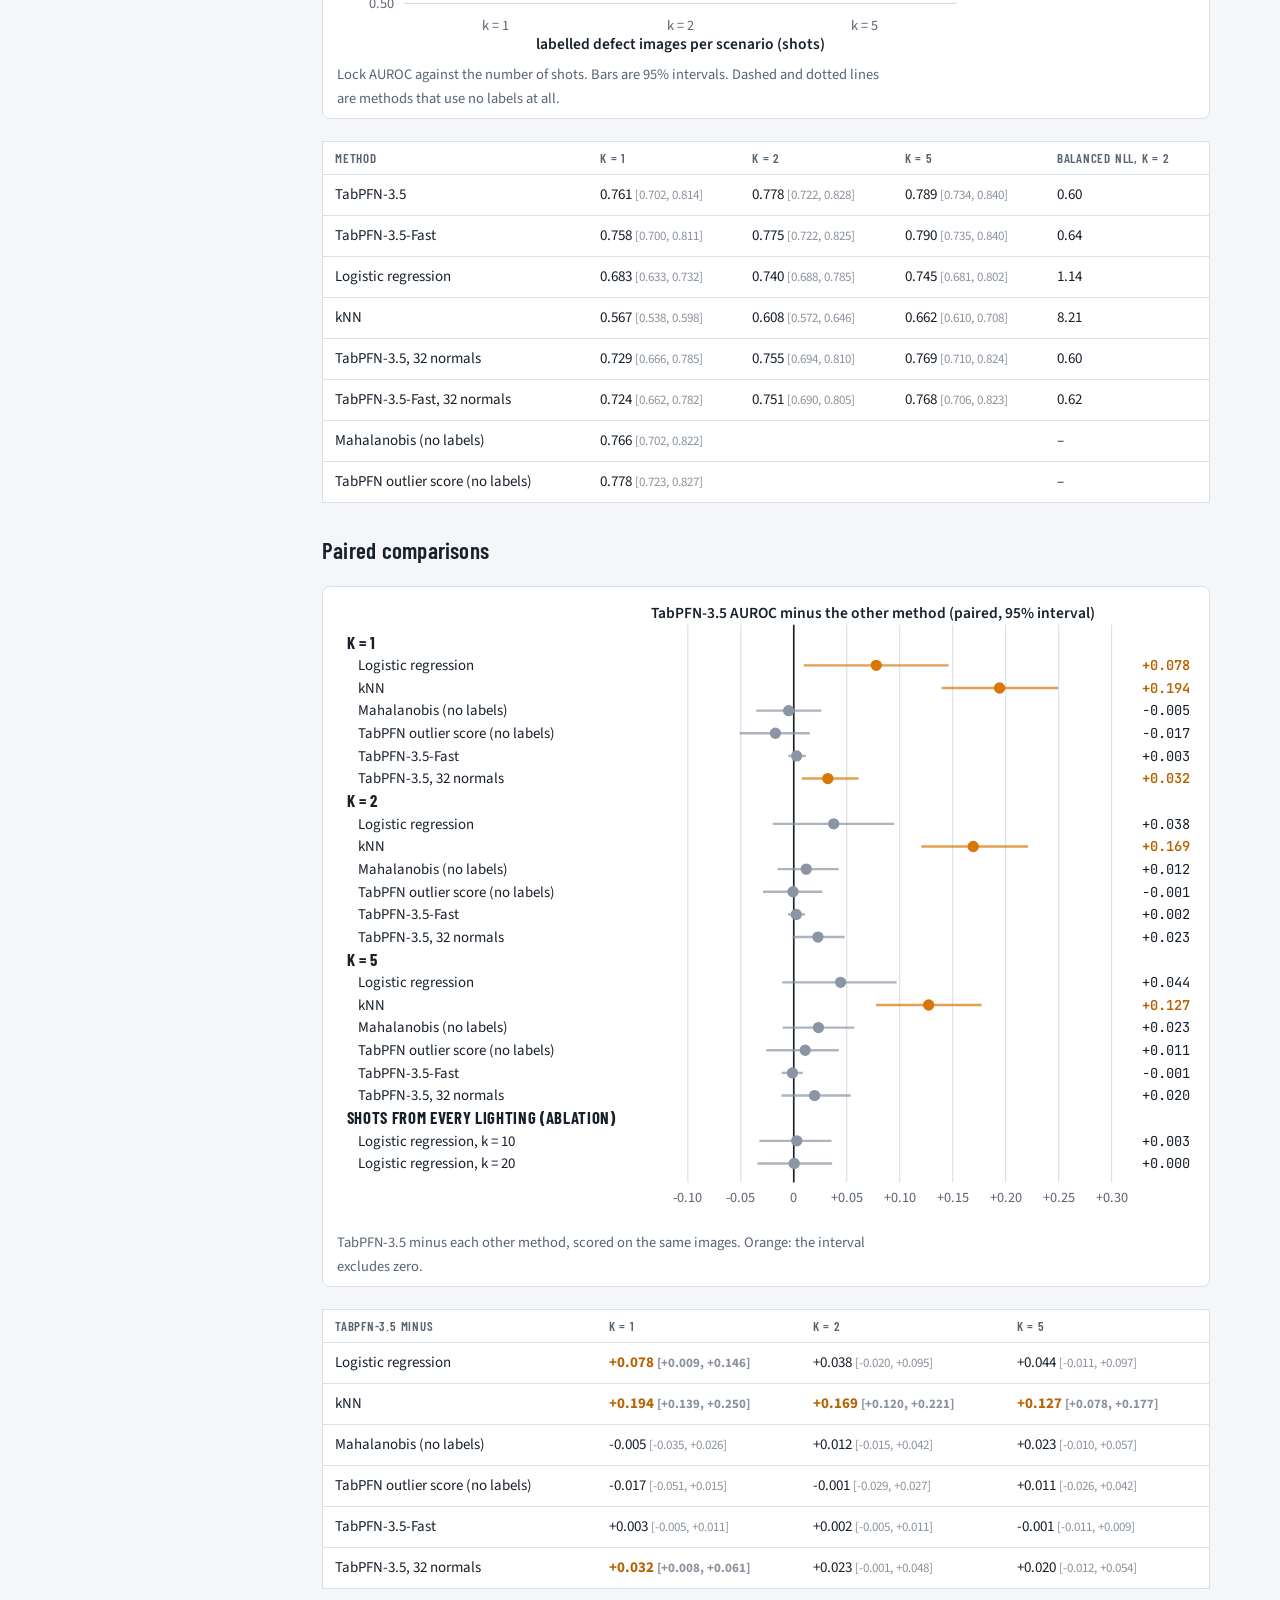
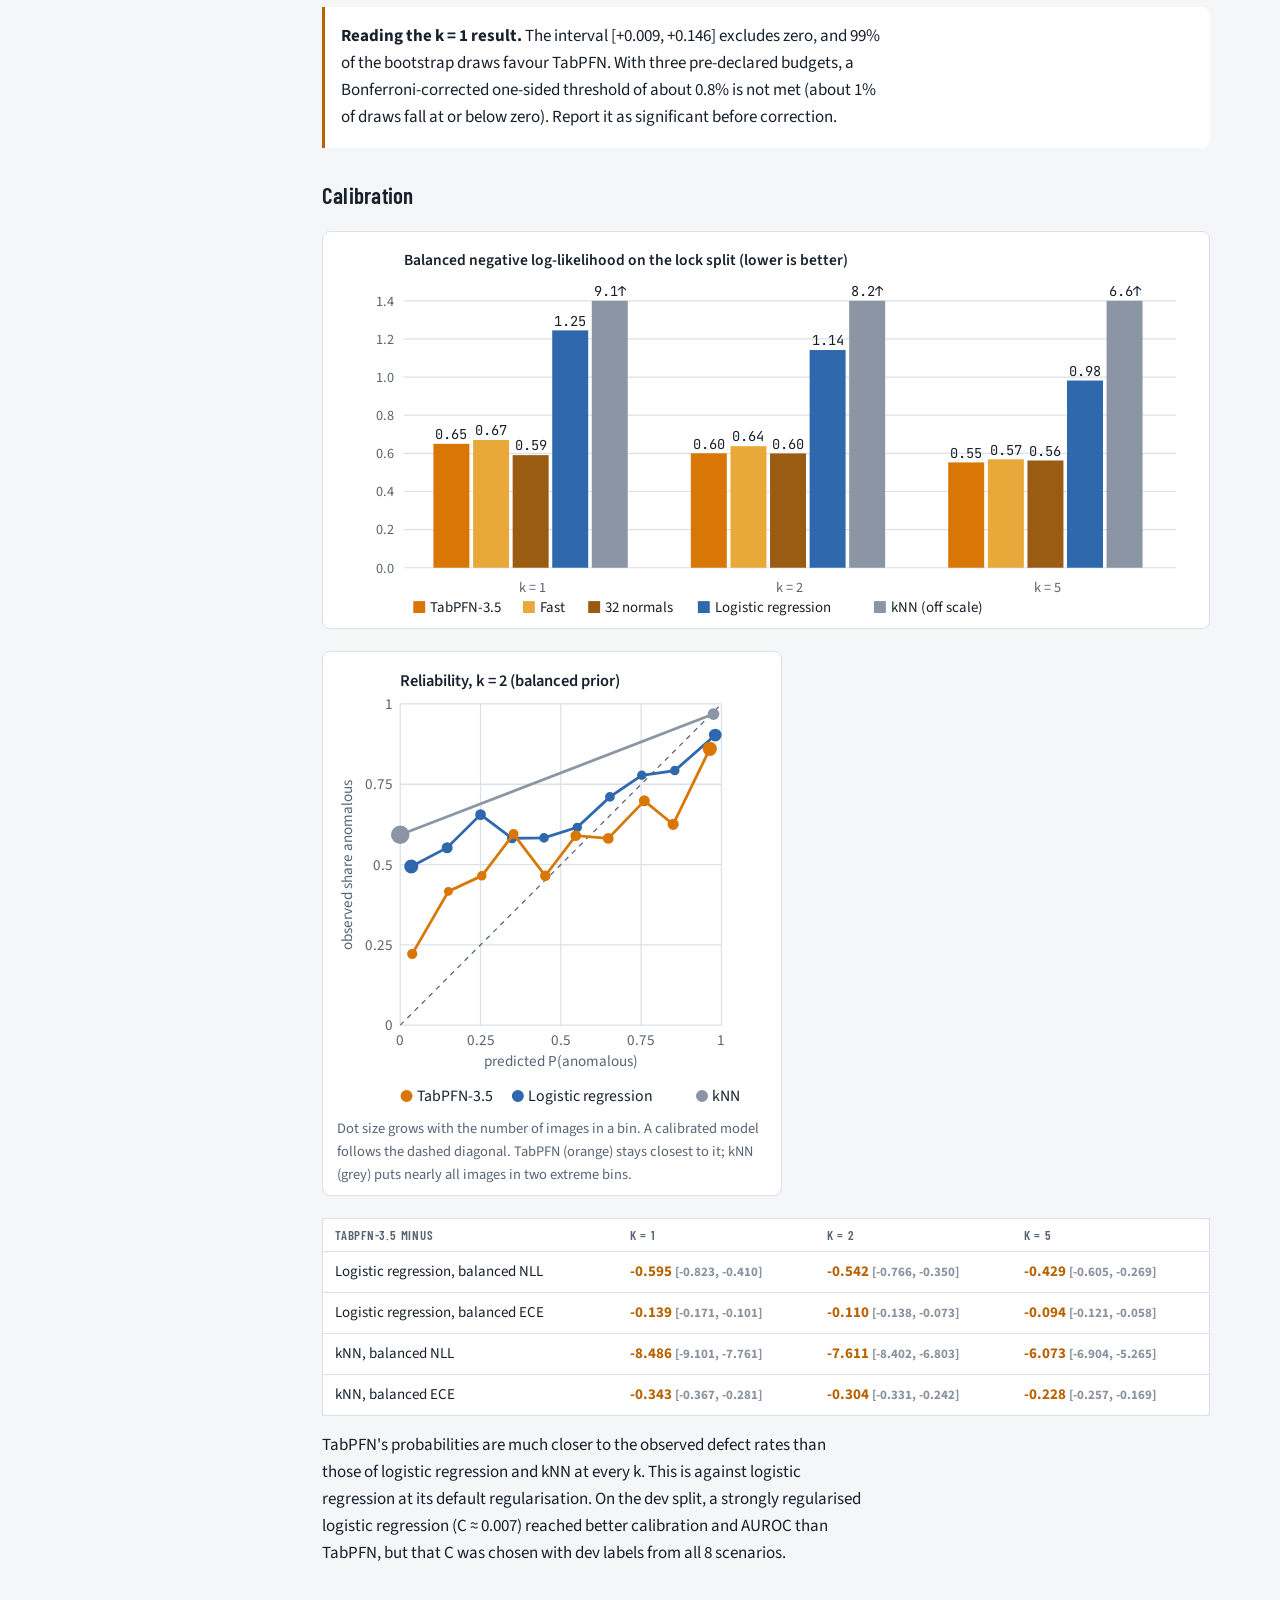
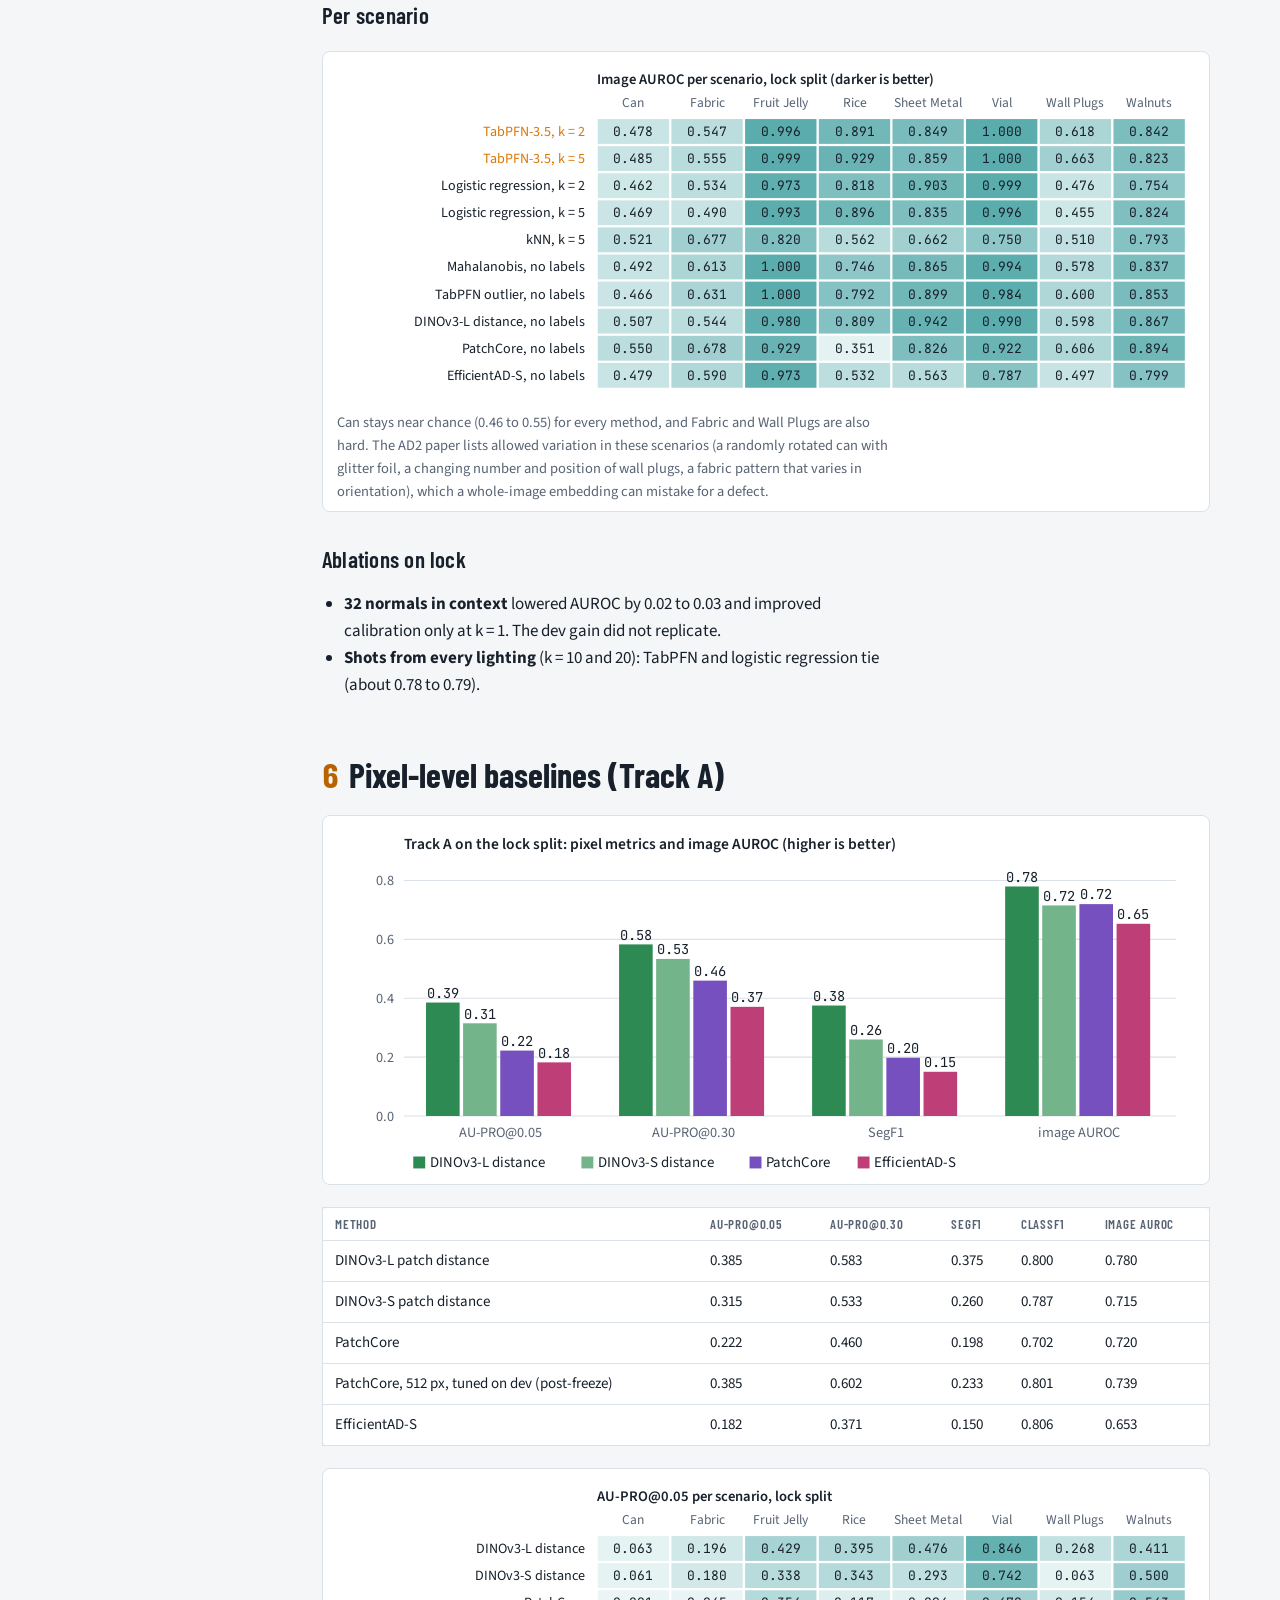
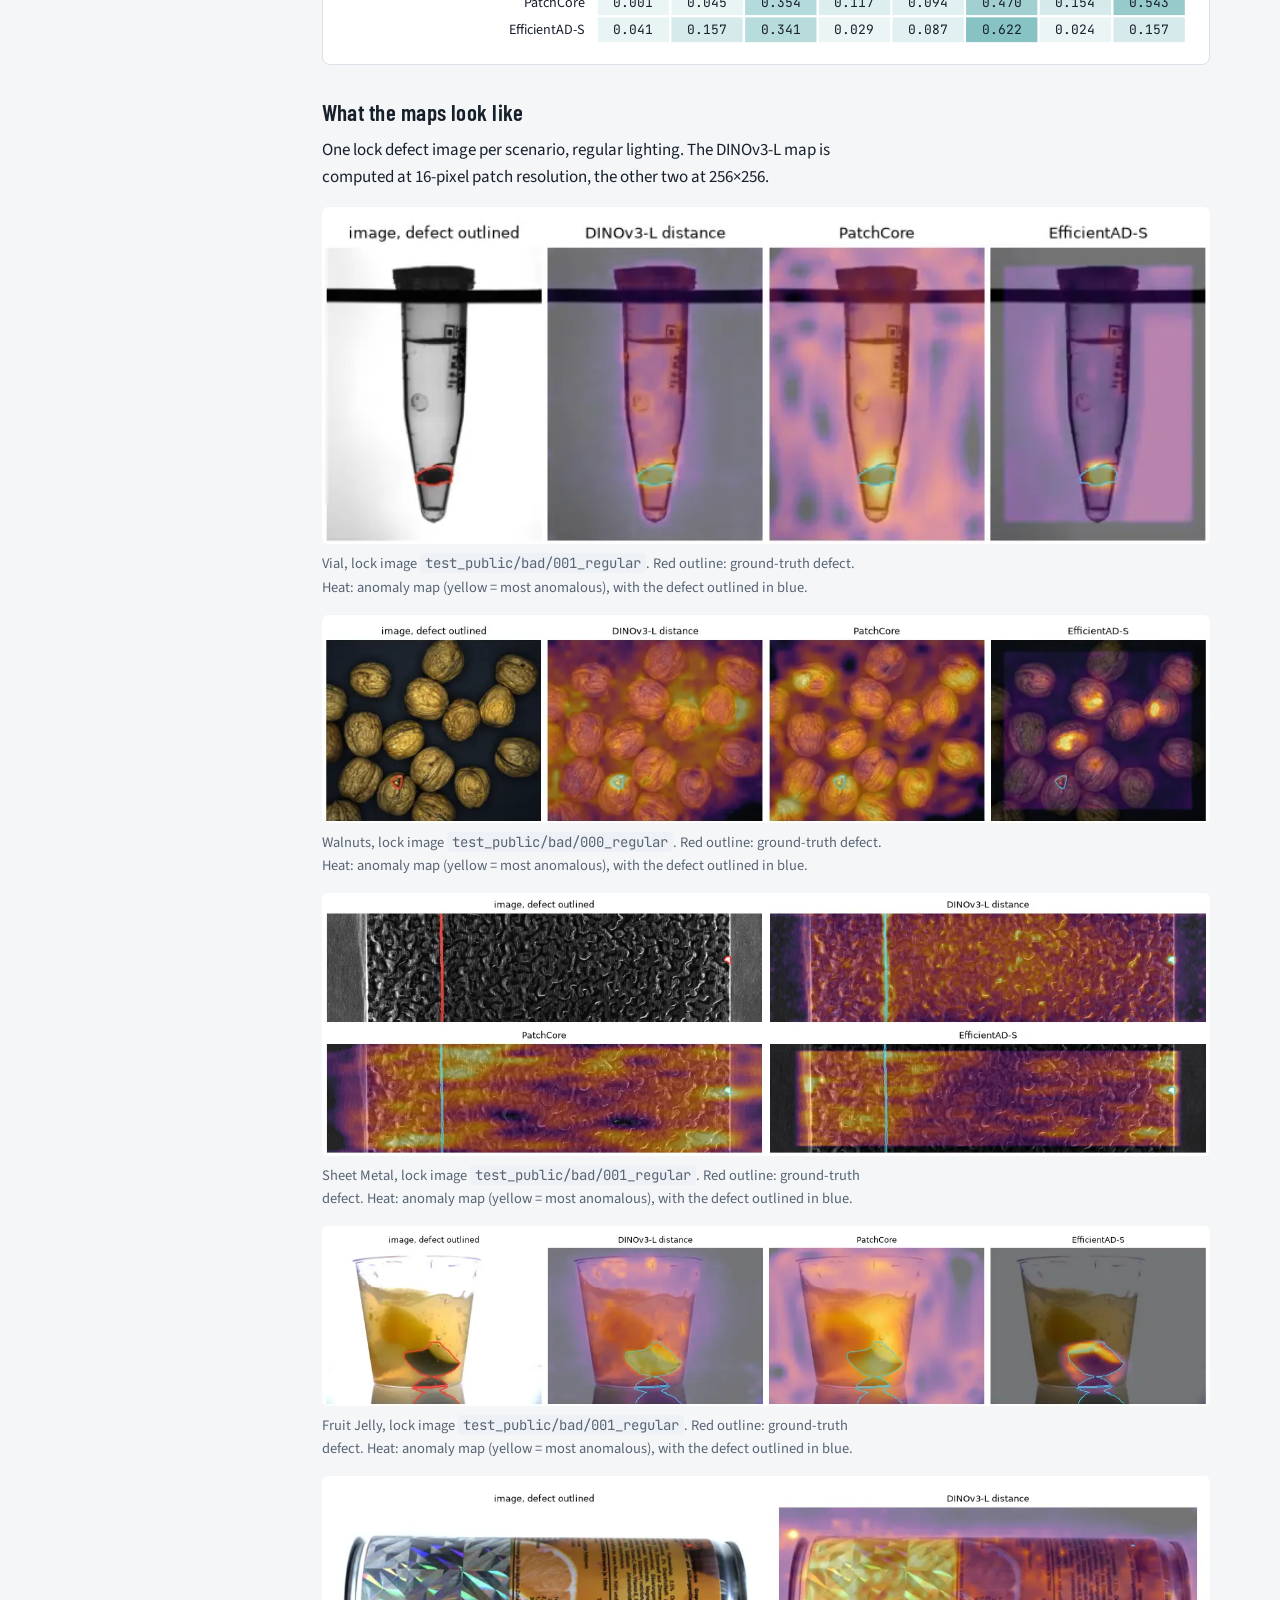
==== commit 78acfd31: "docs: report the tuned PatchCore and the finished lighting runs - Tuned PatchCore (512x512) on dev a" ====
--- a/docs/report/index.html
+++ b/docs/report/index.html
@@ -138,7 +138,7 @@
 <li><strong>TabPFN-3.5 beats logistic regression with one labelled defect:</strong> lock AUROC 0.761 against 0.683, a paired difference of <strong>+0.078 <span class="ci">[+0.009, +0.146]</span></strong>. At k = 2 and k = 5 it leads by about 0.04 (0.778 vs 0.740, 0.789 vs 0.745), but those intervals include zero. With three budgets tested, the k = 1 result does not survive a Bonferroni correction on its own.</li>
 <li><strong>TabPFN is much better calibrated.</strong> Its probabilities, corrected to a 50/50 prior, have about half the negative log-likelihood of logistic regression at every k. Logistic regression only matches it after its regularisation is tuned with labels that a few-shot user does not have.</li>
 <li><strong>TabPFN ties the label-free controls.</strong> A Mahalanobis distance (0.766) and TabPFN's own unsupervised outlier score (0.778) on the same features need no labels and are statistically level with TabPFN at k = 1 to 5. Logistic regression and kNN fall below them. On AD2, a few labels add little over a good novelty score, and TabPFN is the only supervised model here that keeps up.</li>
-<li><strong>The foundation-model features do most of the work.</strong> The training-free DINOv3-L patch distance map is the best of our pixel-level methods (AU-PRO@0.05 0.385, PatchCore 0.222, EfficientAD-S 0.182), and its image AUROC (0.780) is close to TabPFN's at k = 5. Its mean AU-PRO@0.05 is also above the AD2 paper's best, but it wins on only 4 of 8 scenarios, our PatchCore and EfficientAD-S are untuned and below the paper's numbers, and the test sets differ (section 6). This shows promise; a conclusive result needs tuning on both sides.</li>
+<li><strong>The foundation-model features do most of the work.</strong> The training-free DINOv3-L patch distance map ties the best of our pixel-level methods (AU-PRO@0.05 0.385; PatchCore 0.222 at its 256×256 default, 0.385 when tuned to 512×512 on dev; EfficientAD-S 0.182), and its image AUROC (0.780) is close to TabPFN's at k = 5. Both best maps are above the AD2 paper's best mean, mostly thanks to higher input resolution, and the test sets differ (section 6). This shows promise, not a ranking.</li>
 <li><strong>TabPFN-3.5-Fast matches TabPFN-3.5</strong> within 0.003 AUROC at every k, at about a third of the prediction time.</li>
 <li><strong>Post-freeze studies</strong> (section 8). TabPFN-3.5-Thinking matches local TabPFN-3.5 (AUROC +0.000 at k = 2) at about 200,000 API tokens per fit. Giving TabPFN a few good images under a new light improves its calibration there but not its ranking, because with DINOv3-L features the lighting gap is already only about 0.01 AUROC. A prototype that scores one row per patch gives TabPFN anomaly maps that beat the DINOv3 distance map by 0.06 to 0.07 AU-PRO@0.05 over all 8 scenarios (dev split), and beat logistic regression on the same rows.</li>
 <li><strong>The lock split changed the story.</strong> On the dev split TabPFN and logistic regression looked level, with one scenario (wall plugs) favouring logistic regression. On the untouched lock split that scenario reversed. Small per-scenario differences on AD2 are within scene-sampling noise.</li>
@@ -183,7 +183,7 @@
 </ul>
 <h3>Track A: unsupervised baselines with anomaly maps</h3>
 <figure class="plot"><svg class="diagram" viewBox="0 0 780 330" role="img" aria-label="Track A unsupervised baselines" preserveAspectRatio="xMidYMid meet"><defs><marker id="ah" viewBox="0 0 10 10" refX="9" refY="5" markerWidth="7" markerHeight="7" orient="auto-start-reverse"><path d="M0,0 L10,5 L0,10 z" class="ahead"/></marker></defs><text x="10.0" y="50.0" class="hd s-pc-t" text-anchor="start" >PatchCore</text><rect x="140.0" y="20.0" width="140.0" height="52.0" class="node" rx="6"/><text x="210.0" y="42.5" class="nt" text-anchor="middle" >WideResNet-50</text><text x="210.0" y="57.5" class="ns" text-anchor="middle" >layers 2 + 3</text><rect x="300.0" y="20.0" width="140.0" height="52.0" class="node" rx="6"/><text x="370.0" y="42.5" class="nt" text-anchor="middle" >local 3×3 pooling</text><text x="370.0" y="57.5" class="ns" text-anchor="middle" >patch features</text><line x1="282.0" y1="46.0" x2="298.0" y2="46.0" class="edge" marker-end="url(#ah)"/><rect x="460.0" y="20.0" width="140.0" height="52.0" class="node" rx="6"/><text x="530.0" y="42.5" class="nt" text-anchor="middle" >memory bank</text><text x="530.0" y="57.5" class="ns" text-anchor="middle" >1% coreset of train patches</text><line x1="442.0" y1="46.0" x2="458.0" y2="46.0" class="edge" marker-end="url(#ah)"/><rect x="620.0" y="20.0" width="140.0" height="52.0" class="node" rx="6"/><text x="690.0" y="42.5" class="nt" text-anchor="middle" >distance to nearest</text><text x="690.0" y="57.5" class="ns" text-anchor="middle" >bank patch → map</text><line x1="602.0" y1="46.0" x2="618.0" y2="46.0" class="edge" marker-end="url(#ah)"/><text x="10.0" y="126.0" class="hd s-ead-t" text-anchor="start" >EfficientAD-S</text><rect x="140.0" y="96.0" width="140.0" height="52.0" class="node" rx="6"/><text x="210.0" y="118.5" class="nt" text-anchor="middle" >teacher PDN</text><text x="210.0" y="133.5" class="ns" text-anchor="middle" >pre-trained, frozen</text><rect x="300.0" y="96.0" width="140.0" height="52.0" class="node" rx="6"/><text x="370.0" y="118.5" class="nt" text-anchor="middle" >student PDN</text><text x="370.0" y="133.5" class="ns" text-anchor="middle" >mimics teacher on normals</text><line x1="282.0" y1="122.0" x2="298.0" y2="122.0" class="edge" marker-end="url(#ah)"/><rect x="460.0" y="96.0" width="140.0" height="52.0" class="node" rx="6"/><text x="530.0" y="118.5" class="nt" text-anchor="middle" >autoencoder</text><text x="530.0" y="133.5" class="ns" text-anchor="middle" >for logical anomalies</text><line x1="442.0" y1="122.0" x2="458.0" y2="122.0" class="edge" marker-end="url(#ah)"/><rect x="620.0" y="96.0" width="140.0" height="52.0" class="node" rx="6"/><text x="690.0" y="118.5" class="nt" text-anchor="middle" >student–teacher +</text><text x="690.0" y="133.5" class="ns" text-anchor="middle" >AE gaps → map</text><line x1="602.0" y1="122.0" x2="618.0" y2="122.0" class="edge" marker-end="url(#ah)"/><text x="10.0" y="202.0" class="hd s-dl-t" text-anchor="start" >DINOv3 distance</text><rect x="140.0" y="172.0" width="140.0" height="52.0" class="node" rx="6"/><text x="210.0" y="194.5" class="nt" text-anchor="middle" >DINOv3 patch tokens</text><text x="210.0" y="209.5" class="ns" text-anchor="middle" >frozen, no training</text><rect x="300.0" y="172.0" width="140.0" height="52.0" class="node" rx="6"/><text x="370.0" y="194.5" class="nt" text-anchor="middle" >train patch bank</text><text x="370.0" y="209.5" class="ns" text-anchor="middle" >all train patches</text><line x1="282.0" y1="198.0" x2="298.0" y2="198.0" class="edge" marker-end="url(#ah)"/><rect x="460.0" y="172.0" width="140.0" height="52.0" class="node" rx="6"/><text x="530.0" y="194.5" class="nt" text-anchor="middle" >Euclidean distance</text><text x="530.0" y="209.5" class="ns" text-anchor="middle" >to nearest patch</text><line x1="442.0" y1="198.0" x2="458.0" y2="198.0" class="edge" marker-end="url(#ah)"/><rect x="620.0" y="172.0" width="140.0" height="52.0" class="node" rx="6"/><text x="690.0" y="194.5" class="nt" text-anchor="middle" >patch grid</text><text x="690.0" y="209.5" class="ns" text-anchor="middle" >→ map</text><line x1="602.0" y1="198.0" x2="618.0" y2="198.0" class="edge" marker-end="url(#ah)"/><text x="10.0" y="266.0" class="ax" text-anchor="start" >Every map is upsampled to the image size; the image score is the map&#x27;s maximum.</text><text x="10.0" y="282.0" class="ax" text-anchor="start" >PatchCore and EfficientAD-S run at 256×256 as in the AD2 paper; the DINOv3 map comes from the 512-px patch tokens.</text></svg></figure>
-<p>PatchCore <span class="cite">[<a href="#ref-10">10</a>]</span> and EfficientAD-S <span class="cite">[<a href="#ref-11">11</a>]</span> come from anomalib <span class="cite">[<a href="#ref-5">5</a>]</span> with the AD2 paper's stated settings <span class="cite">[<a href="#ref-3">3</a>]</span> and are not tuned: 256×256 input, PatchCore with a WideResNet-50 <span class="cite">[<a href="#ref-16">16</a>]</span> backbone and a 1% coreset, EfficientAD-S trained for 70,000 steps with Imagenette as its penalty set, instead of the ImageNet that the original method uses. The DINOv3 patch distance map needs no training: it reuses the patch distances already computed for the novelty features.</p>
+<p>PatchCore <span class="cite">[<a href="#ref-10">10</a>]</span> and EfficientAD-S <span class="cite">[<a href="#ref-11">11</a>]</span> come from anomalib <span class="cite">[<a href="#ref-5">5</a>]</span> with the AD2 paper's stated settings <span class="cite">[<a href="#ref-3">3</a>]</span>: 256×256 input, PatchCore with a WideResNet-50 <span class="cite">[<a href="#ref-16">16</a>]</span> backbone and a 1% coreset, EfficientAD-S trained for 70,000 steps with Imagenette as its penalty set, instead of the ImageNet that the original method uses. These are the frozen settings. After the freeze, a declared dev-split sweep tuned PatchCore's input size and coreset ratio; the selected 512×512 setting was then evaluated once on lock as a separate row. EfficientAD-S was not tuned. The DINOv3 patch distance map needs no training: it reuses the patch distances already computed for the novelty features.</p>
 </section>
 
 <section id="framework">
@@ -243,7 +243,7 @@
 <section id="tracka">
 <h2><span class="n">6</span>Pixel-level baselines (Track A)</h2>
 <figure class="plot"><svg class="chart" viewBox="0 0 720 290" role="img" aria-label="Track A lock metrics" preserveAspectRatio="xMidYMid meet"><line x1="56.0" y1="240.0" x2="704.0" y2="240.0" class="grid" /><text x="48.0" y="244.0" class="ax" text-anchor="end" >0.0</text><line x1="56.0" y1="190.6" x2="704.0" y2="190.6" class="grid" /><text x="48.0" y="194.6" class="ax" text-anchor="end" >0.2</text><line x1="56.0" y1="141.2" x2="704.0" y2="141.2" class="grid" /><text x="48.0" y="145.2" class="ax" text-anchor="end" >0.4</text><line x1="56.0" y1="91.8" x2="704.0" y2="91.8" class="grid" /><text x="48.0" y="95.8" class="ax" text-anchor="end" >0.6</text><line x1="56.0" y1="42.4" x2="704.0" y2="42.4" class="grid" /><text x="48.0" y="46.4" class="ax" text-anchor="end" >0.8</text><rect x="74.7" y="144.8" width="28.2" height="95.2" class="s-dl bar" /><text x="88.8" y="140.8" class="num" text-anchor="middle" >0.39</text><rect x="105.8" y="162.2" width="28.2" height="77.8" class="s-ds bar" /><text x="119.9" y="158.2" class="num" text-anchor="middle" >0.31</text><rect x="137.0" y="185.1" width="28.2" height="54.9" class="s-pc bar" /><text x="151.1" y="181.1" class="num" text-anchor="middle" >0.22</text><rect x="168.2" y="195.0" width="28.2" height="45.0" class="s-ead bar" /><text x="182.2" y="191.0" class="num" text-anchor="middle" >0.18</text><text x="137.0" y="258.0" class="ax" text-anchor="middle" >AU-PRO@0.05</text><rect x="236.7" y="96.0" width="28.2" height="144.0" class="s-dl bar" /><text x="250.8" y="92.0" class="num" text-anchor="middle" >0.58</text><rect x="267.8" y="108.2" width="28.2" height="131.8" class="s-ds bar" /><text x="281.9" y="104.2" class="num" text-anchor="middle" >0.53</text><rect x="299.0" y="126.4" width="28.2" height="113.6" class="s-pc bar" /><text x="313.1" y="122.4" class="num" text-anchor="middle" >0.46</text><rect x="330.2" y="148.4" width="28.2" height="91.6" class="s-ead bar" /><text x="344.2" y="144.4" class="num" text-anchor="middle" >0.37</text><text x="299.0" y="258.0" class="ax" text-anchor="middle" >AU-PRO@0.30</text><rect x="398.7" y="147.3" width="28.2" height="92.7" class="s-dl bar" /><text x="412.8" y="143.3" class="num" text-anchor="middle" >0.38</text><rect x="429.8" y="175.8" width="28.2" height="64.2" class="s-ds bar" /><text x="443.9" y="171.8" class="num" text-anchor="middle" >0.26</text><rect x="461.0" y="191.1" width="28.2" height="48.9" class="s-pc bar" /><text x="475.1" y="187.1" class="num" text-anchor="middle" >0.20</text><rect x="492.2" y="202.9" width="28.2" height="37.1" class="s-ead bar" /><text x="506.2" y="198.9" class="num" text-anchor="middle" >0.15</text><text x="461.0" y="258.0" class="ax" text-anchor="middle" >SegF1</text><rect x="560.7" y="47.4" width="28.2" height="192.6" class="s-dl bar" /><text x="574.8" y="43.4" class="num" text-anchor="middle" >0.78</text><rect x="591.8" y="63.3" width="28.2" height="176.7" class="s-ds bar" /><text x="605.9" y="59.3" class="num" text-anchor="middle" >0.72</text><rect x="623.0" y="62.2" width="28.2" height="177.8" class="s-pc bar" /><text x="637.1" y="58.2" class="num" text-anchor="middle" >0.72</text><rect x="654.2" y="78.7" width="28.2" height="161.3" class="s-ead bar" /><text x="668.2" y="74.7" class="num" text-anchor="middle" >0.65</text><text x="623.0" y="258.0" class="ax" text-anchor="middle" >image AUROC</text><rect x="64.0" y="274.0" width="10.0" height="10.0" class="s-dl bar" /><text x="78.0" y="283.0" class="lab" text-anchor="start" >DINOv3-L distance</text><rect x="205.1" y="274.0" width="10.0" height="10.0" class="s-ds bar" /><text x="219.1" y="283.0" class="lab" text-anchor="start" >DINOv3-S distance</text><rect x="346.2" y="274.0" width="10.0" height="10.0" class="s-pc bar" /><text x="360.2" y="283.0" class="lab" text-anchor="start" >PatchCore</text><rect x="436.9" y="274.0" width="10.0" height="10.0" class="s-ead bar" /><text x="450.9" y="283.0" class="lab" text-anchor="start" >EfficientAD-S</text><text x="56.0" y="16.0" class="axl" text-anchor="start" >Track A on the lock split: pixel metrics and image AUROC (higher is better)</text></svg></figure>
-<div class="tw"><table class=""><thead><tr><th>method</th><th>AU-PRO@0.05</th><th>AU-PRO@0.30</th><th>SegF1</th><th>ClassF1</th><th>image AUROC</th></tr></thead><tbody><tr><td>DINOv3-L patch distance</td><td>0.385</td><td>0.583</td><td>0.375</td><td>0.800</td><td>0.780</td></tr><tr><td>DINOv3-S patch distance</td><td>0.315</td><td>0.533</td><td>0.260</td><td>0.787</td><td>0.715</td></tr><tr><td>PatchCore</td><td>0.222</td><td>0.460</td><td>0.198</td><td>0.702</td><td>0.720</td></tr><tr><td>EfficientAD-S</td><td>0.182</td><td>0.371</td><td>0.150</td><td>0.806</td><td>0.653</td></tr></tbody></table></div>
+<div class="tw"><table class=""><thead><tr><th>method</th><th>AU-PRO@0.05</th><th>AU-PRO@0.30</th><th>SegF1</th><th>ClassF1</th><th>image AUROC</th></tr></thead><tbody><tr><td>DINOv3-L patch distance</td><td>0.385</td><td>0.583</td><td>0.375</td><td>0.800</td><td>0.780</td></tr><tr><td>DINOv3-S patch distance</td><td>0.315</td><td>0.533</td><td>0.260</td><td>0.787</td><td>0.715</td></tr><tr><td>PatchCore</td><td>0.222</td><td>0.460</td><td>0.198</td><td>0.702</td><td>0.720</td></tr><tr><td>PatchCore, 512 px, tuned on dev (post-freeze)</td><td>0.385</td><td>0.602</td><td>0.233</td><td>0.801</td><td>0.739</td></tr><tr><td>EfficientAD-S</td><td>0.182</td><td>0.371</td><td>0.150</td><td>0.806</td><td>0.653</td></tr></tbody></table></div>
 <figure class="plot"><div class="scroll"><svg class="chart wide" viewBox="0 0 760 154" role="img" aria-label="AU-PRO@0.05 per scenario, lock split" preserveAspectRatio="xMidYMid meet"><text x="230.0" y="16.0" class="axl" text-anchor="start" >AU-PRO@0.05 per scenario, lock split</text><text x="262.6" y="36.0" class="ax" text-anchor="middle" >Can</text><text x="327.9" y="36.0" class="ax" text-anchor="middle" >Fabric</text><text x="393.1" y="36.0" class="ax" text-anchor="middle" >Fruit Jelly</text><text x="458.4" y="36.0" class="ax" text-anchor="middle" >Rice</text><text x="523.6" y="36.0" class="ax" text-anchor="middle" >Sheet Metal</text><text x="588.9" y="36.0" class="ax" text-anchor="middle" >Vial</text><text x="654.1" y="36.0" class="ax" text-anchor="middle" >Wall Plugs</text><text x="719.4" y="36.0" class="ax" text-anchor="middle" >Walnuts</text><text x="220.0" y="62.0" class="lab " text-anchor="end" >DINOv3-L distance</text><rect x="231.0" y="47.0" width="63.2" height="22.0" class="hc" style="fill-opacity:0.10"/><text x="262.6" y="62.0" class="num" text-anchor="middle" >0.063</text><rect x="296.2" y="47.0" width="63.2" height="22.0" class="hc" style="fill-opacity:0.19"/><text x="327.9" y="62.0" class="num" text-anchor="middle" >0.196</text><rect x="361.5" y="47.0" width="63.2" height="22.0" class="hc" style="fill-opacity:0.36"/><text x="393.1" y="62.0" class="num" text-anchor="middle" >0.429</text><rect x="426.8" y="47.0" width="63.2" height="22.0" class="hc" style="fill-opacity:0.33"/><text x="458.4" y="62.0" class="num" text-anchor="middle" >0.395</text><rect x="492.0" y="47.0" width="63.2" height="22.0" class="hc" style="fill-opacity:0.39"/><text x="523.6" y="62.0" class="num" text-anchor="middle" >0.476</text><rect x="557.2" y="47.0" width="63.2" height="22.0" class="hc" style="fill-opacity:0.64"/><text x="588.9" y="62.0" class="num" text-anchor="middle" >0.846</text><rect x="622.5" y="47.0" width="63.2" height="22.0" class="hc" style="fill-opacity:0.24"/><text x="654.1" y="62.0" class="num" text-anchor="middle" >0.268</text><rect x="687.8" y="47.0" width="63.2" height="22.0" class="hc" style="fill-opacity:0.34"/><text x="719.4" y="62.0" class="num" text-anchor="middle" >0.411</text><text x="220.0" y="86.0" class="lab " text-anchor="end" >DINOv3-S distance</text><rect x="231.0" y="71.0" width="63.2" height="22.0" class="hc" style="fill-opacity:0.10"/><text x="262.6" y="86.0" class="num" text-anchor="middle" >0.061</text><rect x="296.2" y="71.0" width="63.2" height="22.0" class="hc" style="fill-opacity:0.18"/><text x="327.9" y="86.0" class="num" text-anchor="middle" >0.180</text><rect x="361.5" y="71.0" width="63.2" height="22.0" class="hc" style="fill-opacity:0.29"/><text x="393.1" y="86.0" class="num" text-anchor="middle" >0.338</text><rect x="426.8" y="71.0" width="63.2" height="22.0" class="hc" style="fill-opacity:0.30"/><text x="458.4" y="86.0" class="num" text-anchor="middle" >0.343</text><rect x="492.0" y="71.0" width="63.2" height="22.0" class="hc" style="fill-opacity:0.26"/><text x="523.6" y="86.0" class="num" text-anchor="middle" >0.293</text><rect x="557.2" y="71.0" width="63.2" height="22.0" class="hc" style="fill-opacity:0.57"/><text x="588.9" y="86.0" class="num" text-anchor="middle" >0.742</text><rect x="622.5" y="71.0" width="63.2" height="22.0" class="hc" style="fill-opacity:0.10"/><text x="654.1" y="86.0" class="num" text-anchor="middle" >0.063</text><rect x="687.8" y="71.0" width="63.2" height="22.0" class="hc" style="fill-opacity:0.40"/><text x="719.4" y="86.0" class="num" text-anchor="middle" >0.500</text><text x="220.0" y="110.0" class="lab " text-anchor="end" >PatchCore</text><rect x="231.0" y="95.0" width="63.2" height="22.0" class="hc" style="fill-opacity:0.08"/><text x="262.6" y="110.0" class="num" text-anchor="middle" >0.001</text><rect x="296.2" y="95.0" width="63.2" height="22.0" class="hc" style="fill-opacity:0.09"/><text x="327.9" y="110.0" class="num" text-anchor="middle" >0.045</text><rect x="361.5" y="95.0" width="63.2" height="22.0" class="hc" style="fill-opacity:0.30"/><text x="393.1" y="110.0" class="num" text-anchor="middle" >0.354</text><rect x="426.8" y="95.0" width="63.2" height="22.0" class="hc" style="fill-opacity:0.14"/><text x="458.4" y="110.0" class="num" text-anchor="middle" >0.117</text><rect x="492.0" y="95.0" width="63.2" height="22.0" class="hc" style="fill-opacity:0.12"/><text x="523.6" y="110.0" class="num" text-anchor="middle" >0.094</text><rect x="557.2" y="95.0" width="63.2" height="22.0" class="hc" style="fill-opacity:0.38"/><text x="588.9" y="110.0" class="num" text-anchor="middle" >0.470</text><rect x="622.5" y="95.0" width="63.2" height="22.0" class="hc" style="fill-opacity:0.17"/><text x="654.1" y="110.0" class="num" text-anchor="middle" >0.154</text><rect x="687.8" y="95.0" width="63.2" height="22.0" class="hc" style="fill-opacity:0.43"/><text x="719.4" y="110.0" class="num" text-anchor="middle" >0.543</text><text x="220.0" y="134.0" class="lab " text-anchor="end" >EfficientAD-S</text><rect x="231.0" y="119.0" width="63.2" height="22.0" class="hc" style="fill-opacity:0.09"/><text x="262.6" y="134.0" class="num" text-anchor="middle" >0.041</text><rect x="296.2" y="119.0" width="63.2" height="22.0" class="hc" style="fill-opacity:0.17"/><text x="327.9" y="134.0" class="num" text-anchor="middle" >0.157</text><rect x="361.5" y="119.0" width="63.2" height="22.0" class="hc" style="fill-opacity:0.29"/><text x="393.1" y="134.0" class="num" text-anchor="middle" >0.341</text><rect x="426.8" y="119.0" width="63.2" height="22.0" class="hc" style="fill-opacity:0.08"/><text x="458.4" y="134.0" class="num" text-anchor="middle" >0.029</text><rect x="492.0" y="119.0" width="63.2" height="22.0" class="hc" style="fill-opacity:0.12"/><text x="523.6" y="134.0" class="num" text-anchor="middle" >0.087</text><rect x="557.2" y="119.0" width="63.2" height="22.0" class="hc" style="fill-opacity:0.49"/><text x="588.9" y="134.0" class="num" text-anchor="middle" >0.622</text><rect x="622.5" y="119.0" width="63.2" height="22.0" class="hc" style="fill-opacity:0.08"/><text x="654.1" y="134.0" class="num" text-anchor="middle" >0.024</text><rect x="687.8" y="119.0" width="63.2" height="22.0" class="hc" style="fill-opacity:0.17"/><text x="719.4" y="134.0" class="num" text-anchor="middle" >0.157</text></svg></div></figure>
 <h3>What the maps look like</h3>
 <p>One lock defect image per scenario, regular lighting. The DINOv3-L map is computed at 16-pixel patch resolution, the other two at 256×256.</p>
@@ -254,12 +254,12 @@
 <figure class="ex"><img src="[data-uri]" alt="Can: image with the defect outlined, and three anomaly maps"><figcaption>Can, lock image <code>test_public/bad/000_regular</code>. Red outline: ground-truth defect. Heat: anomaly map (yellow = most anomalous), with the defect outlined in blue.</figcaption></figure>
 <figure class="ex"><img src="[data-uri]" alt="Fabric: image with the defect outlined, and three anomaly maps"><figcaption>Fabric, lock image <code>test_public/bad/000_regular</code>. Red outline: ground-truth defect. Heat: anomaly map (yellow = most anomalous), with the defect outlined in blue.</figcaption></figure>
 <h3>Against the MVTec AD 2 paper</h3>
-<p>AU-PRO@0.05 in %. Ours: the lock half of the public test set, all lighting conditions pooled. Paper: Table VII of Heckler-Kram et al. <span class="cite">[<a href="#ref-3">3</a>]</span>, the private test set under regular lighting, scored by MVTec's server. "Best in paper" is the best of 7 methods (PatchCore, RD, RD++, EfficientAD, MSFlow, SimpleNet, DSR). Bold marks the higher of our distance map and the paper's best.</p>
-<div class="tw"><table class=""><thead><tr><th>scenario</th><th>DINOv3-L distance (ours)</th><th>PatchCore, ours / paper</th><th>EfficientAD-S, ours / paper</th><th>best in paper</th></tr></thead><tbody><tr><td>Can</td><td>6.3</td><td>0.1 / 4.7</td><td>4.1 / 9.6</td><td><b>13.9</b> (DSR)</td></tr><tr><td>Fabric</td><td>19.6</td><td>4.5 / 11.0</td><td>15.7 / 22.2</td><td><b>22.2</b> (EfficientAD)</td></tr><tr><td>Fruit Jelly</td><td>42.9</td><td>35.4 / 46.7</td><td>34.1 / 50.5</td><td><b>54.4</b> (RD++)</td></tr><tr><td>Rice</td><td><b>39.5</b></td><td>11.7 / 25.6</td><td>2.9 / 27.6</td><td>27.6 (EfficientAD)</td></tr><tr><td>Sheet Metal</td><td><b>47.6</b></td><td>9.4 / 15.2</td><td>8.7 / 11.8</td><td>18.0 (DSR)</td></tr><tr><td>Vial</td><td><b>84.6</b></td><td>47.0 / 62.2</td><td>62.2 / 55.6</td><td>63.0 (RD++)</td></tr><tr><td>Wall Plugs</td><td><b>26.8</b></td><td>15.4 / 12.8</td><td>2.4 / 20.3</td><td>20.3 (EfficientAD)</td></tr><tr><td>Walnuts</td><td>41.1</td><td>54.3 / 51.8</td><td>15.7 / 48.8</td><td><b>51.8</b> (PatchCore)</td></tr><tr><td><b>Mean</b></td><td><b>38.5</b></td><td>22.2 / 28.8</td><td>18.2 / 30.8</td><td>30.8 (EfficientAD)</td></tr></tbody></table></div>
-<ul>
-<li>The training-free DINOv3-L distance map has the highest mean. It beats the paper's best method on 4 of 8 scenarios (Rice, Sheet Metal, Vial, Wall Plugs) and loses on the other 4 (Can, Fabric, Fruit Jelly, Walnuts). Most of the higher mean comes from Sheet Metal, Vial and Rice.</li>
-<li>Our PatchCore and EfficientAD-S score below the paper's on 6 and 7 of 8 scenarios. Neither was tuned: both use the paper's stated settings with anomalib defaults and one setting for all scenarios, and EfficientAD-S uses Imagenette instead of ImageNet as its penalty set. Our DINOv3 distance map was not tuned either.</li>
-<li>The test sets differ (public vs private, pooled vs regular lighting) and the lock sets are small, so this is not a ranking. The result shows promise for frozen DINOv3 patch features. A conclusive comparison needs tuned baselines and a tuned pipeline of our own, scored on the private test set through MVTec's server.</li>
+<p>AU-PRO@0.05 in %. Ours: the lock half of the public test set, all lighting conditions pooled. Paper: Table VII of Heckler-Kram et al. <span class="cite">[<a href="#ref-3">3</a>]</span>, the private test set under regular lighting, scored by MVTec's server. "Best in paper" is the best of 7 methods (PatchCore, RD, RD++, EfficientAD, MSFlow, SimpleNet, DSR). Bold marks the highest of our two best maps and the paper's best.</p>
+<div class="tw"><table class=""><thead><tr><th>scenario</th><th>DINOv3-L distance (ours)</th><th>PatchCore 512 px, tuned (ours)</th><th>PatchCore 256 px, ours / paper</th><th>EfficientAD-S, ours / paper</th><th>best in paper</th></tr></thead><tbody><tr><td>Can</td><td>6.3</td><td>12.9</td><td>0.1 / 4.7</td><td>4.1 / 9.6</td><td><b>13.9</b> (DSR)</td></tr><tr><td>Fabric</td><td>19.6</td><td><b>37.7</b></td><td>4.5 / 11.0</td><td>15.7 / 22.2</td><td>22.2 (EfficientAD)</td></tr><tr><td>Fruit Jelly</td><td>42.9</td><td>48.0</td><td>35.4 / 46.7</td><td>34.1 / 50.5</td><td><b>54.4</b> (RD++)</td></tr><tr><td>Rice</td><td><b>39.5</b></td><td>15.7</td><td>11.7 / 25.6</td><td>2.9 / 27.6</td><td>27.6 (EfficientAD)</td></tr><tr><td>Sheet Metal</td><td><b>47.6</b></td><td>15.9</td><td>9.4 / 15.2</td><td>8.7 / 11.8</td><td>18.0 (DSR)</td></tr><tr><td>Vial</td><td><b>84.6</b></td><td>73.4</td><td>47.0 / 62.2</td><td>62.2 / 55.6</td><td>63.0 (RD++)</td></tr><tr><td>Wall Plugs</td><td>26.8</td><td><b>32.0</b></td><td>15.4 / 12.8</td><td>2.4 / 20.3</td><td>20.3 (EfficientAD)</td></tr><tr><td>Walnuts</td><td>41.1</td><td><b>72.1</b></td><td>54.3 / 51.8</td><td>15.7 / 48.8</td><td>51.8 (PatchCore)</td></tr><tr><td><b>Mean</b></td><td><b>38.5</b></td><td>38.5</td><td>22.2 / 28.8</td><td>18.2 / 30.8</td><td>30.8 (EfficientAD)</td></tr></tbody></table></div>
+<ul>
+<li>Our two best maps tie on the mean: the training-free DINOv3-L distance map and PatchCore at 512×512, tuned on the dev split after the freeze (38.5 each). Between them they beat the paper's best method on 6 of 8 scenarios and lose on Can and Fruit Jelly. They are complementary: the distance map wins on Rice, Sheet Metal and Vial, PatchCore on the other five.</li>
+<li>At the frozen 256×256 default, our PatchCore scores below the paper's on 6 of 8 scenarios. The dev-split sweep showed that resolution drives most of that gap: at 512×512 its lock mean rises from 22.2 to 38.5. The paper ran PatchCore at 256×256, so this shows the effect of resolution, not a better PatchCore. EfficientAD-S was not tuned and stays below the paper on 7 of 8 scenarios.</li>
+<li>The test sets differ (public vs private, pooled vs regular lighting) and the lock sets are small, so this is not a ranking. A conclusive comparison needs the private test set, scored through MVTec's server.</li>
 </ul>
 </section>
 
@@ -295,7 +295,7 @@
 <li><strong>Calibration does improve:</strong> balanced NLL under shifted lighting drops by 0.05 (k = 2) to 0.065 (k = 1), a clear and consistent gain.</li>
 <li>Under shifted light, TabPFN beats Mahalanobis by 0.045 AUROC and leads logistic regression by 0.015 to 0.025 (intervals touch zero), with far better calibration.</li>
 <li>The hardest conditions for TabPFN are <code>shift_3</code> (0.701) and <code>shift_1</code> (0.710), against 0.735 under regular light.</li>
-<li>The six <code>tabpfn_outlier</code> runs (18 features, one regressor refit per feature) take over two hours each and were still running when this report was built.</li>
+<li>The six <code>tabpfn_outlier</code> runs (18 features, one regressor refit per feature) took 4 to 15 hours each. They show no lighting gap either (shifted AUROC 0.709 to 0.713), and TabPFN-3.5 leads the outlier score at m = 2 by +0.016 (k = 2) and +0.012 (k = 1); both intervals include zero.</li>
 </ul>
 <h3>Does TabPFN-3.5-Thinking help?</h3>
 <p>TabPFN-3.5-Thinking, available only through the Prior Labs API, spends extra compute at prediction time to optimise a chosen metric (here AUROC, medium effort). Pre-declared comparison on the dev split, frozen configuration, k = 2, seeds 0 to 4, all 8 scenarios, against local TabPFN-3.5 on the same images:</p>
@@ -314,6 +314,7 @@
 <div class="tw"><table class=""><thead><tr><th>TabPFN-Fast map minus</th><th>k = 2</th><th>k = 5</th></tr></thead><tbody><tr><td>DINOv3 distance map</td><td><strong>+0.056 <span class="ci">[+0.022, +0.091]</span></strong></td><td><strong>+0.071 <span class="ci">[+0.036, +0.108]</span></strong></td></tr><tr><td>fused map, no labels</td><td><strong>+0.086 <span class="ci">[+0.040, +0.138]</span></strong></td><td><strong>+0.115 <span class="ci">[+0.053, +0.176]</span></strong></td></tr><tr><td>logistic regression on the same rows</td><td><strong>+0.021 <span class="ci">[+0.006, +0.033]</span></strong></td><td><strong>+0.065 <span class="ci">[+0.024, +0.107]</span></strong></td></tr><tr><td>PatchCore map</td><td><strong>+0.261 <span class="ci">[+0.189, +0.342]</span></strong></td><td><strong>+0.278 <span class="ci">[+0.188, +0.373]</span></strong></td></tr></tbody></table></div>
 <ul>
 <li><strong>TabPFN learns a better map than its inputs.</strong> Over all 8 scenarios, TabPFN-Fast's map beats the DINOv3 distance map by 0.056 (k = 2) and 0.071 (k = 5) AU-PRO@0.05, the unsupervised fusion by 0.09 to 0.12, and logistic regression on the same rows by 0.02 to 0.07; every interval excludes zero. It is the strongest TabPFN-specific result of the project.</li>
+<li><strong>With PatchCore tuned to 512×512</strong> (post-freeze rerun), TabPFN-Fast's map barely changes (0.452 and 0.470 at k = 2 and 5). It still beats the distance map (+0.059, +0.073) and the tuned PatchCore (+0.12, +0.17). The label-free fusion of the two tuned maps gets much stronger: it ties TabPFN-Fast at k = 2 (+0.018, interval includes zero), while TabPFN leads at k = 5 (+0.057).</li>
 <li><strong>Largest gains</strong> at k = 5: Wall Plugs 0.006 → 0.20, Sheet Metal 0.55 → 0.72, Walnuts 0.50 → 0.64. Vial, saturated for the DINOv3 distance (0.87), is the one clear loss (0.83).</li>
 <li><strong>Caveats:</strong> dev split only, 3 seeds; the patch labelling rule was changed once, after a crash on Can (its defects are smaller than 30% of any patch), not after looking at scores. Confirming it would need its own frozen protocol and held-out data.</li>
 <li>Cost on the 3090: 15 to 30 s per scenario with TabPFN-3.5-Fast for 100,000 to 250,000 scored patches and a context of about 18,000 rows.</li>
@@ -344,10 +345,10 @@
 <h2><span class="n">10</span>Limitations</h2>
 <ul>
 <li>Lock numbers use half of AD2's public test set, so they are not directly comparable with published AD2 results, which use the private test sets (see section 6).</li>
-<li>PatchCore and EfficientAD-S run with fixed default settings and no tuning, and they score below the paper's numbers for the same methods.</li>
+<li>EfficientAD-S runs with fixed default settings. PatchCore was tuned only for input size and coreset ratio, on the dev split after the freeze; larger inputs than 512×512 were not tried.</li>
 <li>Lock sets are small: 7 defect scenes and 2 to 6 good scenes per scenario, each under 4 to 7 lighting conditions. Intervals are wide.</li>
 <li>The lock evaluation covers TabPFN image scores only. TabPFN anomaly maps exist only as a dev-split prototype (section 8) without a frozen protocol or lock evaluation.</li>
-<li>Track A runs at 256×256 (as in the AD2 paper); Track B encodes images at a 512-pixel short side. Image-level comparisons across tracks mix these settings.</li>
+<li>Track A runs at 256×256 (as in the AD2 paper), except the tuned PatchCore at 512×512; Track B encodes images at a 512-pixel short side. Image-level comparisons across tracks mix these settings.</li>
 <li>SegF1 is pooled over all images of a scenario, which is our reading of the metric.</li>
 </ul>
 </section>
